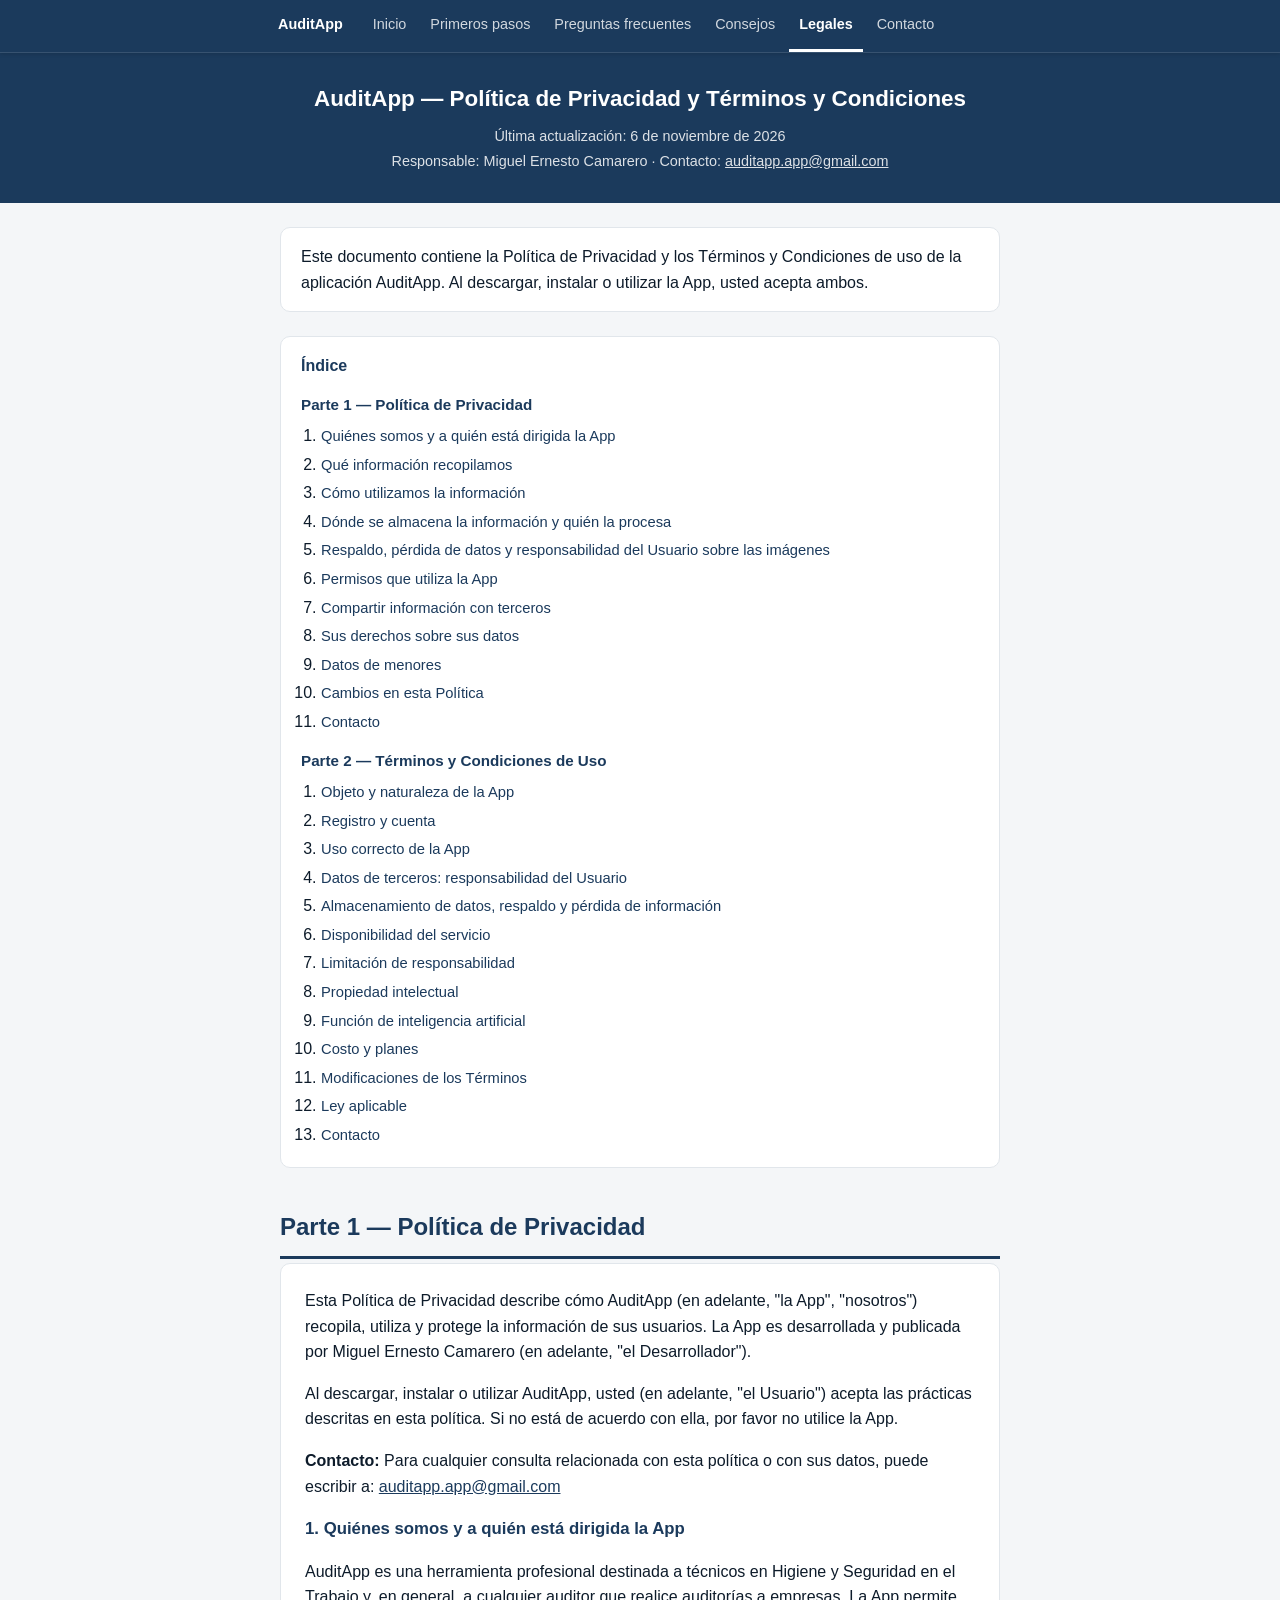
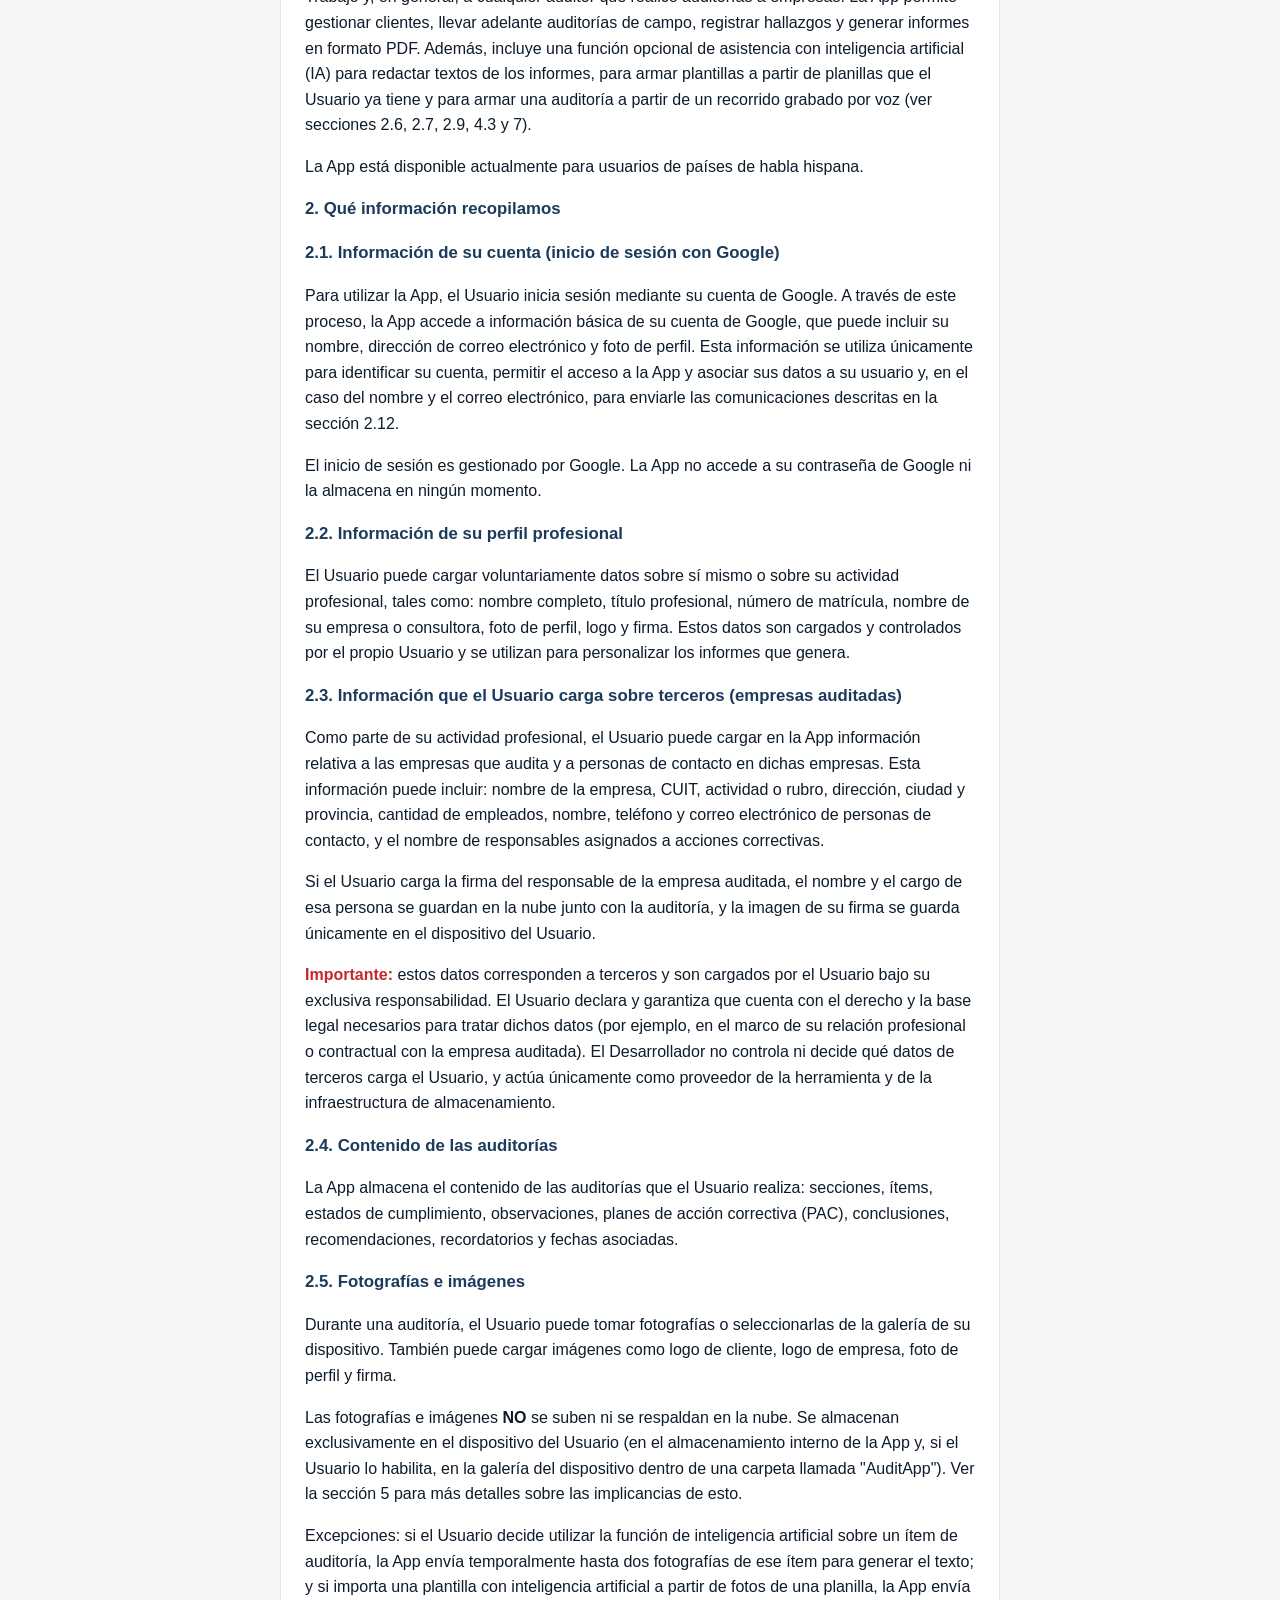
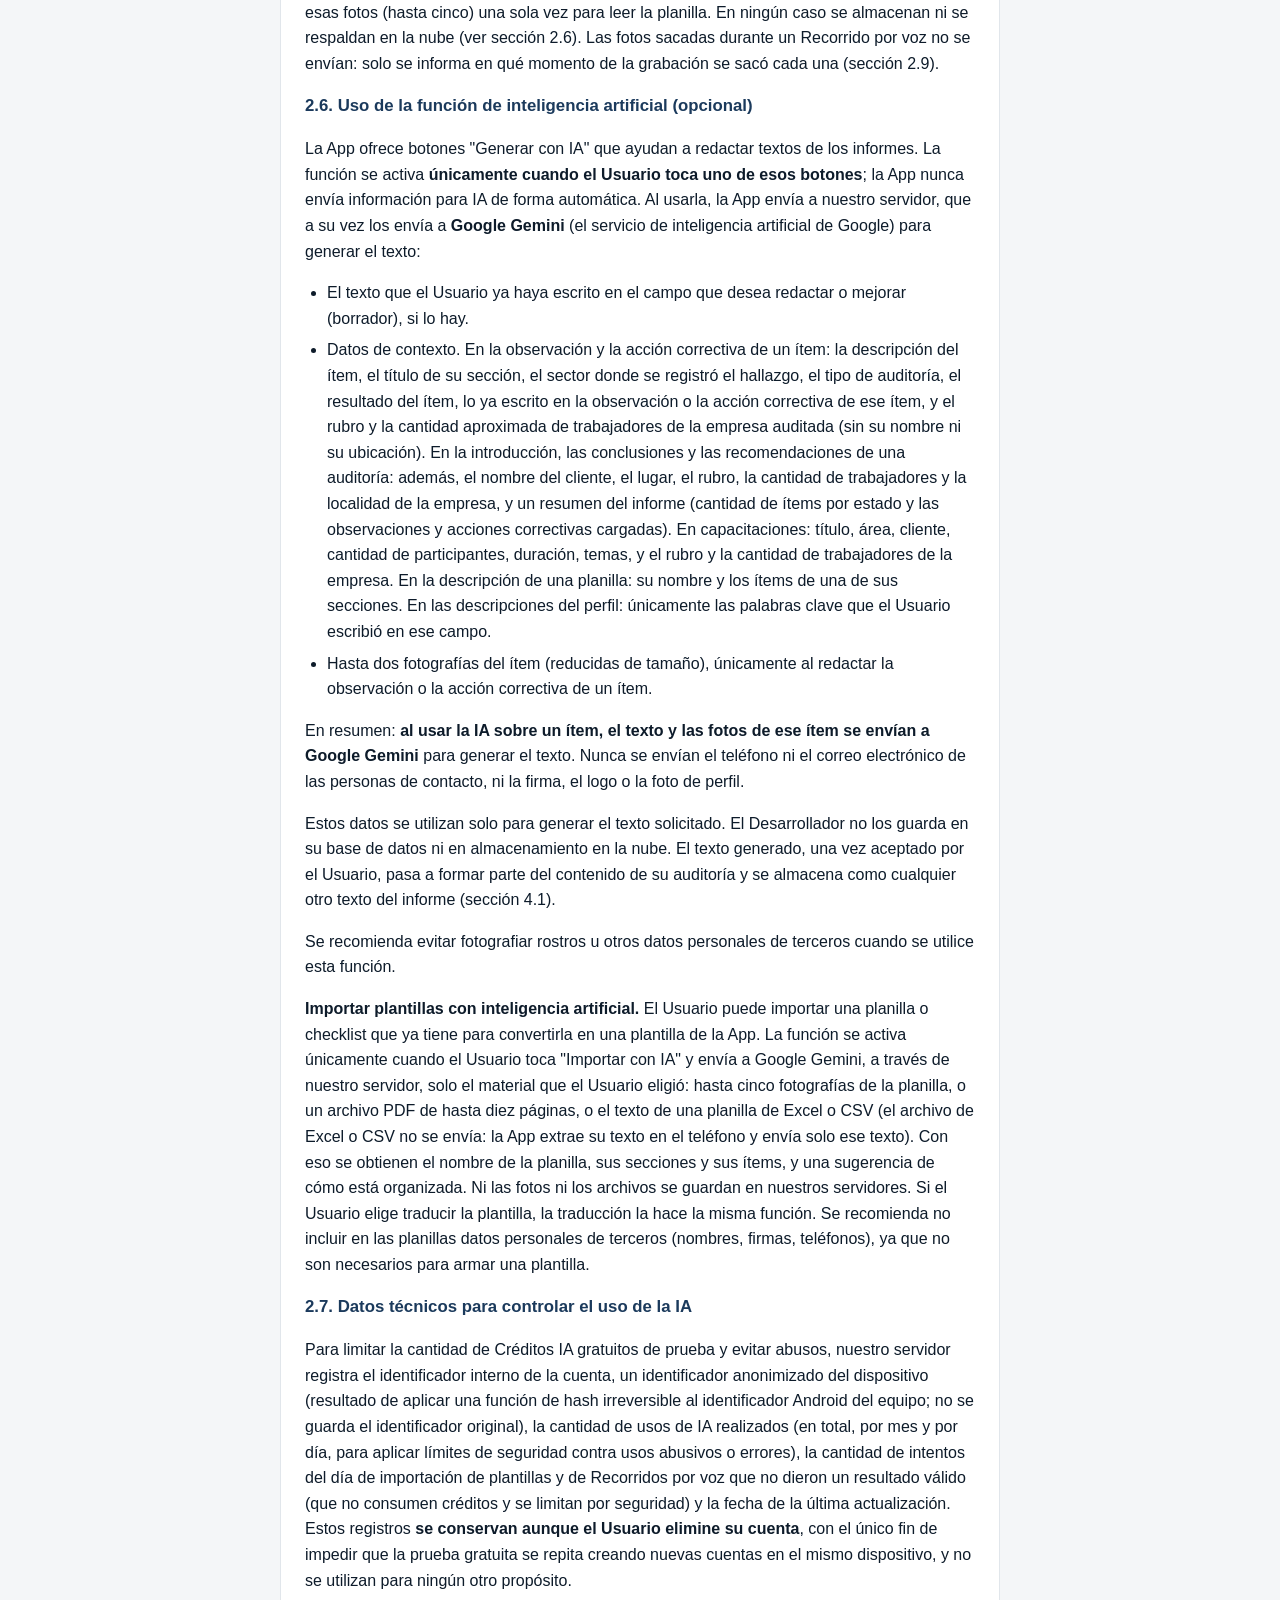
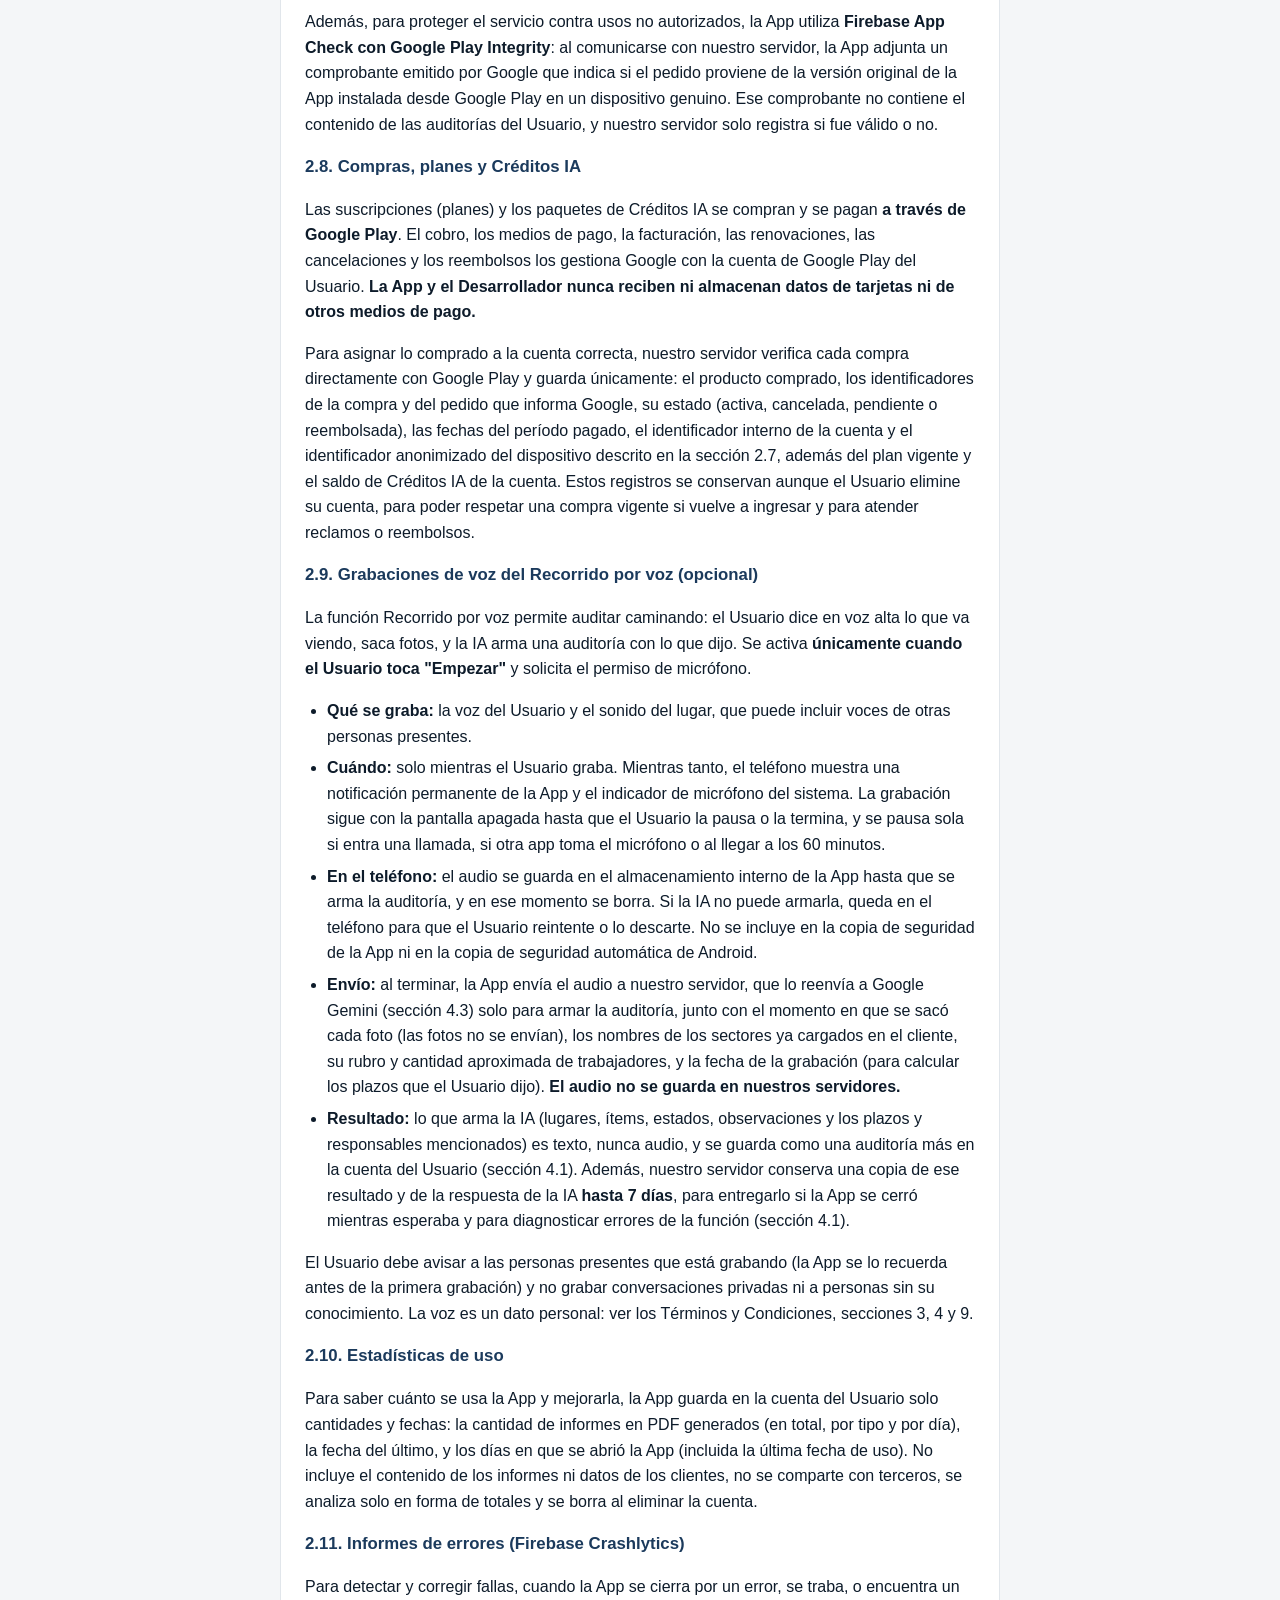
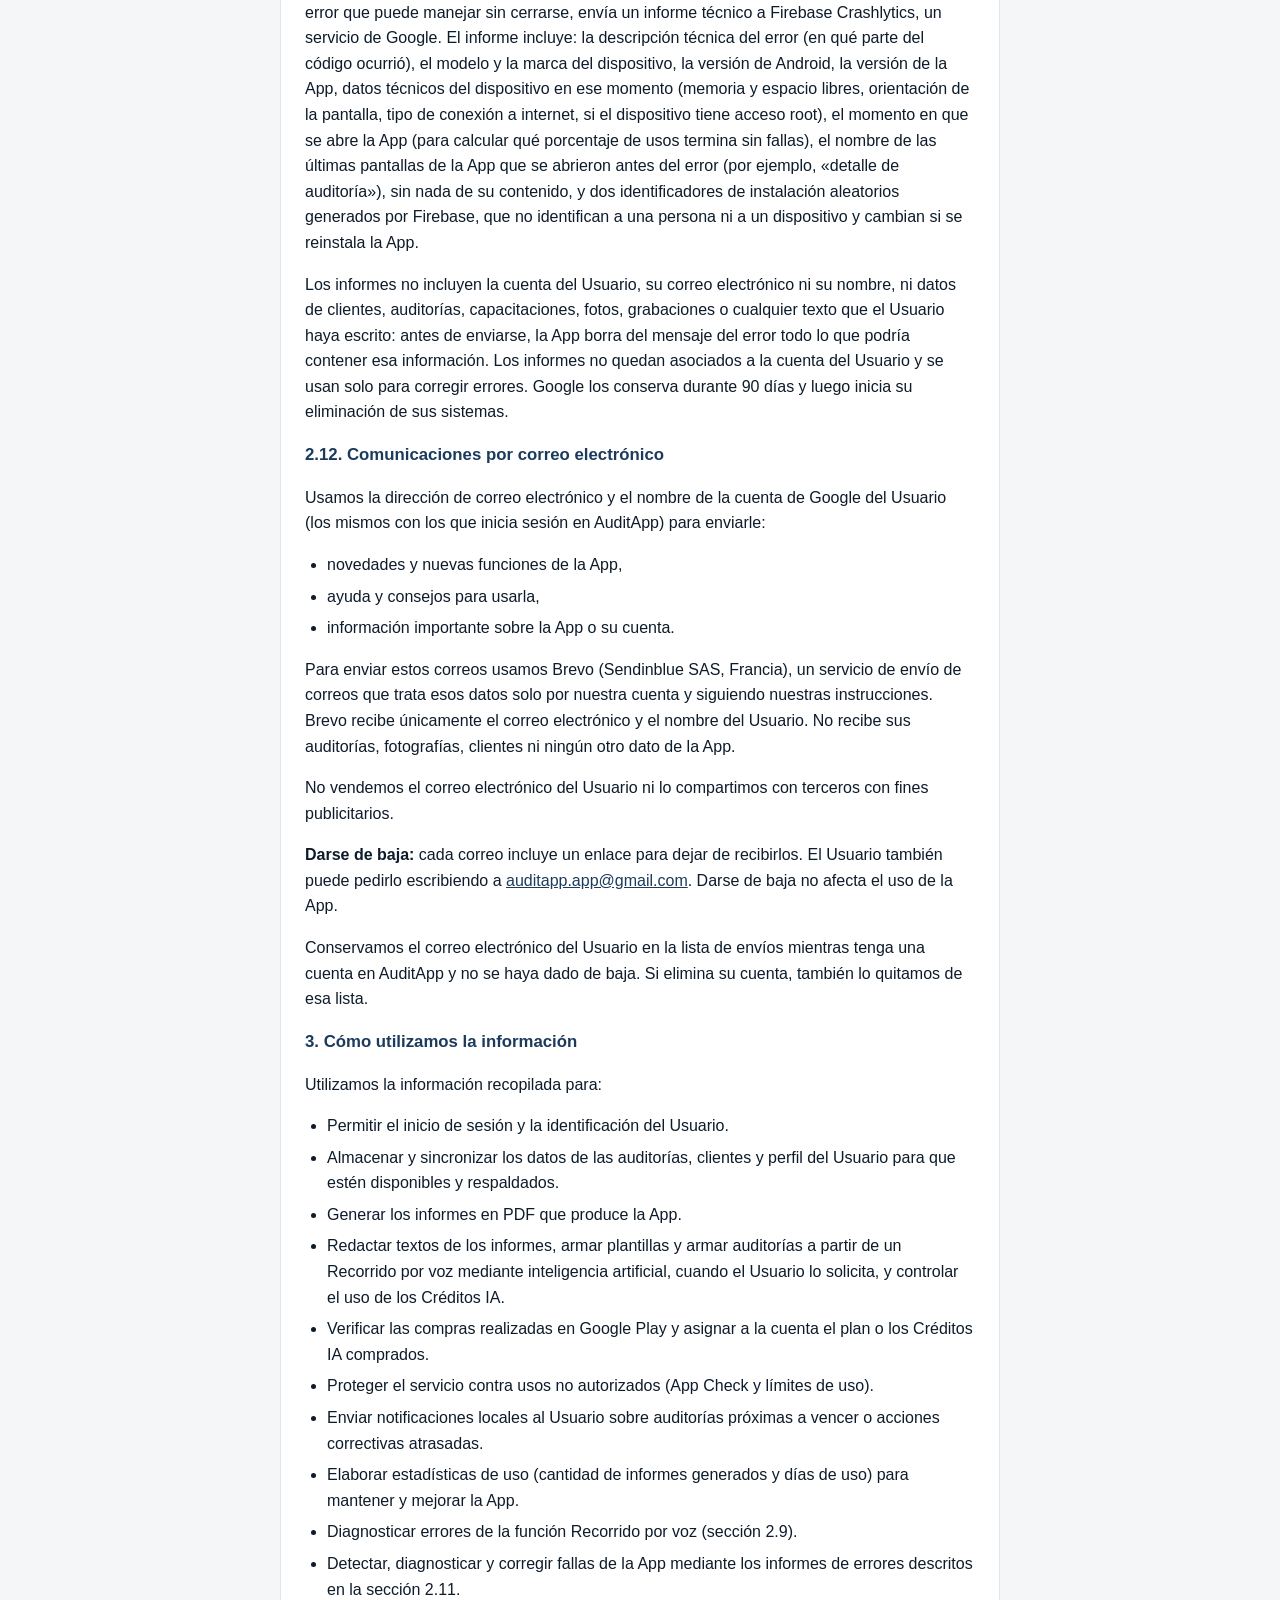
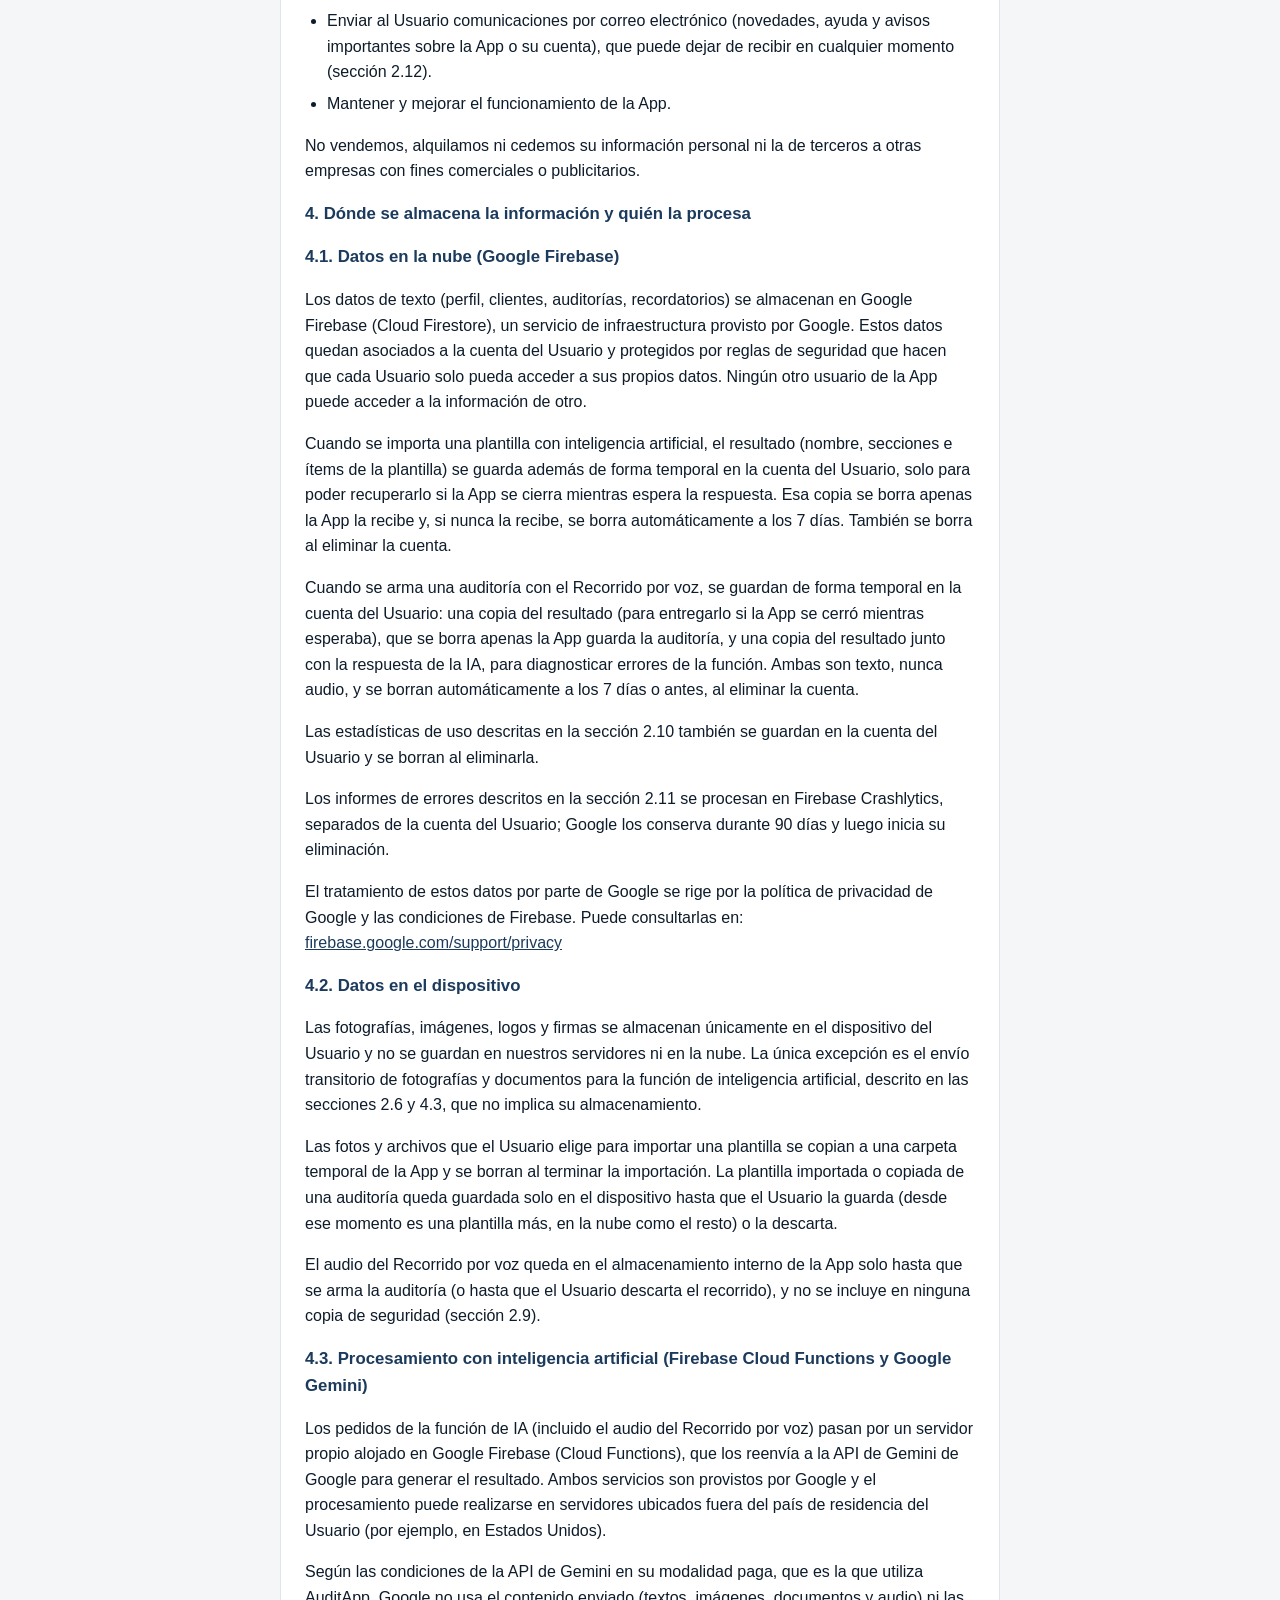
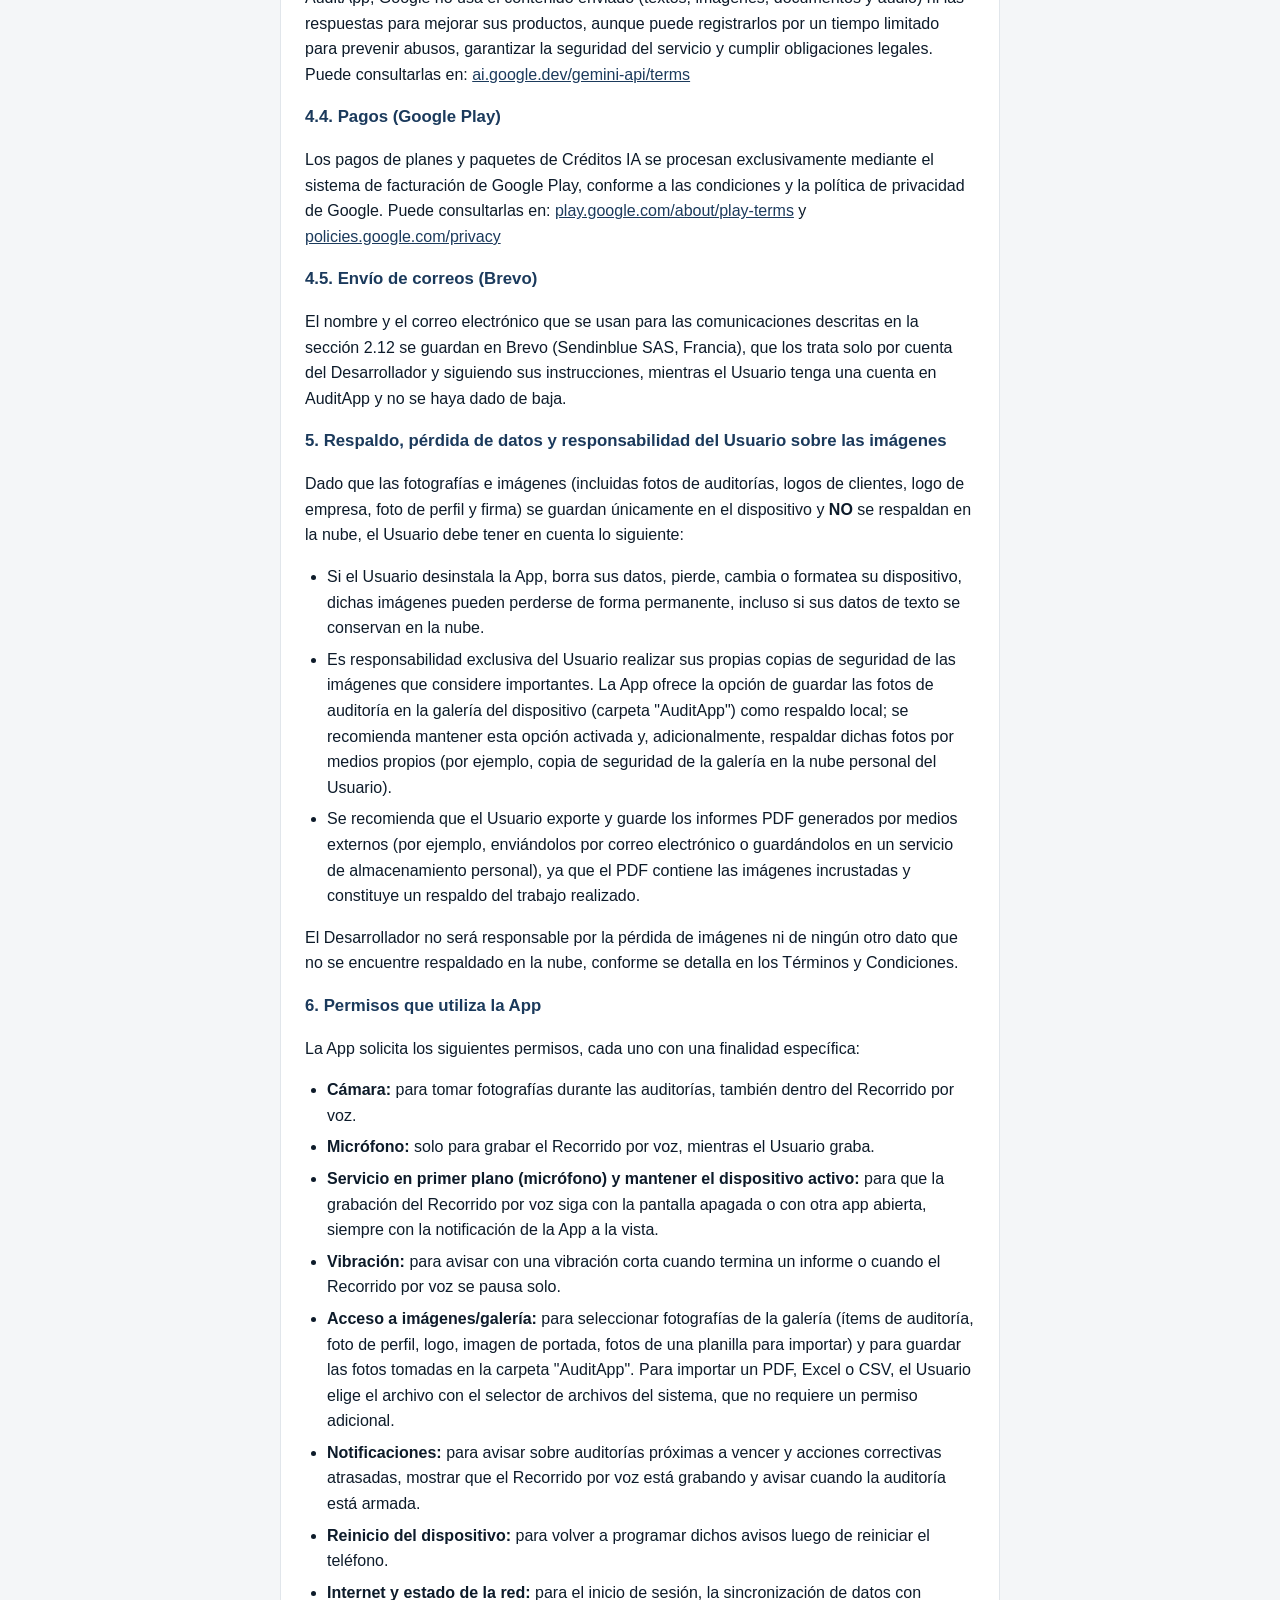
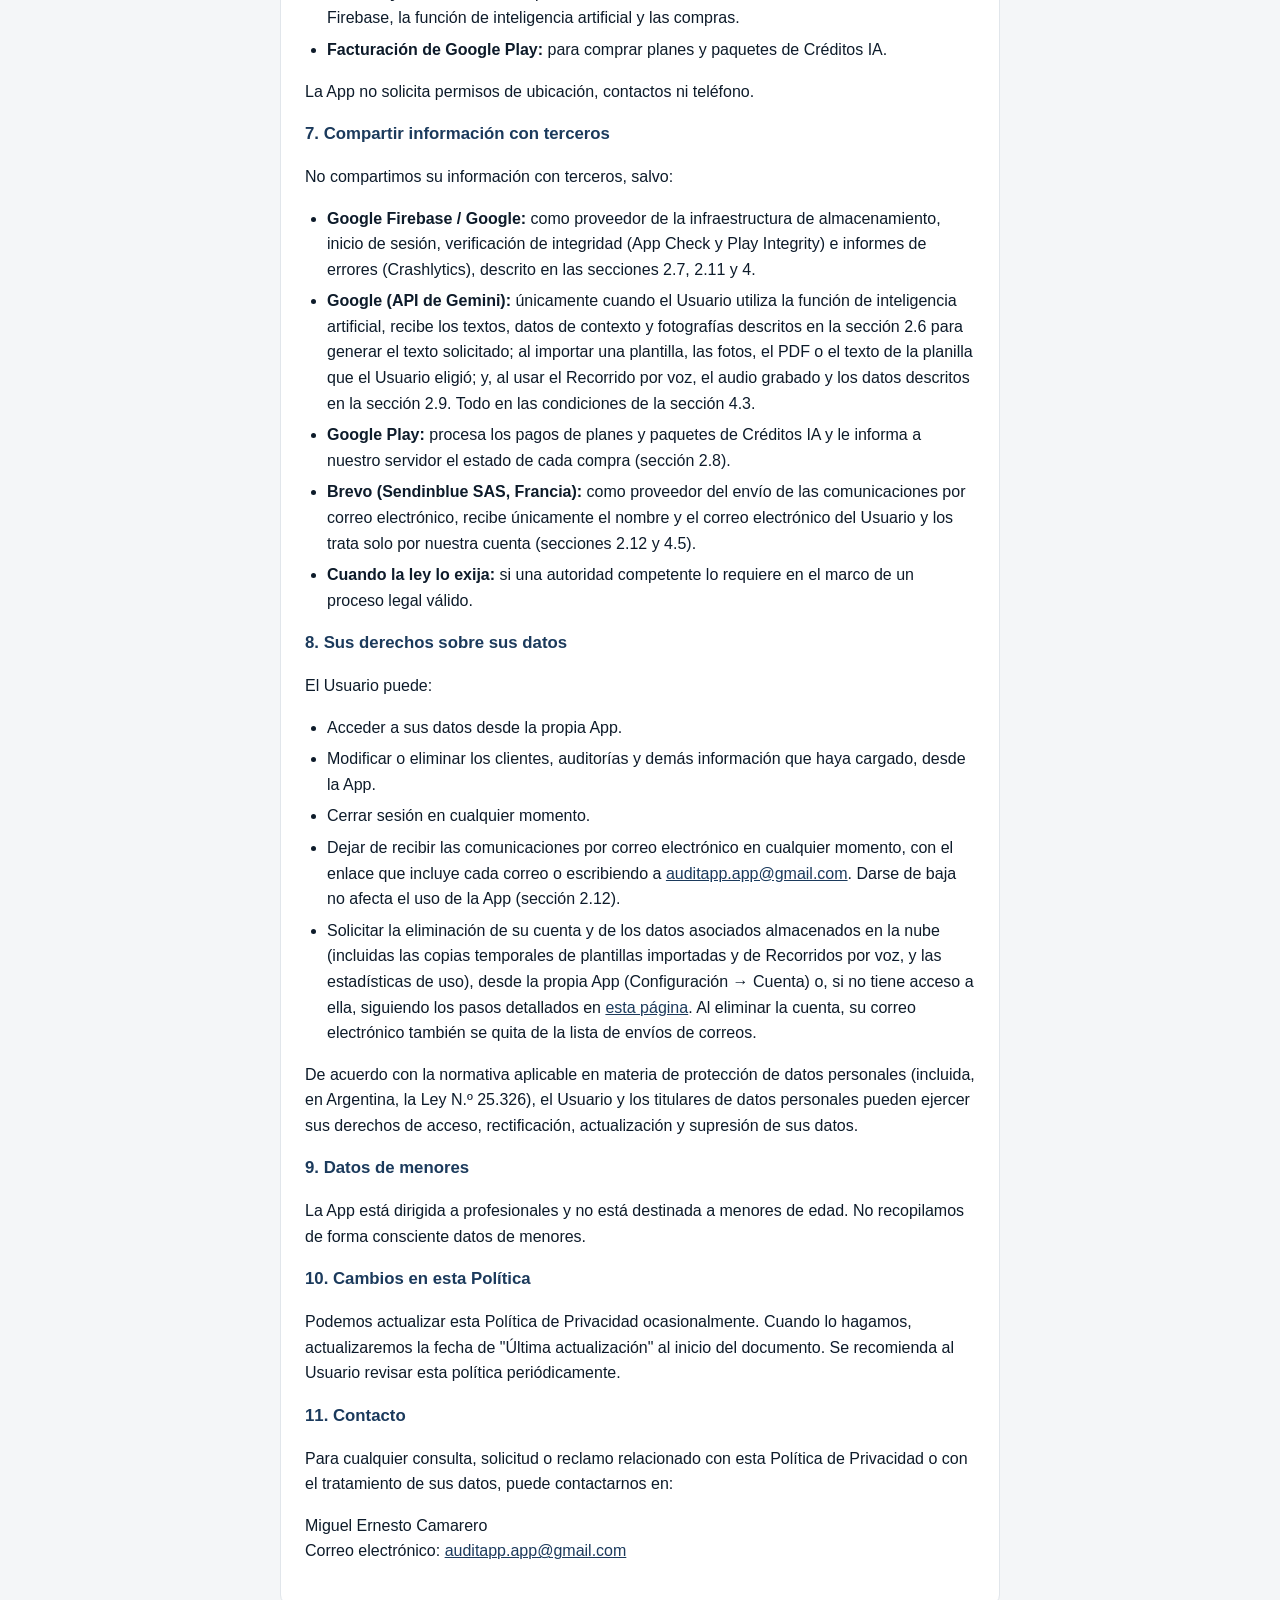
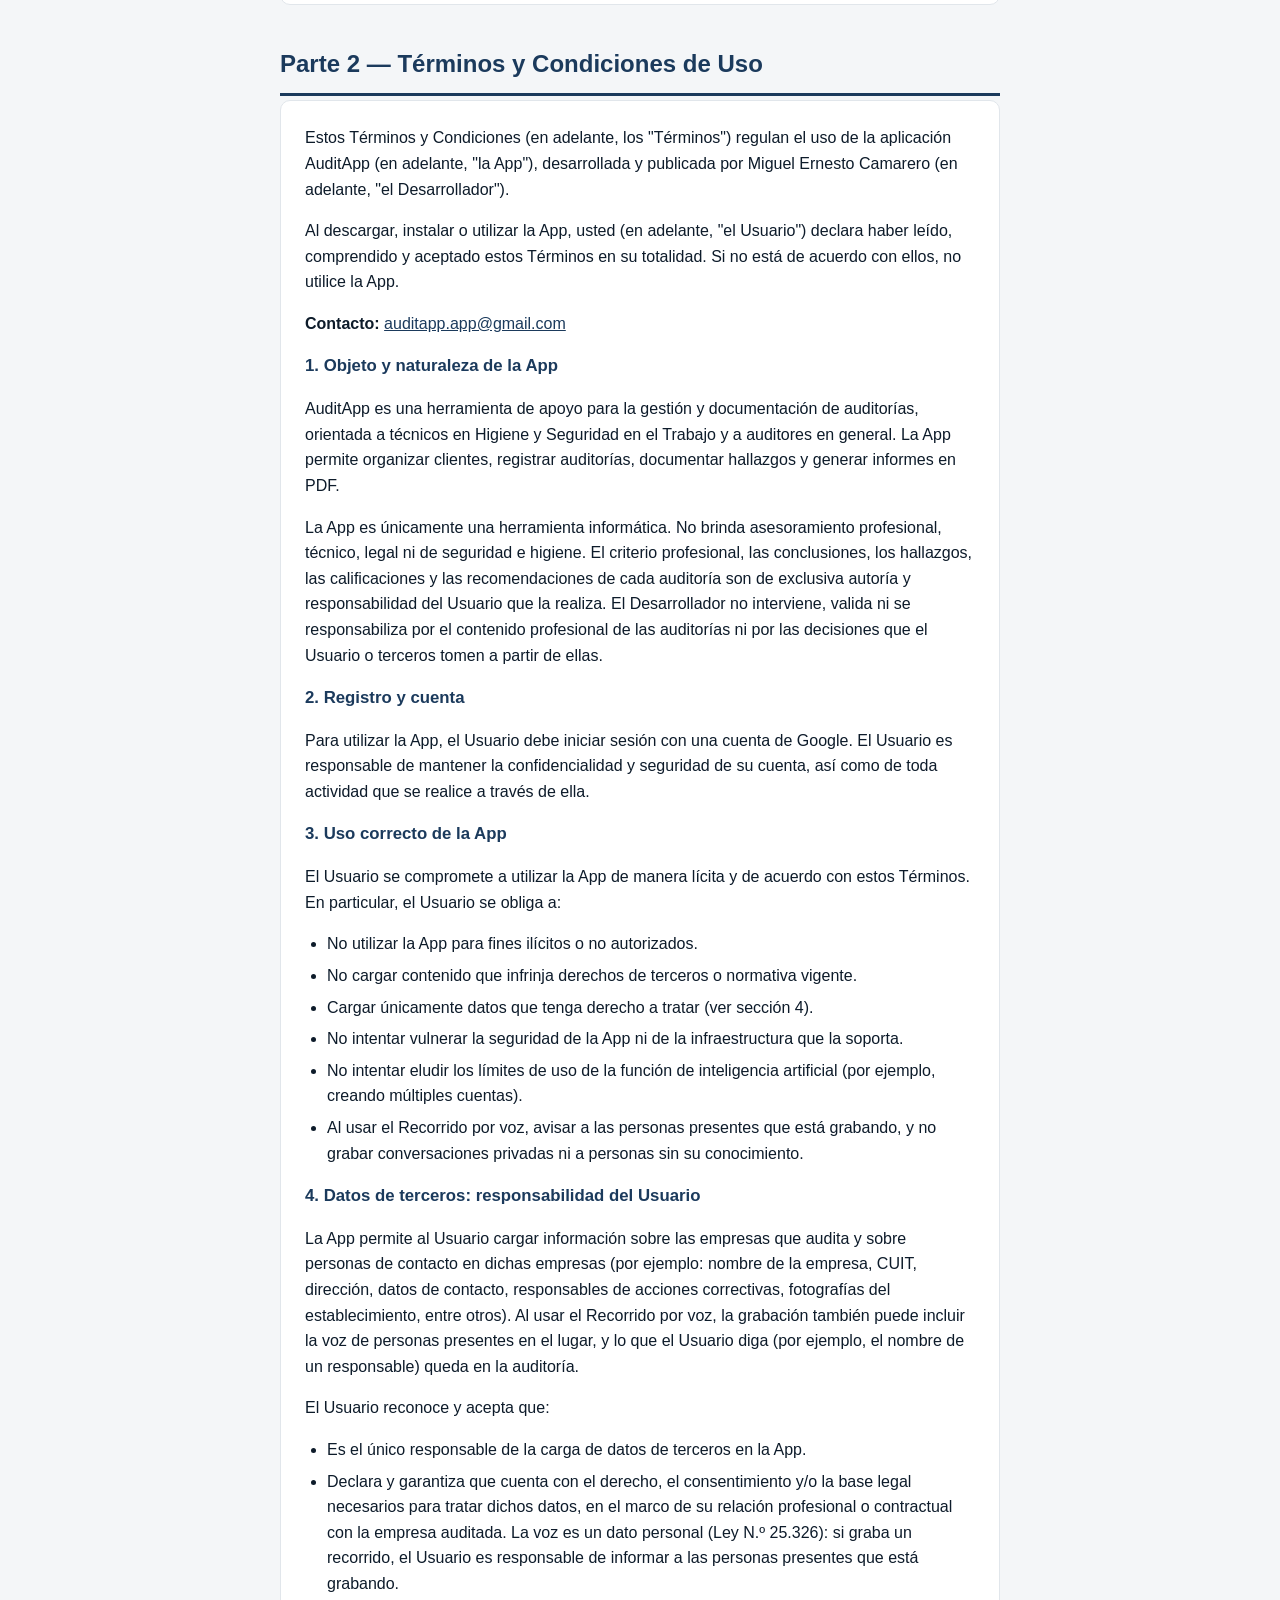
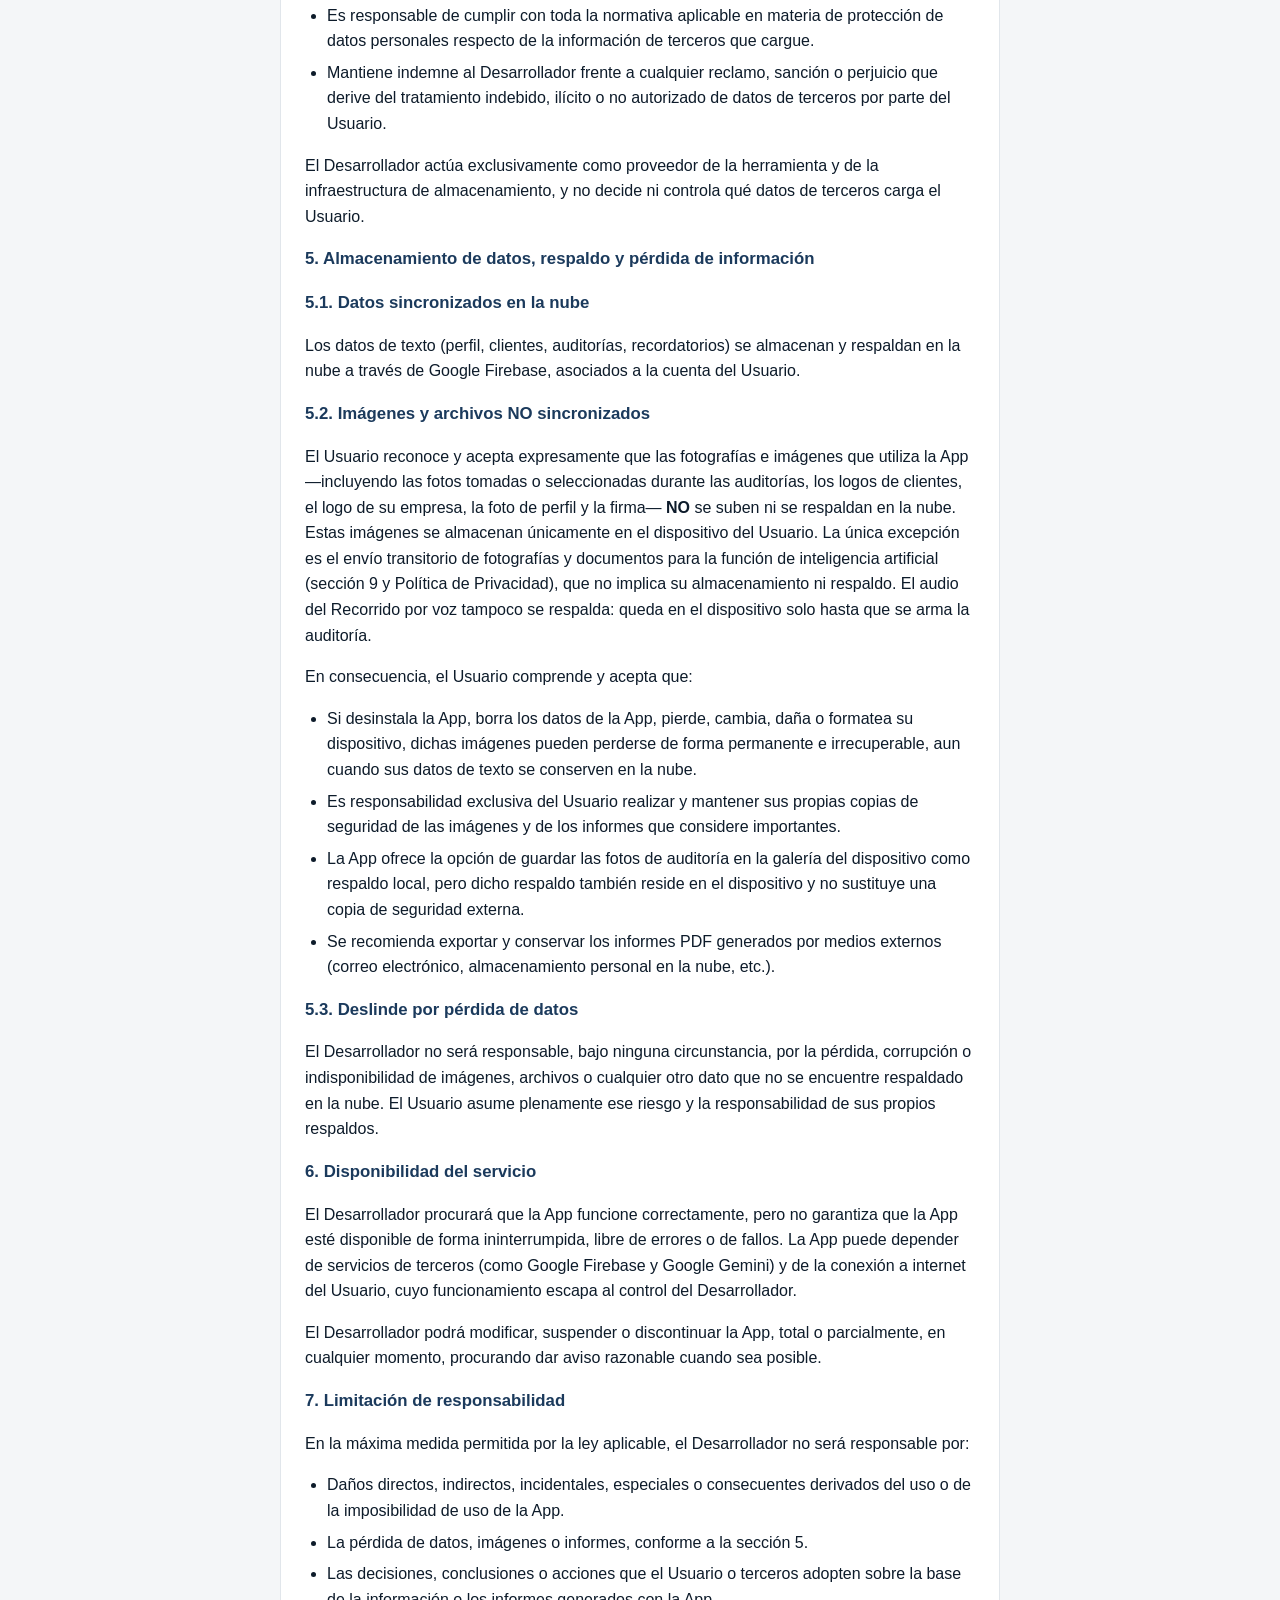
==== index.html @ 2cf31cb5 "Política para la 1.4.3: nombre de pantallas en los informes de errores (2.11) Fecha de actualización" ====
<!doctype html>
<html lang="es">
<head>
<meta charset="utf-8">
<meta name="viewport" content="width=device-width, initial-scale=1">
<title>AuditApp — Política de Privacidad y Términos y Condiciones</title>
<style>
  :root {
    color-scheme: light;
    --azul: #1B3A5C;
    --texto: #0D1B2A;
    --texto-sec: #5A6A7A;
    --fondo: #F4F6F8;
    --borde: #E1E6EB;
  }
  * { box-sizing: border-box; }
  body {
    margin: 0;
    background: var(--fondo);
    color: var(--texto);
    font-family: -apple-system, BlinkMacSystemFont, "Segoe UI", Roboto, Helvetica, Arial, sans-serif;
    line-height: 1.6;
  }
  header {
    background: var(--azul);
    color: #fff;
    padding: 28px 20px;
    text-align: center;
  }
  header h1 {
    margin: 0 0 8px;
    font-size: 1.4rem;
  }
  header p {
    margin: 2px 0;
    opacity: 0.85;
    font-size: 0.9rem;
  }
  main {
    max-width: 760px;
    margin: 0 auto;
    padding: 24px 20px 64px;
  }
  .intro {
    background: #fff;
    border: 1px solid var(--borde);
    border-radius: 10px;
    padding: 16px 20px;
    margin-bottom: 24px;
  }
  nav.toc {
    background: #fff;
    border: 1px solid var(--borde);
    border-radius: 10px;
    padding: 16px 20px;
    margin-bottom: 32px;
  }
  nav.toc p.toc-title {
    margin: 0 0 10px;
    font-weight: 700;
    color: var(--azul);
  }
  nav.toc h4 {
    margin: 14px 0 6px;
    color: var(--azul);
    font-size: 0.95rem;
  }
  nav.toc ol {
    margin: 0;
    padding-left: 20px;
  }
  nav.toc li { margin-bottom: 3px; }
  nav.toc a {
    color: var(--azul);
    text-decoration: none;
    font-size: 0.92rem;
  }
  nav.toc a:hover { text-decoration: underline; }
  .parte-titulo {
    color: var(--azul);
    font-size: 1.5rem;
    margin: 40px 0 4px;
    border-bottom: 3px solid var(--azul);
    padding-bottom: 10px;
  }
  section {
    background: #fff;
    border: 1px solid var(--borde);
    border-radius: 10px;
    padding: 8px 24px 24px;
    margin-bottom: 20px;
  }
  h3 {
    color: var(--azul);
    font-size: 1.05rem;
    margin-bottom: 6px;
  }
  .meta {
    color: var(--texto-sec);
    font-size: 0.9rem;
  }
  ul { padding-left: 22px; }
  li { margin-bottom: 6px; }
  strong.important {
    color: #C62828;
  }
  a { color: var(--azul); }
  footer {
    text-align: center;
    color: var(--texto-sec);
    font-size: 0.85rem;
    padding: 24px 20px 40px;
  }
</style>
</head>
<body>
<!-- Menú del sitio de ayuda (estilos propios para no tocar los de esta página) -->
<style>
  html{scroll-padding-top:60px}
  .sitio-nav{background:#1B3A5C;position:sticky;top:0;z-index:10;box-shadow:0 1px 4px rgba(0,0,0,.15);border-bottom:1px solid rgba(255,255,255,.12)}
  .sitio-nav .barra{max-width:760px;margin:0 auto;display:flex;align-items:center;gap:4px;padding:0 8px;overflow-x:auto;scrollbar-width:none}
  .sitio-nav .barra::-webkit-scrollbar{display:none}
  .sitio-nav a{flex:0 0 auto;color:rgba(255,255,255,.8);text-decoration:none;font-size:.9rem;padding:13px 10px;border-bottom:3px solid transparent;white-space:nowrap}
  .sitio-nav a:hover{color:#fff}
  .sitio-nav a[aria-current="page"]{color:#fff;font-weight:600;border-bottom-color:#fff}
  .sitio-nav a.marca{color:#fff;font-weight:700;margin-right:6px}
</style>
<nav class="sitio-nav" aria-label="Menú principal">
  <div class="barra">
    <a class="marca" href="inicio.html">AuditApp</a>
    <a href="inicio.html">Inicio</a>
    <a href="primeros-pasos.html">Primeros pasos</a>
    <a href="preguntas-frecuentes.html">Preguntas frecuentes</a>
    <a href="consejos.html">Consejos</a>
    <a href="legales.html" aria-current="page">Legales</a>
    <a href="contacto.html">Contacto</a>
  </div>
</nav>

<header>
  <h1>AuditApp — Política de Privacidad y Términos y Condiciones</h1>
  <p>Última actualización: 6 de noviembre de 2026</p>
  <p>Responsable: Miguel Ernesto Camarero · Contacto: <a href="mailto:auditapp.app@gmail.com" style="color:#fff;">auditapp.app@gmail.com</a></p>
</header>

<main>
  <div class="intro">
    <p style="margin:0;">Este documento contiene la Política de Privacidad y los Términos y Condiciones de uso de la aplicación AuditApp. Al descargar, instalar o utilizar la App, usted acepta ambos.</p>
  </div>

  <nav class="toc">
    <p class="toc-title">Índice</p>

    <h4>Parte 1 — Política de Privacidad</h4>
    <ol>
      <li><a href="#priv-1">Quiénes somos y a quién está dirigida la App</a></li>
      <li><a href="#priv-2">Qué información recopilamos</a></li>
      <li><a href="#priv-3">Cómo utilizamos la información</a></li>
      <li><a href="#priv-4">Dónde se almacena la información y quién la procesa</a></li>
      <li><a href="#priv-5">Respaldo, pérdida de datos y responsabilidad del Usuario sobre las imágenes</a></li>
      <li><a href="#priv-6">Permisos que utiliza la App</a></li>
      <li><a href="#priv-7">Compartir información con terceros</a></li>
      <li><a href="#priv-8">Sus derechos sobre sus datos</a></li>
      <li><a href="#priv-9">Datos de menores</a></li>
      <li><a href="#priv-10">Cambios en esta Política</a></li>
      <li><a href="#priv-11">Contacto</a></li>
    </ol>

    <h4>Parte 2 — Términos y Condiciones de Uso</h4>
    <ol>
      <li><a href="#tyc-1">Objeto y naturaleza de la App</a></li>
      <li><a href="#tyc-2">Registro y cuenta</a></li>
      <li><a href="#tyc-3">Uso correcto de la App</a></li>
      <li><a href="#tyc-4">Datos de terceros: responsabilidad del Usuario</a></li>
      <li><a href="#tyc-5">Almacenamiento de datos, respaldo y pérdida de información</a></li>
      <li><a href="#tyc-6">Disponibilidad del servicio</a></li>
      <li><a href="#tyc-7">Limitación de responsabilidad</a></li>
      <li><a href="#tyc-8">Propiedad intelectual</a></li>
      <li><a href="#tyc-9">Función de inteligencia artificial</a></li>
      <li><a href="#tyc-10">Costo y planes</a></li>
      <li><a href="#tyc-11">Modificaciones de los Términos</a></li>
      <li><a href="#tyc-12">Ley aplicable</a></li>
      <li><a href="#tyc-13">Contacto</a></li>
    </ol>
  </nav>

  <h2 class="parte-titulo" id="parte1">Parte 1 — Política de Privacidad</h2>

  <section>
    <p>Esta Política de Privacidad describe cómo AuditApp (en adelante, "la App", "nosotros") recopila, utiliza y protege la información de sus usuarios. La App es desarrollada y publicada por Miguel Ernesto Camarero (en adelante, "el Desarrollador").</p>
    <p>Al descargar, instalar o utilizar AuditApp, usted (en adelante, "el Usuario") acepta las prácticas descritas en esta política. Si no está de acuerdo con ella, por favor no utilice la App.</p>
    <p><strong>Contacto:</strong> Para cualquier consulta relacionada con esta política o con sus datos, puede escribir a: <a href="mailto:auditapp.app@gmail.com">auditapp.app@gmail.com</a></p>

    <h3 id="priv-1">1. Quiénes somos y a quién está dirigida la App</h3>
    <p>AuditApp es una herramienta profesional destinada a técnicos en Higiene y Seguridad en el Trabajo y, en general, a cualquier auditor que realice auditorías a empresas. La App permite gestionar clientes, llevar adelante auditorías de campo, registrar hallazgos y generar informes en formato PDF. Además, incluye una función opcional de asistencia con inteligencia artificial (IA) para redactar textos de los informes, para armar plantillas a partir de planillas que el Usuario ya tiene y para armar una auditoría a partir de un recorrido grabado por voz (ver secciones 2.6, 2.7, 2.9, 4.3 y 7).</p>
    <p>La App está disponible actualmente para usuarios de países de habla hispana.</p>

    <h3 id="priv-2">2. Qué información recopilamos</h3>

    <h3>2.1. Información de su cuenta (inicio de sesión con Google)</h3>
    <p>Para utilizar la App, el Usuario inicia sesión mediante su cuenta de Google. A través de este proceso, la App accede a información básica de su cuenta de Google, que puede incluir su nombre, dirección de correo electrónico y foto de perfil. Esta información se utiliza únicamente para identificar su cuenta, permitir el acceso a la App y asociar sus datos a su usuario y, en el caso del nombre y el correo electrónico, para enviarle las comunicaciones descritas en la sección 2.12.</p>
    <p>El inicio de sesión es gestionado por Google. La App no accede a su contraseña de Google ni la almacena en ningún momento.</p>

    <h3>2.2. Información de su perfil profesional</h3>
    <p>El Usuario puede cargar voluntariamente datos sobre sí mismo o sobre su actividad profesional, tales como: nombre completo, título profesional, número de matrícula, nombre de su empresa o consultora, foto de perfil, logo y firma. Estos datos son cargados y controlados por el propio Usuario y se utilizan para personalizar los informes que genera.</p>

    <h3>2.3. Información que el Usuario carga sobre terceros (empresas auditadas)</h3>
    <p>Como parte de su actividad profesional, el Usuario puede cargar en la App información relativa a las empresas que audita y a personas de contacto en dichas empresas. Esta información puede incluir: nombre de la empresa, CUIT, actividad o rubro, dirección, ciudad y provincia, cantidad de empleados, nombre, teléfono y correo electrónico de personas de contacto, y el nombre de responsables asignados a acciones correctivas.</p>
    <p>Si el Usuario carga la firma del responsable de la empresa auditada, el nombre y el cargo de esa persona se guardan en la nube junto con la auditoría, y la imagen de su firma se guarda únicamente en el dispositivo del Usuario.</p>
    <p><strong class="important">Importante:</strong> estos datos corresponden a terceros y son cargados por el Usuario bajo su exclusiva responsabilidad. El Usuario declara y garantiza que cuenta con el derecho y la base legal necesarios para tratar dichos datos (por ejemplo, en el marco de su relación profesional o contractual con la empresa auditada). El Desarrollador no controla ni decide qué datos de terceros carga el Usuario, y actúa únicamente como proveedor de la herramienta y de la infraestructura de almacenamiento.</p>

    <h3>2.4. Contenido de las auditorías</h3>
    <p>La App almacena el contenido de las auditorías que el Usuario realiza: secciones, ítems, estados de cumplimiento, observaciones, planes de acción correctiva (PAC), conclusiones, recomendaciones, recordatorios y fechas asociadas.</p>

    <h3>2.5. Fotografías e imágenes</h3>
    <p>Durante una auditoría, el Usuario puede tomar fotografías o seleccionarlas de la galería de su dispositivo. También puede cargar imágenes como logo de cliente, logo de empresa, foto de perfil y firma.</p>
    <p>Las fotografías e imágenes <strong>NO</strong> se suben ni se respaldan en la nube. Se almacenan exclusivamente en el dispositivo del Usuario (en el almacenamiento interno de la App y, si el Usuario lo habilita, en la galería del dispositivo dentro de una carpeta llamada "AuditApp"). Ver la sección 5 para más detalles sobre las implicancias de esto.</p>
    <p>Excepciones: si el Usuario decide utilizar la función de inteligencia artificial sobre un ítem de auditoría, la App envía temporalmente hasta dos fotografías de ese ítem para generar el texto; y si importa una plantilla con inteligencia artificial a partir de fotos de una planilla, la App envía esas fotos (hasta cinco) una sola vez para leer la planilla. En ningún caso se almacenan ni se respaldan en la nube (ver sección 2.6). Las fotos sacadas durante un Recorrido por voz no se envían: solo se informa en qué momento de la grabación se sacó cada una (sección 2.9).</p>

    <h3>2.6. Uso de la función de inteligencia artificial (opcional)</h3>
    <p>La App ofrece botones "Generar con IA" que ayudan a redactar textos de los informes. La función se activa <strong>únicamente cuando el Usuario toca uno de esos botones</strong>; la App nunca envía información para IA de forma automática. Al usarla, la App envía a nuestro servidor, que a su vez los envía a <strong>Google Gemini</strong> (el servicio de inteligencia artificial de Google) para generar el texto:</p>
    <ul>
      <li>El texto que el Usuario ya haya escrito en el campo que desea redactar o mejorar (borrador), si lo hay.</li>
      <li>Datos de contexto. En la observación y la acción correctiva de un ítem: la descripción del ítem, el título de su sección, el sector donde se registró el hallazgo, el tipo de auditoría, el resultado del ítem, lo ya escrito en la observación o la acción correctiva de ese ítem, y el rubro y la cantidad aproximada de trabajadores de la empresa auditada (sin su nombre ni su ubicación). En la introducción, las conclusiones y las recomendaciones de una auditoría: además, el nombre del cliente, el lugar, el rubro, la cantidad de trabajadores y la localidad de la empresa, y un resumen del informe (cantidad de ítems por estado y las observaciones y acciones correctivas cargadas). En capacitaciones: título, área, cliente, cantidad de participantes, duración, temas, y el rubro y la cantidad de trabajadores de la empresa. En la descripción de una planilla: su nombre y los ítems de una de sus secciones. En las descripciones del perfil: únicamente las palabras clave que el Usuario escribió en ese campo.</li>
      <li>Hasta dos fotografías del ítem (reducidas de tamaño), únicamente al redactar la observación o la acción correctiva de un ítem.</li>
    </ul>
    <p>En resumen: <strong>al usar la IA sobre un ítem, el texto y las fotos de ese ítem se envían a Google Gemini</strong> para generar el texto. Nunca se envían el teléfono ni el correo electrónico de las personas de contacto, ni la firma, el logo o la foto de perfil.</p>
    <p>Estos datos se utilizan solo para generar el texto solicitado. El Desarrollador no los guarda en su base de datos ni en almacenamiento en la nube. El texto generado, una vez aceptado por el Usuario, pasa a formar parte del contenido de su auditoría y se almacena como cualquier otro texto del informe (sección 4.1).</p>
    <p>Se recomienda evitar fotografiar rostros u otros datos personales de terceros cuando se utilice esta función.</p>
    <p><strong>Importar plantillas con inteligencia artificial.</strong> El Usuario puede importar una planilla o checklist que ya tiene para convertirla en una plantilla de la App. La función se activa únicamente cuando el Usuario toca "Importar con IA" y envía a Google Gemini, a través de nuestro servidor, solo el material que el Usuario eligió: hasta cinco fotografías de la planilla, o un archivo PDF de hasta diez páginas, o el texto de una planilla de Excel o CSV (el archivo de Excel o CSV no se envía: la App extrae su texto en el teléfono y envía solo ese texto). Con eso se obtienen el nombre de la planilla, sus secciones y sus ítems, y una sugerencia de cómo está organizada. Ni las fotos ni los archivos se guardan en nuestros servidores. Si el Usuario elige traducir la plantilla, la traducción la hace la misma función. Se recomienda no incluir en las planillas datos personales de terceros (nombres, firmas, teléfonos), ya que no son necesarios para armar una plantilla.</p>

    <h3>2.7. Datos técnicos para controlar el uso de la IA</h3>
    <p>Para limitar la cantidad de Créditos IA gratuitos de prueba y evitar abusos, nuestro servidor registra el identificador interno de la cuenta, un identificador anonimizado del dispositivo (resultado de aplicar una función de hash irreversible al identificador Android del equipo; no se guarda el identificador original), la cantidad de usos de IA realizados (en total, por mes y por día, para aplicar límites de seguridad contra usos abusivos o errores), la cantidad de intentos del día de importación de plantillas y de Recorridos por voz que no dieron un resultado válido (que no consumen créditos y se limitan por seguridad) y la fecha de la última actualización. Estos registros <strong>se conservan aunque el Usuario elimine su cuenta</strong>, con el único fin de impedir que la prueba gratuita se repita creando nuevas cuentas en el mismo dispositivo, y no se utilizan para ningún otro propósito.</p>
    <p>Además, para proteger el servicio contra usos no autorizados, la App utiliza <strong>Firebase App Check con Google Play Integrity</strong>: al comunicarse con nuestro servidor, la App adjunta un comprobante emitido por Google que indica si el pedido proviene de la versión original de la App instalada desde Google Play en un dispositivo genuino. Ese comprobante no contiene el contenido de las auditorías del Usuario, y nuestro servidor solo registra si fue válido o no.</p>

    <h3>2.8. Compras, planes y Créditos IA</h3>
    <p>Las suscripciones (planes) y los paquetes de Créditos IA se compran y se pagan <strong>a través de Google Play</strong>. El cobro, los medios de pago, la facturación, las renovaciones, las cancelaciones y los reembolsos los gestiona Google con la cuenta de Google Play del Usuario. <strong>La App y el Desarrollador nunca reciben ni almacenan datos de tarjetas ni de otros medios de pago.</strong></p>
    <p>Para asignar lo comprado a la cuenta correcta, nuestro servidor verifica cada compra directamente con Google Play y guarda únicamente: el producto comprado, los identificadores de la compra y del pedido que informa Google, su estado (activa, cancelada, pendiente o reembolsada), las fechas del período pagado, el identificador interno de la cuenta y el identificador anonimizado del dispositivo descrito en la sección 2.7, además del plan vigente y el saldo de Créditos IA de la cuenta. Estos registros se conservan aunque el Usuario elimine su cuenta, para poder respetar una compra vigente si vuelve a ingresar y para atender reclamos o reembolsos.</p>

    <h3>2.9. Grabaciones de voz del Recorrido por voz (opcional)</h3>
    <p>La función Recorrido por voz permite auditar caminando: el Usuario dice en voz alta lo que va viendo, saca fotos, y la IA arma una auditoría con lo que dijo. Se activa <strong>únicamente cuando el Usuario toca "Empezar"</strong> y solicita el permiso de micrófono.</p>
    <ul>
      <li><strong>Qué se graba:</strong> la voz del Usuario y el sonido del lugar, que puede incluir voces de otras personas presentes.</li>
      <li><strong>Cuándo:</strong> solo mientras el Usuario graba. Mientras tanto, el teléfono muestra una notificación permanente de la App y el indicador de micrófono del sistema. La grabación sigue con la pantalla apagada hasta que el Usuario la pausa o la termina, y se pausa sola si entra una llamada, si otra app toma el micrófono o al llegar a los 60 minutos.</li>
      <li><strong>En el teléfono:</strong> el audio se guarda en el almacenamiento interno de la App hasta que se arma la auditoría, y en ese momento se borra. Si la IA no puede armarla, queda en el teléfono para que el Usuario reintente o lo descarte. No se incluye en la copia de seguridad de la App ni en la copia de seguridad automática de Android.</li>
      <li><strong>Envío:</strong> al terminar, la App envía el audio a nuestro servidor, que lo reenvía a Google Gemini (sección 4.3) solo para armar la auditoría, junto con el momento en que se sacó cada foto (las fotos no se envían), los nombres de los sectores ya cargados en el cliente, su rubro y cantidad aproximada de trabajadores, y la fecha de la grabación (para calcular los plazos que el Usuario dijo). <strong>El audio no se guarda en nuestros servidores.</strong></li>
      <li><strong>Resultado:</strong> lo que arma la IA (lugares, ítems, estados, observaciones y los plazos y responsables mencionados) es texto, nunca audio, y se guarda como una auditoría más en la cuenta del Usuario (sección 4.1). Además, nuestro servidor conserva una copia de ese resultado y de la respuesta de la IA <strong>hasta 7 días</strong>, para entregarlo si la App se cerró mientras esperaba y para diagnosticar errores de la función (sección 4.1).</li>
    </ul>
    <p>El Usuario debe avisar a las personas presentes que está grabando (la App se lo recuerda antes de la primera grabación) y no grabar conversaciones privadas ni a personas sin su conocimiento. La voz es un dato personal: ver los Términos y Condiciones, secciones 3, 4 y 9.</p>

    <h3>2.10. Estadísticas de uso</h3>
    <p>Para saber cuánto se usa la App y mejorarla, la App guarda en la cuenta del Usuario solo cantidades y fechas: la cantidad de informes en PDF generados (en total, por tipo y por día), la fecha del último, y los días en que se abrió la App (incluida la última fecha de uso). No incluye el contenido de los informes ni datos de los clientes, no se comparte con terceros, se analiza solo en forma de totales y se borra al eliminar la cuenta.</p>

    <h3>2.11. Informes de errores (Firebase Crashlytics)</h3>
    <p>Para detectar y corregir fallas, cuando la App se cierra por un error, se traba, o encuentra un error que puede manejar sin cerrarse, envía un informe técnico a Firebase Crashlytics, un servicio de Google. El informe incluye: la descripción técnica del error (en qué parte del código ocurrió), el modelo y la marca del dispositivo, la versión de Android, la versión de la App, datos técnicos del dispositivo en ese momento (memoria y espacio libres, orientación de la pantalla, tipo de conexión a internet, si el dispositivo tiene acceso root), el momento en que se abre la App (para calcular qué porcentaje de usos termina sin fallas), el nombre de las últimas pantallas de la App que se abrieron antes del error (por ejemplo, «detalle de auditoría»), sin nada de su contenido, y dos identificadores de instalación aleatorios generados por Firebase, que no identifican a una persona ni a un dispositivo y cambian si se reinstala la App.</p>
    <p>Los informes no incluyen la cuenta del Usuario, su correo electrónico ni su nombre, ni datos de clientes, auditorías, capacitaciones, fotos, grabaciones o cualquier texto que el Usuario haya escrito: antes de enviarse, la App borra del mensaje del error todo lo que podría contener esa información. Los informes no quedan asociados a la cuenta del Usuario y se usan solo para corregir errores. Google los conserva durante 90 días y luego inicia su eliminación de sus sistemas.</p>

    <h3>2.12. Comunicaciones por correo electrónico</h3>
    <p>Usamos la dirección de correo electrónico y el nombre de la cuenta de Google del Usuario (los mismos con los que inicia sesión en AuditApp) para enviarle:</p>
    <ul>
      <li>novedades y nuevas funciones de la App,</li>
      <li>ayuda y consejos para usarla,</li>
      <li>información importante sobre la App o su cuenta.</li>
    </ul>
    <p>Para enviar estos correos usamos Brevo (Sendinblue SAS, Francia), un servicio de envío de correos que trata esos datos solo por nuestra cuenta y siguiendo nuestras instrucciones. Brevo recibe únicamente el correo electrónico y el nombre del Usuario. No recibe sus auditorías, fotografías, clientes ni ningún otro dato de la App.</p>
    <p>No vendemos el correo electrónico del Usuario ni lo compartimos con terceros con fines publicitarios.</p>
    <p><strong>Darse de baja:</strong> cada correo incluye un enlace para dejar de recibirlos. El Usuario también puede pedirlo escribiendo a <a href="mailto:auditapp.app@gmail.com">auditapp.app@gmail.com</a>. Darse de baja no afecta el uso de la App.</p>
    <p>Conservamos el correo electrónico del Usuario en la lista de envíos mientras tenga una cuenta en AuditApp y no se haya dado de baja. Si elimina su cuenta, también lo quitamos de esa lista.</p>

    <h3 id="priv-3">3. Cómo utilizamos la información</h3>
    <p>Utilizamos la información recopilada para:</p>
    <ul>
      <li>Permitir el inicio de sesión y la identificación del Usuario.</li>
      <li>Almacenar y sincronizar los datos de las auditorías, clientes y perfil del Usuario para que estén disponibles y respaldados.</li>
      <li>Generar los informes en PDF que produce la App.</li>
      <li>Redactar textos de los informes, armar plantillas y armar auditorías a partir de un Recorrido por voz mediante inteligencia artificial, cuando el Usuario lo solicita, y controlar el uso de los Créditos IA.</li>
      <li>Verificar las compras realizadas en Google Play y asignar a la cuenta el plan o los Créditos IA comprados.</li>
      <li>Proteger el servicio contra usos no autorizados (App Check y límites de uso).</li>
      <li>Enviar notificaciones locales al Usuario sobre auditorías próximas a vencer o acciones correctivas atrasadas.</li>
      <li>Elaborar estadísticas de uso (cantidad de informes generados y días de uso) para mantener y mejorar la App.</li>
      <li>Diagnosticar errores de la función Recorrido por voz (sección 2.9).</li>
      <li>Detectar, diagnosticar y corregir fallas de la App mediante los informes de errores descritos en la sección 2.11.</li>
      <li>Enviar al Usuario comunicaciones por correo electrónico (novedades, ayuda y avisos importantes sobre la App o su cuenta), que puede dejar de recibir en cualquier momento (sección 2.12).</li>
      <li>Mantener y mejorar el funcionamiento de la App.</li>
    </ul>
    <p>No vendemos, alquilamos ni cedemos su información personal ni la de terceros a otras empresas con fines comerciales o publicitarios.</p>

    <h3 id="priv-4">4. Dónde se almacena la información y quién la procesa</h3>

    <h3>4.1. Datos en la nube (Google Firebase)</h3>
    <p>Los datos de texto (perfil, clientes, auditorías, recordatorios) se almacenan en Google Firebase (Cloud Firestore), un servicio de infraestructura provisto por Google. Estos datos quedan asociados a la cuenta del Usuario y protegidos por reglas de seguridad que hacen que cada Usuario solo pueda acceder a sus propios datos. Ningún otro usuario de la App puede acceder a la información de otro.</p>
    <p>Cuando se importa una plantilla con inteligencia artificial, el resultado (nombre, secciones e ítems de la plantilla) se guarda además de forma temporal en la cuenta del Usuario, solo para poder recuperarlo si la App se cierra mientras espera la respuesta. Esa copia se borra apenas la App la recibe y, si nunca la recibe, se borra automáticamente a los 7 días. También se borra al eliminar la cuenta.</p>
    <p>Cuando se arma una auditoría con el Recorrido por voz, se guardan de forma temporal en la cuenta del Usuario: una copia del resultado (para entregarlo si la App se cerró mientras esperaba), que se borra apenas la App guarda la auditoría, y una copia del resultado junto con la respuesta de la IA, para diagnosticar errores de la función. Ambas son texto, nunca audio, y se borran automáticamente a los 7 días o antes, al eliminar la cuenta.</p>
    <p>Las estadísticas de uso descritas en la sección 2.10 también se guardan en la cuenta del Usuario y se borran al eliminarla.</p>
    <p>Los informes de errores descritos en la sección 2.11 se procesan en Firebase Crashlytics, separados de la cuenta del Usuario; Google los conserva durante 90 días y luego inicia su eliminación.</p>
    <p>El tratamiento de estos datos por parte de Google se rige por la política de privacidad de Google y las condiciones de Firebase. Puede consultarlas en: <a href="https://firebase.google.com/support/privacy" target="_blank" rel="noopener">firebase.google.com/support/privacy</a></p>

    <h3>4.2. Datos en el dispositivo</h3>
    <p>Las fotografías, imágenes, logos y firmas se almacenan únicamente en el dispositivo del Usuario y no se guardan en nuestros servidores ni en la nube. La única excepción es el envío transitorio de fotografías y documentos para la función de inteligencia artificial, descrito en las secciones 2.6 y 4.3, que no implica su almacenamiento.</p>
    <p>Las fotos y archivos que el Usuario elige para importar una plantilla se copian a una carpeta temporal de la App y se borran al terminar la importación. La plantilla importada o copiada de una auditoría queda guardada solo en el dispositivo hasta que el Usuario la guarda (desde ese momento es una plantilla más, en la nube como el resto) o la descarta.</p>
    <p>El audio del Recorrido por voz queda en el almacenamiento interno de la App solo hasta que se arma la auditoría (o hasta que el Usuario descarta el recorrido), y no se incluye en ninguna copia de seguridad (sección 2.9).</p>

    <h3>4.3. Procesamiento con inteligencia artificial (Firebase Cloud Functions y Google Gemini)</h3>
    <p>Los pedidos de la función de IA (incluido el audio del Recorrido por voz) pasan por un servidor propio alojado en Google Firebase (Cloud Functions), que los reenvía a la API de Gemini de Google para generar el resultado. Ambos servicios son provistos por Google y el procesamiento puede realizarse en servidores ubicados fuera del país de residencia del Usuario (por ejemplo, en Estados Unidos).</p>
    <p>Según las condiciones de la API de Gemini en su modalidad paga, que es la que utiliza AuditApp, Google no usa el contenido enviado (textos, imágenes, documentos y audio) ni las respuestas para mejorar sus productos, aunque puede registrarlos por un tiempo limitado para prevenir abusos, garantizar la seguridad del servicio y cumplir obligaciones legales. Puede consultarlas en: <a href="https://ai.google.dev/gemini-api/terms" target="_blank" rel="noopener">ai.google.dev/gemini-api/terms</a></p>

    <h3>4.4. Pagos (Google Play)</h3>
    <p>Los pagos de planes y paquetes de Créditos IA se procesan exclusivamente mediante el sistema de facturación de Google Play, conforme a las condiciones y la política de privacidad de Google. Puede consultarlas en: <a href="https://play.google.com/about/play-terms/" target="_blank" rel="noopener">play.google.com/about/play-terms</a> y <a href="https://policies.google.com/privacy" target="_blank" rel="noopener">policies.google.com/privacy</a></p>

    <h3>4.5. Envío de correos (Brevo)</h3>
    <p>El nombre y el correo electrónico que se usan para las comunicaciones descritas en la sección 2.12 se guardan en Brevo (Sendinblue SAS, Francia), que los trata solo por cuenta del Desarrollador y siguiendo sus instrucciones, mientras el Usuario tenga una cuenta en AuditApp y no se haya dado de baja.</p>

    <h3 id="priv-5">5. Respaldo, pérdida de datos y responsabilidad del Usuario sobre las imágenes</h3>
    <p>Dado que las fotografías e imágenes (incluidas fotos de auditorías, logos de clientes, logo de empresa, foto de perfil y firma) se guardan únicamente en el dispositivo y <strong>NO</strong> se respaldan en la nube, el Usuario debe tener en cuenta lo siguiente:</p>
    <ul>
      <li>Si el Usuario desinstala la App, borra sus datos, pierde, cambia o formatea su dispositivo, dichas imágenes pueden perderse de forma permanente, incluso si sus datos de texto se conservan en la nube.</li>
      <li>Es responsabilidad exclusiva del Usuario realizar sus propias copias de seguridad de las imágenes que considere importantes. La App ofrece la opción de guardar las fotos de auditoría en la galería del dispositivo (carpeta "AuditApp") como respaldo local; se recomienda mantener esta opción activada y, adicionalmente, respaldar dichas fotos por medios propios (por ejemplo, copia de seguridad de la galería en la nube personal del Usuario).</li>
      <li>Se recomienda que el Usuario exporte y guarde los informes PDF generados por medios externos (por ejemplo, enviándolos por correo electrónico o guardándolos en un servicio de almacenamiento personal), ya que el PDF contiene las imágenes incrustadas y constituye un respaldo del trabajo realizado.</li>
    </ul>
    <p>El Desarrollador no será responsable por la pérdida de imágenes ni de ningún otro dato que no se encuentre respaldado en la nube, conforme se detalla en los Términos y Condiciones.</p>

    <h3 id="priv-6">6. Permisos que utiliza la App</h3>
    <p>La App solicita los siguientes permisos, cada uno con una finalidad específica:</p>
    <ul>
      <li><strong>Cámara:</strong> para tomar fotografías durante las auditorías, también dentro del Recorrido por voz.</li>
      <li><strong>Micrófono:</strong> solo para grabar el Recorrido por voz, mientras el Usuario graba.</li>
      <li><strong>Servicio en primer plano (micrófono) y mantener el dispositivo activo:</strong> para que la grabación del Recorrido por voz siga con la pantalla apagada o con otra app abierta, siempre con la notificación de la App a la vista.</li>
      <li><strong>Vibración:</strong> para avisar con una vibración corta cuando termina un informe o cuando el Recorrido por voz se pausa solo.</li>
      <li><strong>Acceso a imágenes/galería:</strong> para seleccionar fotografías de la galería (ítems de auditoría, foto de perfil, logo, imagen de portada, fotos de una planilla para importar) y para guardar las fotos tomadas en la carpeta "AuditApp". Para importar un PDF, Excel o CSV, el Usuario elige el archivo con el selector de archivos del sistema, que no requiere un permiso adicional.</li>
      <li><strong>Notificaciones:</strong> para avisar sobre auditorías próximas a vencer y acciones correctivas atrasadas, mostrar que el Recorrido por voz está grabando y avisar cuando la auditoría está armada.</li>
      <li><strong>Reinicio del dispositivo:</strong> para volver a programar dichos avisos luego de reiniciar el teléfono.</li>
      <li><strong>Internet y estado de la red:</strong> para el inicio de sesión, la sincronización de datos con Firebase, la función de inteligencia artificial y las compras.</li>
      <li><strong>Facturación de Google Play:</strong> para comprar planes y paquetes de Créditos IA.</li>
    </ul>
    <p>La App no solicita permisos de ubicación, contactos ni teléfono.</p>

    <h3 id="priv-7">7. Compartir información con terceros</h3>
    <p>No compartimos su información con terceros, salvo:</p>
    <ul>
      <li><strong>Google Firebase / Google:</strong> como proveedor de la infraestructura de almacenamiento, inicio de sesión, verificación de integridad (App Check y Play Integrity) e informes de errores (Crashlytics), descrito en las secciones 2.7, 2.11 y 4.</li>
      <li><strong>Google (API de Gemini):</strong> únicamente cuando el Usuario utiliza la función de inteligencia artificial, recibe los textos, datos de contexto y fotografías descritos en la sección 2.6 para generar el texto solicitado; al importar una plantilla, las fotos, el PDF o el texto de la planilla que el Usuario eligió; y, al usar el Recorrido por voz, el audio grabado y los datos descritos en la sección 2.9. Todo en las condiciones de la sección 4.3.</li>
      <li><strong>Google Play:</strong> procesa los pagos de planes y paquetes de Créditos IA y le informa a nuestro servidor el estado de cada compra (sección 2.8).</li>
      <li><strong>Brevo (Sendinblue SAS, Francia):</strong> como proveedor del envío de las comunicaciones por correo electrónico, recibe únicamente el nombre y el correo electrónico del Usuario y los trata solo por nuestra cuenta (secciones 2.12 y 4.5).</li>
      <li><strong>Cuando la ley lo exija:</strong> si una autoridad competente lo requiere en el marco de un proceso legal válido.</li>
    </ul>

    <h3 id="priv-8">8. Sus derechos sobre sus datos</h3>
    <p>El Usuario puede:</p>
    <ul>
      <li>Acceder a sus datos desde la propia App.</li>
      <li>Modificar o eliminar los clientes, auditorías y demás información que haya cargado, desde la App.</li>
      <li>Cerrar sesión en cualquier momento.</li>
      <li>Dejar de recibir las comunicaciones por correo electrónico en cualquier momento, con el enlace que incluye cada correo o escribiendo a <a href="mailto:auditapp.app@gmail.com">auditapp.app@gmail.com</a>. Darse de baja no afecta el uso de la App (sección 2.12).</li>
      <li>Solicitar la eliminación de su cuenta y de los datos asociados almacenados en la nube (incluidas las copias temporales de plantillas importadas y de Recorridos por voz, y las estadísticas de uso), desde la propia App (Configuración → Cuenta) o, si no tiene acceso a ella, siguiendo los pasos detallados en <a href="./borrar-cuenta.html">esta página</a>. Al eliminar la cuenta, su correo electrónico también se quita de la lista de envíos de correos.</li>
    </ul>
    <p>De acuerdo con la normativa aplicable en materia de protección de datos personales (incluida, en Argentina, la Ley N.º 25.326), el Usuario y los titulares de datos personales pueden ejercer sus derechos de acceso, rectificación, actualización y supresión de sus datos.</p>

    <h3 id="priv-9">9. Datos de menores</h3>
    <p>La App está dirigida a profesionales y no está destinada a menores de edad. No recopilamos de forma consciente datos de menores.</p>

    <h3 id="priv-10">10. Cambios en esta Política</h3>
    <p>Podemos actualizar esta Política de Privacidad ocasionalmente. Cuando lo hagamos, actualizaremos la fecha de "Última actualización" al inicio del documento. Se recomienda al Usuario revisar esta política periódicamente.</p>

    <h3 id="priv-11">11. Contacto</h3>
    <p>Para cualquier consulta, solicitud o reclamo relacionado con esta Política de Privacidad o con el tratamiento de sus datos, puede contactarnos en:</p>
    <p>Miguel Ernesto Camarero<br>Correo electrónico: <a href="mailto:auditapp.app@gmail.com">auditapp.app@gmail.com</a></p>
  </section>

  <h2 class="parte-titulo" id="parte2">Parte 2 — Términos y Condiciones de Uso</h2>

  <section>
    <p>Estos Términos y Condiciones (en adelante, los "Términos") regulan el uso de la aplicación AuditApp (en adelante, "la App"), desarrollada y publicada por Miguel Ernesto Camarero (en adelante, "el Desarrollador").</p>
    <p>Al descargar, instalar o utilizar la App, usted (en adelante, "el Usuario") declara haber leído, comprendido y aceptado estos Términos en su totalidad. Si no está de acuerdo con ellos, no utilice la App.</p>
    <p><strong>Contacto:</strong> <a href="mailto:auditapp.app@gmail.com">auditapp.app@gmail.com</a></p>

    <h3 id="tyc-1">1. Objeto y naturaleza de la App</h3>
    <p>AuditApp es una herramienta de apoyo para la gestión y documentación de auditorías, orientada a técnicos en Higiene y Seguridad en el Trabajo y a auditores en general. La App permite organizar clientes, registrar auditorías, documentar hallazgos y generar informes en PDF.</p>
    <p>La App es únicamente una herramienta informática. No brinda asesoramiento profesional, técnico, legal ni de seguridad e higiene. El criterio profesional, las conclusiones, los hallazgos, las calificaciones y las recomendaciones de cada auditoría son de exclusiva autoría y responsabilidad del Usuario que la realiza. El Desarrollador no interviene, valida ni se responsabiliza por el contenido profesional de las auditorías ni por las decisiones que el Usuario o terceros tomen a partir de ellas.</p>

    <h3 id="tyc-2">2. Registro y cuenta</h3>
    <p>Para utilizar la App, el Usuario debe iniciar sesión con una cuenta de Google. El Usuario es responsable de mantener la confidencialidad y seguridad de su cuenta, así como de toda actividad que se realice a través de ella.</p>

    <h3 id="tyc-3">3. Uso correcto de la App</h3>
    <p>El Usuario se compromete a utilizar la App de manera lícita y de acuerdo con estos Términos. En particular, el Usuario se obliga a:</p>
    <ul>
      <li>No utilizar la App para fines ilícitos o no autorizados.</li>
      <li>No cargar contenido que infrinja derechos de terceros o normativa vigente.</li>
      <li>Cargar únicamente datos que tenga derecho a tratar (ver sección 4).</li>
      <li>No intentar vulnerar la seguridad de la App ni de la infraestructura que la soporta.</li>
      <li>No intentar eludir los límites de uso de la función de inteligencia artificial (por ejemplo, creando múltiples cuentas).</li>
      <li>Al usar el Recorrido por voz, avisar a las personas presentes que está grabando, y no grabar conversaciones privadas ni a personas sin su conocimiento.</li>
    </ul>

    <h3 id="tyc-4">4. Datos de terceros: responsabilidad del Usuario</h3>
    <p>La App permite al Usuario cargar información sobre las empresas que audita y sobre personas de contacto en dichas empresas (por ejemplo: nombre de la empresa, CUIT, dirección, datos de contacto, responsables de acciones correctivas, fotografías del establecimiento, entre otros). Al usar el Recorrido por voz, la grabación también puede incluir la voz de personas presentes en el lugar, y lo que el Usuario diga (por ejemplo, el nombre de un responsable) queda en la auditoría.</p>
    <p>El Usuario reconoce y acepta que:</p>
    <ul>
      <li>Es el único responsable de la carga de datos de terceros en la App.</li>
      <li>Declara y garantiza que cuenta con el derecho, el consentimiento y/o la base legal necesarios para tratar dichos datos, en el marco de su relación profesional o contractual con la empresa auditada. La voz es un dato personal (Ley N.º 25.326): si graba un recorrido, el Usuario es responsable de informar a las personas presentes que está grabando.</li>
      <li>Es responsable de cumplir con toda la normativa aplicable en materia de protección de datos personales respecto de la información de terceros que cargue.</li>
      <li>Mantiene indemne al Desarrollador frente a cualquier reclamo, sanción o perjuicio que derive del tratamiento indebido, ilícito o no autorizado de datos de terceros por parte del Usuario.</li>
    </ul>
    <p>El Desarrollador actúa exclusivamente como proveedor de la herramienta y de la infraestructura de almacenamiento, y no decide ni controla qué datos de terceros carga el Usuario.</p>

    <h3 id="tyc-5">5. Almacenamiento de datos, respaldo y pérdida de información</h3>

    <h3>5.1. Datos sincronizados en la nube</h3>
    <p>Los datos de texto (perfil, clientes, auditorías, recordatorios) se almacenan y respaldan en la nube a través de Google Firebase, asociados a la cuenta del Usuario.</p>

    <h3>5.2. Imágenes y archivos NO sincronizados</h3>
    <p>El Usuario reconoce y acepta expresamente que las fotografías e imágenes que utiliza la App —incluyendo las fotos tomadas o seleccionadas durante las auditorías, los logos de clientes, el logo de su empresa, la foto de perfil y la firma— <strong>NO</strong> se suben ni se respaldan en la nube. Estas imágenes se almacenan únicamente en el dispositivo del Usuario. La única excepción es el envío transitorio de fotografías y documentos para la función de inteligencia artificial (sección 9 y Política de Privacidad), que no implica su almacenamiento ni respaldo. El audio del Recorrido por voz tampoco se respalda: queda en el dispositivo solo hasta que se arma la auditoría.</p>
    <p>En consecuencia, el Usuario comprende y acepta que:</p>
    <ul>
      <li>Si desinstala la App, borra los datos de la App, pierde, cambia, daña o formatea su dispositivo, dichas imágenes pueden perderse de forma permanente e irrecuperable, aun cuando sus datos de texto se conserven en la nube.</li>
      <li>Es responsabilidad exclusiva del Usuario realizar y mantener sus propias copias de seguridad de las imágenes y de los informes que considere importantes.</li>
      <li>La App ofrece la opción de guardar las fotos de auditoría en la galería del dispositivo como respaldo local, pero dicho respaldo también reside en el dispositivo y no sustituye una copia de seguridad externa.</li>
      <li>Se recomienda exportar y conservar los informes PDF generados por medios externos (correo electrónico, almacenamiento personal en la nube, etc.).</li>
    </ul>

    <h3>5.3. Deslinde por pérdida de datos</h3>
    <p>El Desarrollador no será responsable, bajo ninguna circunstancia, por la pérdida, corrupción o indisponibilidad de imágenes, archivos o cualquier otro dato que no se encuentre respaldado en la nube. El Usuario asume plenamente ese riesgo y la responsabilidad de sus propios respaldos.</p>

    <h3 id="tyc-6">6. Disponibilidad del servicio</h3>
    <p>El Desarrollador procurará que la App funcione correctamente, pero no garantiza que la App esté disponible de forma ininterrumpida, libre de errores o de fallos. La App puede depender de servicios de terceros (como Google Firebase y Google Gemini) y de la conexión a internet del Usuario, cuyo funcionamiento escapa al control del Desarrollador.</p>
    <p>El Desarrollador podrá modificar, suspender o discontinuar la App, total o parcialmente, en cualquier momento, procurando dar aviso razonable cuando sea posible.</p>

    <h3 id="tyc-7">7. Limitación de responsabilidad</h3>
    <p>En la máxima medida permitida por la ley aplicable, el Desarrollador no será responsable por:</p>
    <ul>
      <li>Daños directos, indirectos, incidentales, especiales o consecuentes derivados del uso o de la imposibilidad de uso de la App.</li>
      <li>La pérdida de datos, imágenes o informes, conforme a la sección 5.</li>
      <li>Las decisiones, conclusiones o acciones que el Usuario o terceros adopten sobre la base de la información o los informes generados con la App.</li>
      <li>El uso indebido de la App por parte del Usuario o el tratamiento indebido de datos de terceros.</li>
      <li>Errores, imprecisiones u omisiones en los textos generados con inteligencia artificial (sección 9).</li>
      <li>Interrupciones, fallos o errores atribuibles a servicios de terceros o a la conexión del Usuario.</li>
    </ul>
    <p>La App se proporciona "tal cual" y "según disponibilidad", sin garantías de ningún tipo, expresas o implícitas.</p>

    <h3 id="tyc-8">8. Propiedad intelectual</h3>
    <p>La App, su diseño, su código y sus elementos gráficos son propiedad del Desarrollador y están protegidos por la normativa de propiedad intelectual aplicable. Los datos, textos, imágenes e informes que el Usuario carga o genera son de su propiedad o de los terceros correspondientes; el Desarrollador no reclama derechos sobre dicho contenido.</p>

    <h3 id="tyc-9">9. Función de inteligencia artificial</h3>
    <p>La App incluye una función opcional de asistencia con inteligencia artificial (IA) para redactar textos de los informes, importar plantillas y armar auditorías a partir de un Recorrido por voz. Al utilizarla, el Usuario reconoce y acepta que:</p>
    <ul>
      <li><strong>Es una ayuda, no un reemplazo del criterio profesional.</strong> Los textos generados son sugerencias que pueden contener errores, imprecisiones u omisiones y que pueden no ajustarse a la normativa aplicable ni a la situación real relevada. El Usuario debe revisarlos y editarlos antes de incorporarlos a un informe, y es el único responsable de su contenido final (ver también la sección 1).</li>
      <li><strong>Envío de datos a Google.</strong> Al tocar un botón "Generar con IA", importar una plantilla o terminar un Recorrido por voz, los textos, datos de contexto y, en su caso, fotografías, documentos o el audio grabado descritos en la Política de Privacidad (secciones 2.6, 2.9 y 4.3) se envían a Google para su procesamiento. El Usuario es responsable de contar con el derecho y la autorización necesarios para enviar esa información, incluida la relativa a la empresa auditada y a terceros, y debe evitar fotografiar personas cuando utilice esta función.</li>
      <li><strong>Créditos IA.</strong> La función funciona con "Créditos IA". El Usuario dispone de una cantidad limitada de Créditos IA gratuitos de prueba, asociados a su cuenta y a su dispositivo. Para seguir usándola, el Usuario puede contratar un plan (con una cantidad de Créditos IA por mes que no se acumula de un mes al otro) o comprar paquetes de Créditos IA (que no vencen). Por seguridad existe además un límite máximo de usos por día, muy superior al uso habitual; si se alcanza, la función se habilita de nuevo al día siguiente y no se descuentan créditos. El Desarrollador puede modificar la cantidad de Créditos IA gratuitos, los límites de seguridad y las condiciones de la función.</li>
      <li><strong>Importar plantillas.</strong> La importación de una plantilla con IA consume 1 Crédito IA y solo se descuenta si la IA devuelve una plantilla válida; si el archivo no es una planilla legible o la IA falla, no se descuenta. Por seguridad, los intentos que no dan una plantilla válida tienen un límite diario. La plantilla importada puede contener errores, omisiones o diferencias con el original (también en las traducciones): el Usuario debe revisarla antes de guardarla y usarla. El Usuario declara tener derecho a usar las planillas o checklists que importa.</li>
      <li><strong>Recorrido por voz.</strong> Armar una auditoría a partir de un recorrido grabado consume 3 Créditos IA para grabaciones de hasta 31 minutos, y 1 más por cada 10 minutos adicionales (hasta 6, con un máximo de 60 minutos de grabación). Los créditos solo se descuentan si la IA devuelve una auditoría válida; si falla o el audio no sirve, no se descuentan. Por seguridad, los intentos que no dan una auditoría válida tienen un límite diario. La auditoría armada puede contener errores u omisiones, y los estados que la IA sugirió sin que el Usuario los dijera aparecen marcados: el Usuario debe revisarla antes de finalizarla. El Usuario se obliga a avisar a las personas presentes que está grabando (sección 3).</li>
      <li><strong>Disponibilidad.</strong> La función depende de servicios de terceros y puede no estar disponible de forma ininterrumpida. El resto de la App puede utilizarse sin ella.</li>
    </ul>

    <h3 id="tyc-10">10. Costo y planes</h3>
    <p>El uso de la App es gratuito, salvo la función de inteligencia artificial más allá de los Créditos IA gratuitos de prueba. Para ampliarla, la App ofrece planes pagos por suscripción (mensual o anual) y paquetes de Créditos IA de compra única. Los precios se muestran en la App, en la moneda que informa Google Play, antes de confirmar cada compra.</p>
    <p>Todas las compras se realizan a través de Google Play y se rigen por sus condiciones. Las suscripciones se renuevan automáticamente hasta que el Usuario las cancele desde Google Play; al cancelar, el plan sigue vigente hasta el final del período ya pagado. Los reembolsos se gestionan conforme a las políticas de Google Play. Los Créditos IA no tienen valor monetario, no se transfieren a otras cuentas y no se canjean por dinero.</p>
    <p>El Desarrollador se reserva el derecho de modificar los precios, los planes y las condiciones económicas de la App, dando aviso previo al Usuario; los cambios no afectan a un período ya pagado.</p>

    <h3 id="tyc-11">11. Modificaciones de los Términos</h3>
    <p>El Desarrollador podrá modificar estos Términos ocasionalmente. La versión vigente será la publicada con su fecha de "Última actualización". El uso continuado de la App luego de una modificación implica la aceptación de los Términos actualizados.</p>

    <h3 id="tyc-12">12. Ley aplicable</h3>
    <p>Estos Términos se rigen por las leyes de la República Argentina, sin perjuicio de las normas de protección al consumidor y de protección de datos que resulten aplicables en el país de residencia del Usuario.</p>

    <h3 id="tyc-13">13. Contacto</h3>
    <p>Para cualquier consulta relacionada con estos Términos, puede contactarnos en:</p>
    <p>Miguel Ernesto Camarero<br>Correo electrónico: <a href="mailto:auditapp.app@gmail.com">auditapp.app@gmail.com</a></p>
  </section>
</main>

<footer>
  AuditApp — Miguel Ernesto Camarero
</footer>

</body>
</html>
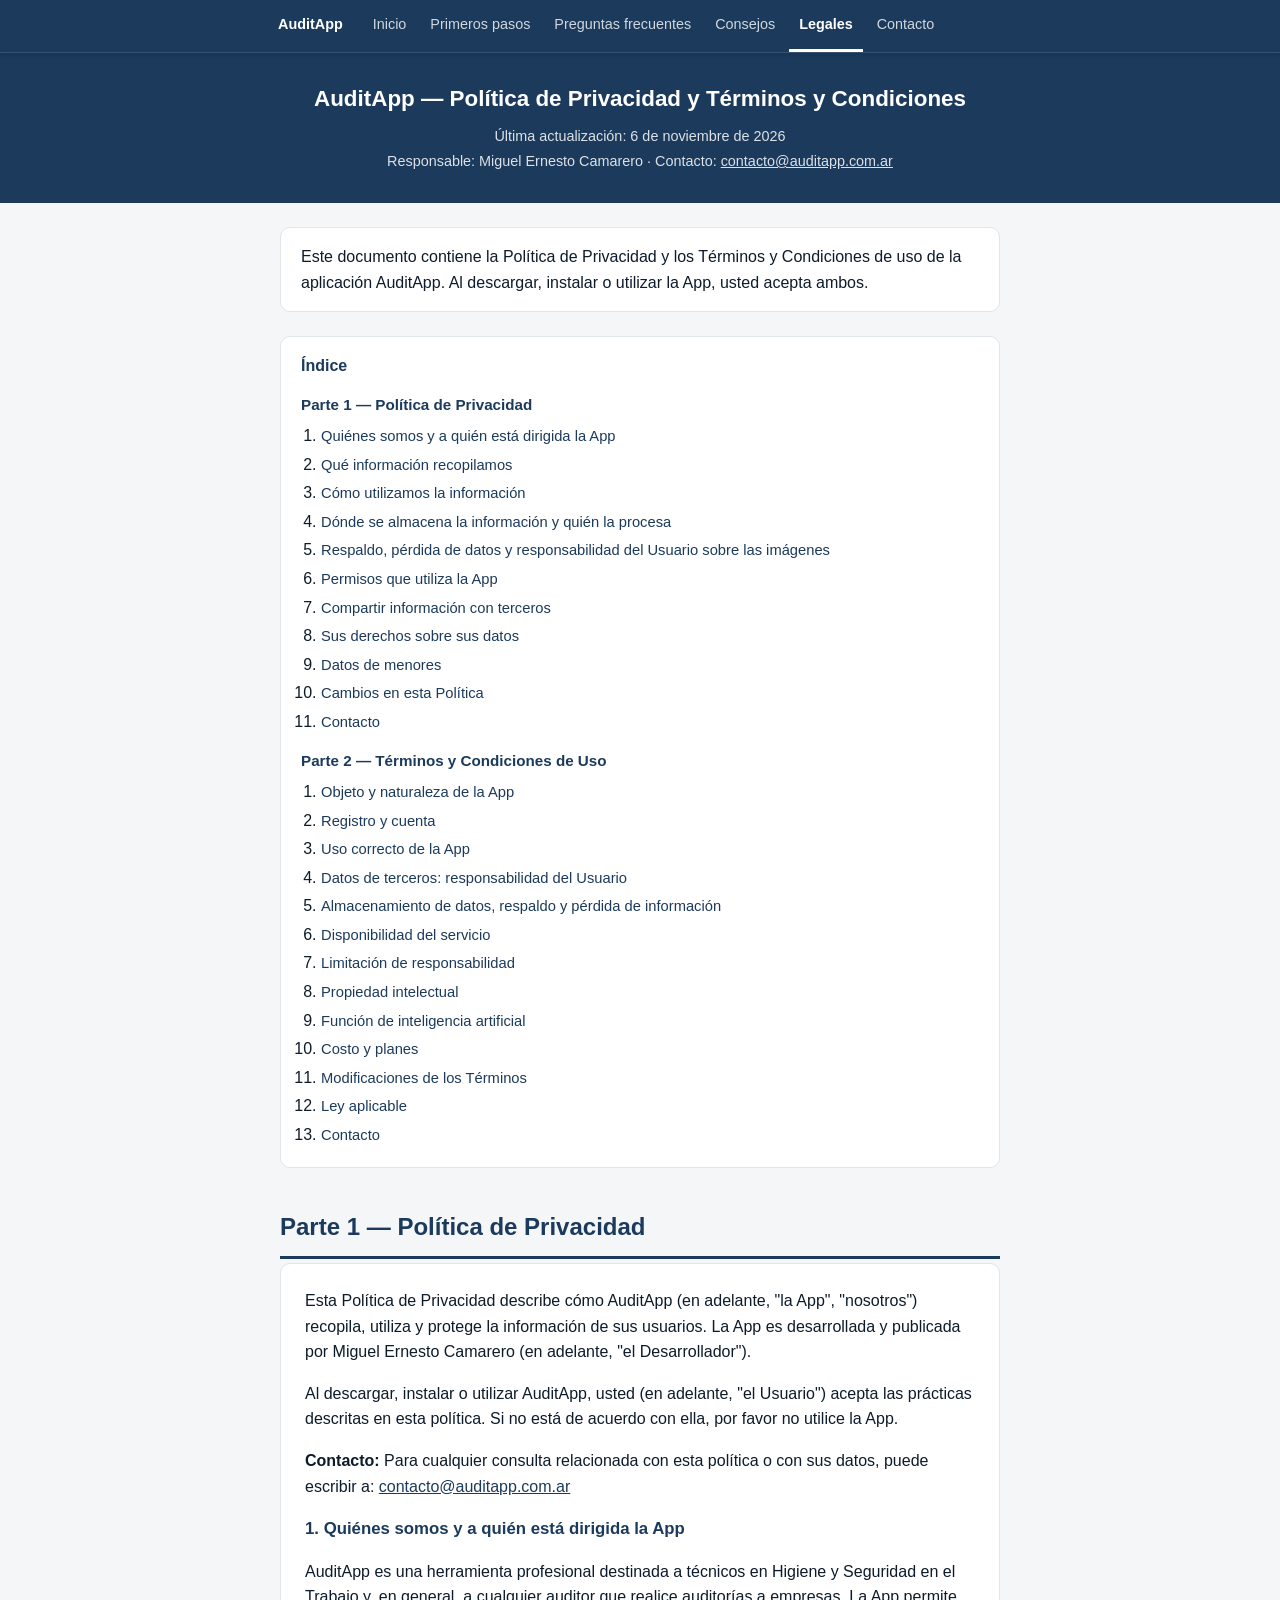
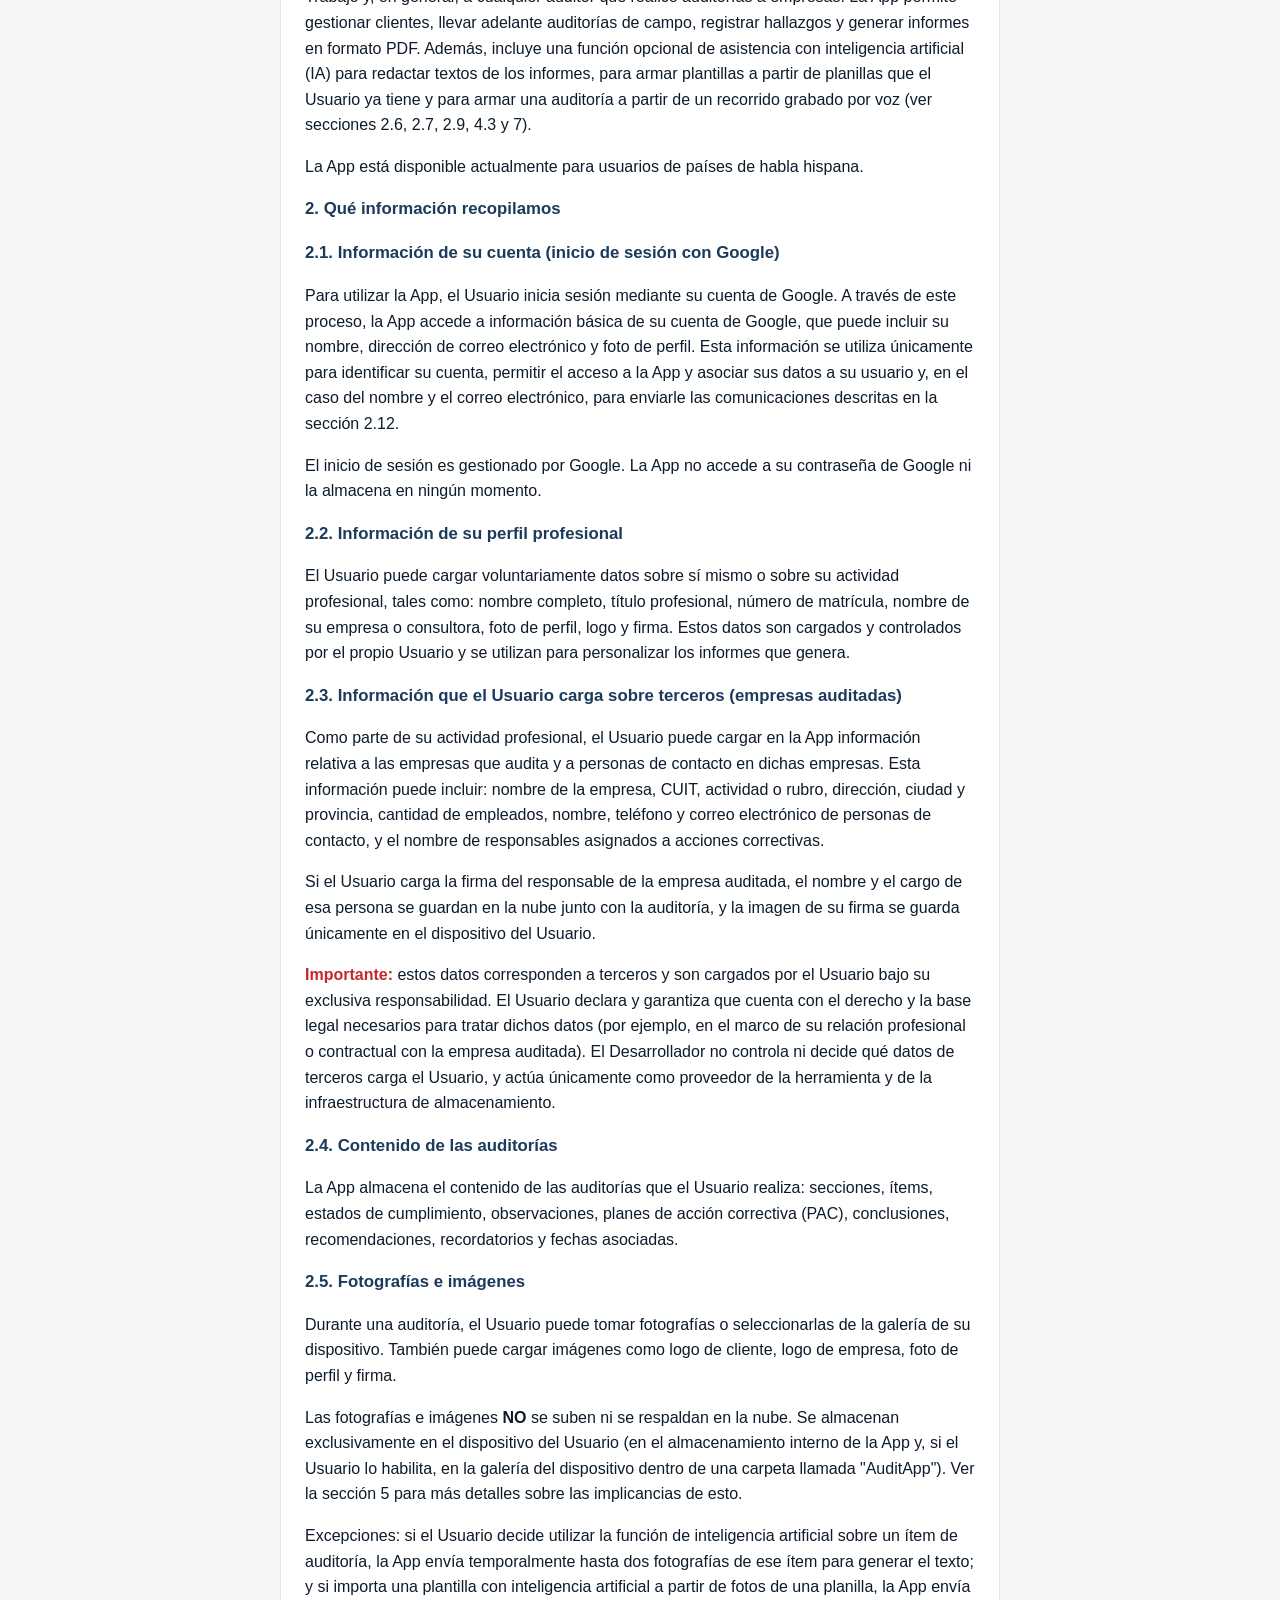
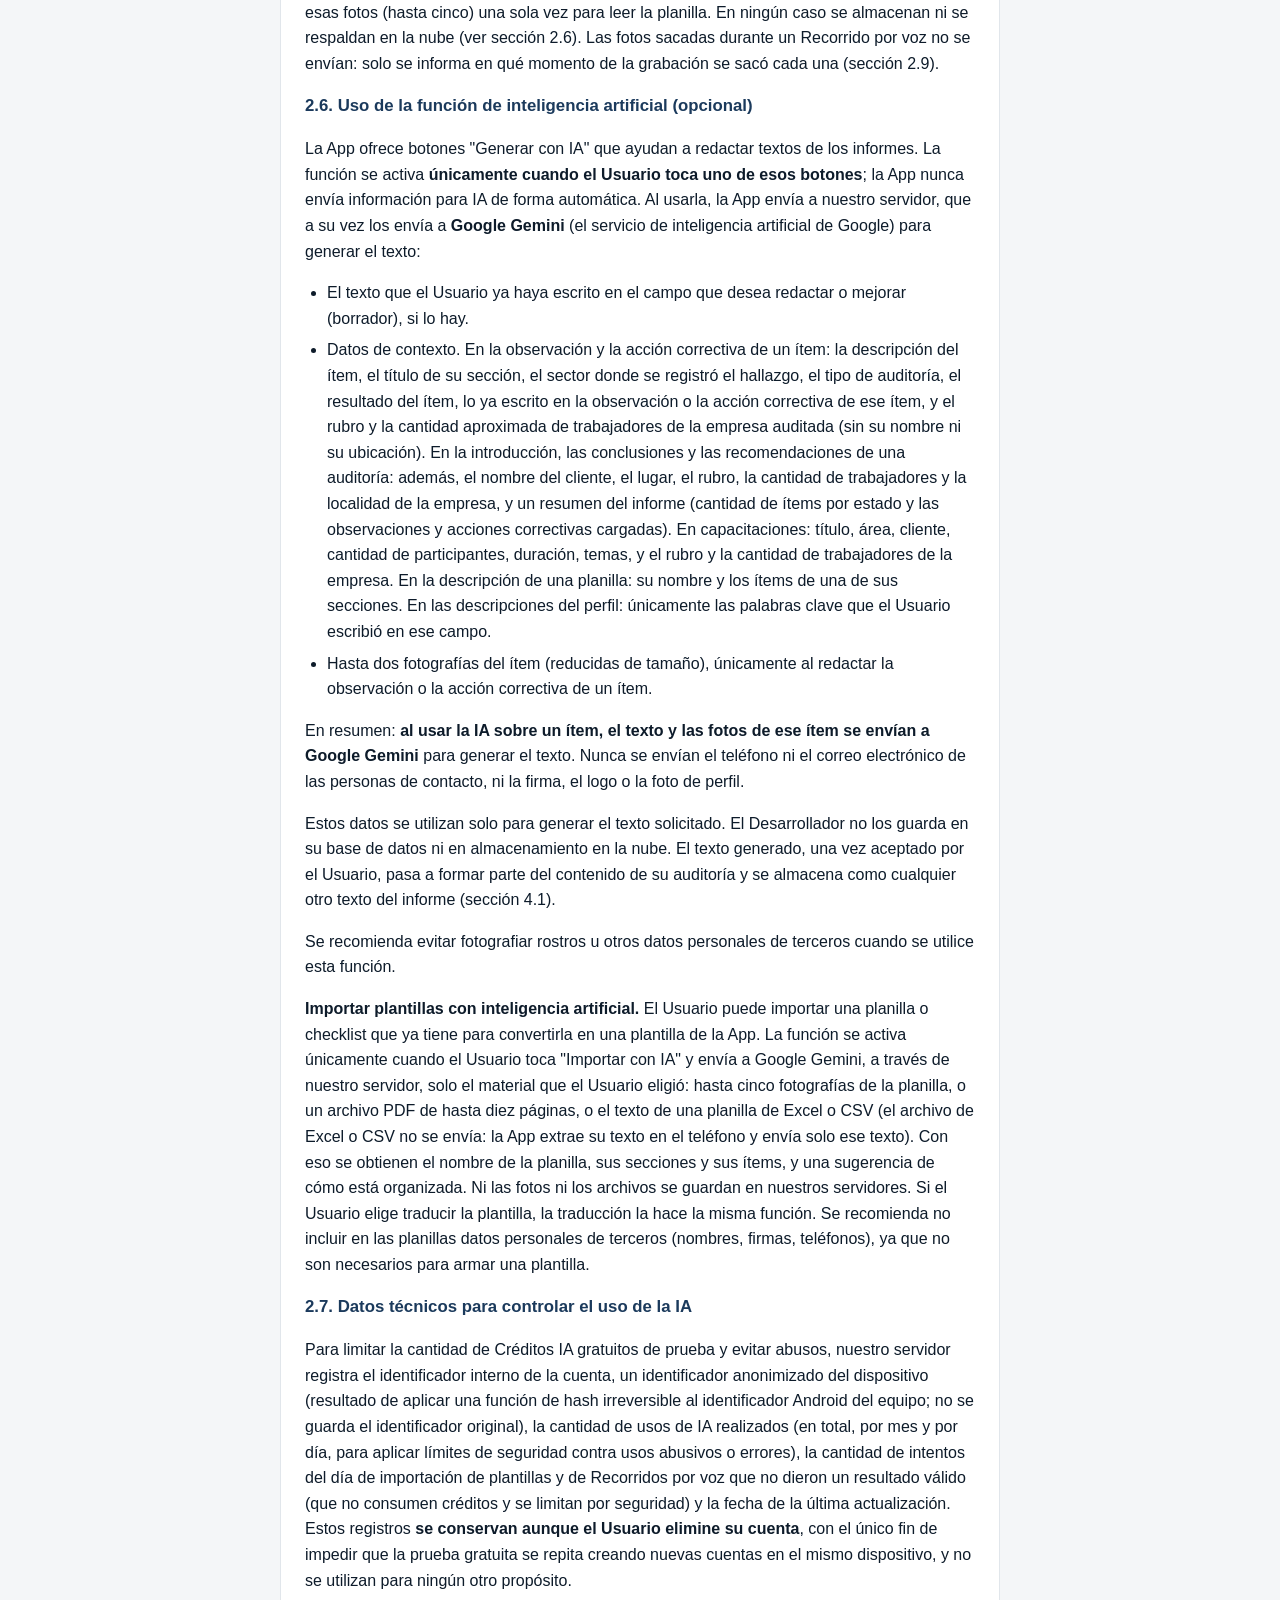
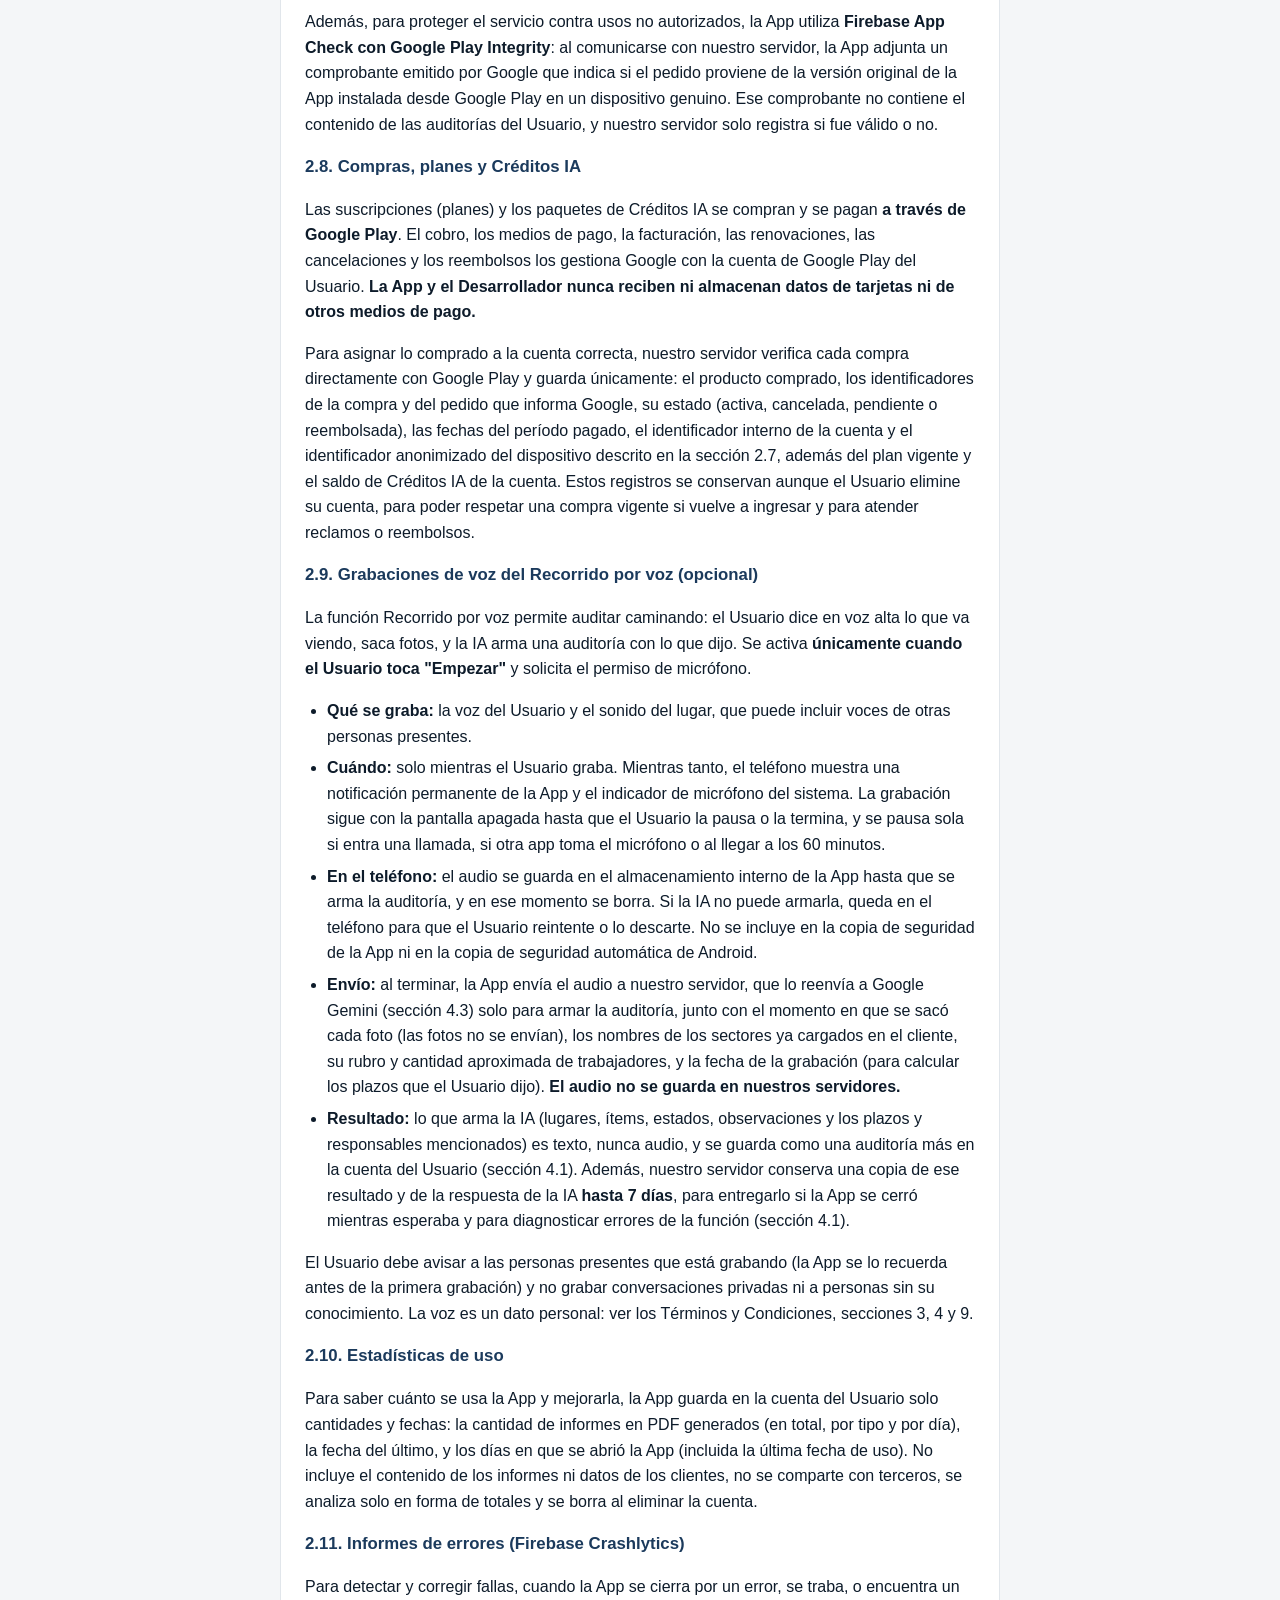
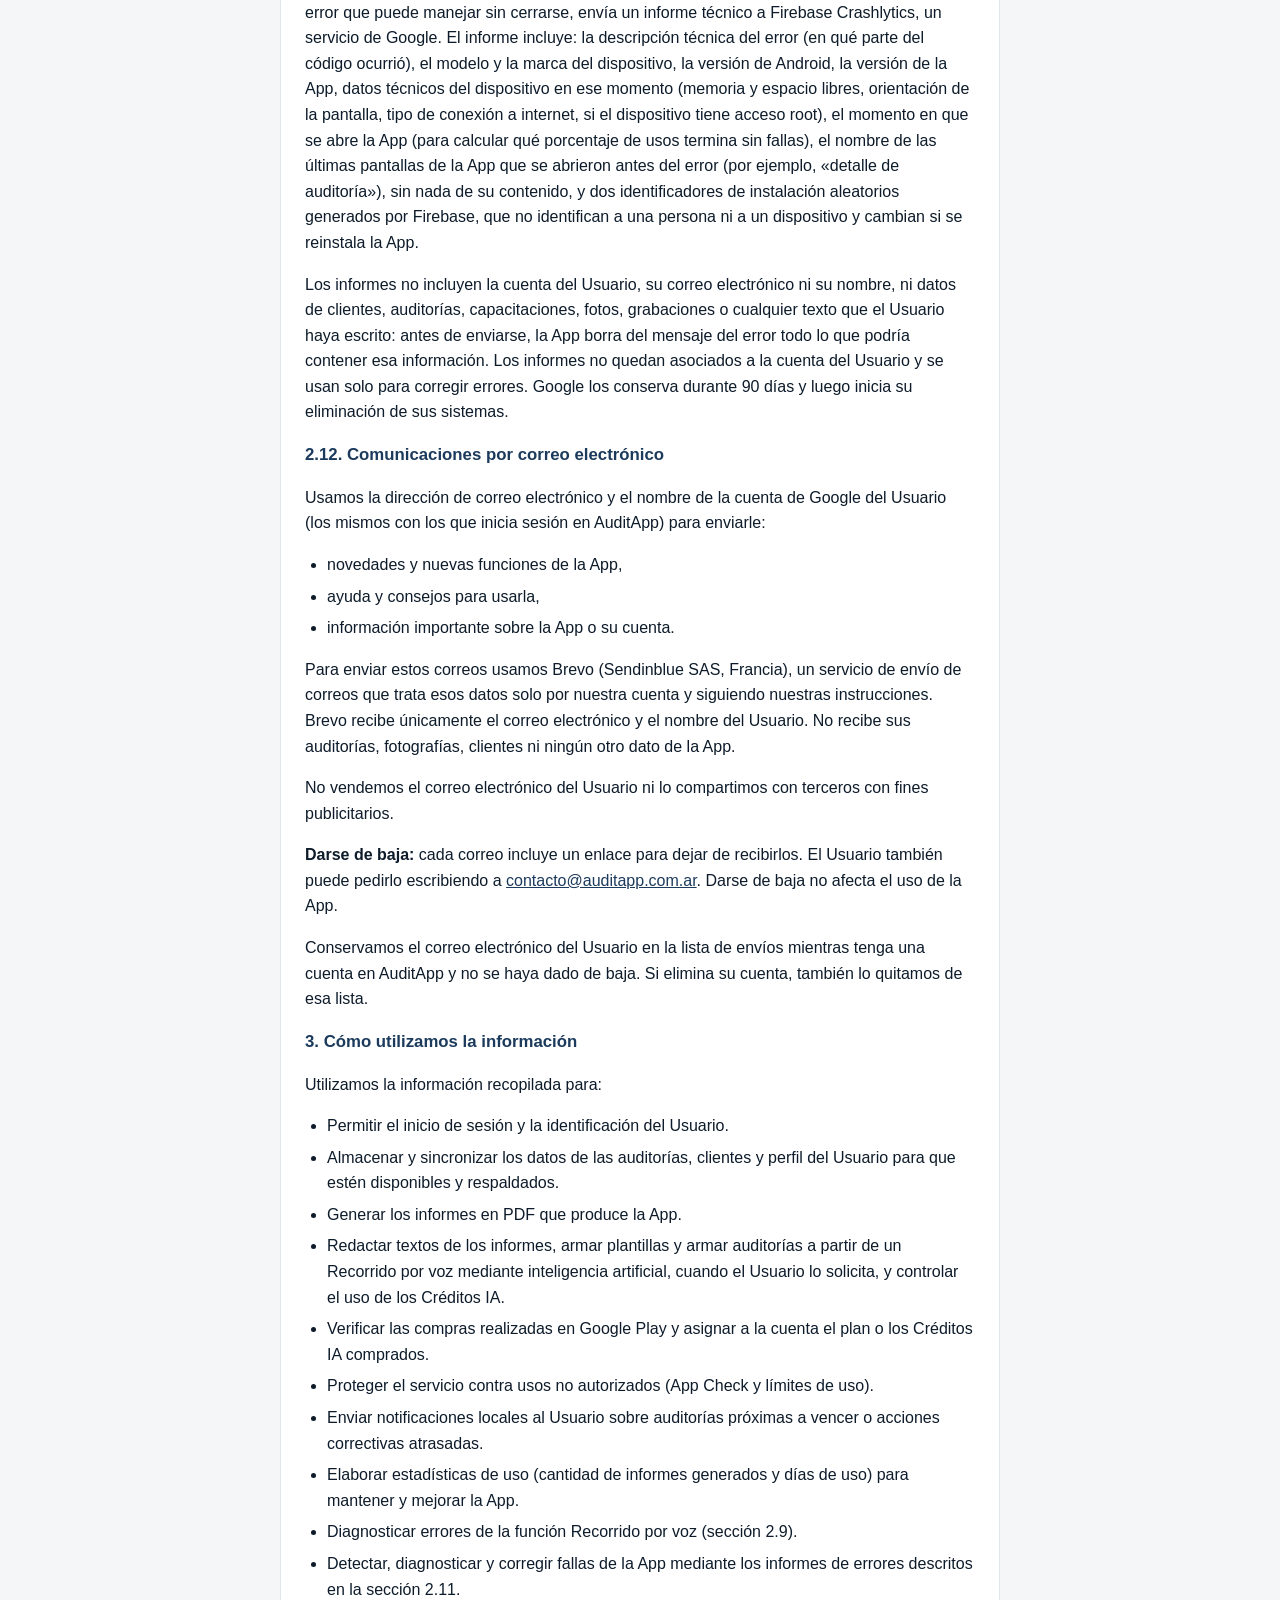
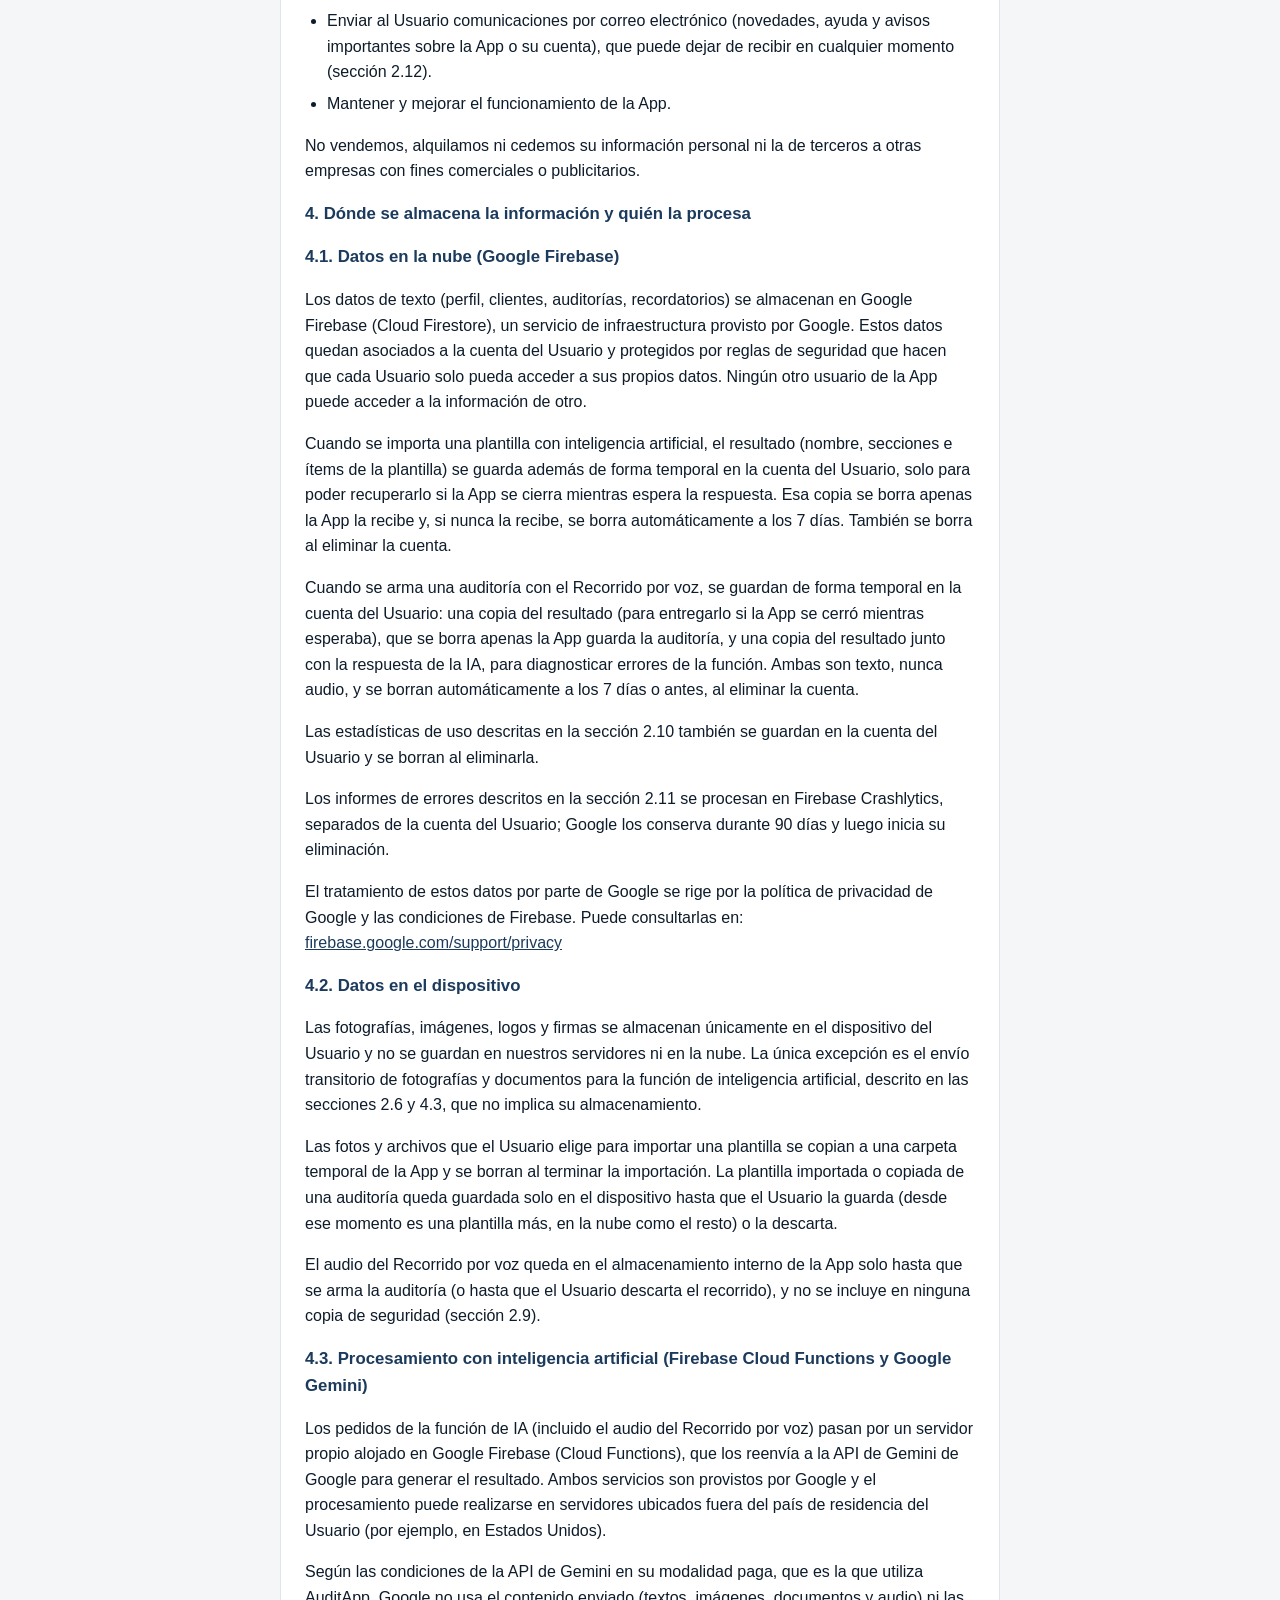
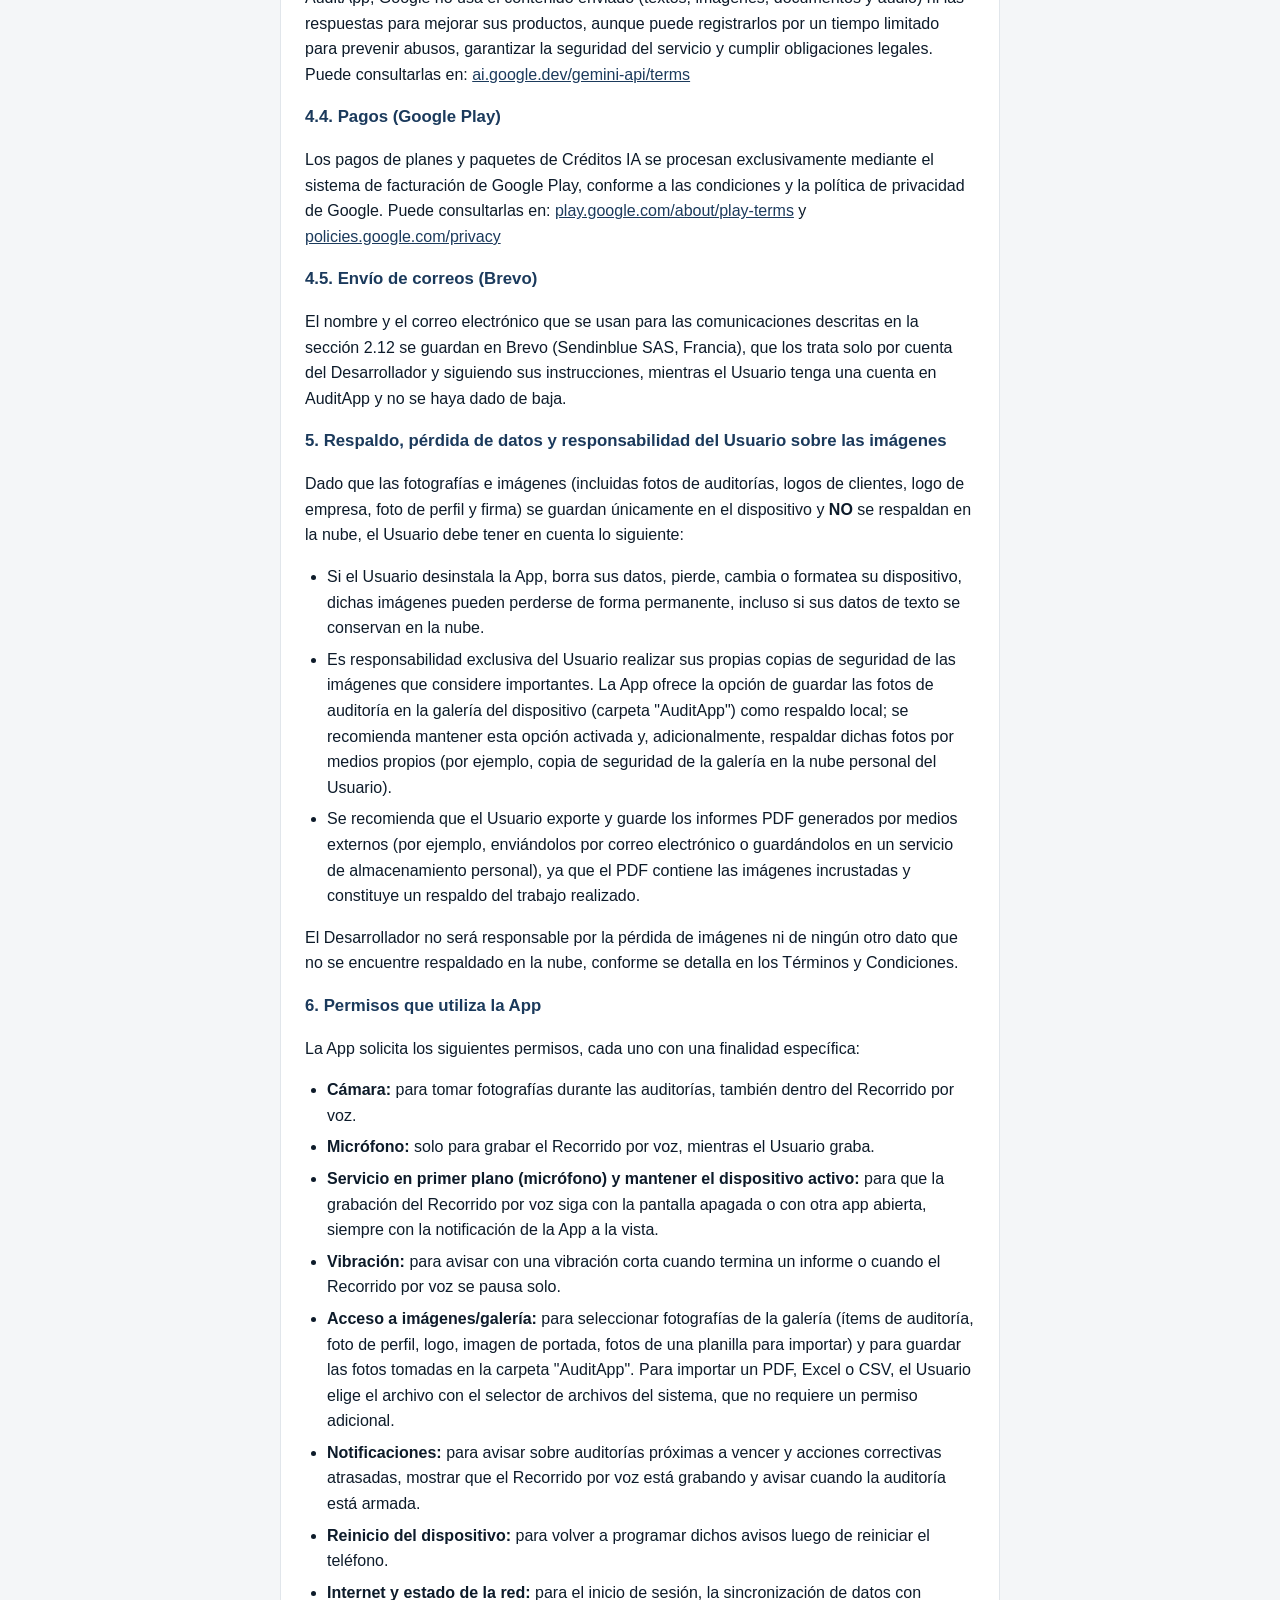
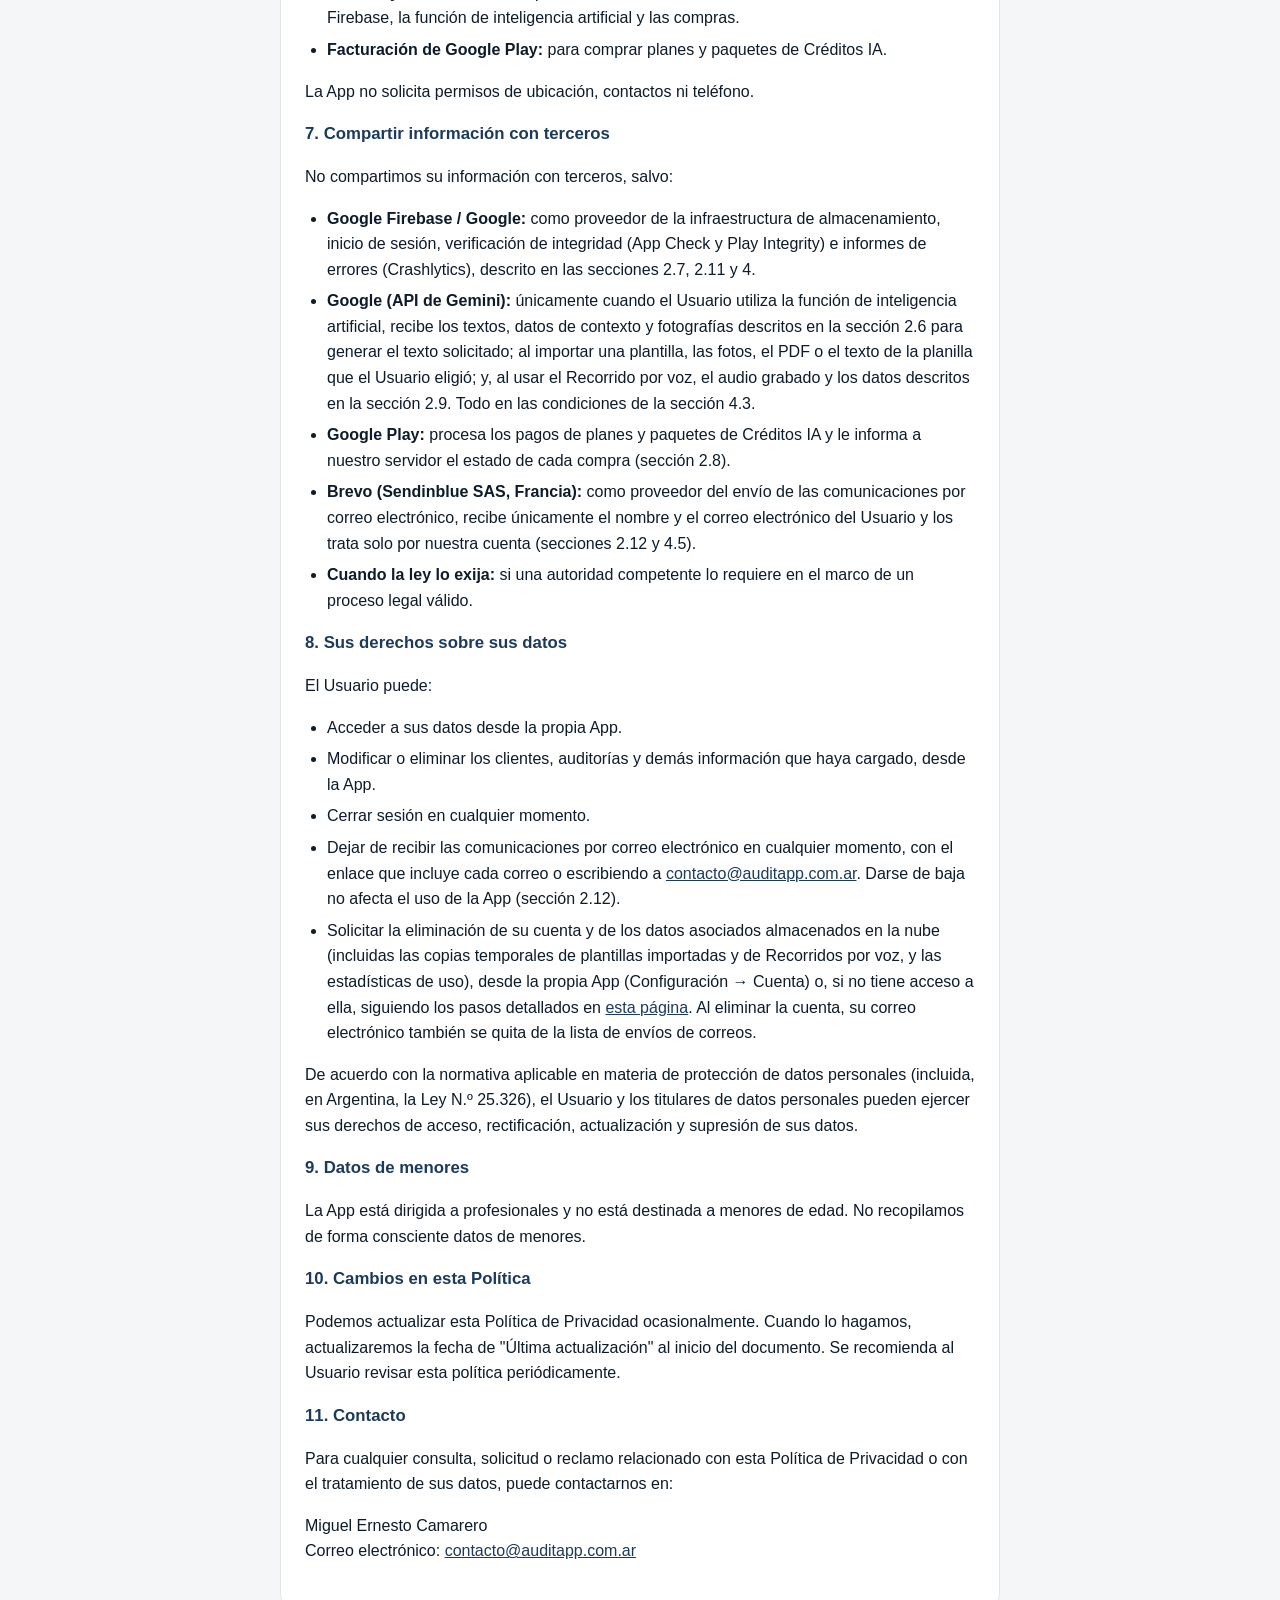
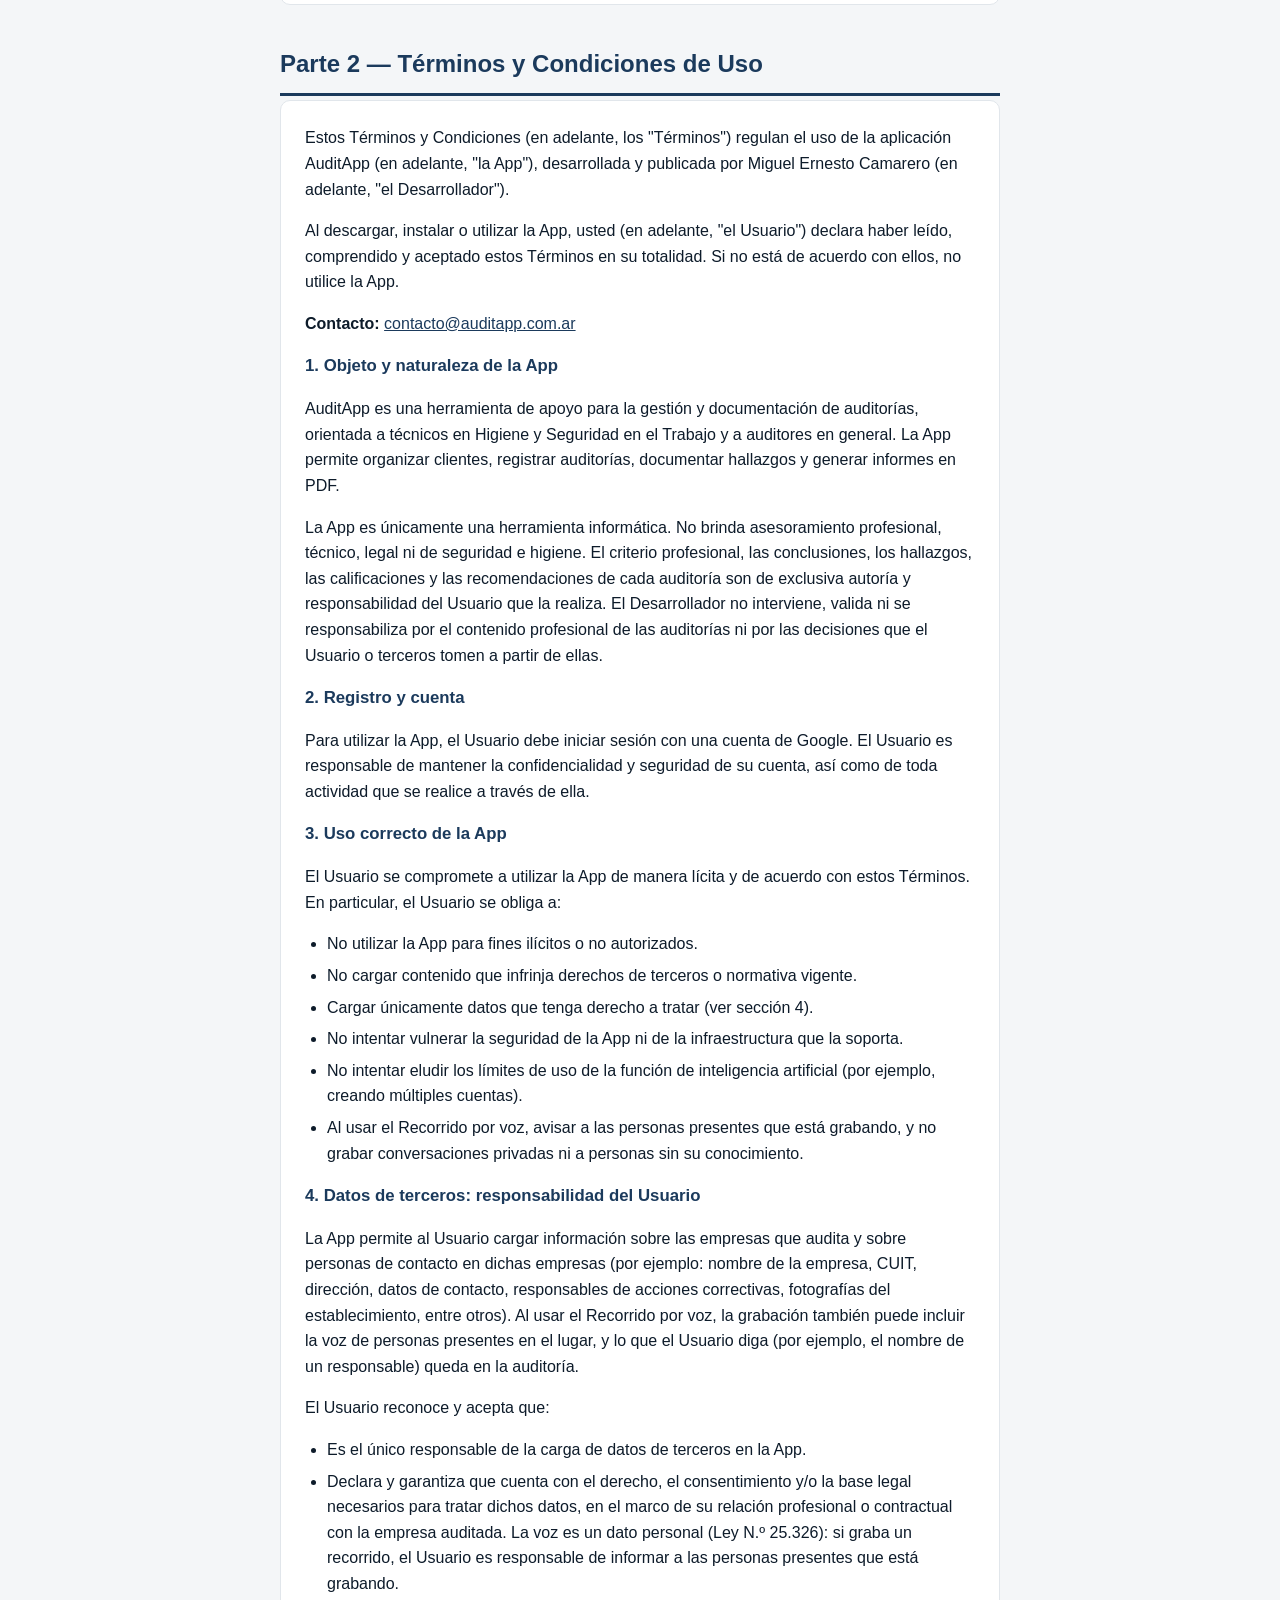
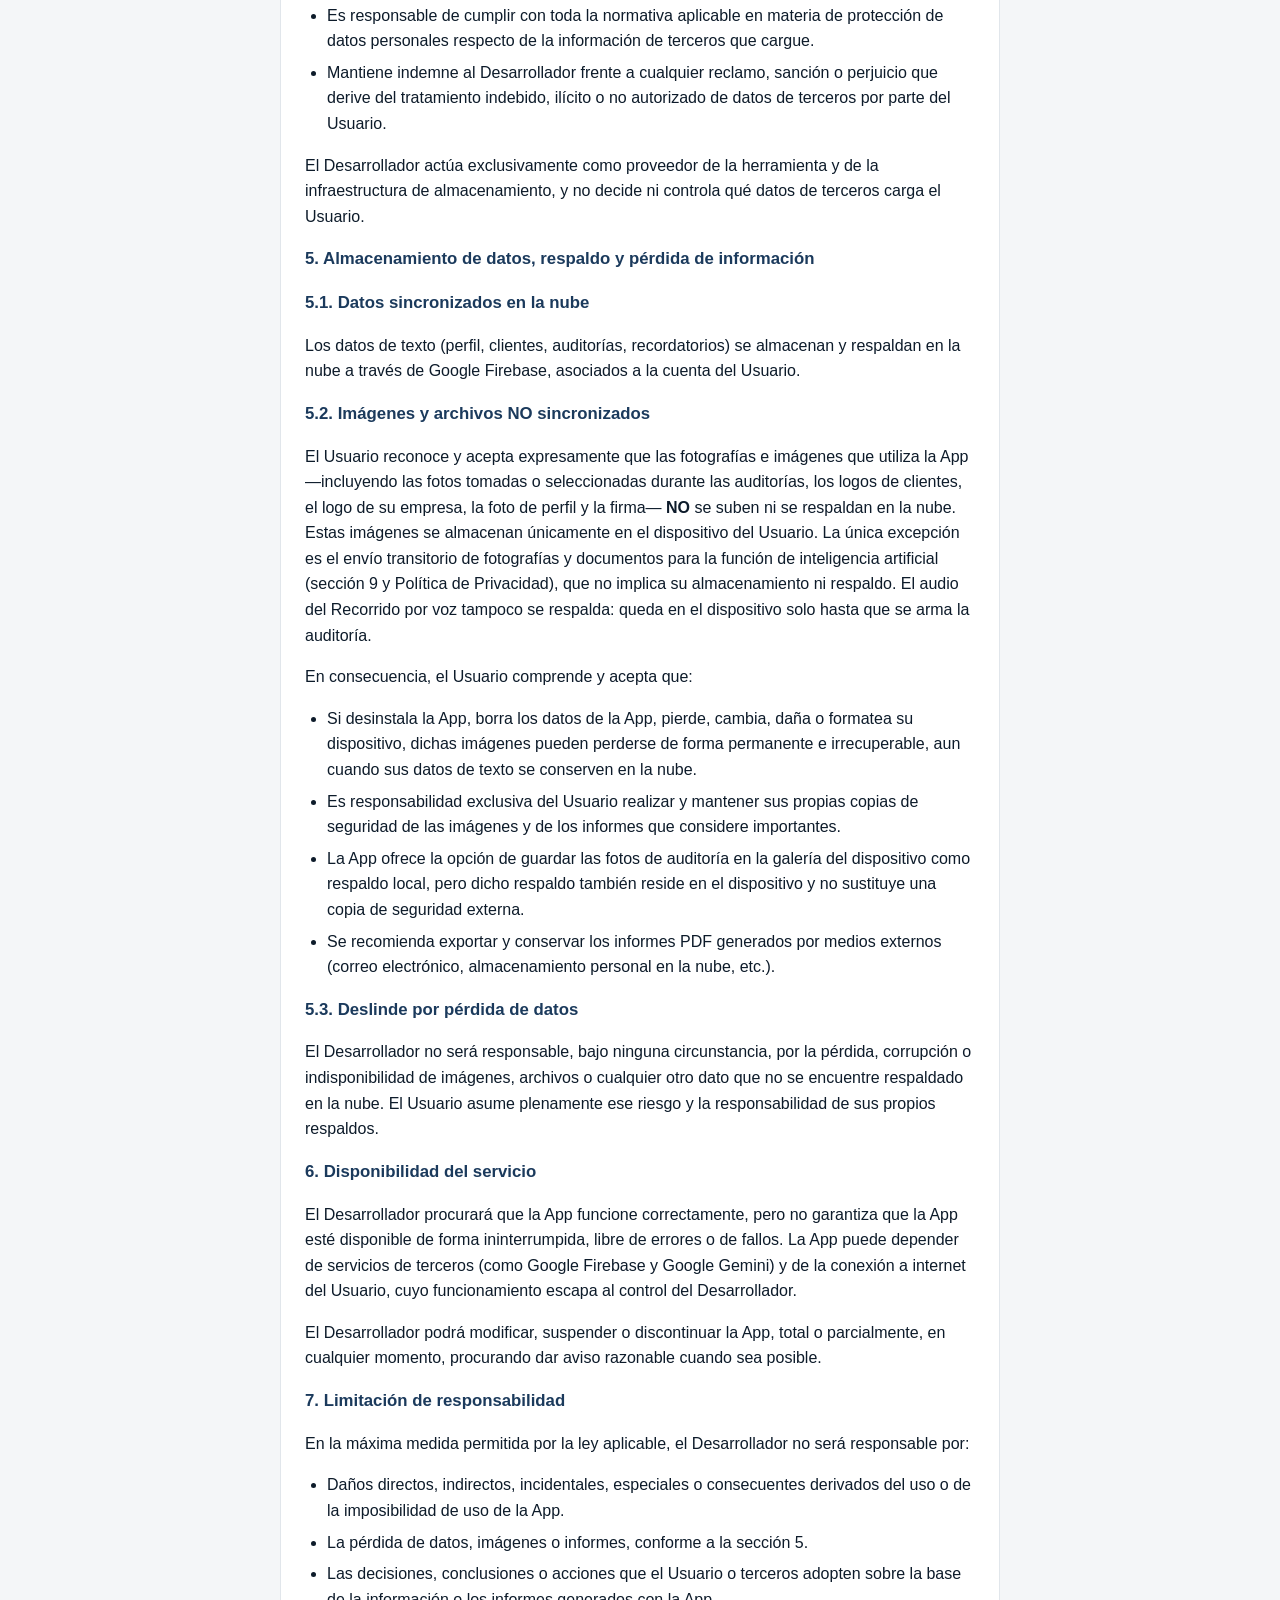
==== commit 022af657: "Contacto: contacto@auditapp.com.ar e Instagram @auditapp.app - El mail público pasa a contacto@audit" ====
--- a/index.html
+++ b/index.html
@@ -140,7 +140,7 @@
 <header>
   <h1>AuditApp — Política de Privacidad y Términos y Condiciones</h1>
   <p>Última actualización: 6 de noviembre de 2026</p>
-  <p>Responsable: Miguel Ernesto Camarero · Contacto: <a href="mailto:auditapp.app@gmail.com" style="color:#fff;">auditapp.app@gmail.com</a></p>
+  <p>Responsable: Miguel Ernesto Camarero · Contacto: <a href="mailto:contacto@auditapp.com.ar" style="color:#fff;">contacto@auditapp.com.ar</a></p>
 </header>
 
 <main>
@@ -189,7 +189,7 @@
   <section>
     <p>Esta Política de Privacidad describe cómo AuditApp (en adelante, "la App", "nosotros") recopila, utiliza y protege la información de sus usuarios. La App es desarrollada y publicada por Miguel Ernesto Camarero (en adelante, "el Desarrollador").</p>
     <p>Al descargar, instalar o utilizar AuditApp, usted (en adelante, "el Usuario") acepta las prácticas descritas en esta política. Si no está de acuerdo con ella, por favor no utilice la App.</p>
-    <p><strong>Contacto:</strong> Para cualquier consulta relacionada con esta política o con sus datos, puede escribir a: <a href="mailto:auditapp.app@gmail.com">auditapp.app@gmail.com</a></p>
+    <p><strong>Contacto:</strong> Para cualquier consulta relacionada con esta política o con sus datos, puede escribir a: <a href="mailto:contacto@auditapp.com.ar">contacto@auditapp.com.ar</a></p>
 
     <h3 id="priv-1">1. Quiénes somos y a quién está dirigida la App</h3>
     <p>AuditApp es una herramienta profesional destinada a técnicos en Higiene y Seguridad en el Trabajo y, en general, a cualquier auditor que realice auditorías a empresas. La App permite gestionar clientes, llevar adelante auditorías de campo, registrar hallazgos y generar informes en formato PDF. Además, incluye una función opcional de asistencia con inteligencia artificial (IA) para redactar textos de los informes, para armar plantillas a partir de planillas que el Usuario ya tiene y para armar una auditoría a partir de un recorrido grabado por voz (ver secciones 2.6, 2.7, 2.9, 4.3 y 7).</p>
@@ -264,7 +264,7 @@
     </ul>
     <p>Para enviar estos correos usamos Brevo (Sendinblue SAS, Francia), un servicio de envío de correos que trata esos datos solo por nuestra cuenta y siguiendo nuestras instrucciones. Brevo recibe únicamente el correo electrónico y el nombre del Usuario. No recibe sus auditorías, fotografías, clientes ni ningún otro dato de la App.</p>
     <p>No vendemos el correo electrónico del Usuario ni lo compartimos con terceros con fines publicitarios.</p>
-    <p><strong>Darse de baja:</strong> cada correo incluye un enlace para dejar de recibirlos. El Usuario también puede pedirlo escribiendo a <a href="mailto:auditapp.app@gmail.com">auditapp.app@gmail.com</a>. Darse de baja no afecta el uso de la App.</p>
+    <p><strong>Darse de baja:</strong> cada correo incluye un enlace para dejar de recibirlos. El Usuario también puede pedirlo escribiendo a <a href="mailto:contacto@auditapp.com.ar">contacto@auditapp.com.ar</a>. Darse de baja no afecta el uso de la App.</p>
     <p>Conservamos el correo electrónico del Usuario en la lista de envíos mientras tenga una cuenta en AuditApp y no se haya dado de baja. Si elimina su cuenta, también lo quitamos de esa lista.</p>
 
     <h3 id="priv-3">3. Cómo utilizamos la información</h3>
@@ -350,7 +350,7 @@
       <li>Acceder a sus datos desde la propia App.</li>
       <li>Modificar o eliminar los clientes, auditorías y demás información que haya cargado, desde la App.</li>
       <li>Cerrar sesión en cualquier momento.</li>
-      <li>Dejar de recibir las comunicaciones por correo electrónico en cualquier momento, con el enlace que incluye cada correo o escribiendo a <a href="mailto:auditapp.app@gmail.com">auditapp.app@gmail.com</a>. Darse de baja no afecta el uso de la App (sección 2.12).</li>
+      <li>Dejar de recibir las comunicaciones por correo electrónico en cualquier momento, con el enlace que incluye cada correo o escribiendo a <a href="mailto:contacto@auditapp.com.ar">contacto@auditapp.com.ar</a>. Darse de baja no afecta el uso de la App (sección 2.12).</li>
       <li>Solicitar la eliminación de su cuenta y de los datos asociados almacenados en la nube (incluidas las copias temporales de plantillas importadas y de Recorridos por voz, y las estadísticas de uso), desde la propia App (Configuración → Cuenta) o, si no tiene acceso a ella, siguiendo los pasos detallados en <a href="./borrar-cuenta.html">esta página</a>. Al eliminar la cuenta, su correo electrónico también se quita de la lista de envíos de correos.</li>
     </ul>
     <p>De acuerdo con la normativa aplicable en materia de protección de datos personales (incluida, en Argentina, la Ley N.º 25.326), el Usuario y los titulares de datos personales pueden ejercer sus derechos de acceso, rectificación, actualización y supresión de sus datos.</p>
@@ -363,7 +363,7 @@
 
     <h3 id="priv-11">11. Contacto</h3>
     <p>Para cualquier consulta, solicitud o reclamo relacionado con esta Política de Privacidad o con el tratamiento de sus datos, puede contactarnos en:</p>
-    <p>Miguel Ernesto Camarero<br>Correo electrónico: <a href="mailto:auditapp.app@gmail.com">auditapp.app@gmail.com</a></p>
+    <p>Miguel Ernesto Camarero<br>Correo electrónico: <a href="mailto:contacto@auditapp.com.ar">contacto@auditapp.com.ar</a></p>
   </section>
 
   <h2 class="parte-titulo" id="parte2">Parte 2 — Términos y Condiciones de Uso</h2>
@@ -371,7 +371,7 @@
   <section>
     <p>Estos Términos y Condiciones (en adelante, los "Términos") regulan el uso de la aplicación AuditApp (en adelante, "la App"), desarrollada y publicada por Miguel Ernesto Camarero (en adelante, "el Desarrollador").</p>
     <p>Al descargar, instalar o utilizar la App, usted (en adelante, "el Usuario") declara haber leído, comprendido y aceptado estos Términos en su totalidad. Si no está de acuerdo con ellos, no utilice la App.</p>
-    <p><strong>Contacto:</strong> <a href="mailto:auditapp.app@gmail.com">auditapp.app@gmail.com</a></p>
+    <p><strong>Contacto:</strong> <a href="mailto:contacto@auditapp.com.ar">contacto@auditapp.com.ar</a></p>
 
     <h3 id="tyc-1">1. Objeto y naturaleza de la App</h3>
     <p>AuditApp es una herramienta de apoyo para la gestión y documentación de auditorías, orientada a técnicos en Higiene y Seguridad en el Trabajo y a auditores en general. La App permite organizar clientes, registrar auditorías, documentar hallazgos y generar informes en PDF.</p>
@@ -463,12 +463,13 @@
 
     <h3 id="tyc-13">13. Contacto</h3>
     <p>Para cualquier consulta relacionada con estos Términos, puede contactarnos en:</p>
-    <p>Miguel Ernesto Camarero<br>Correo electrónico: <a href="mailto:auditapp.app@gmail.com">auditapp.app@gmail.com</a></p>
+    <p>Miguel Ernesto Camarero<br>Correo electrónico: <a href="mailto:contacto@auditapp.com.ar">contacto@auditapp.com.ar</a></p>
   </section>
 </main>
 
 <footer>
-  AuditApp — Miguel Ernesto Camarero
+  AuditApp — Miguel Ernesto Camarero<br>
+  <a href="mailto:contacto@auditapp.com.ar">contacto@auditapp.com.ar</a> · <a href="https://www.instagram.com/auditapp.app/">Instagram @auditapp.app</a>
 </footer>
 
 </body>
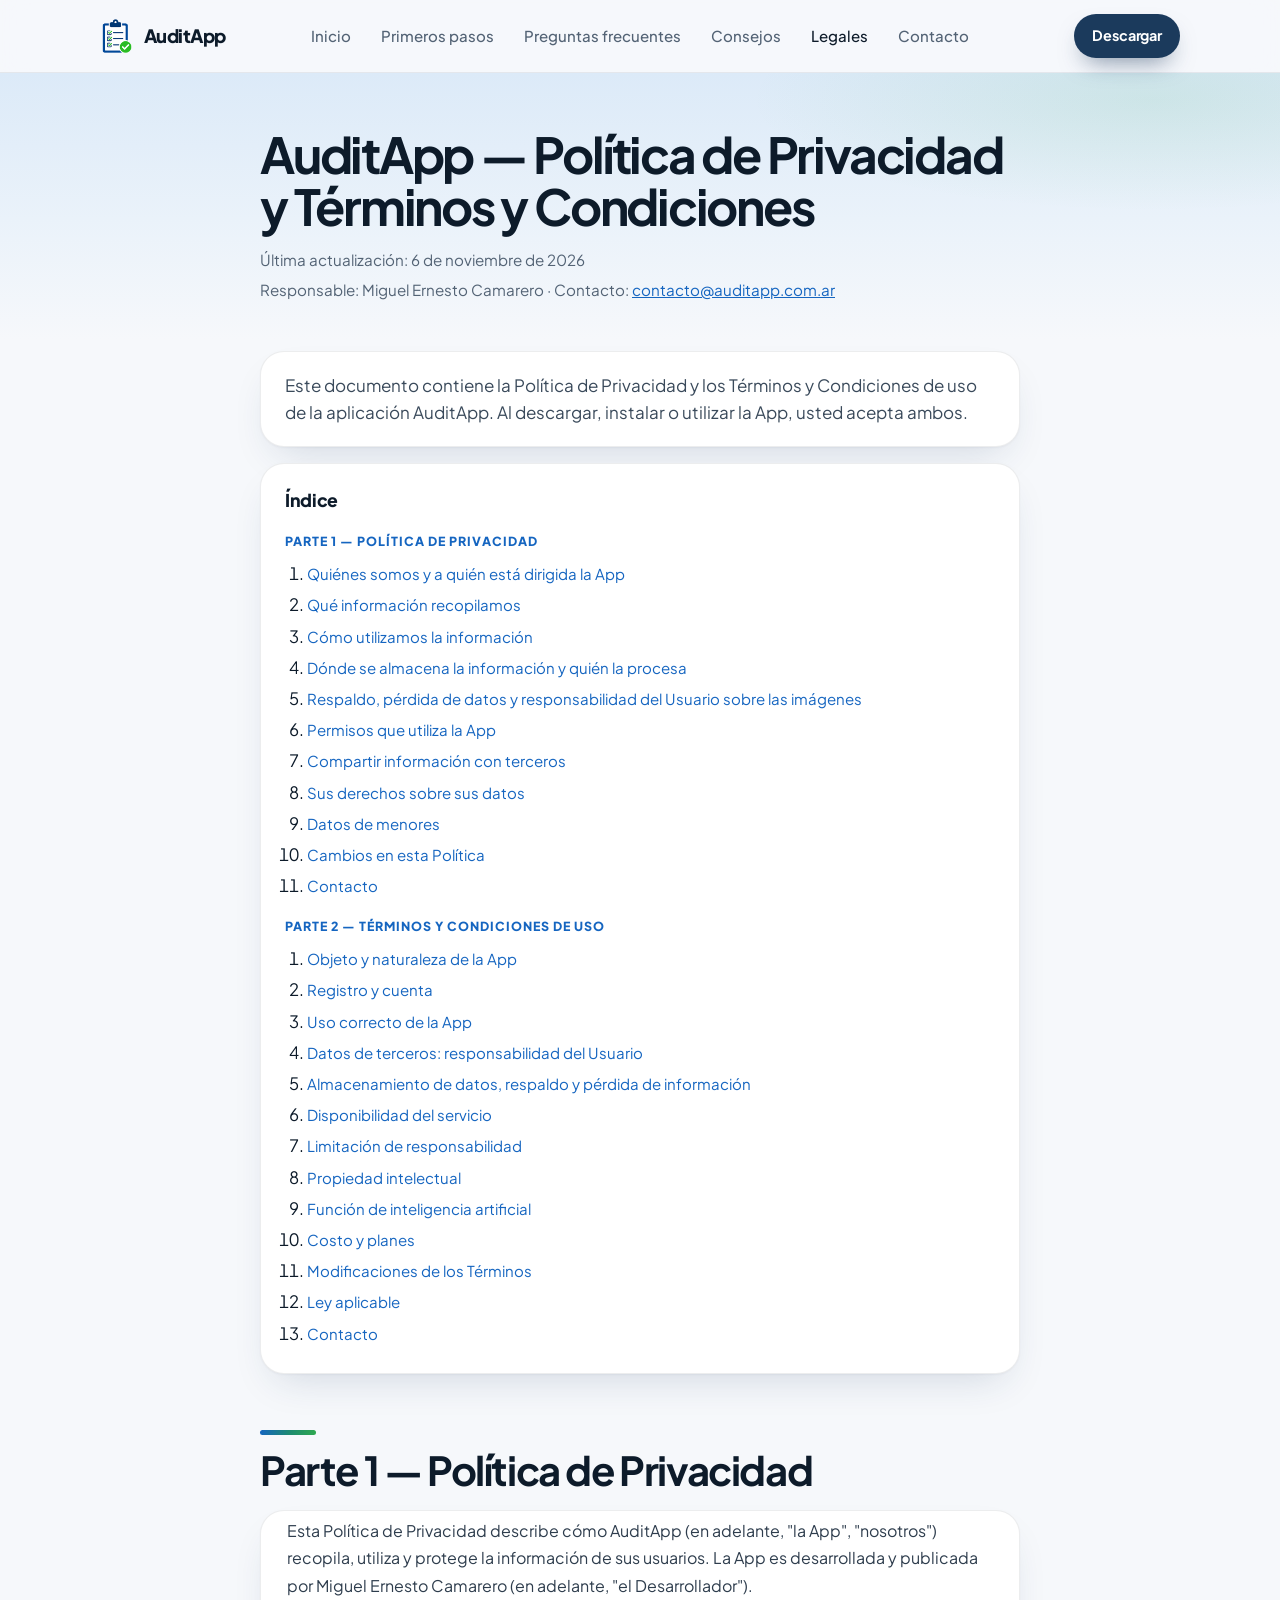
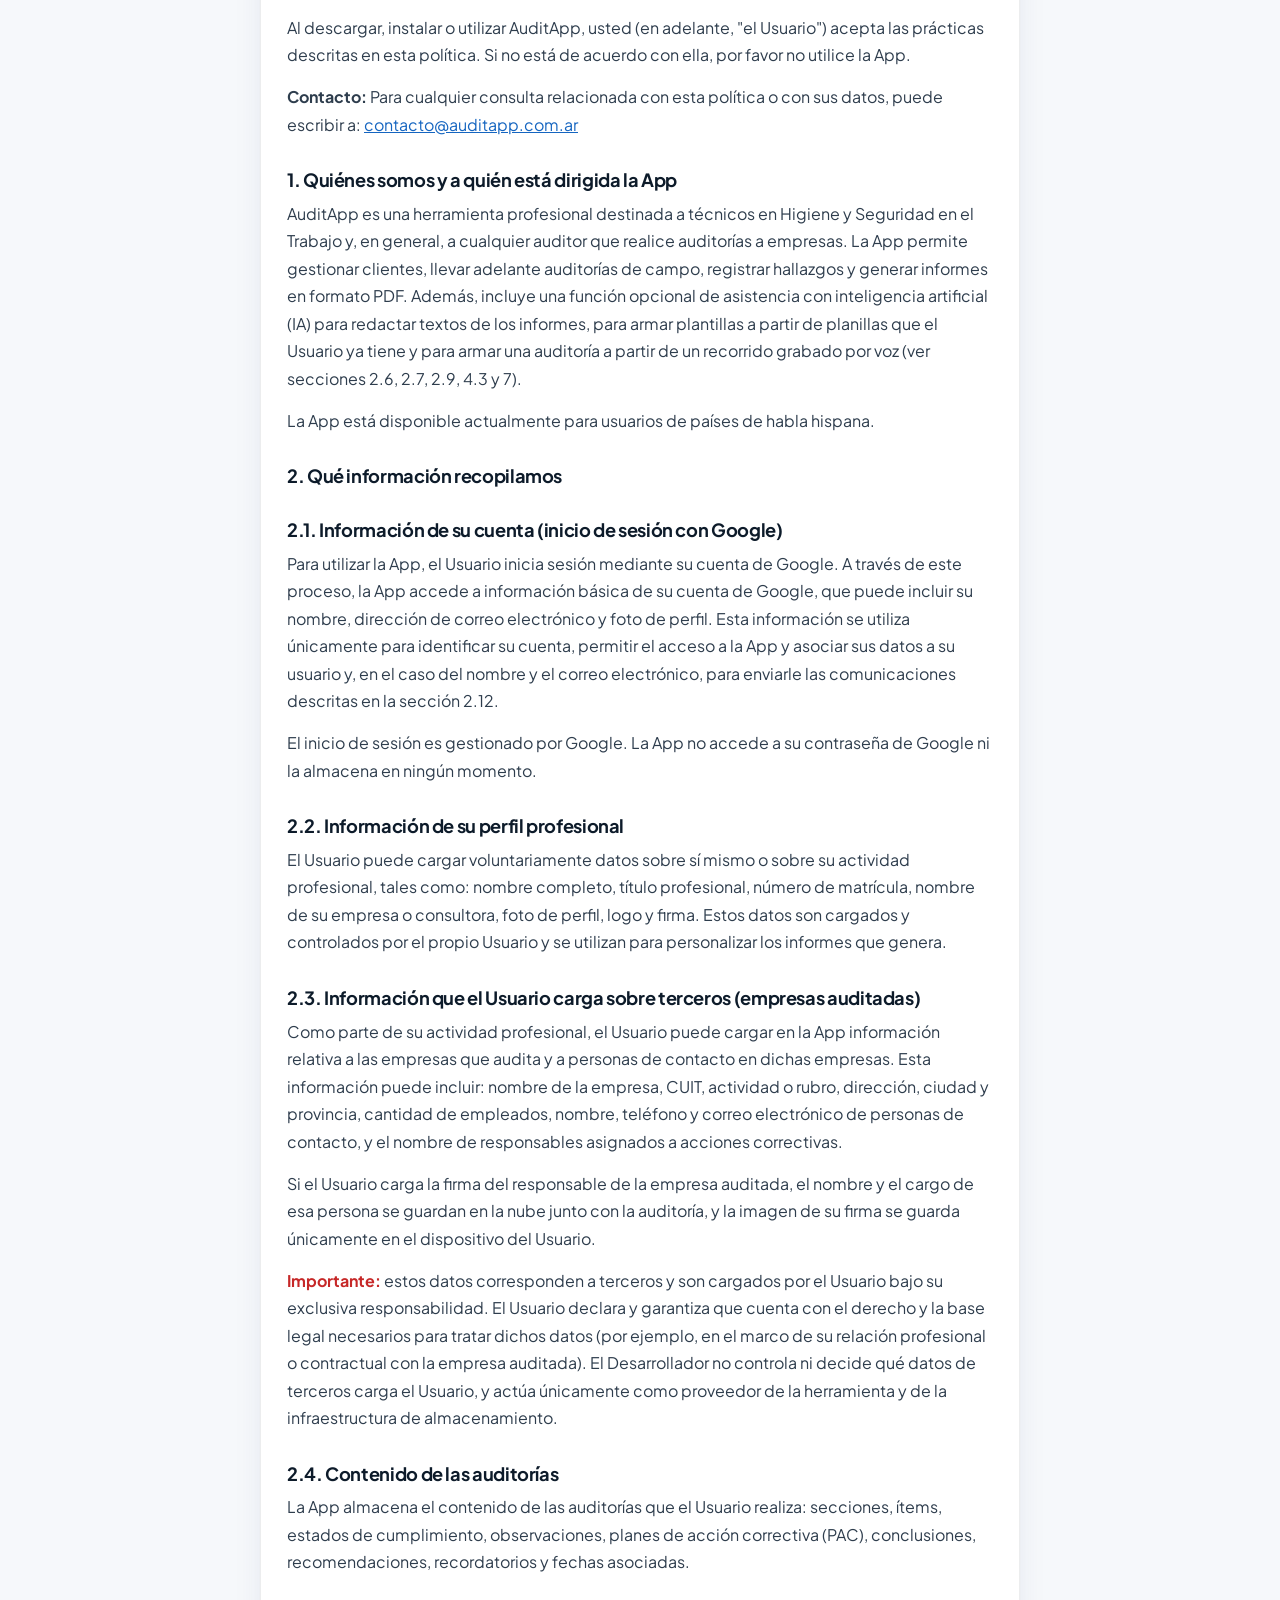
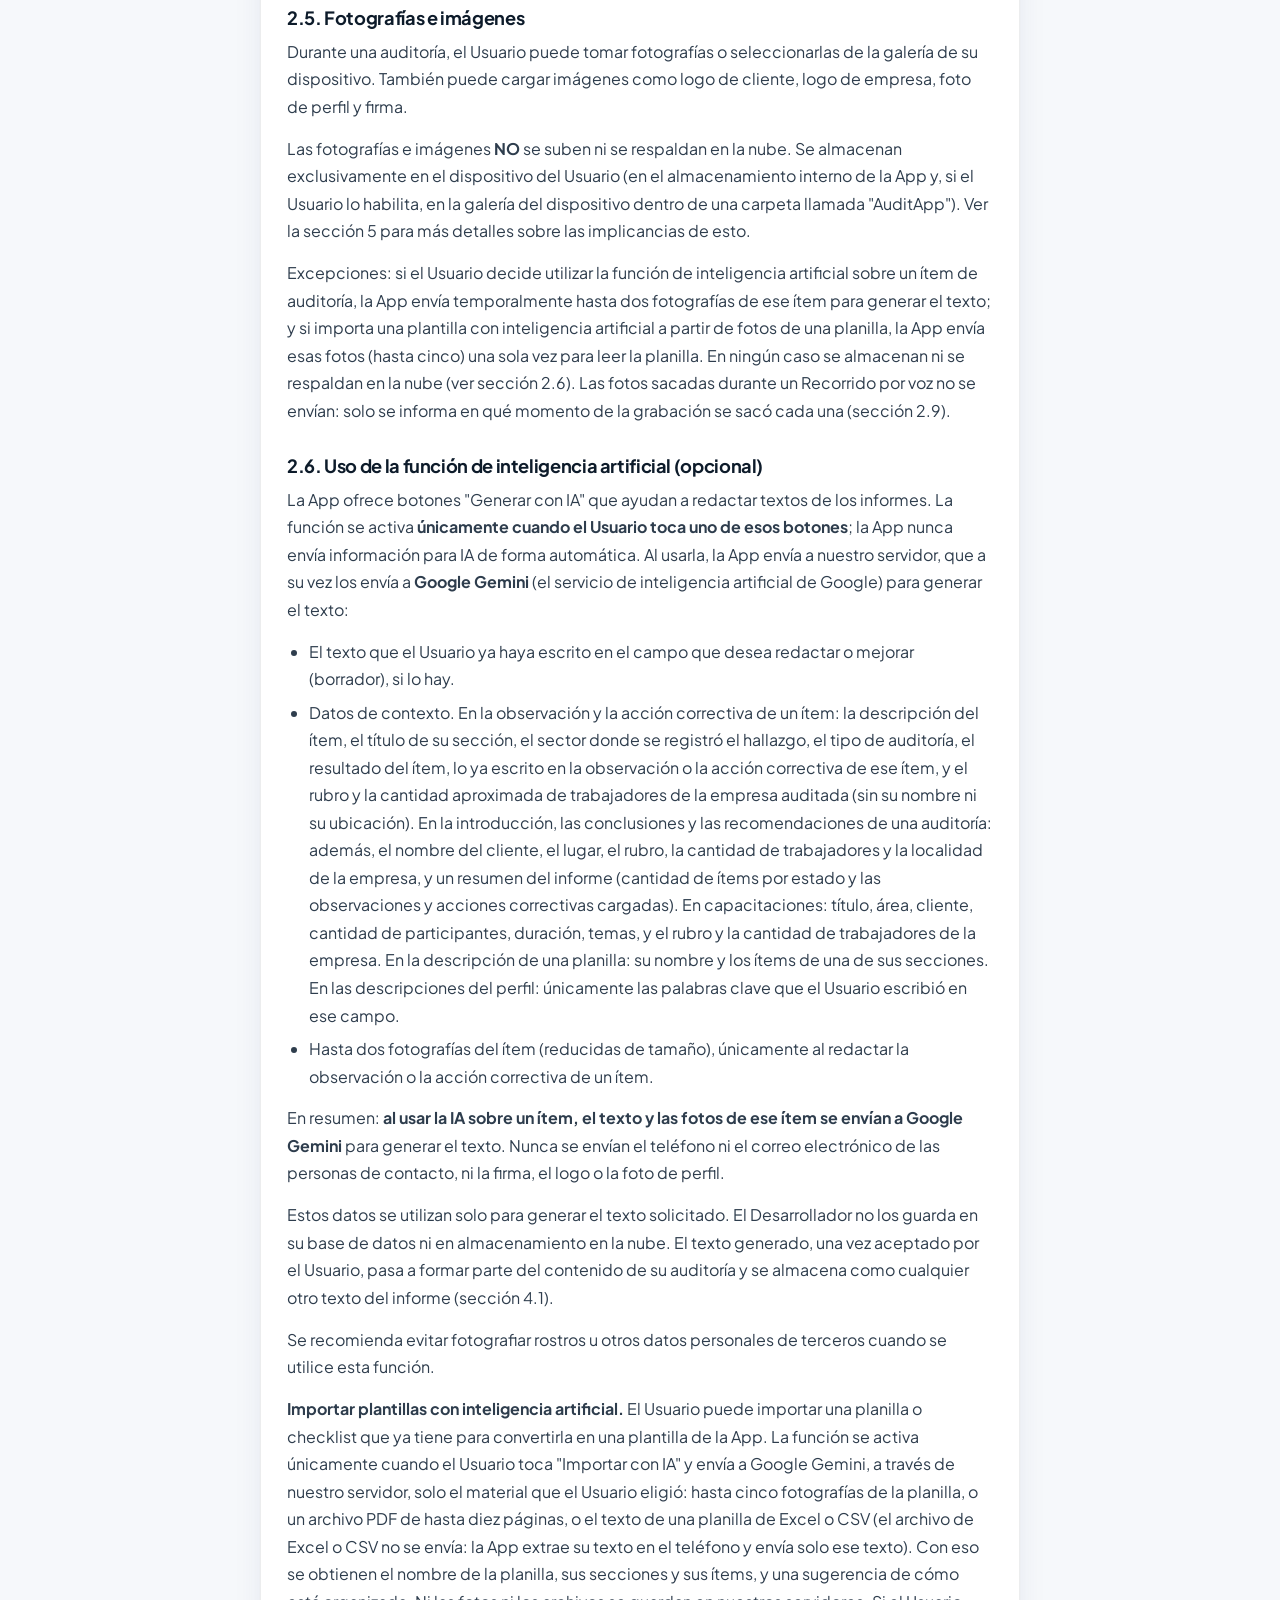
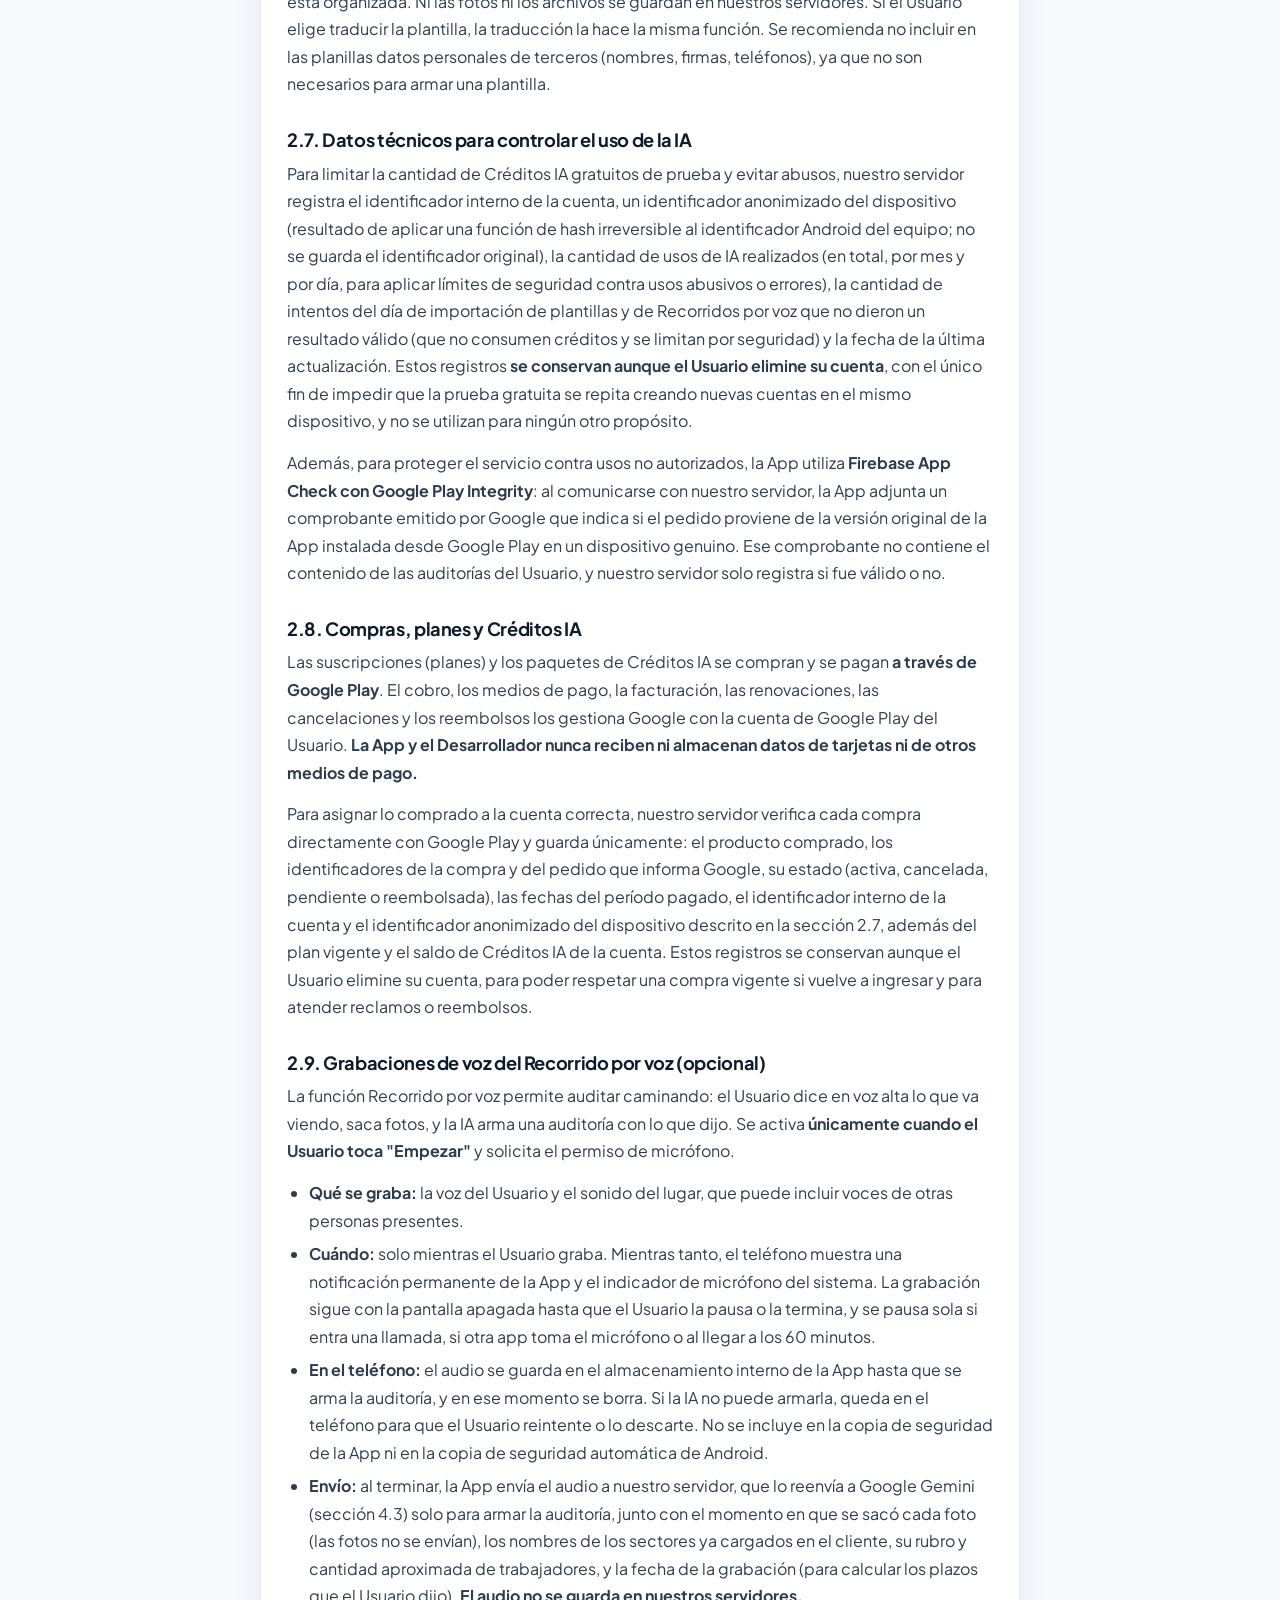
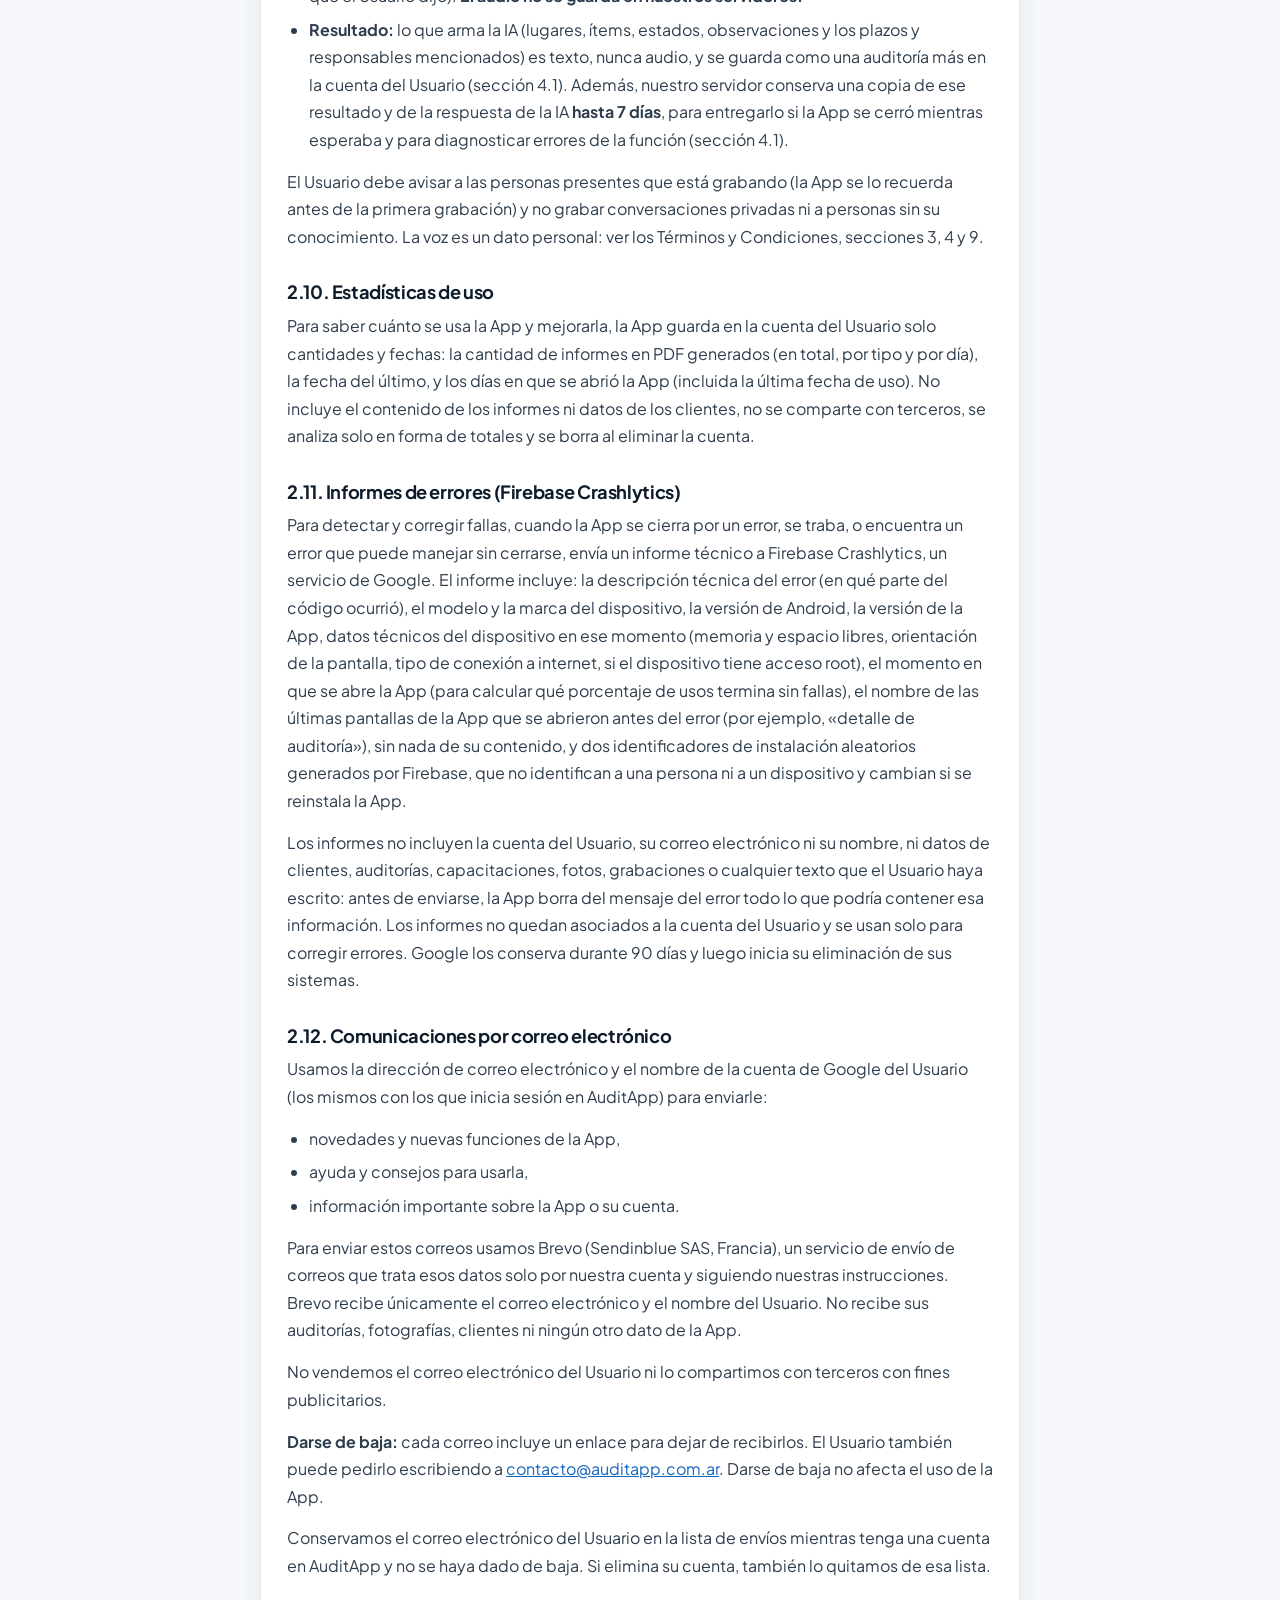
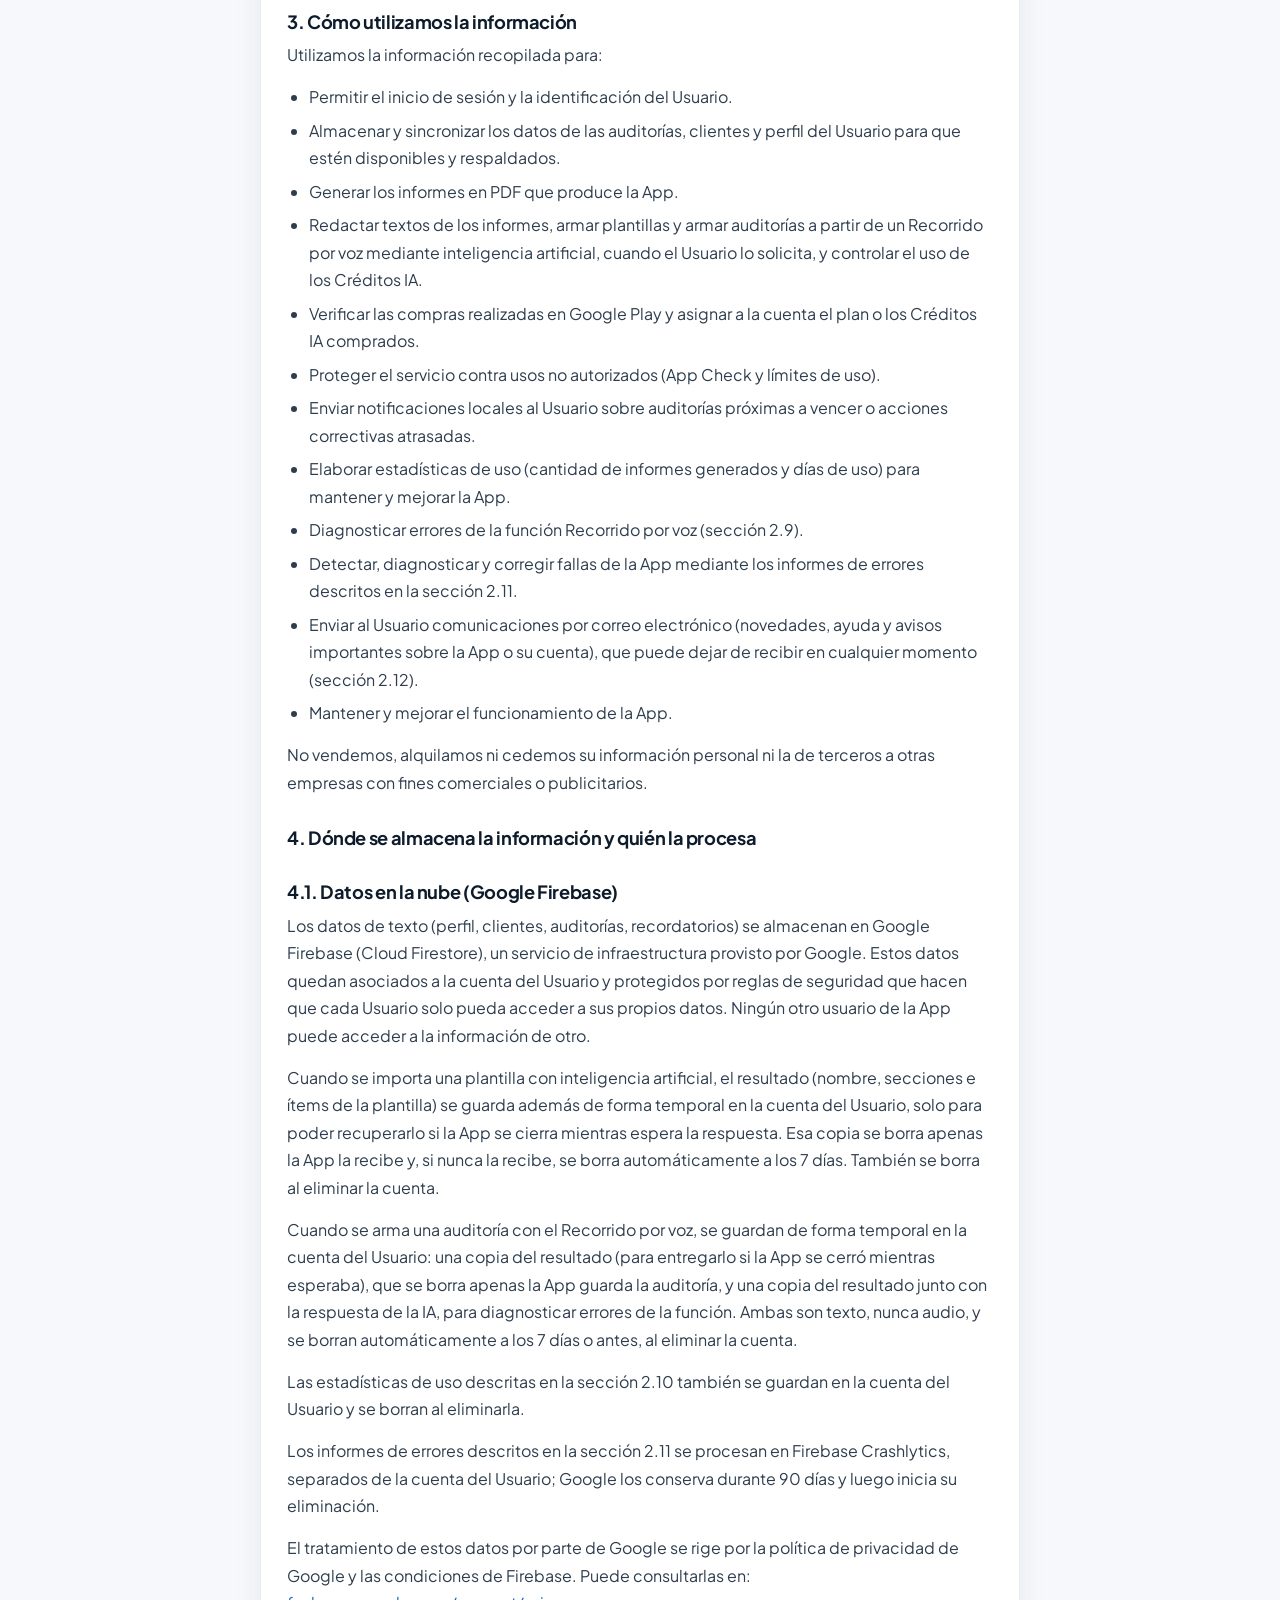
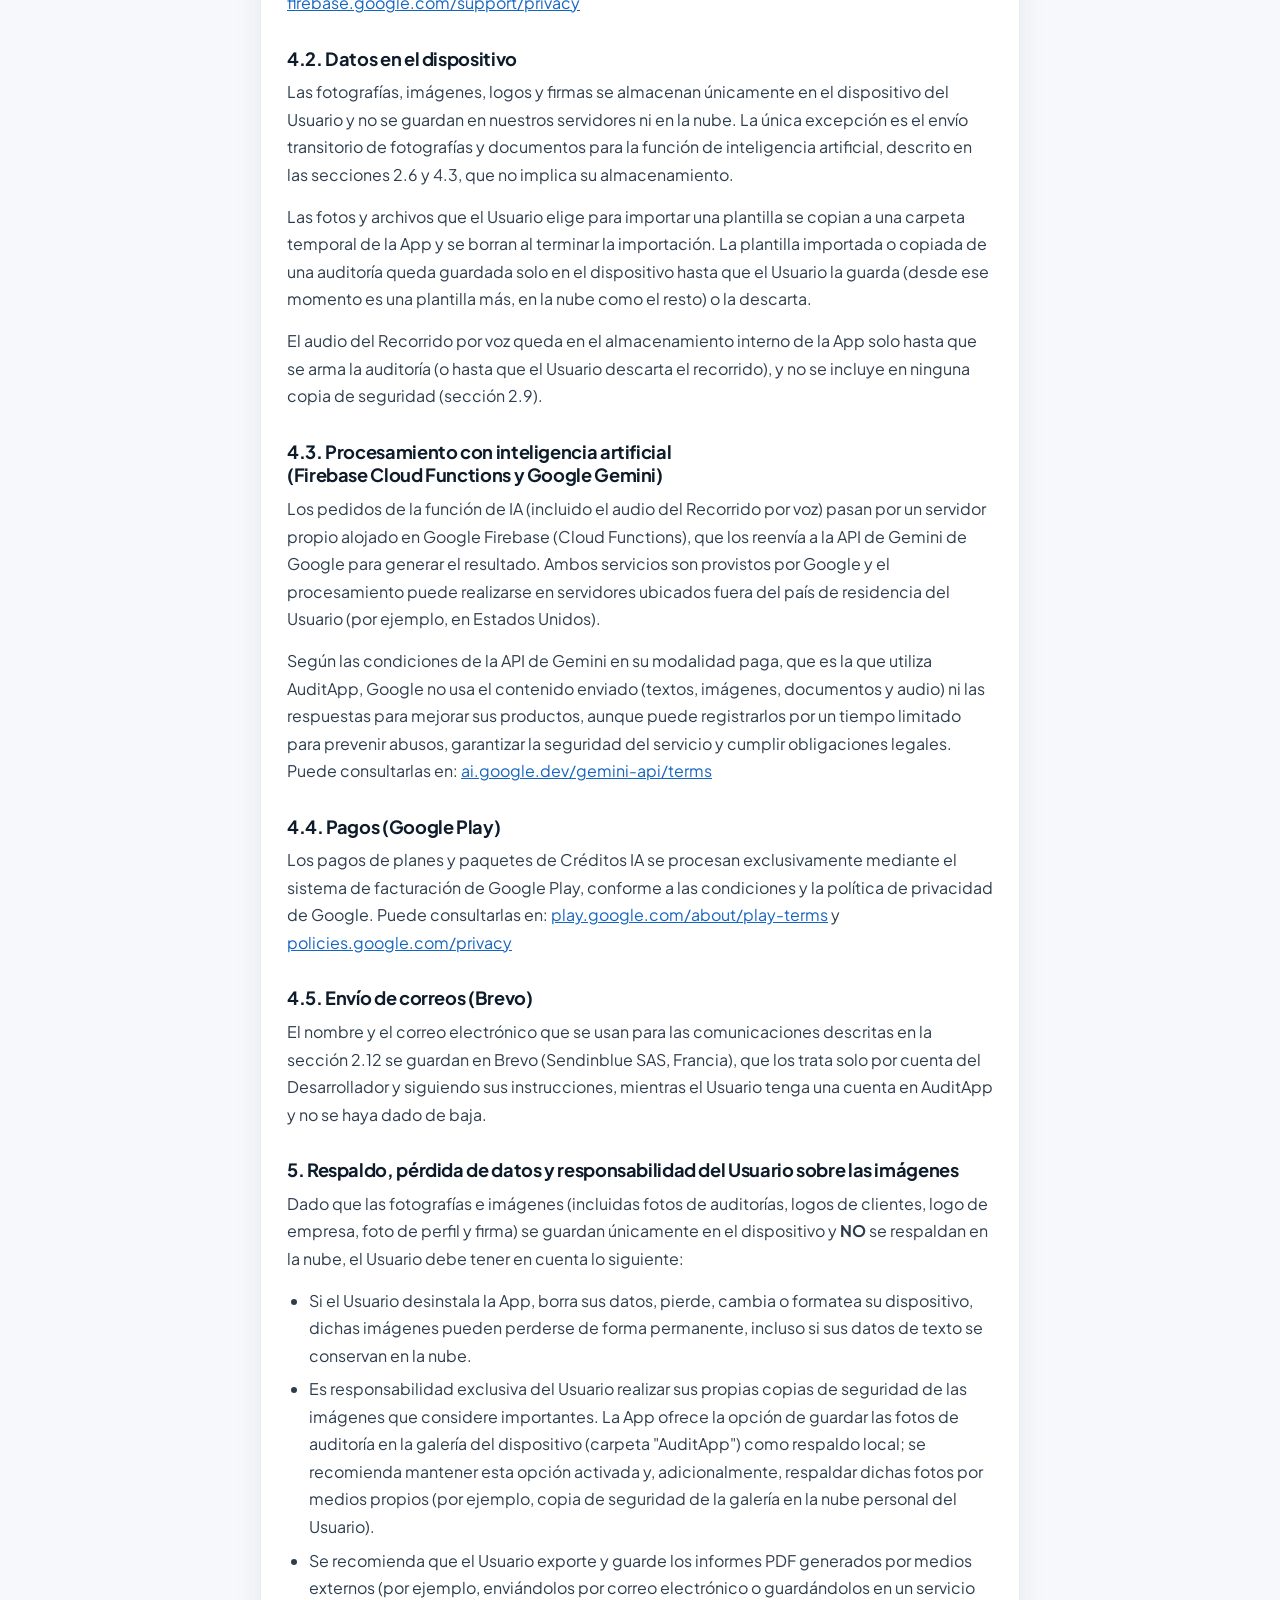
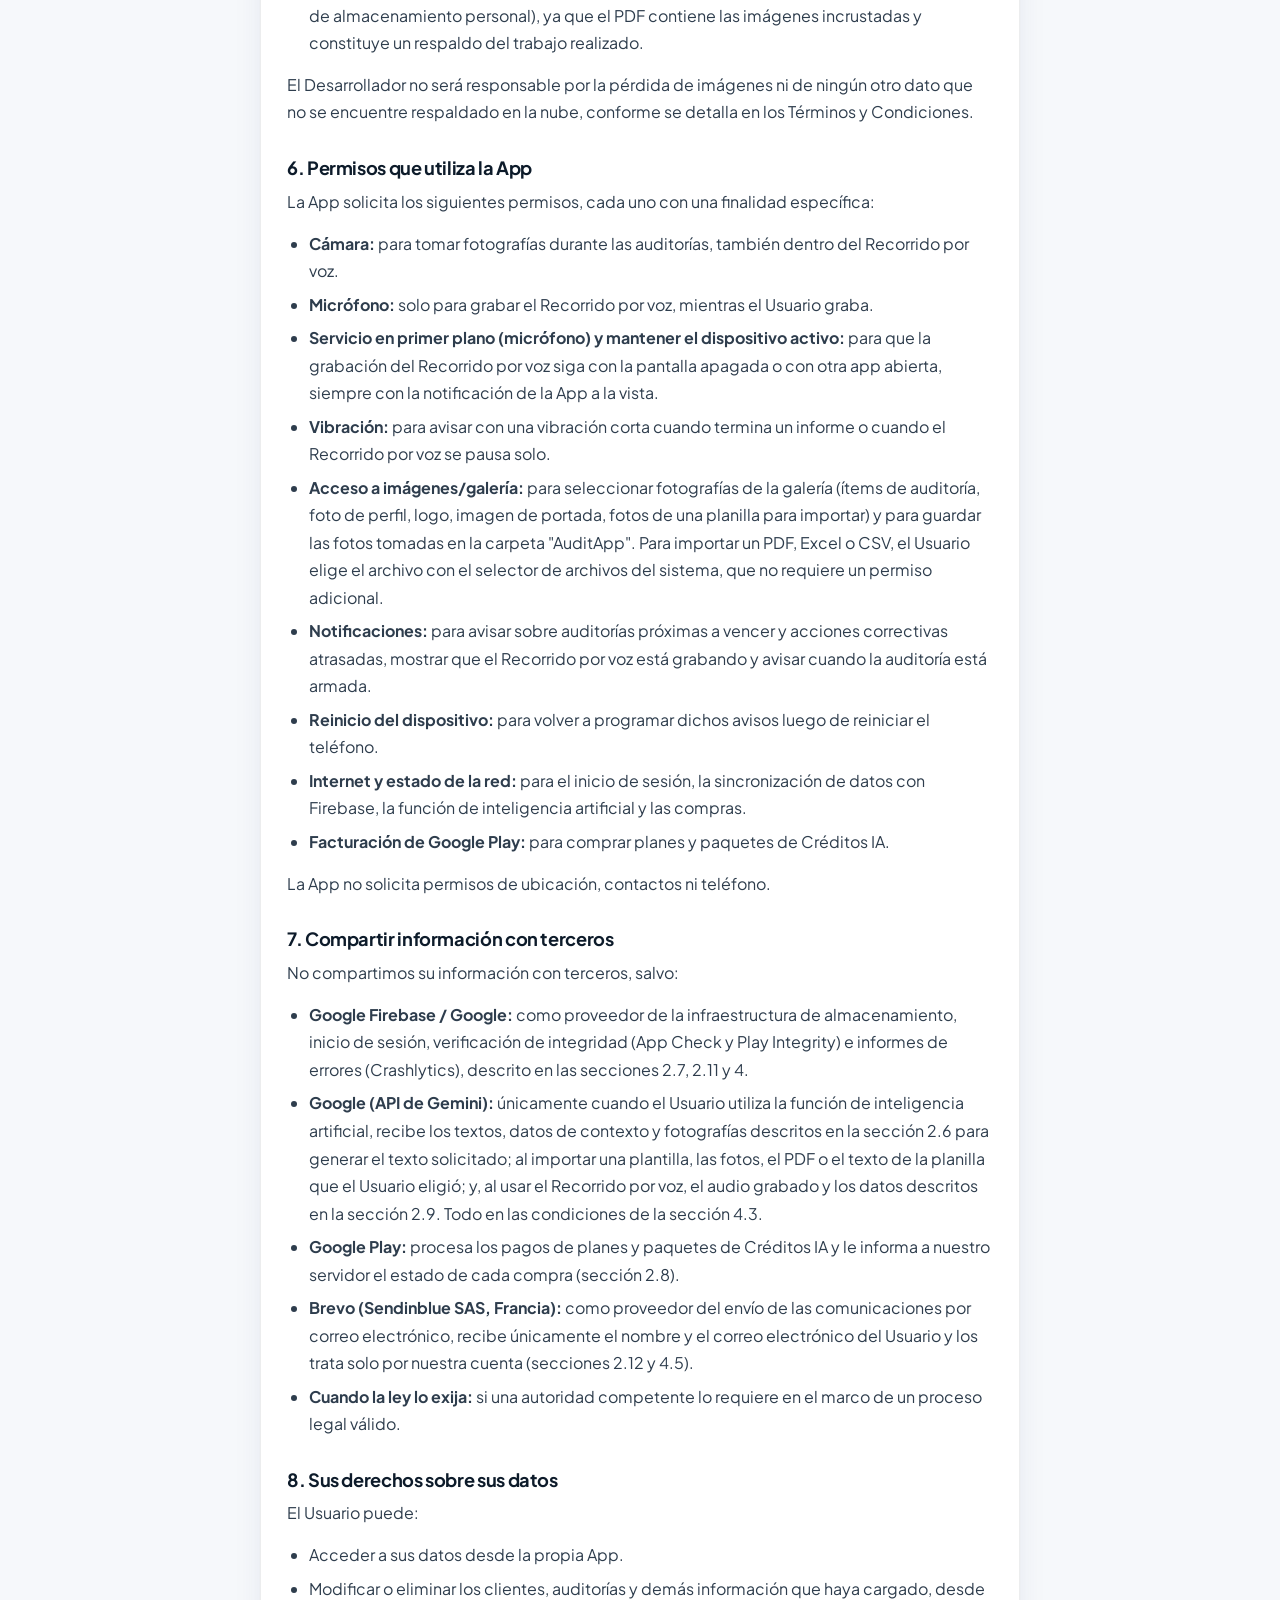
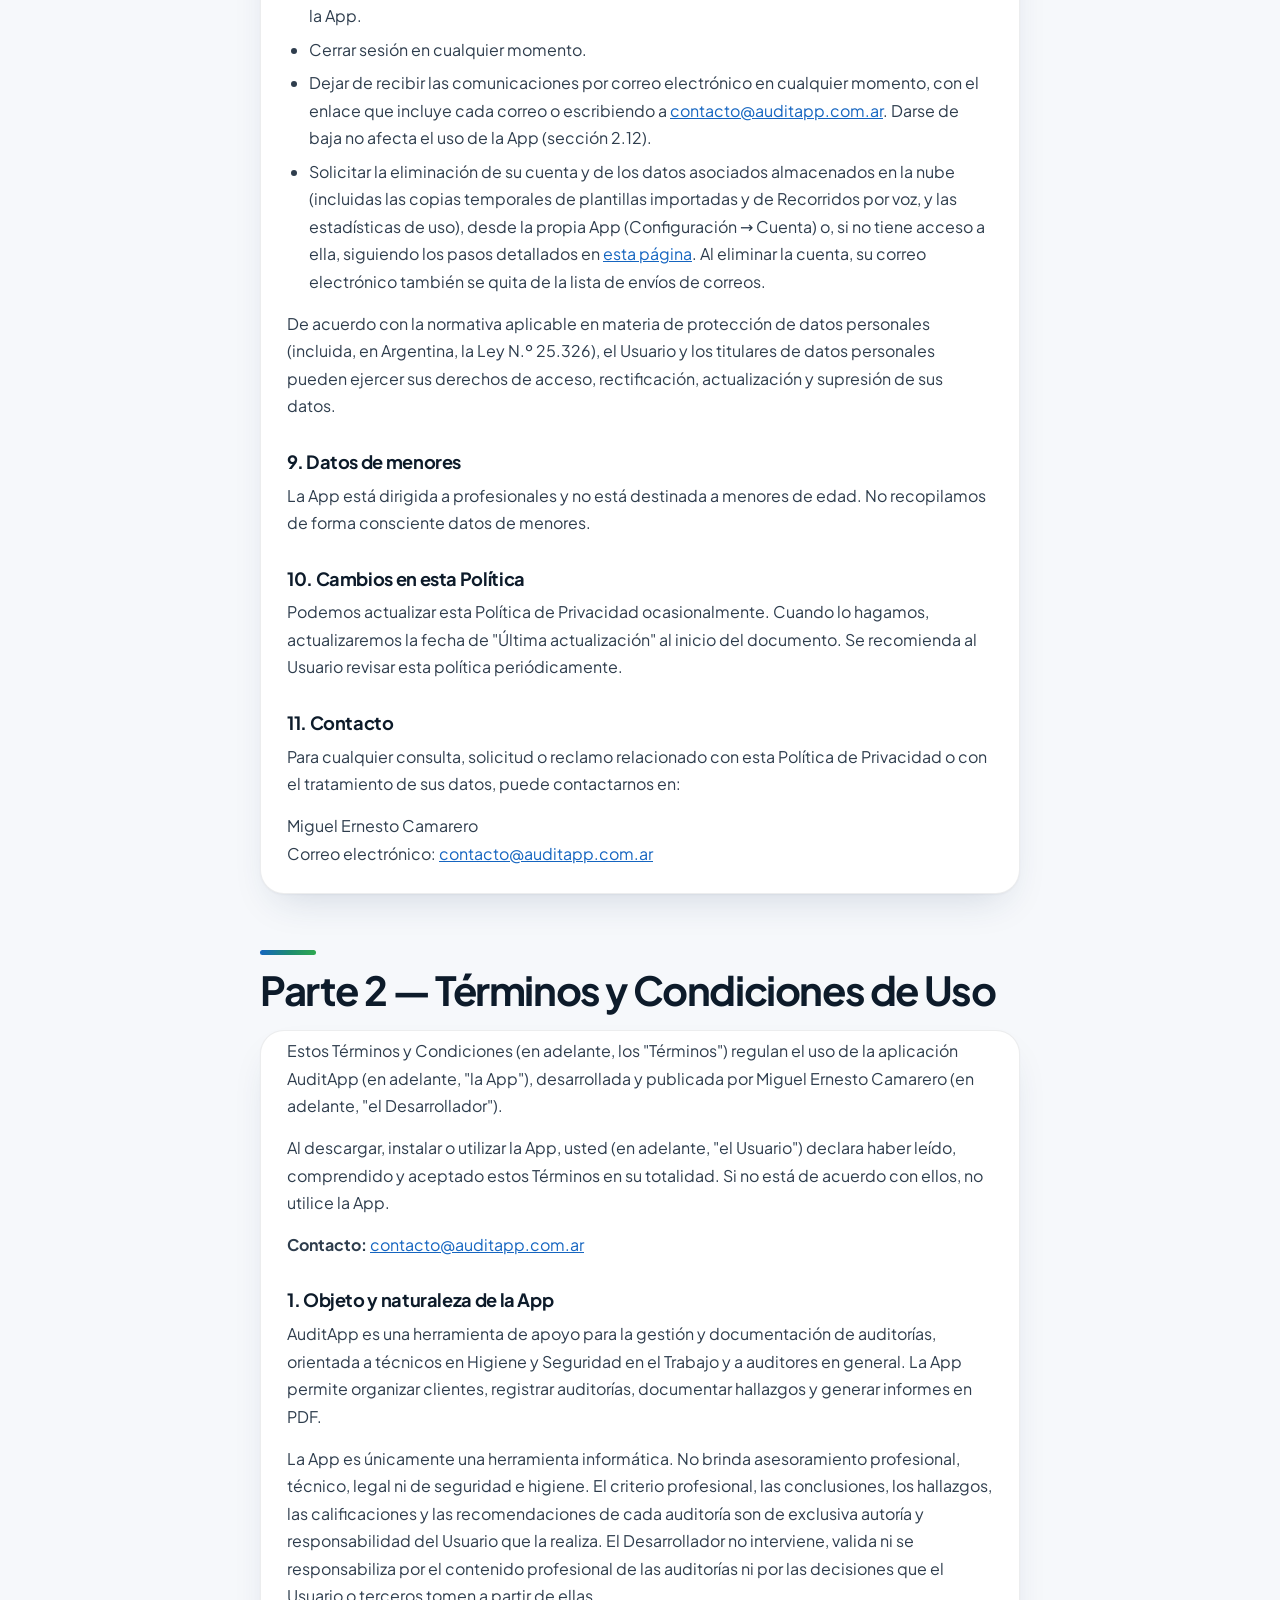
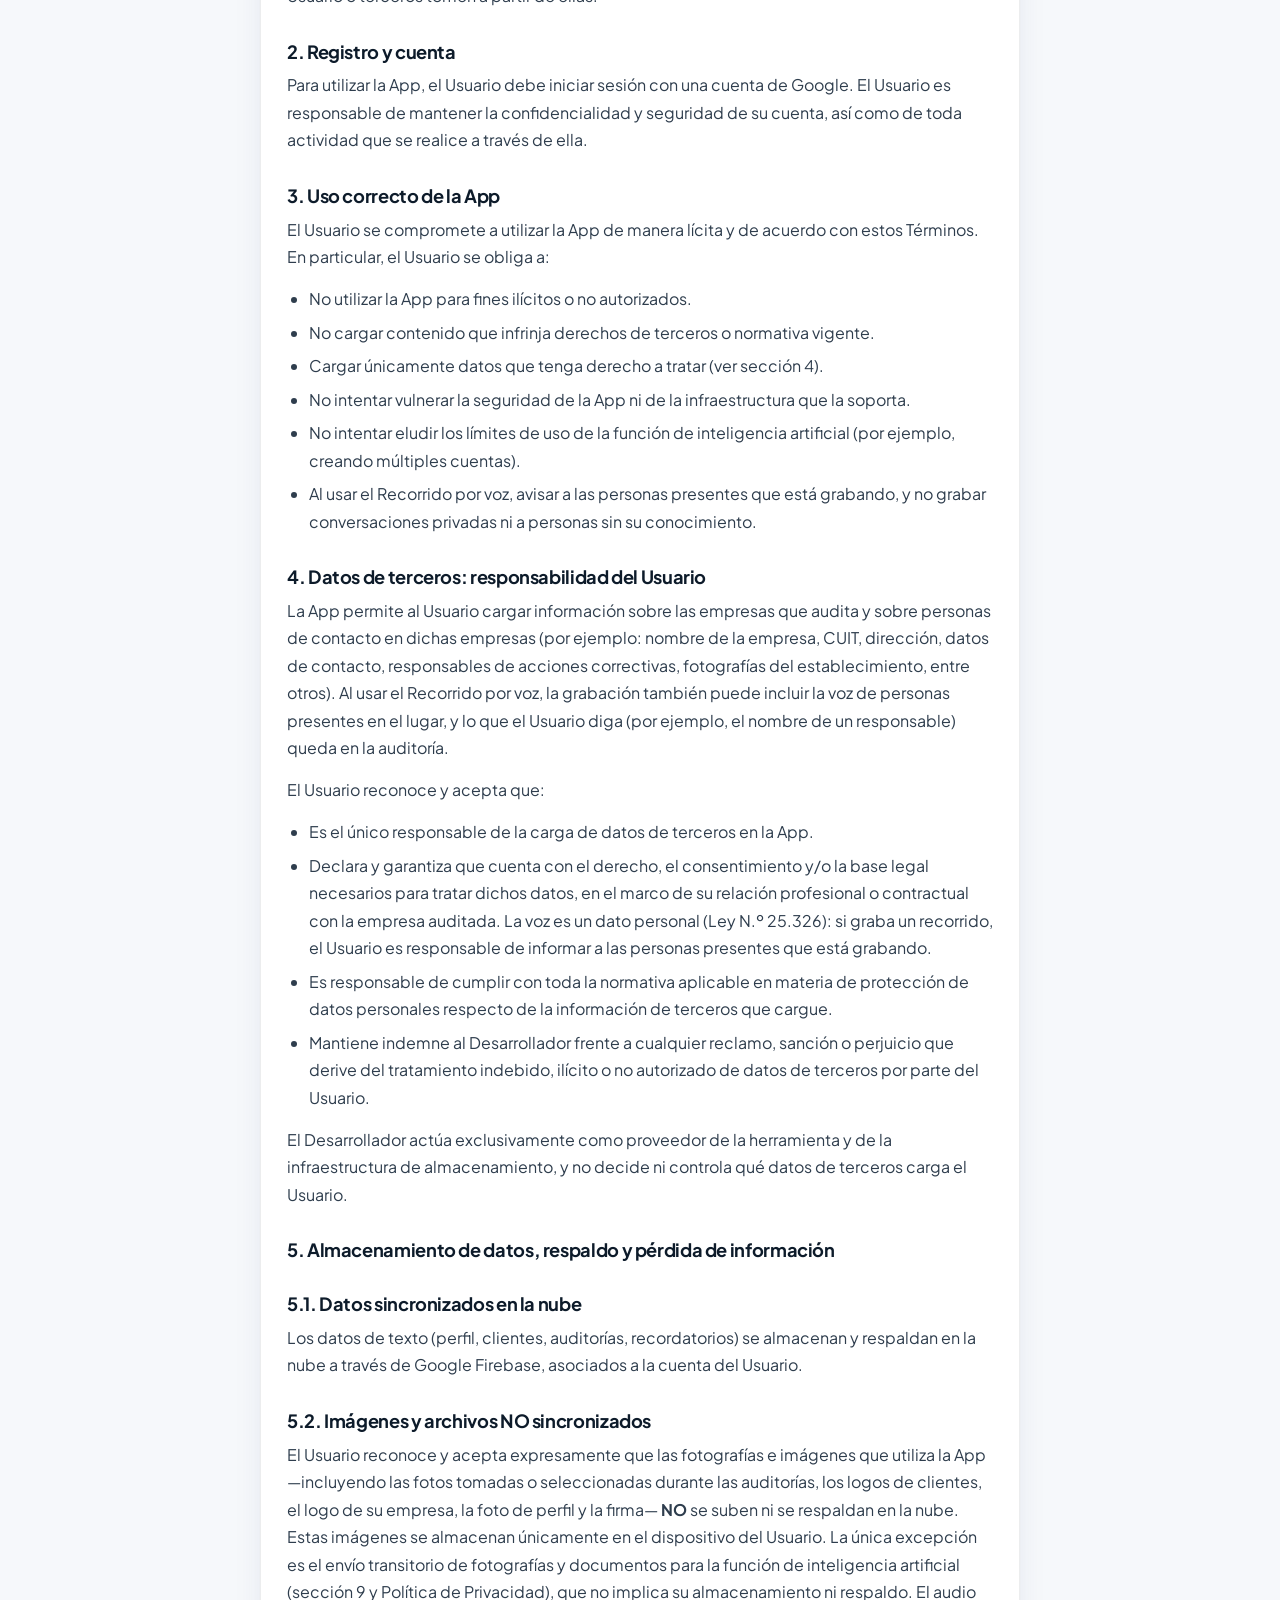
==== commit 3f62ff10: "Diseño nuevo del sitio (versión B) en las 8 páginas - Inicio nuevo: título grande con degradé, disti" ====
--- a/index.html
+++ b/index.html
@@ -2,141 +2,42 @@
 <html lang="es">
 <head>
 <meta charset="utf-8">
-<meta name="viewport" content="width=device-width, initial-scale=1">
+<meta name="viewport" content="width=device-width, initial-scale=1, viewport-fit=cover">
 <title>AuditApp — Política de Privacidad y Términos y Condiciones</title>
-<style>
-  :root {
-    color-scheme: light;
-    --azul: #1B3A5C;
-    --texto: #0D1B2A;
-    --texto-sec: #5A6A7A;
-    --fondo: #F4F6F8;
-    --borde: #E1E6EB;
-  }
-  * { box-sizing: border-box; }
-  body {
-    margin: 0;
-    background: var(--fondo);
-    color: var(--texto);
-    font-family: -apple-system, BlinkMacSystemFont, "Segoe UI", Roboto, Helvetica, Arial, sans-serif;
-    line-height: 1.6;
-  }
-  header {
-    background: var(--azul);
-    color: #fff;
-    padding: 28px 20px;
-    text-align: center;
-  }
-  header h1 {
-    margin: 0 0 8px;
-    font-size: 1.4rem;
-  }
-  header p {
-    margin: 2px 0;
-    opacity: 0.85;
-    font-size: 0.9rem;
-  }
-  main {
-    max-width: 760px;
-    margin: 0 auto;
-    padding: 24px 20px 64px;
-  }
-  .intro {
-    background: #fff;
-    border: 1px solid var(--borde);
-    border-radius: 10px;
-    padding: 16px 20px;
-    margin-bottom: 24px;
-  }
-  nav.toc {
-    background: #fff;
-    border: 1px solid var(--borde);
-    border-radius: 10px;
-    padding: 16px 20px;
-    margin-bottom: 32px;
-  }
-  nav.toc p.toc-title {
-    margin: 0 0 10px;
-    font-weight: 700;
-    color: var(--azul);
-  }
-  nav.toc h4 {
-    margin: 14px 0 6px;
-    color: var(--azul);
-    font-size: 0.95rem;
-  }
-  nav.toc ol {
-    margin: 0;
-    padding-left: 20px;
-  }
-  nav.toc li { margin-bottom: 3px; }
-  nav.toc a {
-    color: var(--azul);
-    text-decoration: none;
-    font-size: 0.92rem;
-  }
-  nav.toc a:hover { text-decoration: underline; }
-  .parte-titulo {
-    color: var(--azul);
-    font-size: 1.5rem;
-    margin: 40px 0 4px;
-    border-bottom: 3px solid var(--azul);
-    padding-bottom: 10px;
-  }
-  section {
-    background: #fff;
-    border: 1px solid var(--borde);
-    border-radius: 10px;
-    padding: 8px 24px 24px;
-    margin-bottom: 20px;
-  }
-  h3 {
-    color: var(--azul);
-    font-size: 1.05rem;
-    margin-bottom: 6px;
-  }
-  .meta {
-    color: var(--texto-sec);
-    font-size: 0.9rem;
-  }
-  ul { padding-left: 22px; }
-  li { margin-bottom: 6px; }
-  strong.important {
-    color: #C62828;
-  }
-  a { color: var(--azul); }
-  footer {
-    text-align: center;
-    color: var(--texto-sec);
-    font-size: 0.85rem;
-    padding: 24px 20px 40px;
-  }
-</style>
+<meta name="theme-color" content="#F6F8FB">
+<link rel="icon" href="favicon.png" type="image/png">
+<link rel="apple-touch-icon" href="apple-touch-icon.png">
+<link rel="preload" href="fuentes/plus-jakarta-sans-latin.woff2" as="font" type="font/woff2" crossorigin>
+<link rel="stylesheet" href="estilos.css">
+<script src="movimiento.js" defer></script>
 </head>
 <body>
-<!-- Menú del sitio de ayuda (estilos propios para no tocar los de esta página) -->
-<style>
-  html{scroll-padding-top:60px}
-  .sitio-nav{background:#1B3A5C;position:sticky;top:0;z-index:10;box-shadow:0 1px 4px rgba(0,0,0,.15);border-bottom:1px solid rgba(255,255,255,.12)}
-  .sitio-nav .barra{max-width:760px;margin:0 auto;display:flex;align-items:center;gap:4px;padding:0 8px;overflow-x:auto;scrollbar-width:none}
-  .sitio-nav .barra::-webkit-scrollbar{display:none}
-  .sitio-nav a{flex:0 0 auto;color:rgba(255,255,255,.8);text-decoration:none;font-size:.9rem;padding:13px 10px;border-bottom:3px solid transparent;white-space:nowrap}
-  .sitio-nav a:hover{color:#fff}
-  .sitio-nav a[aria-current="page"]{color:#fff;font-weight:600;border-bottom-color:#fff}
-  .sitio-nav a.marca{color:#fff;font-weight:700;margin-right:6px}
-</style>
-<nav class="sitio-nav" aria-label="Menú principal">
-  <div class="barra">
-    <a class="marca" href="inicio.html">AuditApp</a>
-    <a href="inicio.html">Inicio</a>
-    <a href="primeros-pasos.html">Primeros pasos</a>
-    <a href="preguntas-frecuentes.html">Preguntas frecuentes</a>
-    <a href="consejos.html">Consejos</a>
-    <a href="legales.html" aria-current="page">Legales</a>
-    <a href="contacto.html">Contacto</a>
+<header class="barra">
+  <div class="envoltura">
+    <a class="marca" href="inicio.html"><img src="imagenes/logo.png" width="34" height="34" alt="">AuditApp</a>
+    <nav class="menu-escritorio" aria-label="Menú principal">
+      <a href="inicio.html">Inicio</a>
+      <a href="primeros-pasos.html">Primeros pasos</a>
+      <a href="preguntas-frecuentes.html">Preguntas frecuentes</a>
+      <a href="consejos.html">Consejos</a>
+      <a href="legales.html" aria-current="page">Legales</a>
+      <a href="contacto.html">Contacto</a>
+    </nav>
+    <a class="boton lleno boton-chico" href="https://play.google.com/store/apps/details?id=com.miguel.auditapp">Descargar</a>
+    <details class="menu-movil">
+      <summary aria-label="Abrir el menú"><svg viewBox="0 0 24 24" fill="none" stroke="currentColor" stroke-width="2" stroke-linecap="round" aria-hidden="true"><path d="M4 8h16M4 16h16"/></svg></summary>
+      <nav aria-label="Menú principal">
+        <a href="inicio.html">Inicio</a>
+        <a href="primeros-pasos.html">Primeros pasos</a>
+        <a href="preguntas-frecuentes.html">Preguntas frecuentes</a>
+        <a href="consejos.html">Consejos</a>
+        <a href="legales.html" aria-current="page">Legales</a>
+        <a href="contacto.html">Contacto</a>
+      </nav>
+    </details>
   </div>
-</nav>
-
+</header>
+<div class="pagina pagina-legal">
 <header>
   <h1>AuditApp — Política de Privacidad y Términos y Condiciones</h1>
   <p>Última actualización: 6 de noviembre de 2026</p>
@@ -466,11 +367,29 @@
     <p>Miguel Ernesto Camarero<br>Correo electrónico: <a href="mailto:contacto@auditapp.com.ar">contacto@auditapp.com.ar</a></p>
   </section>
 </main>
-
-<footer>
-  AuditApp — Miguel Ernesto Camarero<br>
-  <a href="mailto:contacto@auditapp.com.ar">contacto@auditapp.com.ar</a> · <a href="https://www.instagram.com/auditapp.app/">Instagram @auditapp.app</a>
+</div>
+<footer class="pie">
+  <div class="envoltura">
+    <div style="display:grid; gap:12px">
+      <a class="marca" href="inicio.html"><img src="imagenes/logo.png" width="34" height="34" alt="">AuditApp</a>
+      <p>Auditorías de Higiene y Seguridad, simples y profesionales.</p>
+    </div>
+    <nav class="pie-enlaces" aria-label="Más páginas">
+      <a href="primeros-pasos.html">Primeros pasos</a>
+      <a href="preguntas-frecuentes.html">Preguntas frecuentes</a>
+      <a href="consejos.html">Consejos</a>
+      <a href="legales.html">Legales</a>
+      <a href="contacto.html">Contacto</a>
+    </nav>
+    <div class="contactos">
+      <a href="mailto:contacto@auditapp.com.ar"><svg viewBox="0 0 24 24" aria-hidden="true"><rect x="3" y="5" width="18" height="14" rx="2"/><path d="M3.5 7l8.5 6 8.5-6"/></svg>contacto@auditapp.com.ar</a>
+      <a href="https://www.instagram.com/auditapp.app/"><svg viewBox="0 0 24 24" aria-hidden="true"><rect x="3" y="3" width="18" height="18" rx="5"/><circle cx="12" cy="12" r="4"/><circle cx="17.3" cy="6.7" r=".6"/></svg>@auditapp.app</a>
+    </div>
+    <div class="legal">
+      <span>AuditApp — Miguel Ernesto Camarero</span>
+      <span>Sin cookies ni seguimiento.</span>
+    </div>
+  </div>
 </footer>
-
 </body>
 </html>
--- a/estilos.css
+++ b/estilos.css
@@ -0,0 +1,417 @@
+/* Estilos del sitio de AuditApp (diseño B, noviembre de 2026). Colores de la app (ui/theme/Color.kt).
+   Concepto: claro y aireado. Títulos enormes y apretados con una palabra en degradé azul→verde de la app,
+   tarjetas grandes y redondeadas con sombras suaves, y el Recorrido por voz contado con burbujas junto al teléfono.
+   Un solo aspecto claro, igual que la app. Fuente guardada en el sitio (Plus Jakarta Sans, SIL OFL 1.1). */
+@font-face {
+  font-family: "Jakarta";
+  src: url(fuentes/plus-jakarta-sans-latin.woff2) format("woff2");
+  font-weight: 200 800; font-style: normal; font-display: swap;
+}
+:root {
+  color-scheme: light;
+  --azul: #1B3A5C;
+  --azul-medio: #1565C0;
+  --azul-claro: #E3EEF9;
+  --verde: #2E7D52;
+  --verde-vivo: #2FA84F;
+  --verde-claro: #E2F4E7;
+  --dorado: #B8860B;
+  --dorado-claro: #FFF4D6;
+  --morado: #6A4C93;
+  --morado-claro: #EFE9F8;
+  --rojo: #C62828;
+  --ambar: #F9A825;
+  --gris: #757575;
+  --tinta: #0D1B2A;
+  --tinta-2: #536375;
+  --fondo: #F6F8FB;
+  --blanco: #FFFFFF;
+  --linea: rgba(13, 27, 42, .08);
+  --sombra: 0 1px 2px rgba(13,27,42,.04), 0 18px 40px -16px rgba(27,58,92,.18);
+  --sombra-alta: 0 2px 4px rgba(13,27,42,.05), 0 30px 60px -20px rgba(27,58,92,.28);
+  --degrade: linear-gradient(100deg, #1565C0 0%, #1E8C6E 55%, #2FA84F 100%);
+  --fuente: "Jakarta", system-ui, -apple-system, "Segoe UI", Roboto, Arial, sans-serif;
+  --radio: 28px;
+}
+* { box-sizing: border-box; }
+html { -webkit-text-size-adjust: 100%; scroll-behavior: smooth; scroll-padding-top: 80px; }
+body {
+  margin: 0; background: var(--fondo); color: var(--tinta);
+  font-family: var(--fuente); font-size: 1.0625rem; line-height: 1.6;
+  -webkit-font-smoothing: antialiased; overflow-x: clip;
+}
+body::before { content: ""; position: fixed; inset: 0 0 auto; height: env(safe-area-inset-top, 0px); z-index: 40; background: var(--fondo); }
+a { color: var(--azul-medio); }
+a:focus-visible, summary:focus-visible { outline: 3px solid var(--azul-medio); outline-offset: 3px; border-radius: 10px; }
+img { max-width: 100%; display: block; }
+h1, h2, h3 { margin: 0; text-wrap: balance; }
+p { margin: 0; }
+.envoltura {
+  max-width: 1120px; margin-inline: auto;
+  padding-left: max(20px, env(safe-area-inset-left, 0px));
+  padding-right: max(20px, env(safe-area-inset-right, 0px));
+}
+.degrade { background: var(--degrade); -webkit-background-clip: text; background-clip: text; color: transparent; }
+
+/* Barra */
+.barra {
+  position: sticky; top: env(safe-area-inset-top, 0px); z-index: 30;
+  background: rgba(246,248,251,.78); -webkit-backdrop-filter: saturate(160%) blur(14px); backdrop-filter: saturate(160%) blur(14px);
+  border-bottom: 1px solid var(--linea);
+}
+.barra .envoltura { display: flex; align-items: center; gap: 14px; min-height: 64px; }
+.marca { display: flex; flex-shrink: 0; align-items: center; gap: 10px; text-decoration: none; color: var(--tinta); font-weight: 800; font-size: 1.15rem; letter-spacing: -.03em; white-space: nowrap; margin-right: auto; }
+.marca img { width: 34px; height: 34px; }
+.menu-escritorio { display: none; }
+.menu-escritorio a { color: var(--tinta-2); text-decoration: none; font-size: .94rem; font-weight: 500; }
+.menu-escritorio a:hover, .menu-escritorio a[aria-current="page"] { color: var(--tinta); }
+.menu-movil { position: relative; }
+.menu-movil summary {
+  list-style: none; cursor: pointer; display: grid; place-items: center; width: 44px; height: 44px;
+  border-radius: 14px; background: var(--blanco); border: 1px solid var(--linea); color: var(--tinta);
+}
+.menu-movil summary::-webkit-details-marker { display: none; }
+.menu-movil summary svg { width: 22px; height: 22px; }
+.menu-movil nav {
+  position: absolute; right: 0; top: calc(100% + 10px); width: min(260px, calc(100vw - 40px));
+  background: var(--blanco); border: 1px solid var(--linea); border-radius: 20px; padding: 8px;
+  display: grid; box-shadow: var(--sombra-alta);
+}
+.menu-movil nav a { padding: 12px 14px; border-radius: 12px; color: var(--tinta); text-decoration: none; font-weight: 500; }
+.menu-movil nav a:hover, .menu-movil nav a[aria-current="page"] { background: var(--fondo); }
+/* "Descargar" de la barra: oculto en pantallas chicas (la portada ya tiene el de Google Play), así el logo
+   y el nombre se ven siempre completos. La regla va con .barra para que no la pise la de .boton. */
+.barra .boton-chico { display: none; flex-shrink: 0; }
+@media (min-width: 600px) { .barra .boton-chico { display: inline-flex; } }
+@media (min-width: 900px) {
+  .barra .envoltura { display: grid; grid-template-columns: 1fr auto 1fr; min-height: 72px; }
+  .menu-movil { display: none; }
+  .menu-escritorio { display: flex; gap: 30px; }
+  .barra .boton-chico { justify-self: end; }
+}
+
+/* Botones */
+.boton {
+  display: inline-flex; align-items: center; justify-content: center; gap: 10px;
+  font: inherit; font-weight: 700; font-size: 1rem; letter-spacing: -.01em; text-decoration: none;
+  padding: 15px 24px; border-radius: 999px; transition: transform .2s ease, box-shadow .2s ease, background .2s;
+}
+.boton svg { width: 20px; height: 20px; flex: 0 0 auto; }
+.boton.lleno { background: var(--azul); color: #fff; box-shadow: 0 12px 24px -10px rgba(27,58,92,.6); }
+.boton.lleno:hover { background: #142D49; transform: translateY(-2px); box-shadow: 0 18px 30px -12px rgba(27,58,92,.6); }
+.boton.borde { color: var(--tinta); background: rgba(255,255,255,.6); border: 1.5px solid rgba(13,27,42,.16); }
+.boton.borde:hover { border-color: var(--tinta); transform: translateY(-2px); }
+.boton-chico.boton { padding: 10px 18px; font-size: .9rem; }
+
+/* Portada */
+.portada { position: relative; isolation: isolate; }
+.portada::before {
+  content: ""; position: absolute; inset: -80px 0 0; z-index: -1; pointer-events: none;
+  background:
+    radial-gradient(45% 40% at 88% 30%, rgba(47,168,79,.10), transparent 70%),
+    linear-gradient(180deg, #DCEAF8 0%, #EAF2FA 45%, var(--fondo) 100%);
+}
+.portada .envoltura { display: grid; gap: 48px; padding-block: 44px 72px; }
+.portada .texto { min-width: 0; display: grid; gap: 20px; justify-items: start; }
+.pastilla {
+  display: inline-flex; align-items: center; gap: 8px; font-size: .76rem; font-weight: 800; letter-spacing: .08em; text-transform: uppercase;
+  color: #7A5A06; background: rgba(255,244,214,.85); border: 1px solid #EED9A2; padding: 6px 14px 6px 10px; border-radius: 999px;
+}
+.pastilla svg { width: 15px; height: 15px; color: var(--dorado); }
+.portada h1 { font-size: clamp(2.5rem, 10.5vw, 5rem); font-weight: 700; letter-spacing: -.045em; line-height: 1.03; }
+.portada .bajada { font-size: clamp(1.05rem, 3.6vw, 1.2rem); font-weight: 600; color: var(--tinta); opacity: .78; max-width: 40ch; line-height: 1.5; }
+.portada .detalle { font-size: clamp(1.02rem, 3.4vw, 1.12rem); color: var(--tinta-2); max-width: 46ch; }
+.botones { display: flex; flex-wrap: wrap; align-items: center; gap: 12px; margin-top: 6px; }
+/* Distintivo oficial de Google Play: la imagen trae margen transparente, por eso el margen negativo. */
+.descargar-oficial { display: inline-block; margin: -7px -6px; border-radius: 12px; transition: transform .2s ease; }
+.descargar-oficial img { height: 68px; width: auto; }
+.descargar-oficial:hover { transform: translateY(-2px); }
+.nota { font-size: .86rem; color: var(--tinta-2); }
+.nota b { color: var(--tinta); font-weight: 700; }
+
+/* Teléfono + burbujas */
+/* En el celular la escena es una columna: burbuja de voz montada sobre el borde de arriba del teléfono,
+   el teléfono, y la burbuja del ítem montada sobre su borde de abajo. Al ir en el flujo (no superpuestas),
+   la escena crece con lo que miden las burbujas y nunca tapan el texto de arriba ni lo que sigue. */
+.escena { position: relative; min-width: 0; display: flex; flex-direction: column; align-items: center; }
+.telefono {
+  position: relative; z-index: 1; width: clamp(208px, 60vw, 290px); padding: 9px; border-radius: 42px;
+  background: #0B1726; box-shadow: var(--sombra-alta), inset 0 0 0 1.5px rgba(255,255,255,.12);
+}
+.telefono img { width: 100%; height: auto; aspect-ratio: 9 / 17.5; object-fit: cover; object-position: top; border-radius: 34px; }
+.burbuja {
+  position: relative; z-index: 2; background: var(--blanco);
+  border-radius: 16px; box-shadow: 0 2px 6px rgba(13,27,42,.06), 0 22px 44px -18px rgba(13,27,42,.32); padding: 10px 13px 11px;
+}
+.burbuja.voz { order: -1; align-self: flex-start; margin-bottom: -6px; max-width: min(250px, 78%); }
+.burbuja.app { align-self: flex-end; margin-top: -34px; width: min(280px, 84%); }
+.quien { display: flex; align-items: center; gap: 5px; font-size: .62rem; font-weight: 800; letter-spacing: .07em; text-transform: uppercase; white-space: nowrap; margin-bottom: 4px; }
+.burbuja.voz .quien { color: var(--azul-medio); }
+.burbuja.app .quien { color: var(--dorado); }
+.quien svg { width: 13px; height: 13px; }
+.onda { display: inline-flex; align-items: center; gap: 2px; height: 13px; margin-left: 4px; }
+.onda i { width: 3px; border-radius: 2px; background: var(--azul-medio); height: 40%; }
+.onda i:nth-child(2) { height: 90%; } .onda i:nth-child(3) { height: 60%; } .onda i:nth-child(4) { height: 100%; } .onda i:nth-child(5) { height: 50%; }
+.burbuja.voz p { font-size: .88rem; font-weight: 500; line-height: 1.4; }
+.item { border: 1px solid var(--linea); border-radius: 13px; padding: 9px 11px; background: var(--fondo); }
+.item .lugar { display: inline-flex; align-items: center; gap: 4px; font-size: .68rem; font-weight: 700; color: var(--azul-medio); }
+.item .lugar svg { width: 12px; height: 12px; }
+.item h3 { font-size: .86rem; line-height: 1.3; letter-spacing: -.01em; margin-top: 3px; }
+.item p { font-size: .78rem; color: var(--tinta-2); margin-top: 4px; line-height: 1.4; }
+.estado-ia { display: inline-flex; align-items: center; gap: 4px; margin-top: 7px; font-size: .68rem; font-weight: 800; color: #fff; background: var(--rojo); padding: 2px 9px; border-radius: 999px; }
+.estado-ia svg { width: 11px; height: 11px; }
+/* En pantallas anchas: teléfono al costado del texto y burbujas superpuestas, con su tamaño normal. */
+@media (min-width: 900px) {
+  .portada .envoltura { grid-template-columns: 1.08fr .92fr; align-items: center; padding-block: 72px 96px; }
+  .escena { flex-direction: row; justify-content: center; padding: 40px 0; }
+  .burbuja { position: absolute; margin: 0; border-radius: 18px; padding: 13px 16px 14px; }
+  .burbuja.voz { top: 9%; left: -6%; max-width: min(290px, 80%); }
+  .burbuja.app { bottom: 6%; right: -4%; width: min(310px, 90%); }
+  .quien { font-size: .7rem; letter-spacing: .1em; gap: 6px; margin-bottom: 6px; }
+  .burbuja.voz p { font-size: .98rem; line-height: 1.45; }
+  .item { border-radius: 16px; padding: 12px 14px; }
+  .item .lugar { font-size: .74rem; }
+  .item h3 { font-size: .96rem; margin-top: 4px; }
+  .item p { font-size: .86rem; margin-top: 6px; line-height: 1.45; }
+  .estado-ia { margin-top: 10px; font-size: .74rem; padding: 3px 10px; }
+}
+
+/* Secciones */
+.seccion { padding-block: 72px; }
+.encabezado { display: grid; gap: 14px; max-width: 760px; }
+.rotulo { font-size: .8rem; font-weight: 800; letter-spacing: .1em; text-transform: uppercase; color: var(--azul-medio); }
+.seccion h2 { font-size: clamp(2rem, 7.5vw, 3.4rem); font-weight: 800; letter-spacing: -.04em; line-height: 1.05; }
+.encabezado p { color: var(--tinta-2); font-size: 1.1rem; max-width: 60ch; }
+
+/* Tarjetas de funciones */
+.grilla { display: grid; gap: 16px; margin-top: 40px; }
+.tarjeta {
+  background: var(--blanco); border: 1px solid var(--linea); border-radius: var(--radio);
+  padding: 28px; box-shadow: var(--sombra); display: grid; gap: 12px; align-content: start; min-width: 0;
+  transition: transform .25s ease, box-shadow .25s ease;
+}
+.tarjeta:hover { transform: translateY(-4px); box-shadow: var(--sombra-alta); }
+.tarjeta h3 { font-size: 1.35rem; font-weight: 800; letter-spacing: -.03em; line-height: 1.2; }
+.tarjeta p { color: var(--tinta-2); }
+.icono { width: 52px; height: 52px; border-radius: 16px; display: grid; place-items: center; background: var(--azul-claro); color: var(--azul); }
+.icono svg { width: 26px; height: 26px; fill: none; stroke: currentColor; stroke-width: 1.9; stroke-linecap: round; stroke-linejoin: round; }
+.tarjeta.ia { background: linear-gradient(150deg, #FFF8E6 0%, #FFFFFF 70%); border-color: #F0DFB3; }
+.tarjeta.ia .icono { background: #fff; color: var(--dorado); box-shadow: inset 0 0 0 1.5px var(--dorado); }
+.boton-ia { display: inline-flex; align-items: center; gap: 8px; width: fit-content; margin-top: 6px; padding: 9px 16px; border-radius: 999px; background: var(--dorado-claro); border: 1.5px solid var(--dorado); color: #3B2C05; font-size: .9rem; font-weight: 700; }
+.boton-ia svg { width: 16px; height: 16px; color: var(--dorado); }
+.tarjeta.voz .icono { background: var(--azul); color: #fff; }
+.tarjeta.capacitacion .icono { background: var(--morado-claro); color: var(--morado); }
+.tarjeta.pdf .icono { background: #FDECEC; color: var(--rojo); }
+.tarjeta.sin-senal { background: linear-gradient(120deg, var(--verde-claro) 0%, #FFFFFF 75%); border-color: #CBE8D3; }
+.tarjeta.sin-senal .icono { background: #fff; color: var(--verde); box-shadow: inset 0 0 0 1.5px #A9D9B6; }
+.estados { display: flex; flex-wrap: wrap; gap: 6px; }
+.estado { font-size: .76rem; font-weight: 700; color: #fff; padding: 3px 10px; border-radius: 999px; }
+.estado.c { background: var(--verde); } .estado.m { background: var(--ambar); color: #3A2A00; }
+.estado.M { background: var(--rojo); } .estado.j { background: var(--azul-medio); } .estado.n { background: var(--gris); }
+.tarjeta.recordatorios .icono { background: #FDECEC; color: var(--rojo); }
+.avisos { display: grid; gap: 8px; margin-top: 4px; }
+.aviso { display: flex; flex-wrap: wrap; justify-content: space-between; gap: 2px 12px; padding: 10px 14px; border-radius: 14px; font-size: .9rem; }
+.aviso b { font-weight: 700; color: var(--tinta); }
+.aviso span { font-weight: 700; }
+.aviso.vencido { background: #FFEBEE; } .aviso.vencido span { color: var(--rojo); }
+.aviso.proximo { background: #FFF8E1; } .aviso.proximo span { color: #8A5A00; }
+.tarjeta.sin-senal { align-content: center; }
+.onda-grande { display: flex; align-items: center; gap: 4px; height: 34px; }
+.onda-grande i { flex: 1; max-width: 6px; border-radius: 3px; background: var(--azul-medio); opacity: .75; }
+@media (min-width: 760px) {
+  .grilla { grid-template-columns: repeat(6, 1fr); }
+  .tarjeta.ia { grid-column: span 4; }
+  .tarjeta.voz { grid-column: span 2; }
+  .tarjeta.checklist, .tarjeta.pdf, .tarjeta.capacitacion { grid-column: span 2; }
+  .tarjeta.recordatorios { grid-column: span 4; }
+  .tarjeta.sin-senal { grid-column: span 2; }
+}
+
+/* Por dónde empiezo */
+.accesos { display: grid; gap: 14px; margin-top: 36px; }
+.acceso {
+  display: flex; align-items: center; gap: 16px; text-decoration: none; color: var(--tinta);
+  background: var(--blanco); border: 1px solid var(--linea); border-radius: 24px; padding: 22px 24px; box-shadow: var(--sombra);
+  transition: transform .25s ease, box-shadow .25s ease;
+}
+.acceso:hover { transform: translateY(-3px); box-shadow: var(--sombra-alta); }
+.acceso div { margin-right: auto; min-width: 0; }
+.acceso strong { display: block; font-size: 1.12rem; letter-spacing: -.02em; }
+.acceso span { color: var(--tinta-2); font-size: .95rem; }
+.flecha { flex: 0 0 auto; display: grid; place-items: center; width: 42px; height: 42px; border-radius: 50%; background: var(--fondo); color: var(--azul); transition: background .2s, color .2s; }
+.acceso:hover .flecha { background: var(--azul); color: #fff; }
+.flecha svg { width: 18px; height: 18px; }
+@media (min-width: 680px) { .accesos { grid-template-columns: 1fr 1fr; } }
+
+/* Llamado final */
+.llamado {
+  position: relative; overflow: hidden; border-radius: 36px; padding: 44px 28px; color: #fff;
+  background: linear-gradient(135deg, #1B3A5C 0%, #17507E 60%, #1E6E5E 100%); box-shadow: var(--sombra-alta);
+  display: grid; gap: 18px; justify-items: start;
+}
+.llamado::after {
+  content: ""; position: absolute; width: 380px; height: 380px; right: -120px; top: -140px; border-radius: 50%;
+  background: radial-gradient(circle, rgba(47,168,79,.45), transparent 65%); pointer-events: none;
+}
+.llamado h2 { color: #fff; font-size: clamp(2rem, 7vw, 3.2rem); font-weight: 800; letter-spacing: -.04em; line-height: 1.05; position: relative; }
+.llamado p { color: #D5E3F1; font-size: 1.1rem; max-width: 46ch; position: relative; }
+.llamado .boton.lleno { background: #fff; color: var(--azul); box-shadow: 0 14px 30px -12px rgba(0,0,0,.45); position: relative; }
+.llamado .boton.lleno:hover { background: #EEF4FA; }
+
+/* Pie */
+.pie { padding-block: 56px 40px; color: var(--tinta-2); font-size: .95rem; }
+.pie .envoltura { display: grid; gap: 28px; }
+.pie a { color: var(--tinta); text-decoration: none; }
+.pie a:hover { color: var(--azul-medio); }
+.pie-enlaces { display: flex; flex-wrap: wrap; gap: 10px 22px; }
+.contactos { display: grid; gap: 10px; }
+.contactos a { display: inline-flex; align-items: center; gap: 10px; font-weight: 600; }
+.contactos svg { width: 20px; height: 20px; fill: none; stroke: currentColor; stroke-width: 1.8; stroke-linecap: round; stroke-linejoin: round; }
+.legal { border-top: 1px solid var(--linea); padding-top: 20px; font-size: .86rem; display: flex; flex-wrap: wrap; gap: 6px 20px; justify-content: space-between; }
+@media (min-width: 800px) { .pie .envoltura { grid-template-columns: 1.3fr 1fr 1fr; } .legal { grid-column: 1 / -1; } }
+
+/* Movimiento: aparece al cargar y se acomoda al bajar. Nunca queda invisible: parte de un estado visible. */
+@keyframes entra { from { opacity: 0; transform: translateY(14px) scale(.97); } to { opacity: 1; transform: none; } }
+@keyframes flota { 0%, 100% { transform: translateY(0); } 50% { transform: translateY(-6px); } }
+@keyframes habla { 0%, 100% { transform: scaleY(.45); } 50% { transform: scaleY(1); } }
+.burbuja.voz { animation: entra .6s .35s both cubic-bezier(.2,.8,.2,1); }
+.burbuja.app { animation: entra .6s 1.25s both cubic-bezier(.2,.8,.2,1); }
+.burbuja > .flotar { animation: flota 6s 2s ease-in-out infinite; }
+.onda i, .onda-grande i { transform-origin: center; animation: habla 1.1s ease-in-out infinite; }
+.onda i:nth-child(2n), .onda-grande i:nth-child(2n) { animation-delay: .25s; }
+.onda i:nth-child(3n), .onda-grande i:nth-child(3n) { animation-delay: .5s; }
+.mueve [data-aparece] { transform: translateY(var(--y, 0px)); transition: transform .9s cubic-bezier(.2,.8,.2,1); }
+.mueve [data-aparece]:not(.visto) { --y: 36px; }
+@media (prefers-reduced-motion: reduce) {
+  html { scroll-behavior: auto; }
+  *, *::before, *::after { animation: none !important; transition: none !important; }
+  .mueve [data-aparece] { transform: none !important; }
+}
+
+/* Páginas interiores (versión B). Solo estilos: el HTML de cada página queda como está. */
+.pagina > header {
+  position: relative; isolation: isolate;
+  padding-block: 56px 36px;
+  padding-left: max(20px, env(safe-area-inset-left, 0px), calc((100% - 760px) / 2));
+  padding-right: max(20px, env(safe-area-inset-right, 0px), calc((100% - 760px) / 2));
+  background:
+    radial-gradient(45% 60% at 90% 10%, rgba(47,168,79,.10), transparent 70%),
+    linear-gradient(180deg, #DCEAF8 0%, #EAF2FA 55%, var(--fondo) 100%);
+}
+.pagina > header h1 { font-size: clamp(2.3rem, 9.5vw, 3.8rem); font-weight: 700; letter-spacing: -.045em; line-height: 1.04; }
+.pagina > header p { margin-top: 12px; font-size: 1.1rem; color: var(--tinta-2); }
+.pagina > main {
+  max-width: 800px; margin-inline: auto; padding-block: 12px 80px;
+  padding-left: max(20px, env(safe-area-inset-left, 0px));
+  padding-right: max(20px, env(safe-area-inset-right, 0px));
+}
+.pagina a { color: var(--azul-medio); }
+.pagina .ruta { font-weight: 700; color: var(--tinta); }
+
+/* Preguntas frecuentes */
+.pagina-faq .indice-faq {
+  position: sticky; top: calc(env(safe-area-inset-top, 0px) + 64px); z-index: 5;
+  display: flex; gap: 8px; overflow-x: auto; scrollbar-width: none;
+  margin-inline: -20px; padding: 12px 20px;
+  background: rgba(246,248,251,.86); -webkit-backdrop-filter: blur(12px); backdrop-filter: blur(12px);
+}
+.pagina-faq .indice-faq::-webkit-scrollbar { display: none; }
+.pagina-faq .indice-faq a {
+  flex: 0 0 auto; text-decoration: none; color: var(--tinta); font-size: .9rem; font-weight: 600;
+  background: var(--blanco); border: 1px solid var(--linea); padding: 8px 15px; border-radius: 999px;
+  transition: border-color .2s, color .2s;
+}
+.pagina-faq .indice-faq a:hover { border-color: var(--azul-medio); color: var(--azul-medio); }
+.pagina-faq .grupo-faq { margin-top: 40px; }
+.pagina-faq .grupo-faq h2 { font-size: clamp(1.7rem, 6.5vw, 2.3rem); font-weight: 700; letter-spacing: -.035em; line-height: 1.1; margin-bottom: 16px; }
+.pagina-faq details {
+  background: var(--blanco); border: 1px solid var(--linea); border-radius: 22px; box-shadow: var(--sombra);
+  margin-bottom: 12px; transition: box-shadow .25s ease;
+}
+.pagina-faq details[open] { box-shadow: var(--sombra-alta); }
+.pagina-faq summary {
+  list-style: none; cursor: pointer; position: relative;
+  padding: 19px 60px 19px 22px; font-weight: 650; font-size: 1.04rem; letter-spacing: -.01em; line-height: 1.4;
+}
+.pagina-faq summary::-webkit-details-marker { display: none; }
+.pagina-faq summary::after {
+  content: ""; position: absolute; right: 18px; top: 50%; width: 30px; height: 30px; margin-top: -15px; border-radius: 50%;
+  background:
+    linear-gradient(var(--azul), var(--azul)) center / 12px 2px no-repeat,
+    linear-gradient(var(--azul), var(--azul)) center / 2px 12px no-repeat,
+    var(--fondo);
+  transition: transform .25s ease, background-color .25s;
+}
+.pagina-faq details[open] summary::after { transform: rotate(45deg); }
+.pagina-faq summary:focus-visible { outline-offset: -3px; border-radius: 22px; }
+.pagina-faq .respuesta { padding: 0 22px 20px; color: #3A4A5B; }
+.pagina-faq .respuesta p { margin: 0 0 10px; }
+.pagina-faq .respuesta > :last-child { margin-bottom: 0; }
+.pagina-faq .respuesta ul, .pagina-faq .respuesta ol { margin: 0 0 10px; padding-left: 22px; }
+.pagina-faq .respuesta li { margin-bottom: 6px; }
+
+/* Política y Términos */
+.pagina-legal > header h1 { font-size: clamp(1.95rem, 7.8vw, 3.1rem); }
+.pagina-legal > header p { font-size: .95rem; margin-top: 6px; }
+.pagina-legal > header p:first-of-type { margin-top: 16px; }
+.pagina-legal > header a { color: var(--azul-medio) !important; } /* el enlace trae color blanco en la etiqueta */
+.pagina-legal .intro, .pagina-legal nav.toc, .pagina-legal section {
+  background: var(--blanco); border: 1px solid var(--linea); border-radius: 24px; box-shadow: var(--sombra);
+}
+.pagina-legal .intro { padding: 20px 24px; margin-bottom: 16px; color: #3A4A5B; }
+.pagina-legal nav.toc { padding: 22px 24px; margin-bottom: 8px; }
+.pagina-legal .toc-title { margin: 0; font-weight: 800; font-size: 1.1rem; letter-spacing: -.02em; }
+.pagina-legal nav.toc h4 { margin: 18px 0 8px; font-size: .78rem; font-weight: 800; letter-spacing: .08em; text-transform: uppercase; color: var(--azul-medio); }
+.pagina-legal nav.toc ol { margin: 0; padding-left: 22px; }
+.pagina-legal nav.toc li { margin-bottom: 4px; }
+.pagina-legal nav.toc a { text-decoration: none; font-size: .94rem; }
+.pagina-legal nav.toc a:hover { text-decoration: underline; }
+.pagina-legal .parte-titulo {
+  font-size: clamp(1.75rem, 6.6vw, 2.5rem); font-weight: 700; letter-spacing: -.035em; line-height: 1.1;
+  margin: 56px 0 18px; padding-top: 18px; position: relative;
+}
+.pagina-legal .parte-titulo::before { content: ""; position: absolute; top: 0; left: 0; width: 56px; height: 5px; border-radius: 3px; background: var(--degrade); }
+.pagina-legal section { padding: 6px 26px 26px; margin-bottom: 20px; color: #2E3D4D; font-size: 1rem; line-height: 1.72; }
+.pagina-legal section h3 { margin: 30px 0 8px; font-size: 1.14rem; font-weight: 700; letter-spacing: -.02em; line-height: 1.3; color: var(--tinta); }
+.pagina-legal section ul, .pagina-legal section ol { padding-left: 22px; }
+.pagina-legal section li { margin-bottom: 6px; }
+.pagina-legal strong.important { color: var(--rojo); }
+
+/* Espacio entre párrafos y listas dentro de las páginas (el inicio los separa con la grilla). */
+.pagina main p, .pagina main ul, .pagina main ol { margin-block: 0 .9em; }
+.pagina main :is(section, .tarjeta, .intro, li, .respuesta) > :last-child { margin-bottom: 0; }
+.pagina-faq .grupo-faq { scroll-margin-top: 140px; }
+@media (min-width: 900px) { .pagina-faq .indice-faq { top: calc(env(safe-area-inset-top, 0px) + 72px); } }
+
+/* Borrar cuenta: secciones con título propio, enlace de vuelta y código. */
+.pagina-legal section h2 { margin: 24px 0 6px; font-size: 1.4rem; font-weight: 700; letter-spacing: -.03em; line-height: 1.2; color: var(--tinta); }
+.pagina-legal .volver {
+  display: inline-flex; align-items: center; gap: 6px; margin: 4px 0 16px; padding: 8px 14px; border-radius: 999px;
+  background: var(--blanco); border: 1px solid var(--linea); color: var(--tinta); text-decoration: none; font-size: .9rem; font-weight: 600;
+}
+.pagina-legal .volver:hover { border-color: var(--azul-medio); color: var(--azul-medio); }
+.pagina code { font-size: .9em; background: var(--fondo); border: 1px solid var(--linea); border-radius: 6px; padding: 1px 6px; }
+
+/* Páginas de ayuda: primeros pasos, consejos, legales y contacto. */
+.pagina-ayuda .tarjeta { margin-bottom: 14px; }
+.pagina-ayuda .tarjeta:hover { transform: none; box-shadow: var(--sombra); }
+.pagina-ayuda .nota { margin-top: 22px; color: var(--tinta-2); font-size: .98rem; }
+.pagina-ayuda .legal-link h3 a { color: var(--tinta); text-decoration: none; }
+.pagina-ayuda .legal-link h3 a::after { content: " →"; color: var(--azul-medio); }
+.pagina-ayuda .legal-link h3 a:hover { color: var(--azul-medio); }
+.pagina-ayuda .legal-link { position: relative; }
+.pagina-ayuda .pasos { list-style: none; padding: 0; margin: 0; counter-reset: paso; display: grid; gap: 14px; }
+.pagina-ayuda .pasos li {
+  counter-increment: paso; position: relative; margin: 0;
+  background: var(--blanco); border: 1px solid var(--linea); border-radius: 24px; box-shadow: var(--sombra);
+  padding: 22px 22px 22px 80px;
+}
+.pagina-ayuda .pasos li::before {
+  content: counter(paso); position: absolute; left: 22px; top: 22px; width: 40px; height: 40px; border-radius: 14px;
+  display: grid; place-items: center; background: var(--degrade); color: #fff; font-weight: 800; font-size: 1.1rem;
+}
+.pagina-ayuda .pasos h3 { font-size: 1.2rem; font-weight: 700; letter-spacing: -.02em; margin-bottom: 4px; }
+.pagina-ayuda .pasos p { color: #3A4A5B; }
+.estado.conforme { background: var(--verde); } .estado.menor { background: var(--ambar); color: #3A2A00; }
+.estado.mayor { background: var(--rojo); } .estado.mejora { background: var(--azul-medio); } .estado.na { background: var(--gris); }
+.pagina .estado { display: inline-block; white-space: nowrap; }
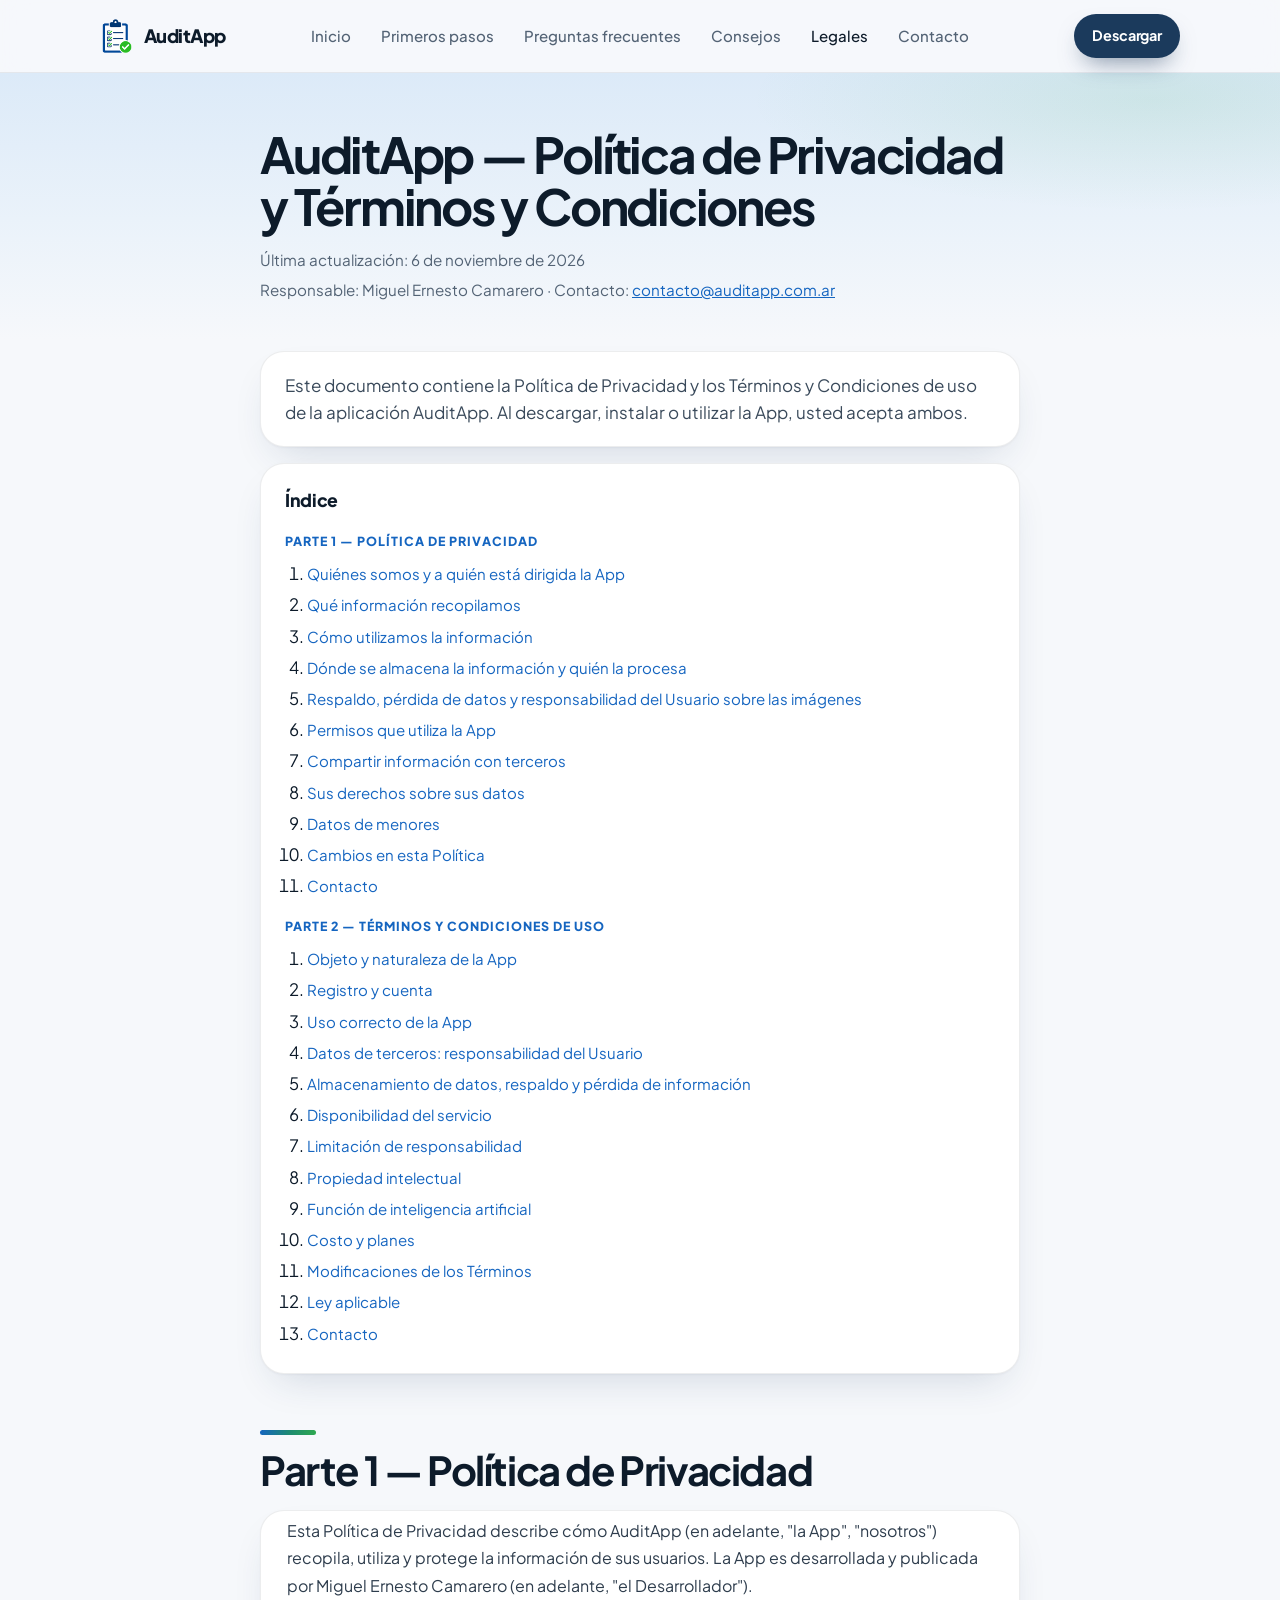
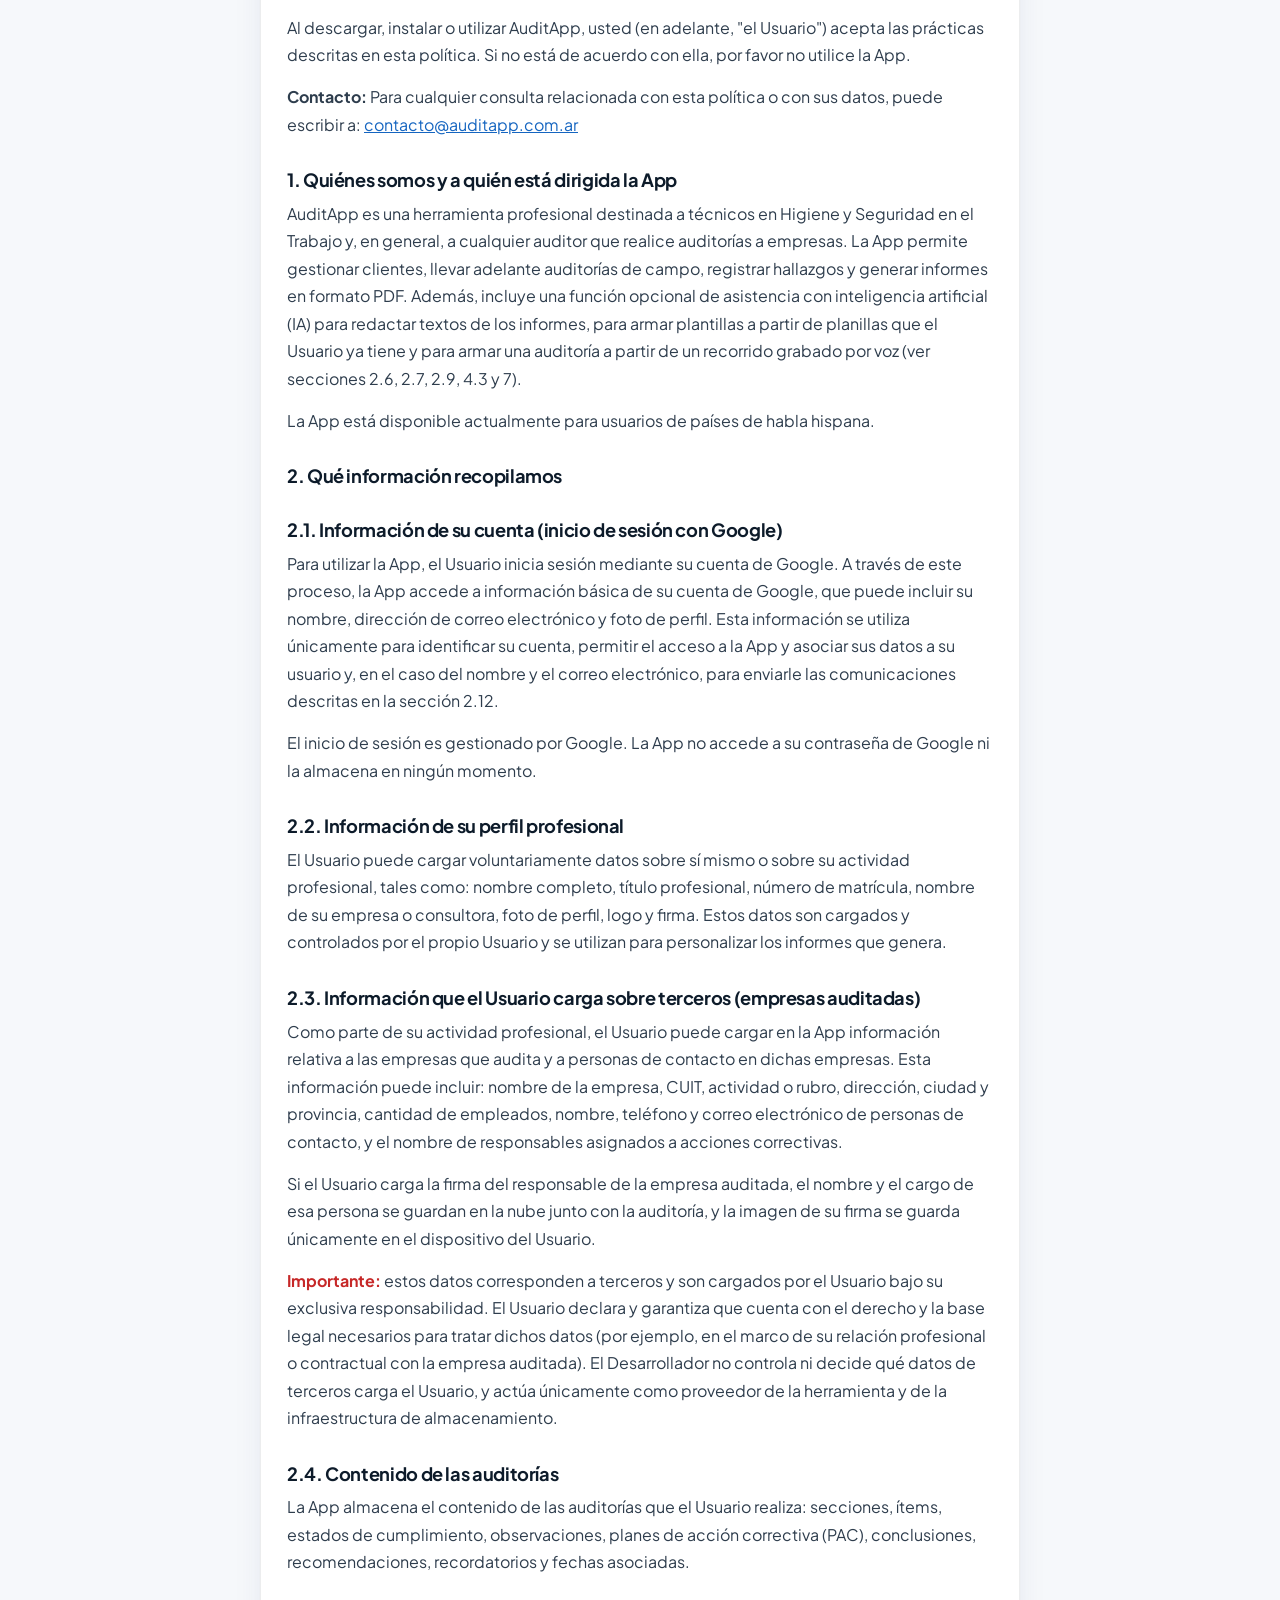
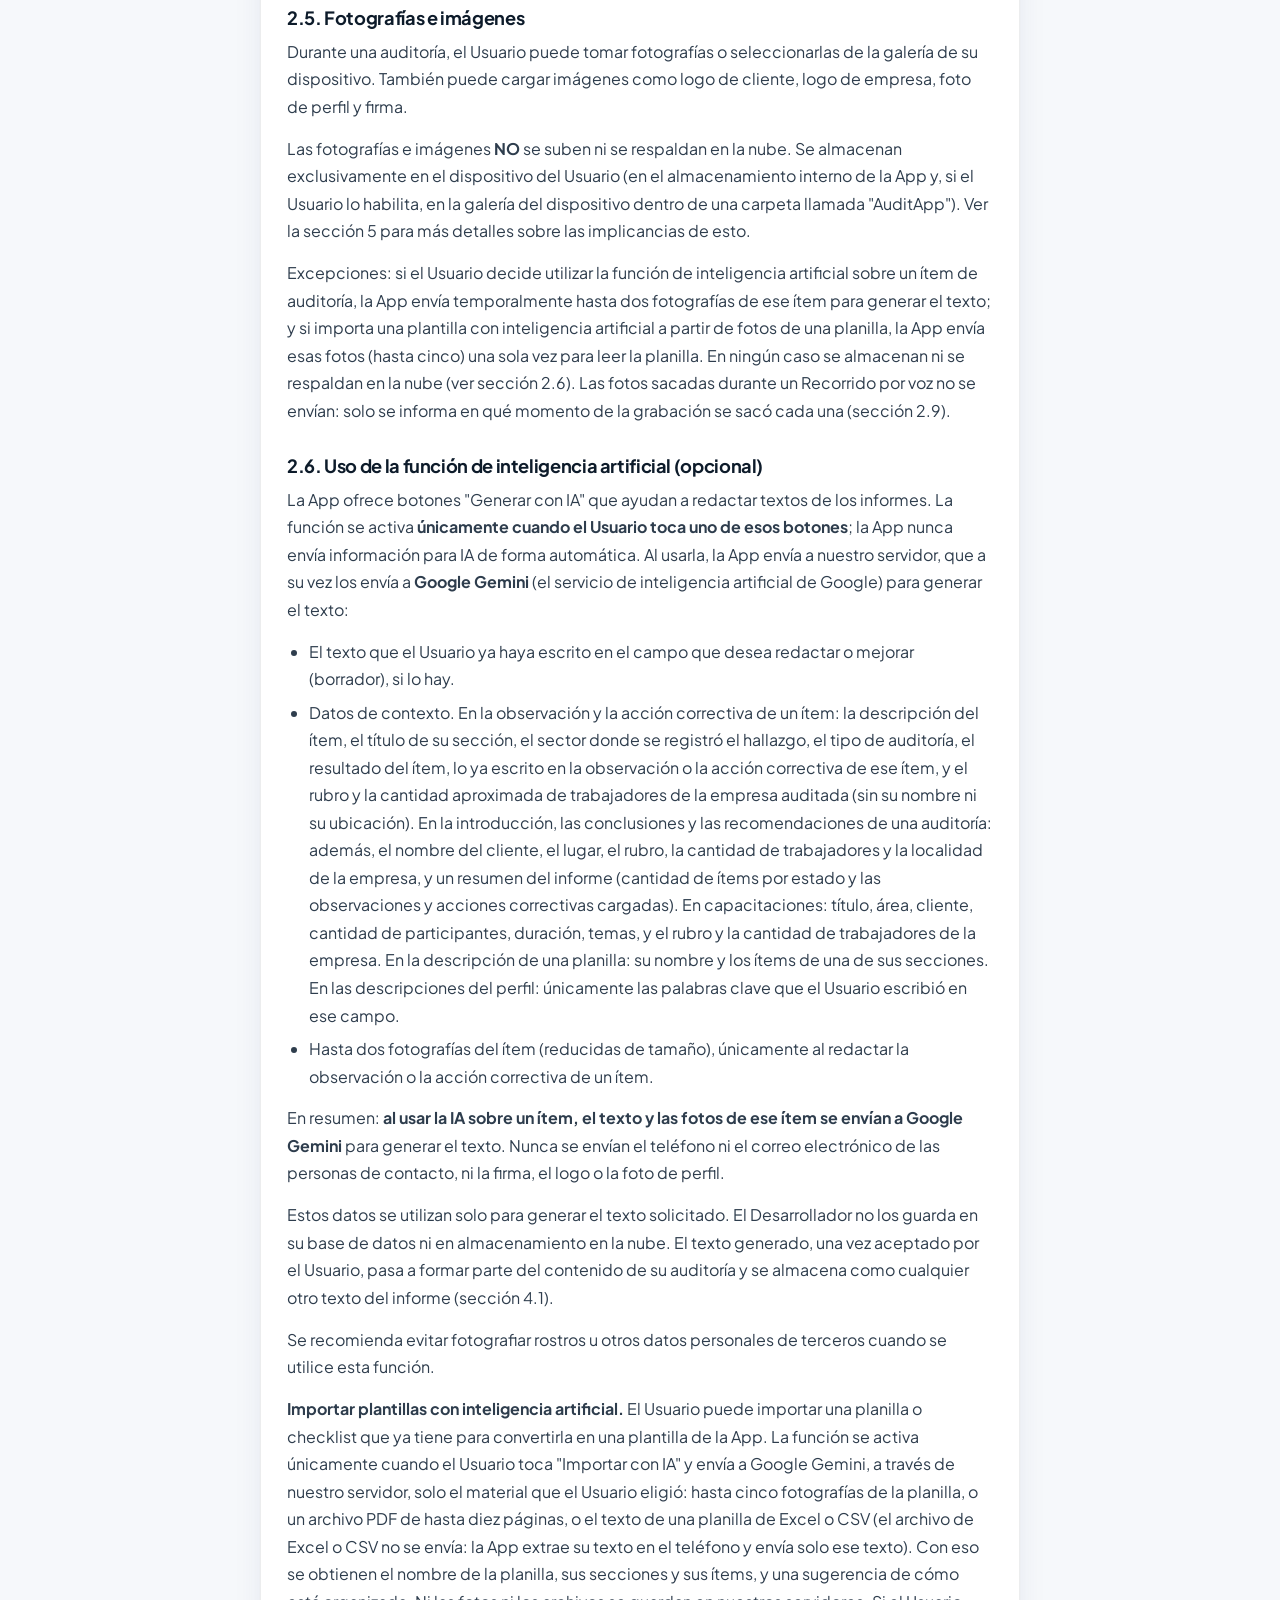
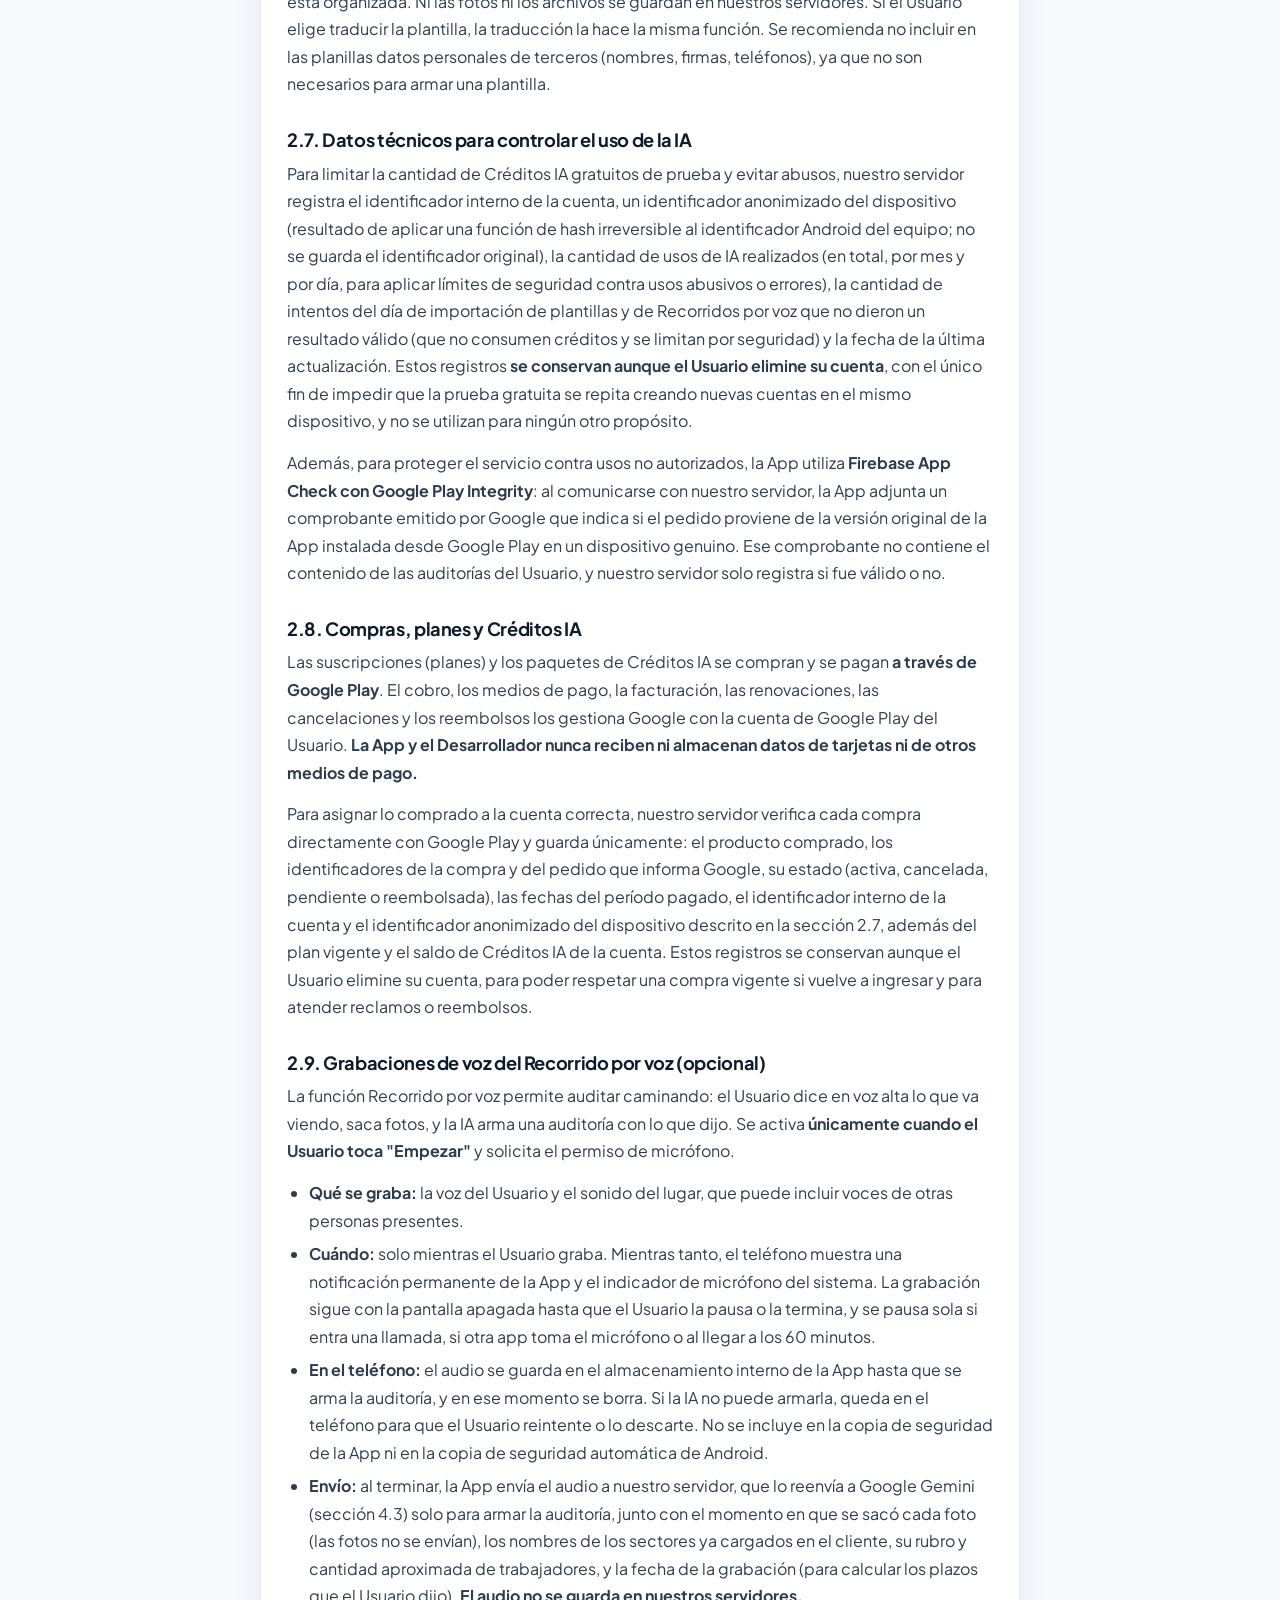
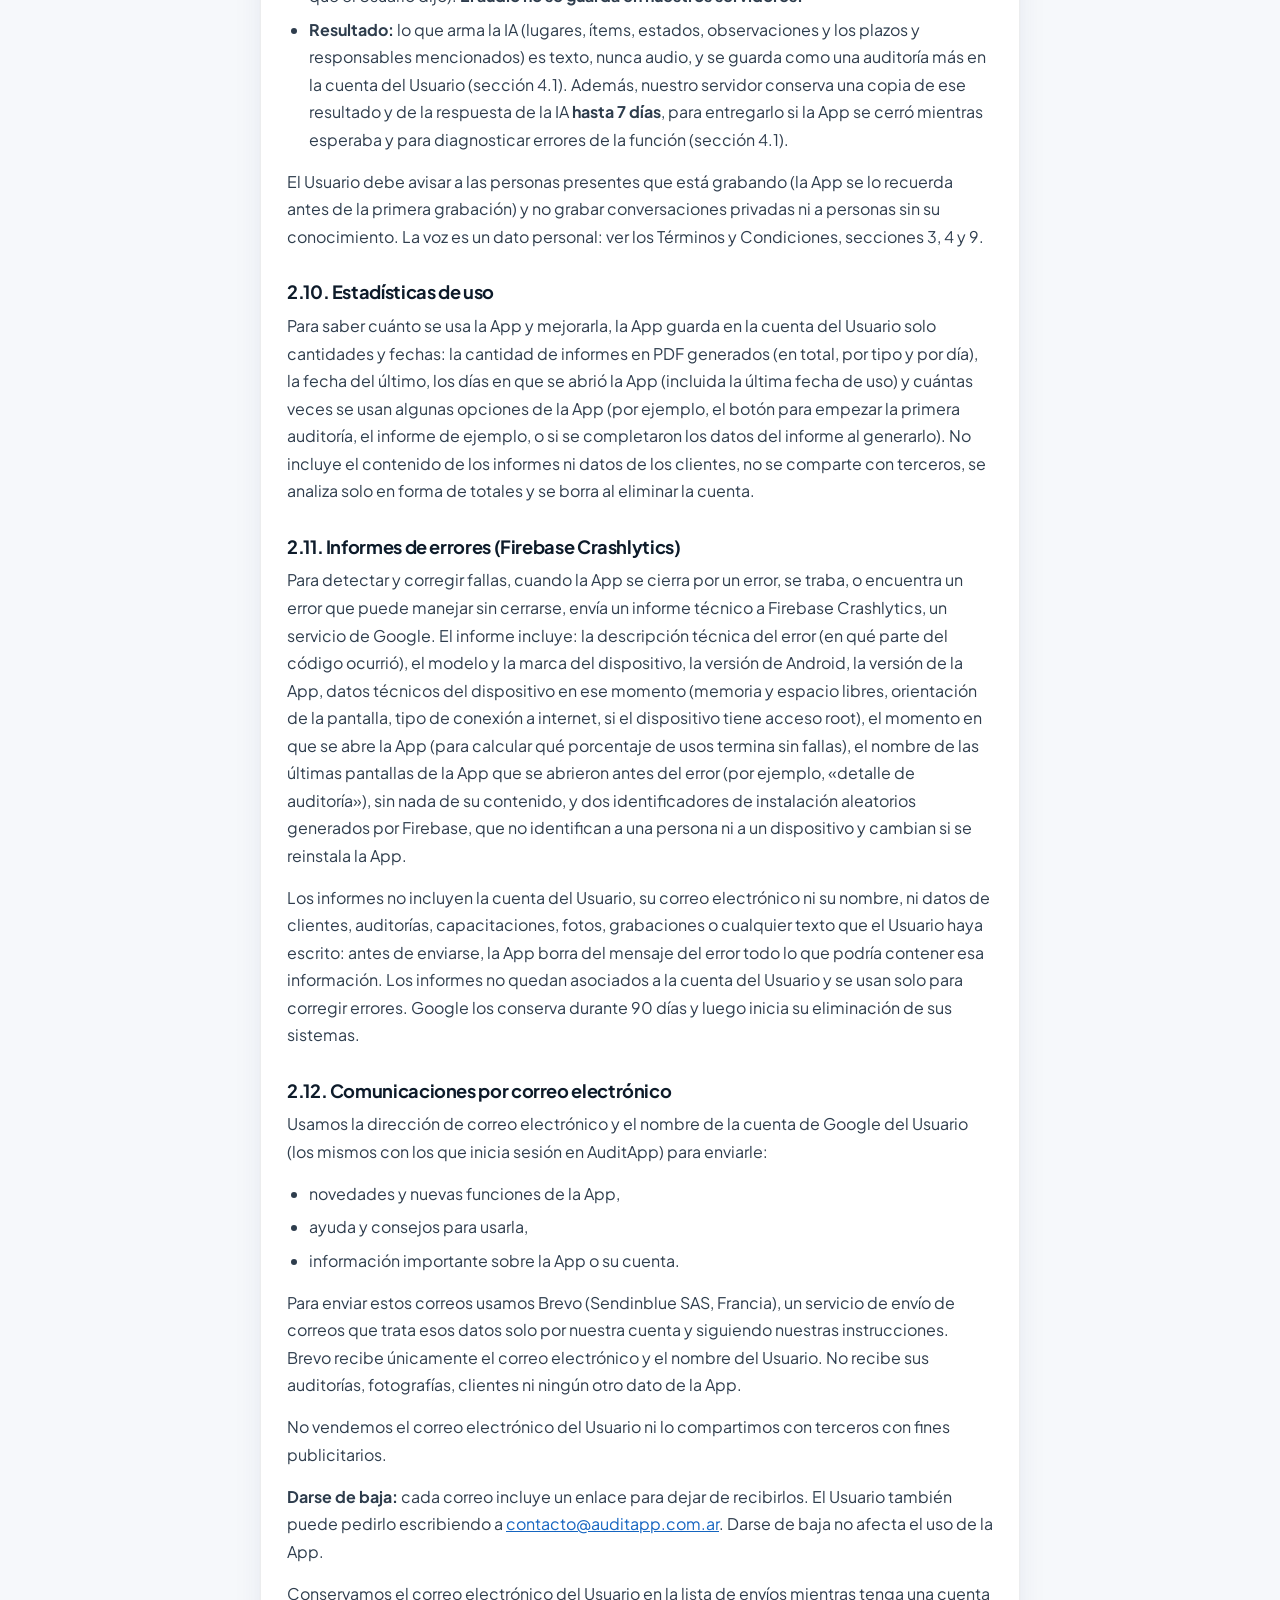
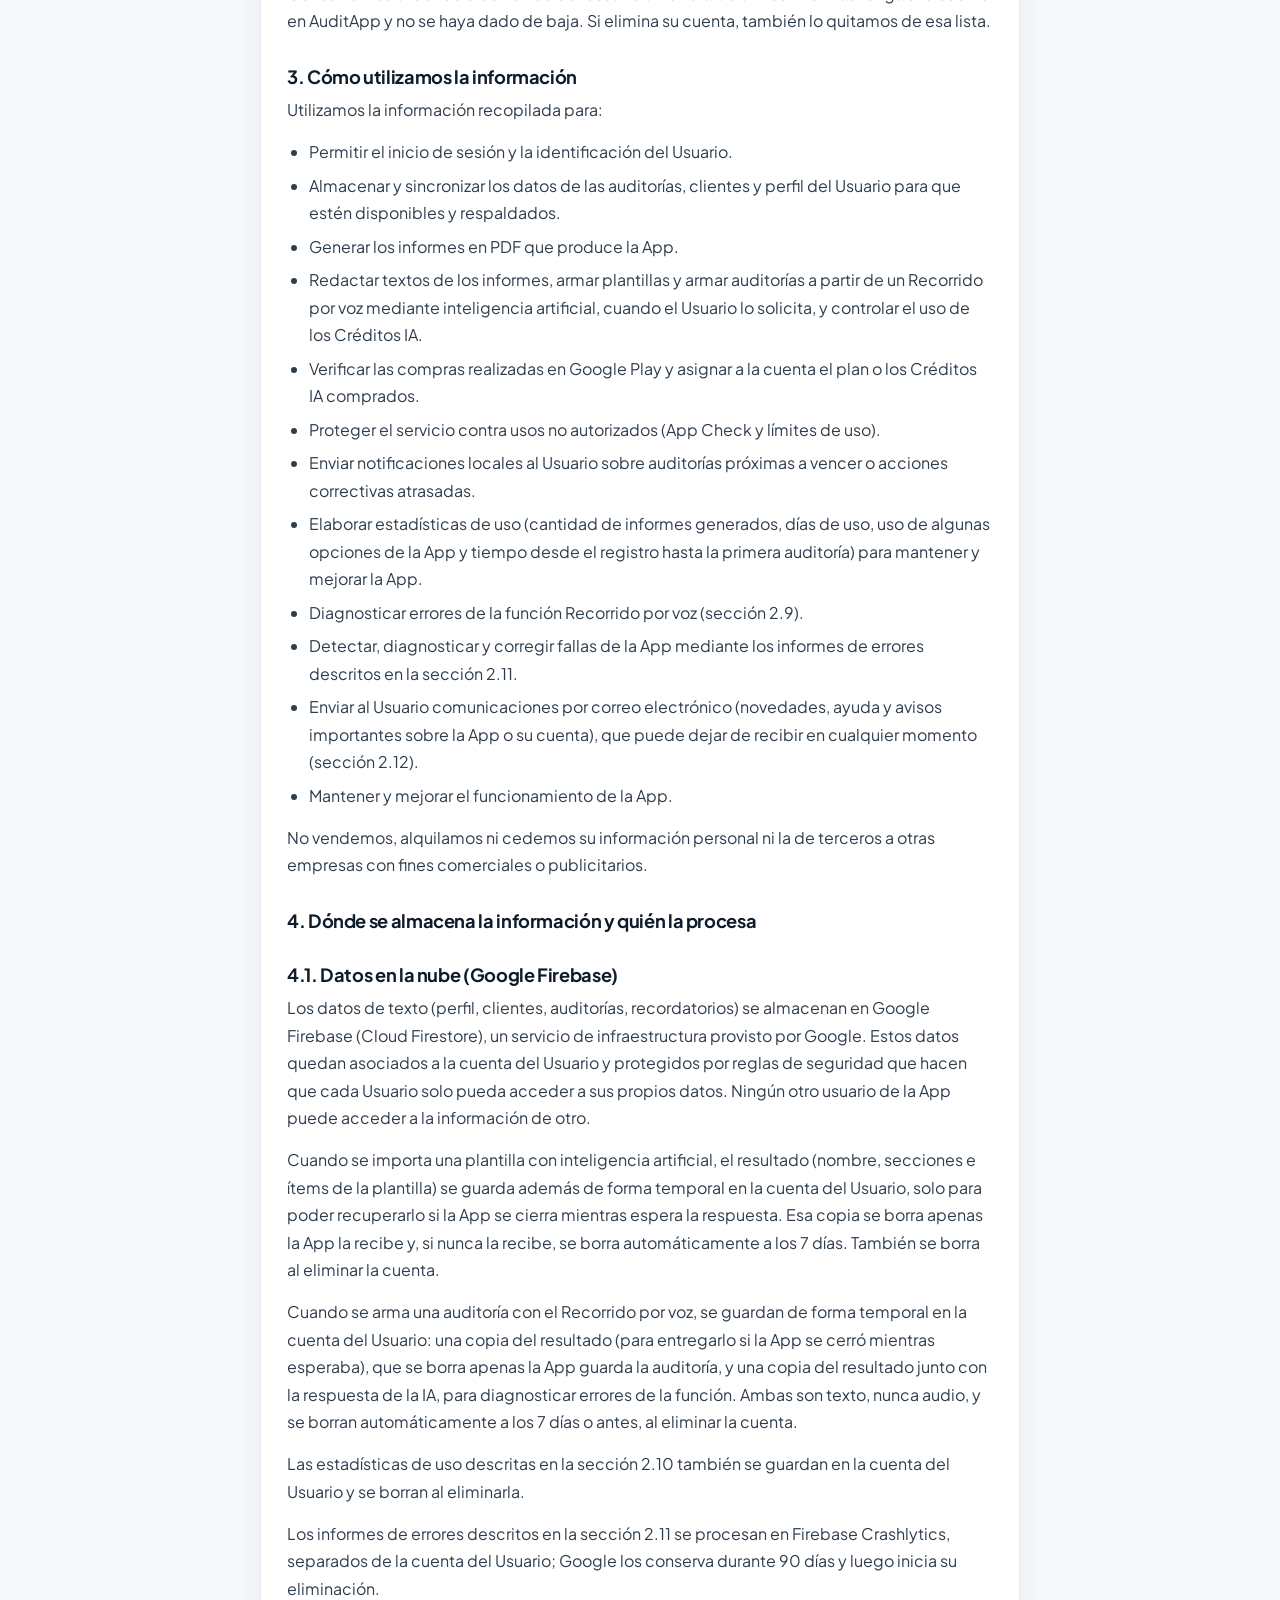
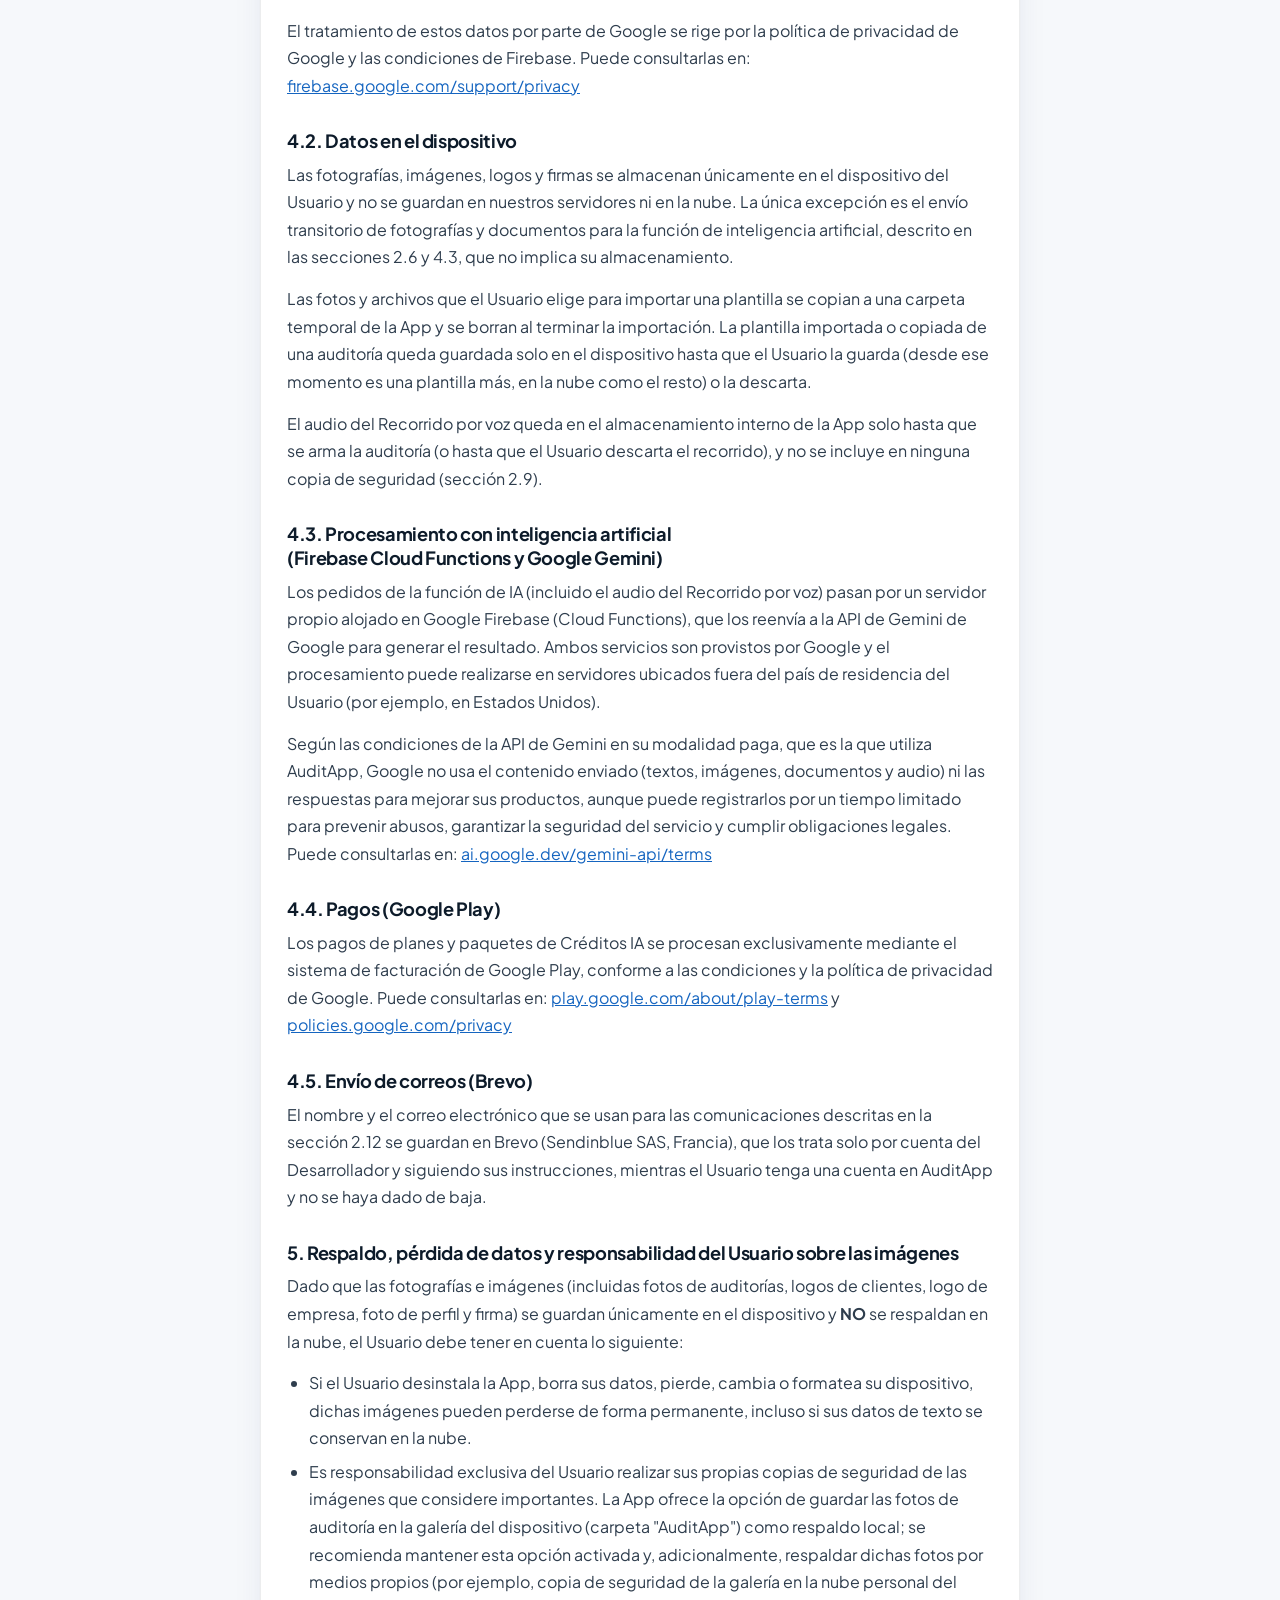
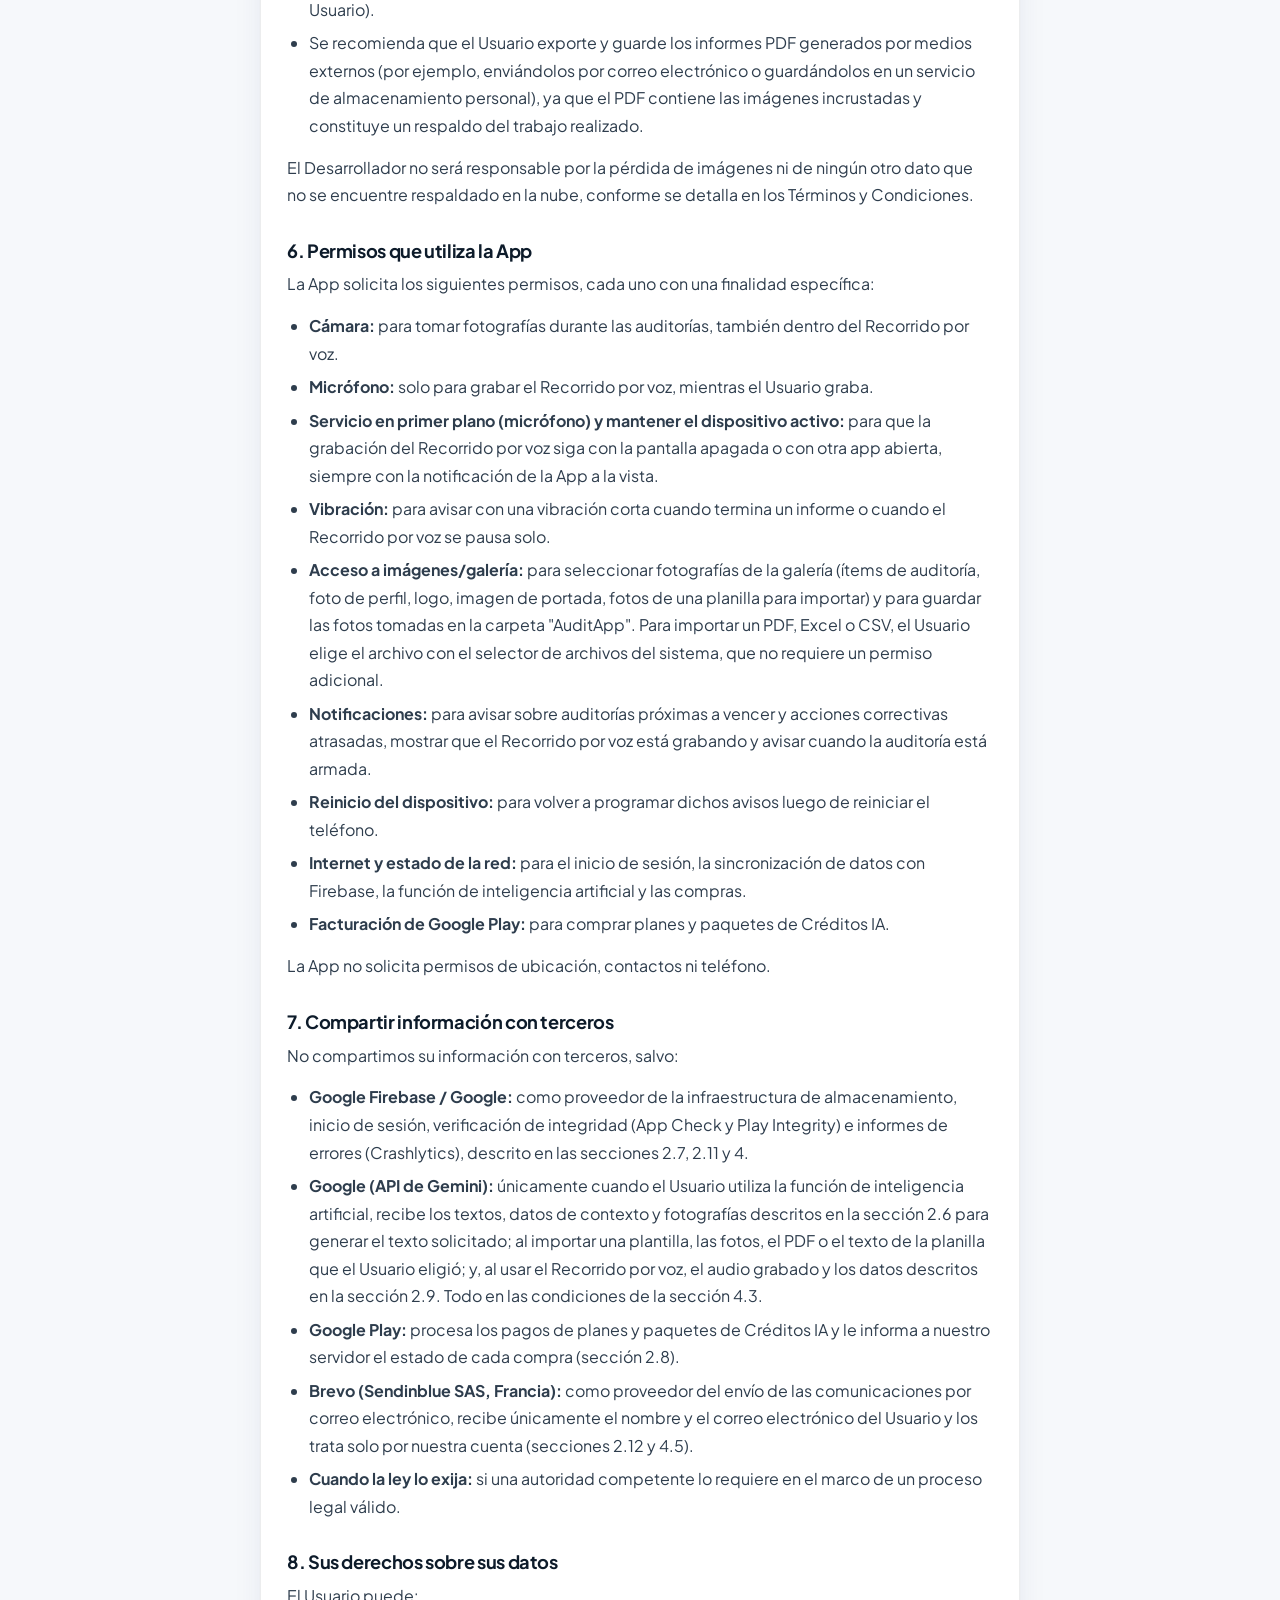
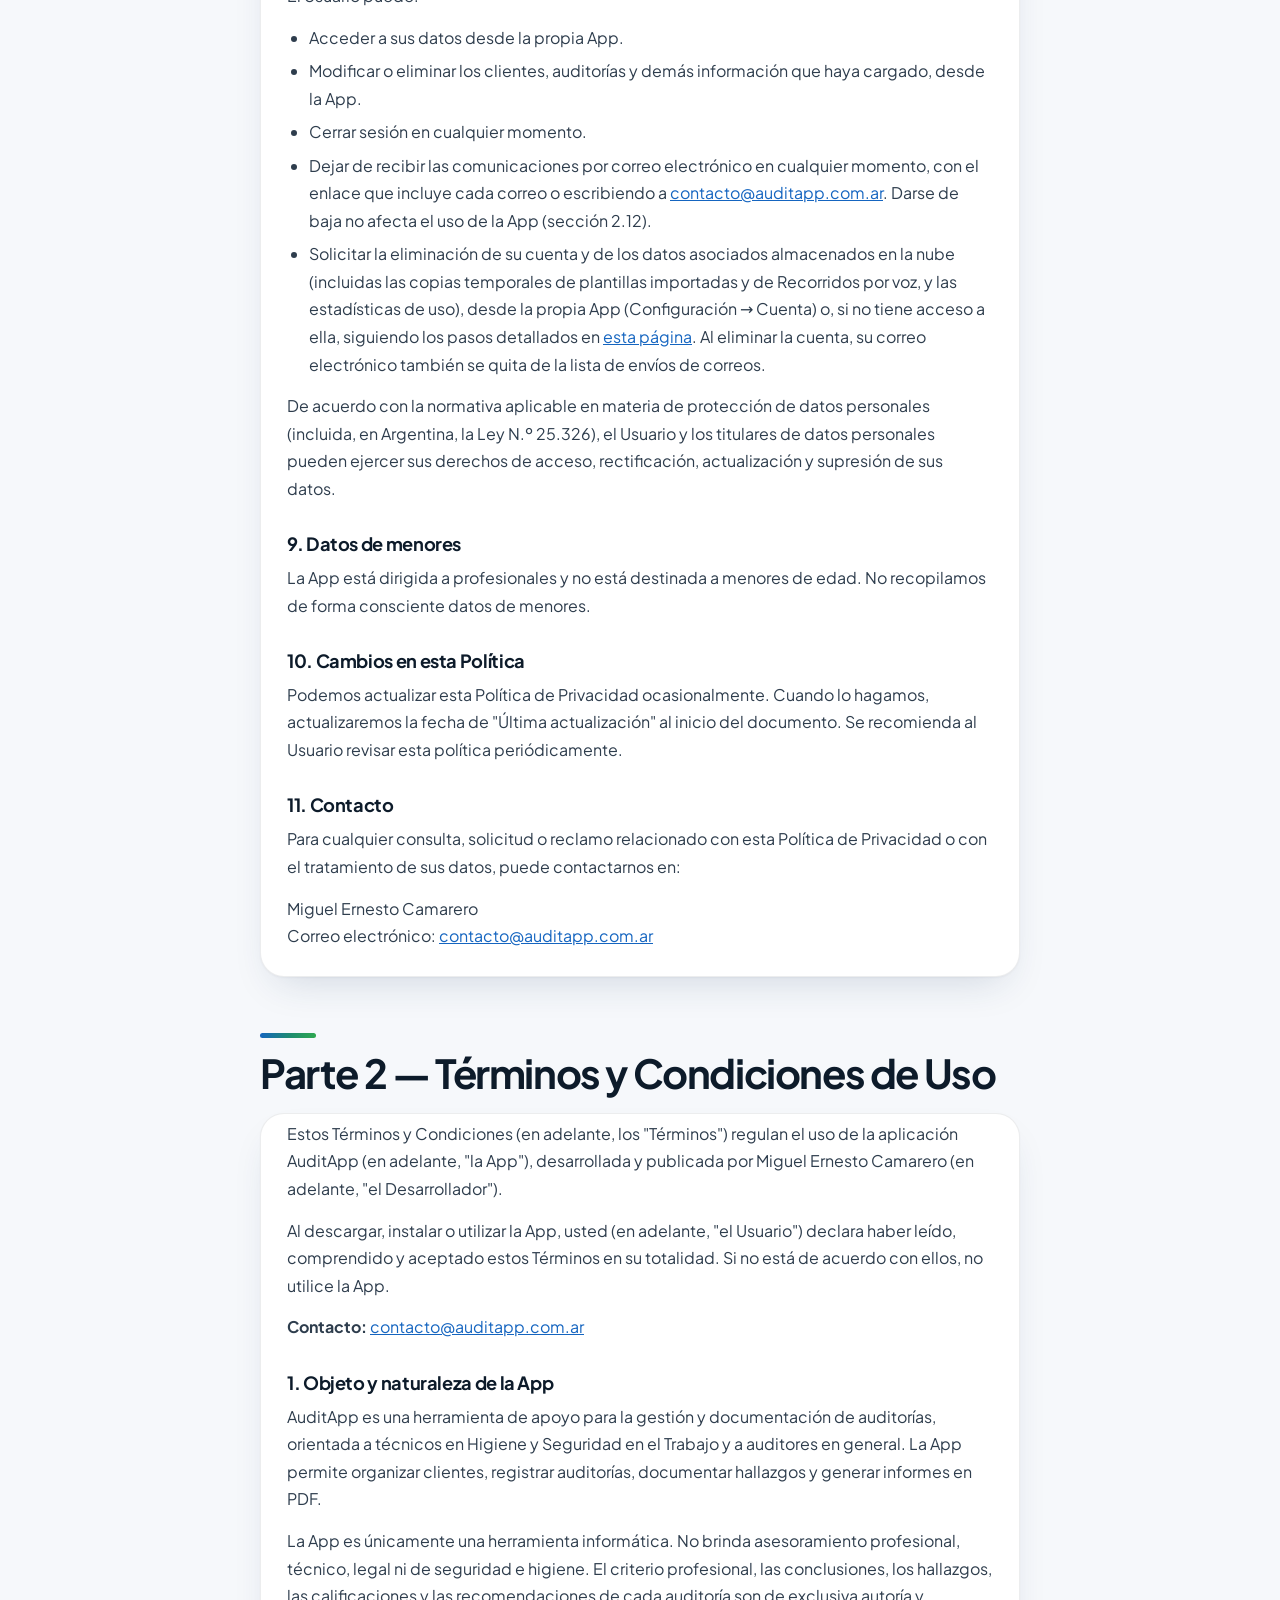
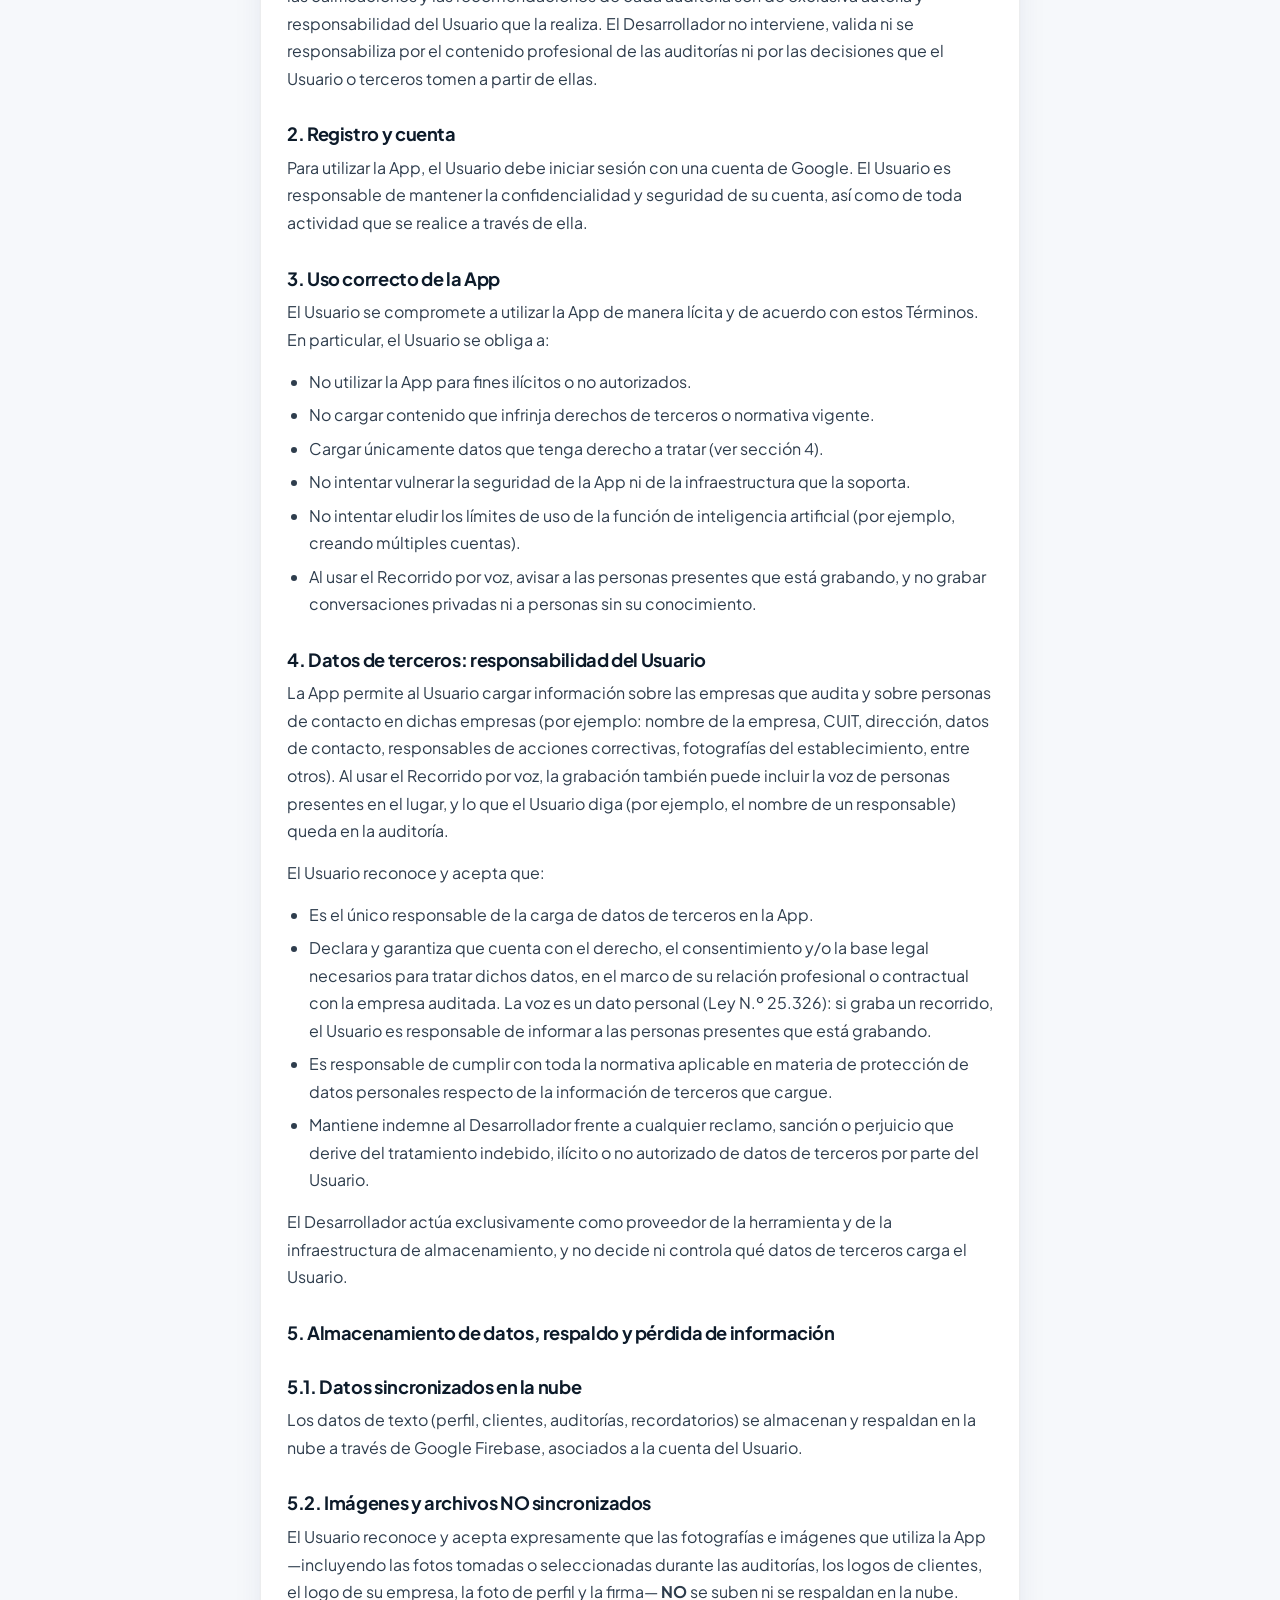
==== commit ebcb3118: "textos 1.4.7: estadísticas de opciones en la Política (2.10 y 3), primeros pasos nuevos y número de " ====
--- a/index.html
+++ b/index.html
@@ -150,7 +150,7 @@
     <p>El Usuario debe avisar a las personas presentes que está grabando (la App se lo recuerda antes de la primera grabación) y no grabar conversaciones privadas ni a personas sin su conocimiento. La voz es un dato personal: ver los Términos y Condiciones, secciones 3, 4 y 9.</p>
 
     <h3>2.10. Estadísticas de uso</h3>
-    <p>Para saber cuánto se usa la App y mejorarla, la App guarda en la cuenta del Usuario solo cantidades y fechas: la cantidad de informes en PDF generados (en total, por tipo y por día), la fecha del último, y los días en que se abrió la App (incluida la última fecha de uso). No incluye el contenido de los informes ni datos de los clientes, no se comparte con terceros, se analiza solo en forma de totales y se borra al eliminar la cuenta.</p>
+    <p>Para saber cuánto se usa la App y mejorarla, la App guarda en la cuenta del Usuario solo cantidades y fechas: la cantidad de informes en PDF generados (en total, por tipo y por día), la fecha del último, los días en que se abrió la App (incluida la última fecha de uso) y cuántas veces se usan algunas opciones de la App (por ejemplo, el botón para empezar la primera auditoría, el informe de ejemplo, o si se completaron los datos del informe al generarlo). No incluye el contenido de los informes ni datos de los clientes, no se comparte con terceros, se analiza solo en forma de totales y se borra al eliminar la cuenta.</p>
 
     <h3>2.11. Informes de errores (Firebase Crashlytics)</h3>
     <p>Para detectar y corregir fallas, cuando la App se cierra por un error, se traba, o encuentra un error que puede manejar sin cerrarse, envía un informe técnico a Firebase Crashlytics, un servicio de Google. El informe incluye: la descripción técnica del error (en qué parte del código ocurrió), el modelo y la marca del dispositivo, la versión de Android, la versión de la App, datos técnicos del dispositivo en ese momento (memoria y espacio libres, orientación de la pantalla, tipo de conexión a internet, si el dispositivo tiene acceso root), el momento en que se abre la App (para calcular qué porcentaje de usos termina sin fallas), el nombre de las últimas pantallas de la App que se abrieron antes del error (por ejemplo, «detalle de auditoría»), sin nada de su contenido, y dos identificadores de instalación aleatorios generados por Firebase, que no identifican a una persona ni a un dispositivo y cambian si se reinstala la App.</p>
@@ -178,7 +178,7 @@
       <li>Verificar las compras realizadas en Google Play y asignar a la cuenta el plan o los Créditos IA comprados.</li>
       <li>Proteger el servicio contra usos no autorizados (App Check y límites de uso).</li>
       <li>Enviar notificaciones locales al Usuario sobre auditorías próximas a vencer o acciones correctivas atrasadas.</li>
-      <li>Elaborar estadísticas de uso (cantidad de informes generados y días de uso) para mantener y mejorar la App.</li>
+      <li>Elaborar estadísticas de uso (cantidad de informes generados, días de uso, uso de algunas opciones de la App y tiempo desde el registro hasta la primera auditoría) para mantener y mejorar la App.</li>
       <li>Diagnosticar errores de la función Recorrido por voz (sección 2.9).</li>
       <li>Detectar, diagnosticar y corregir fallas de la App mediante los informes de errores descritos en la sección 2.11.</li>
       <li>Enviar al Usuario comunicaciones por correo electrónico (novedades, ayuda y avisos importantes sobre la App o su cuenta), que puede dejar de recibir en cualquier momento (sección 2.12).</li>
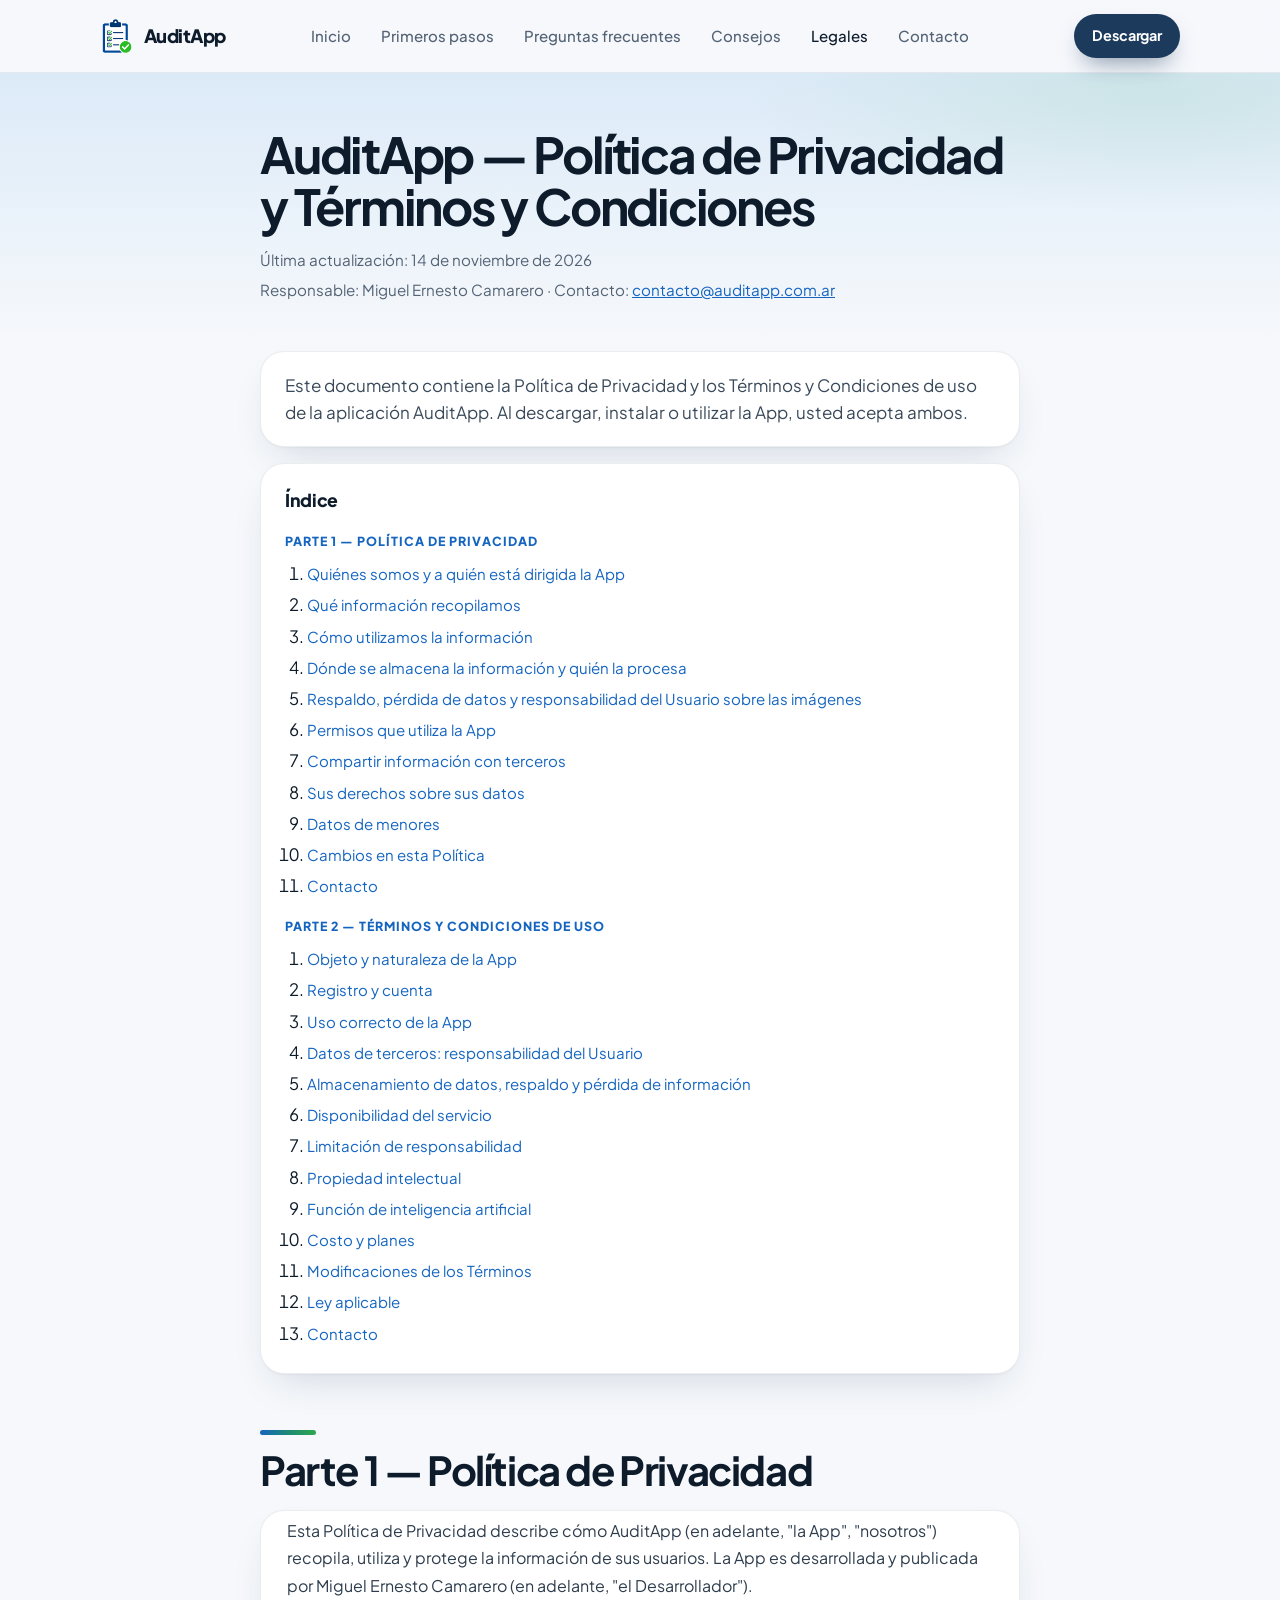
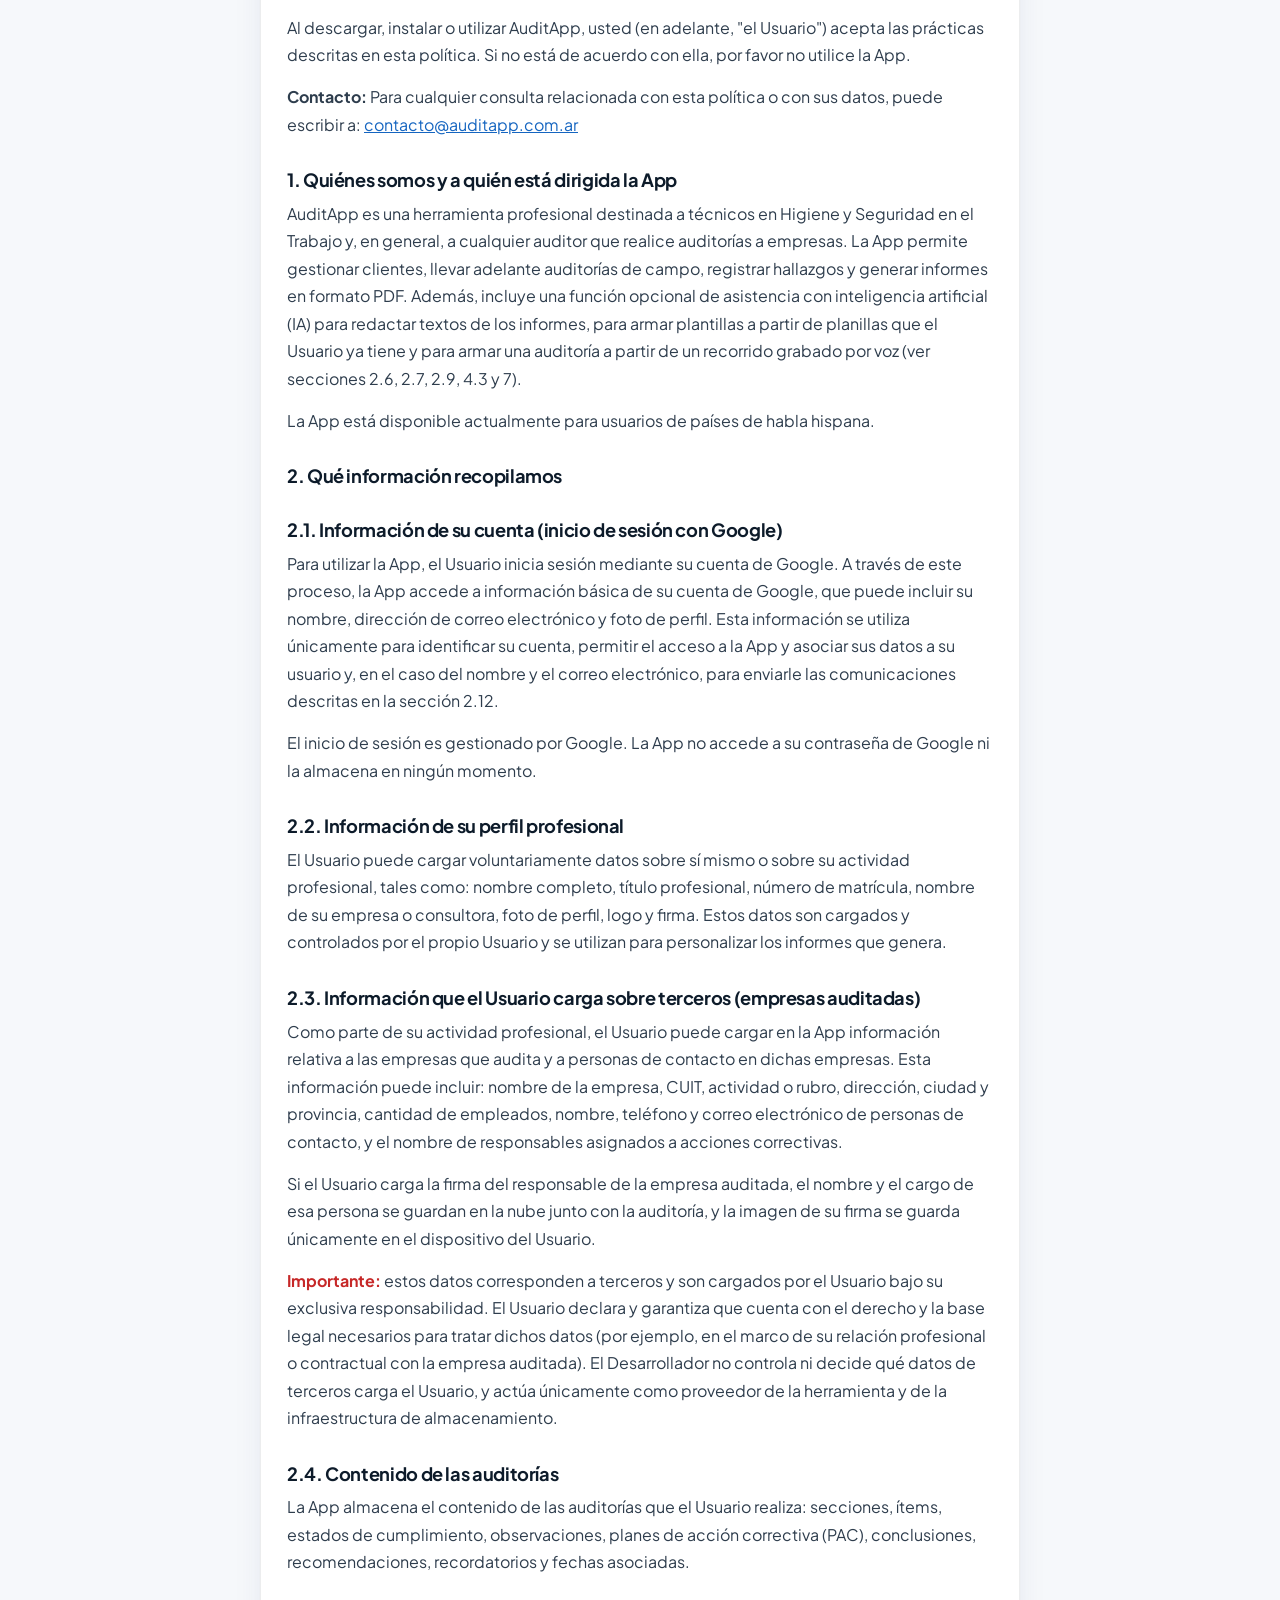
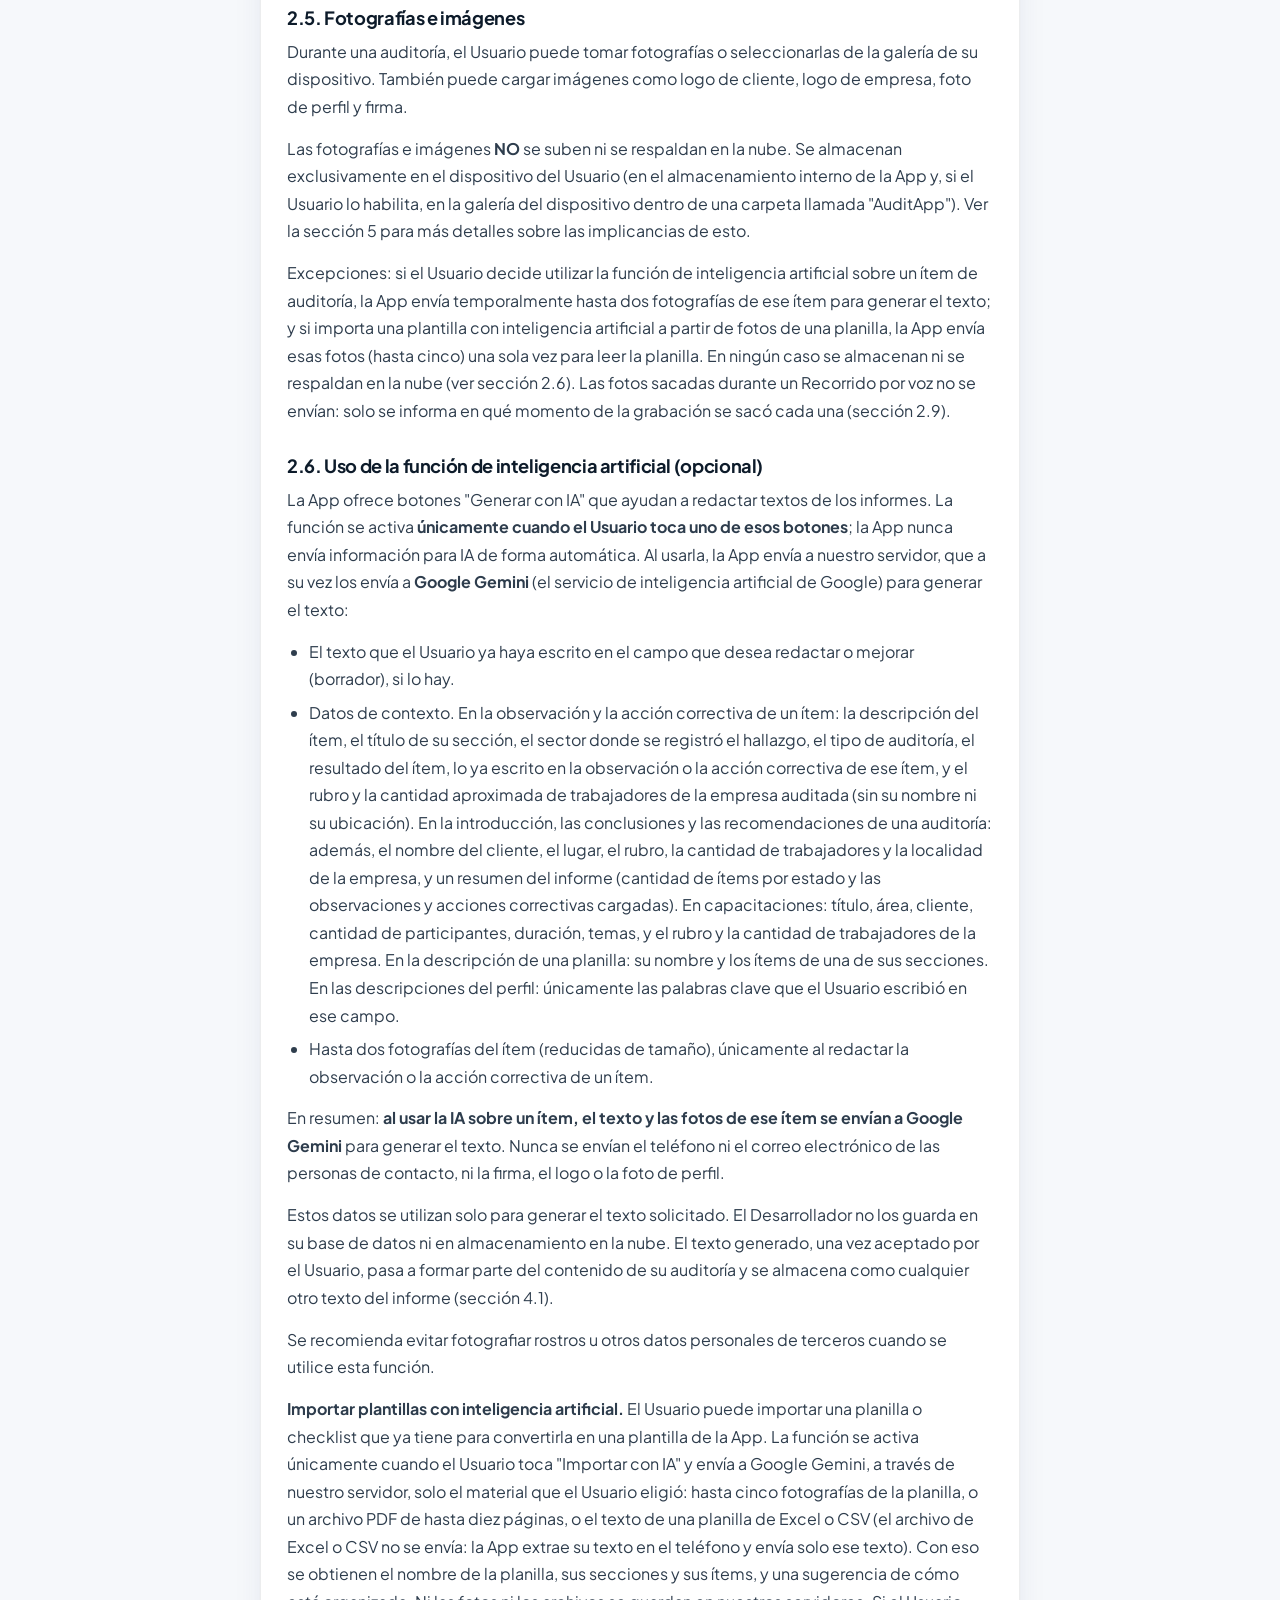
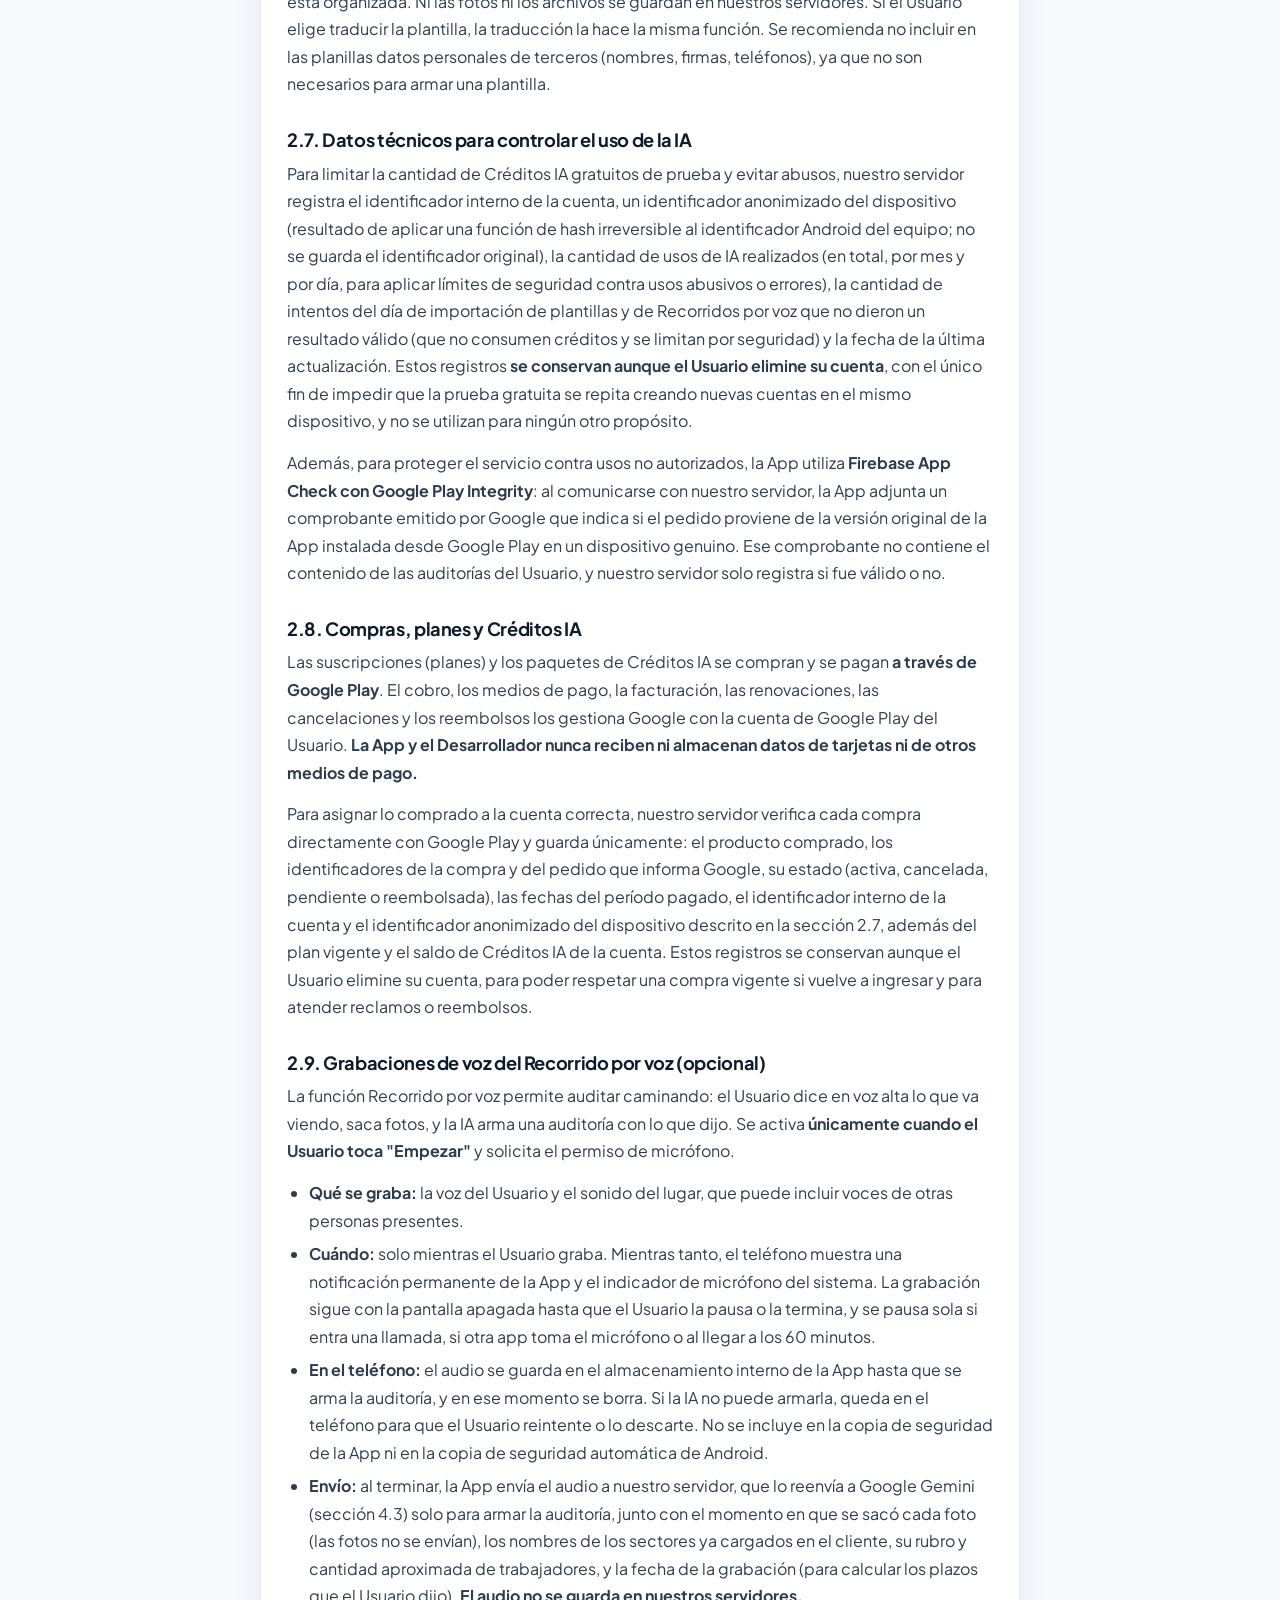
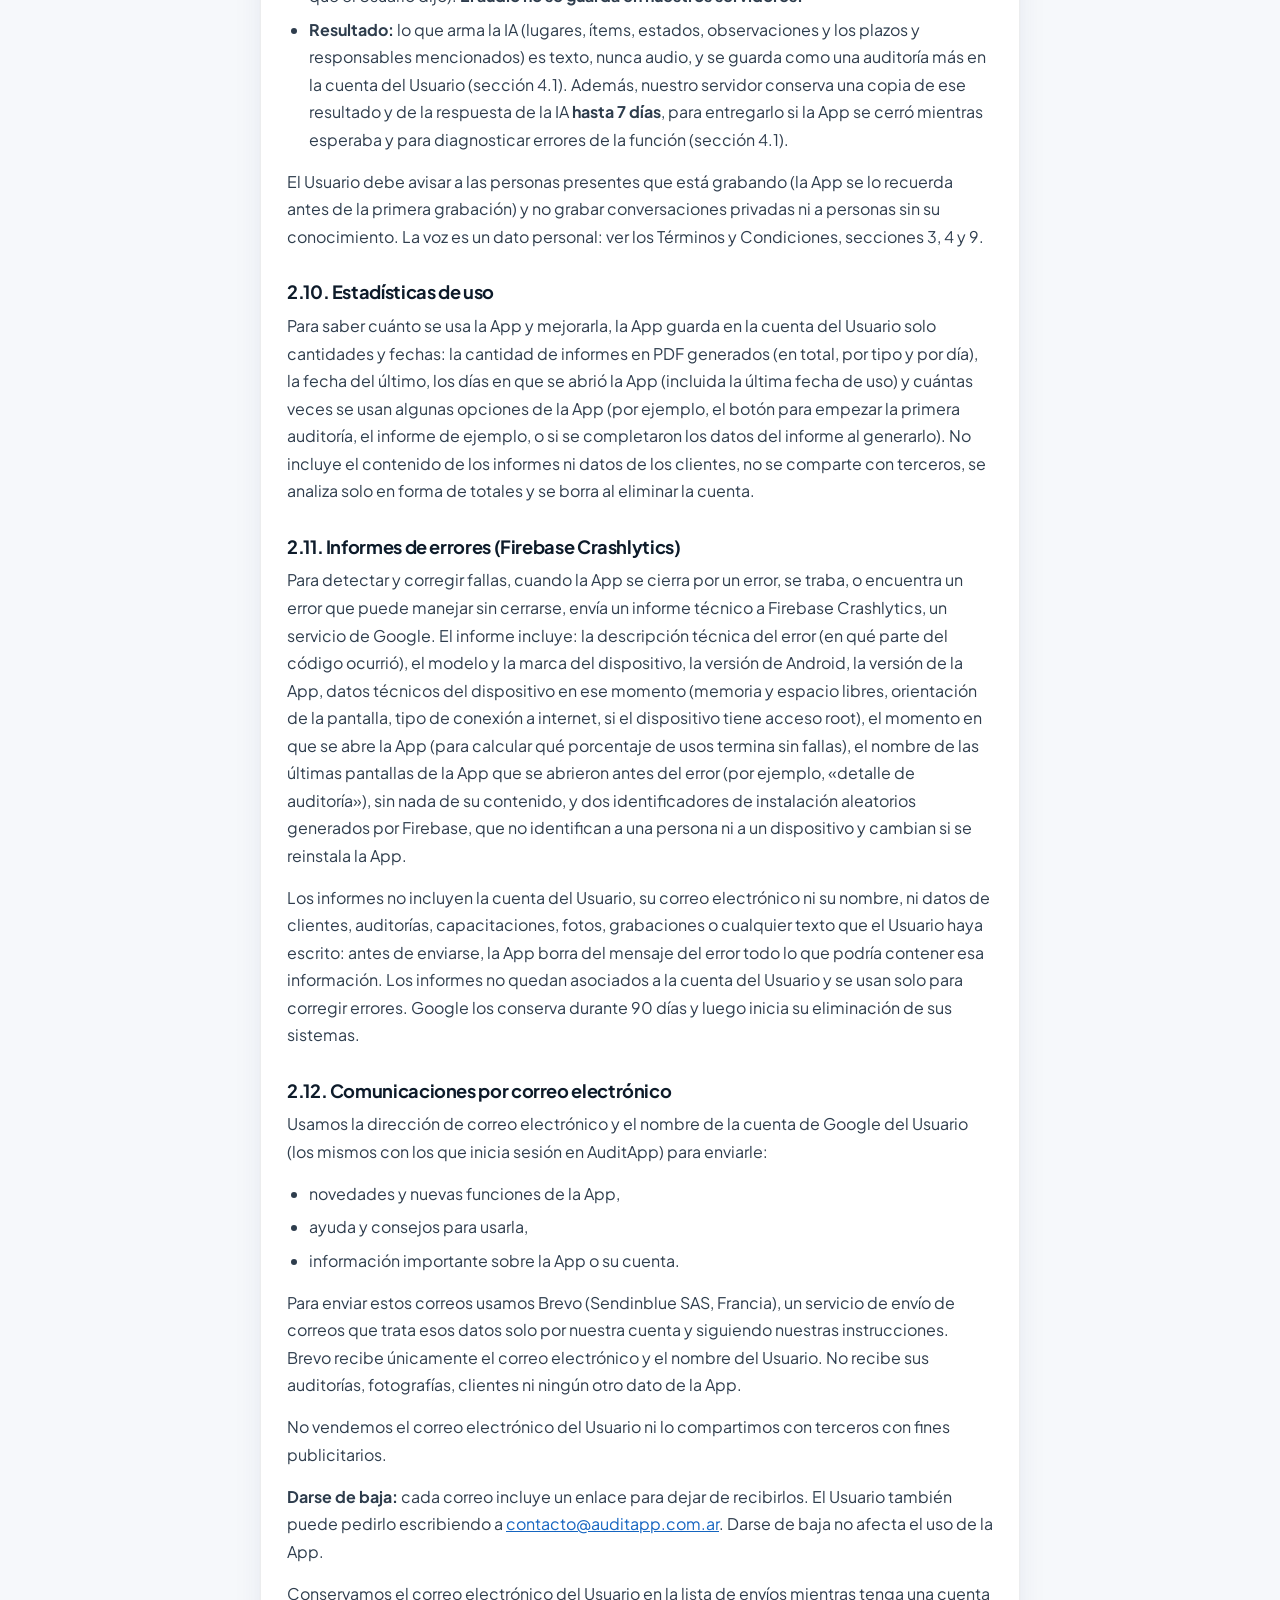
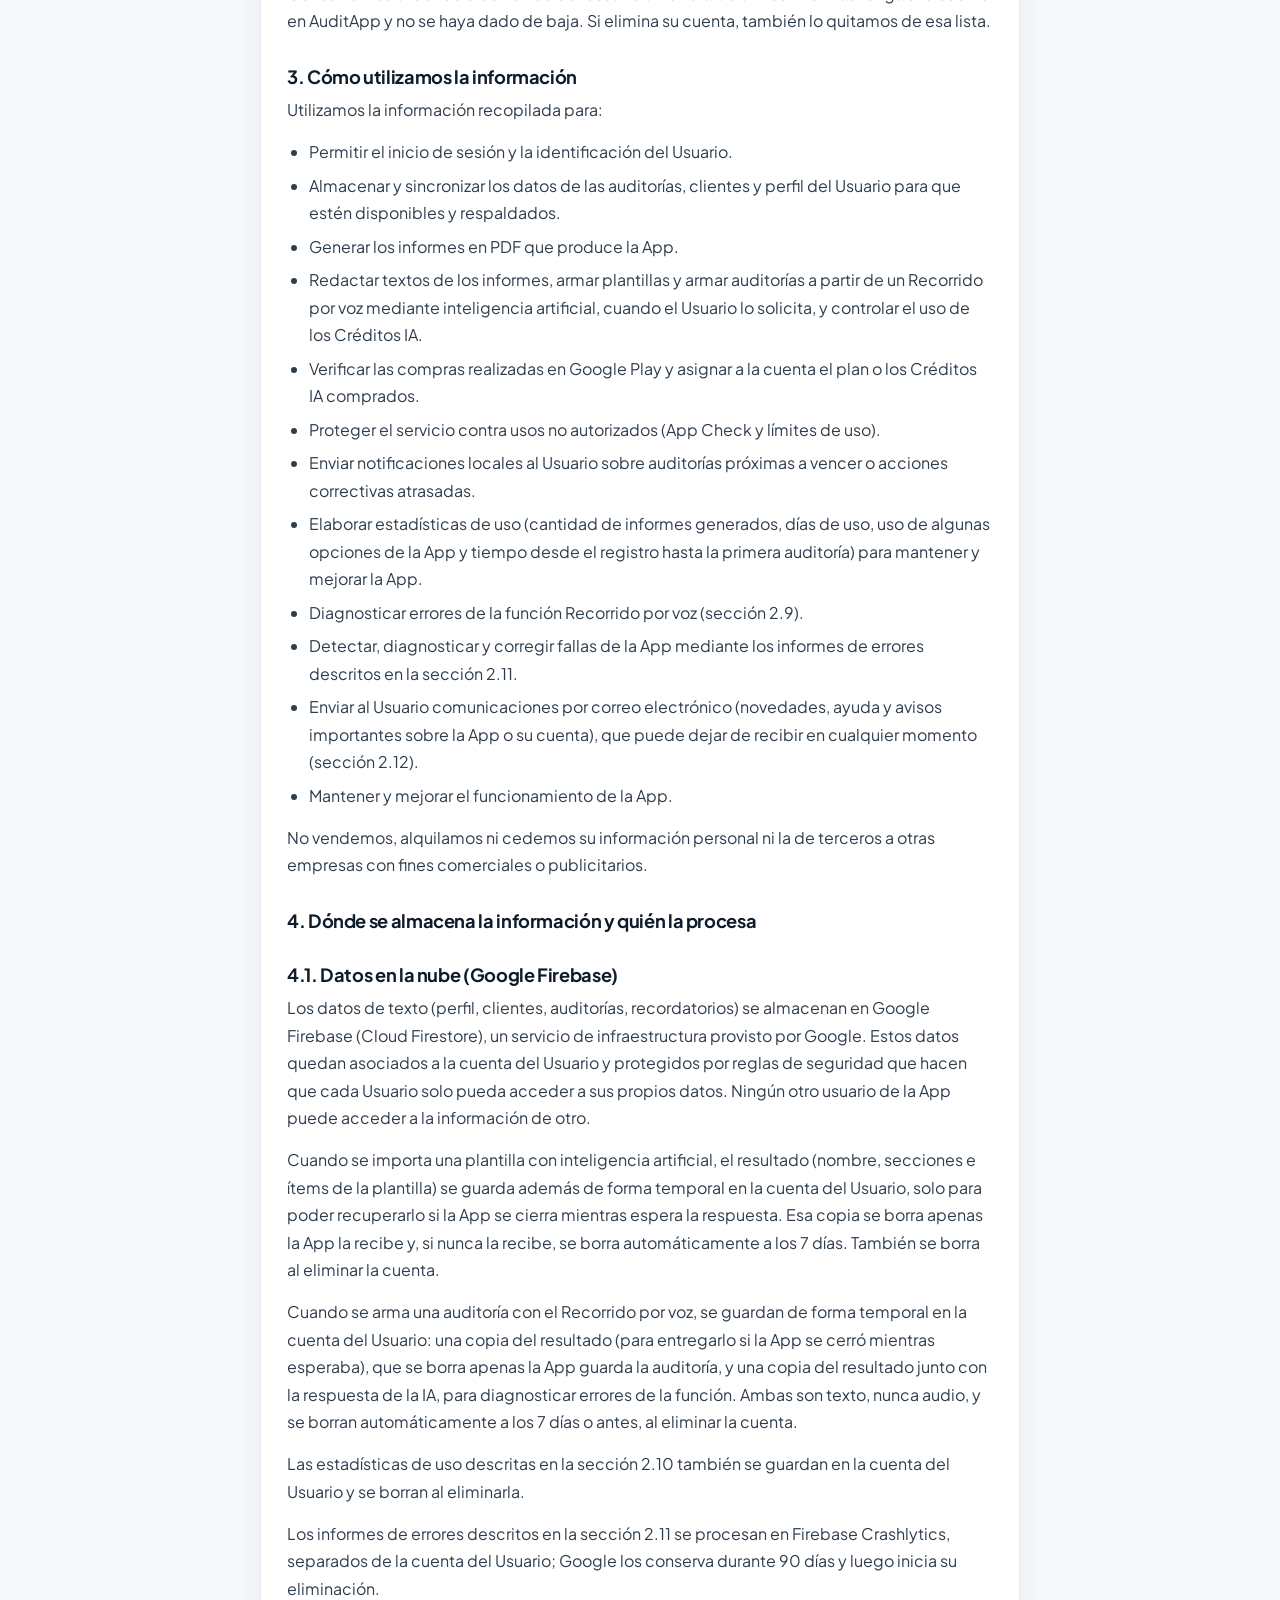
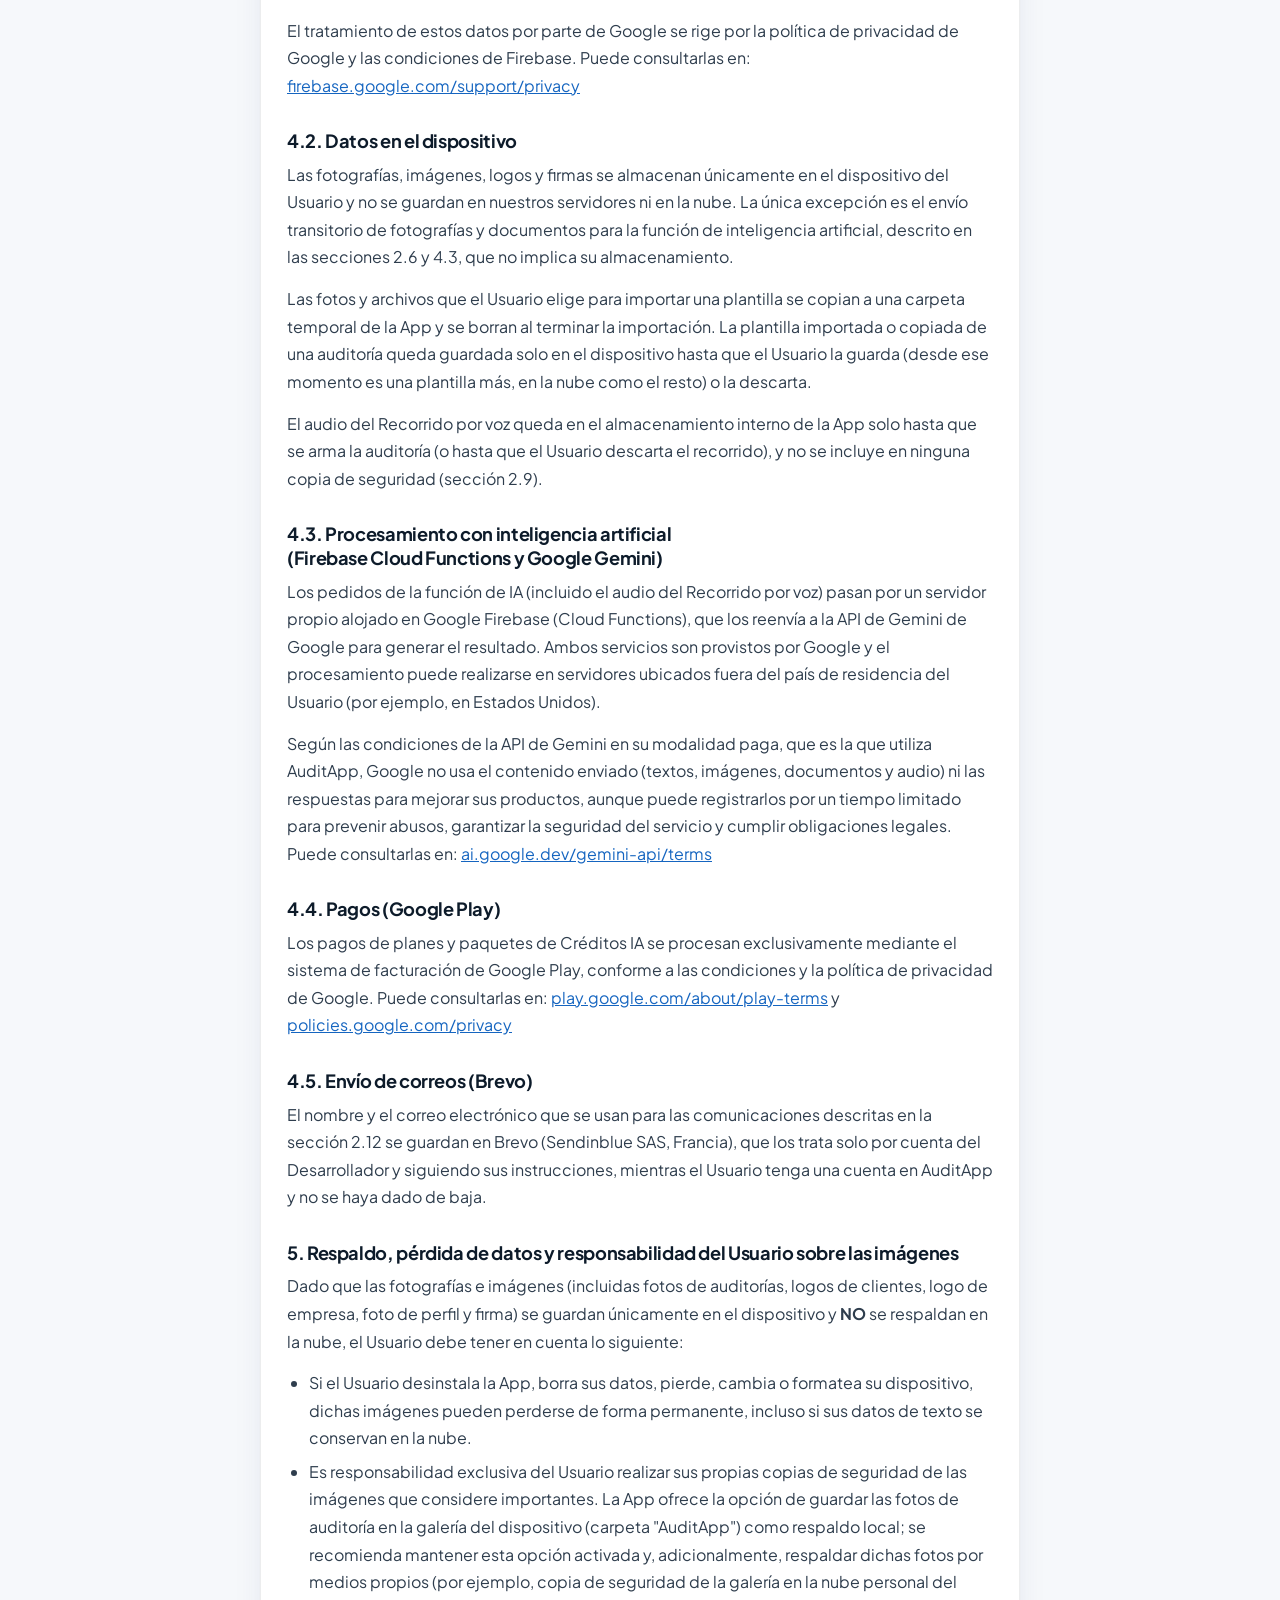
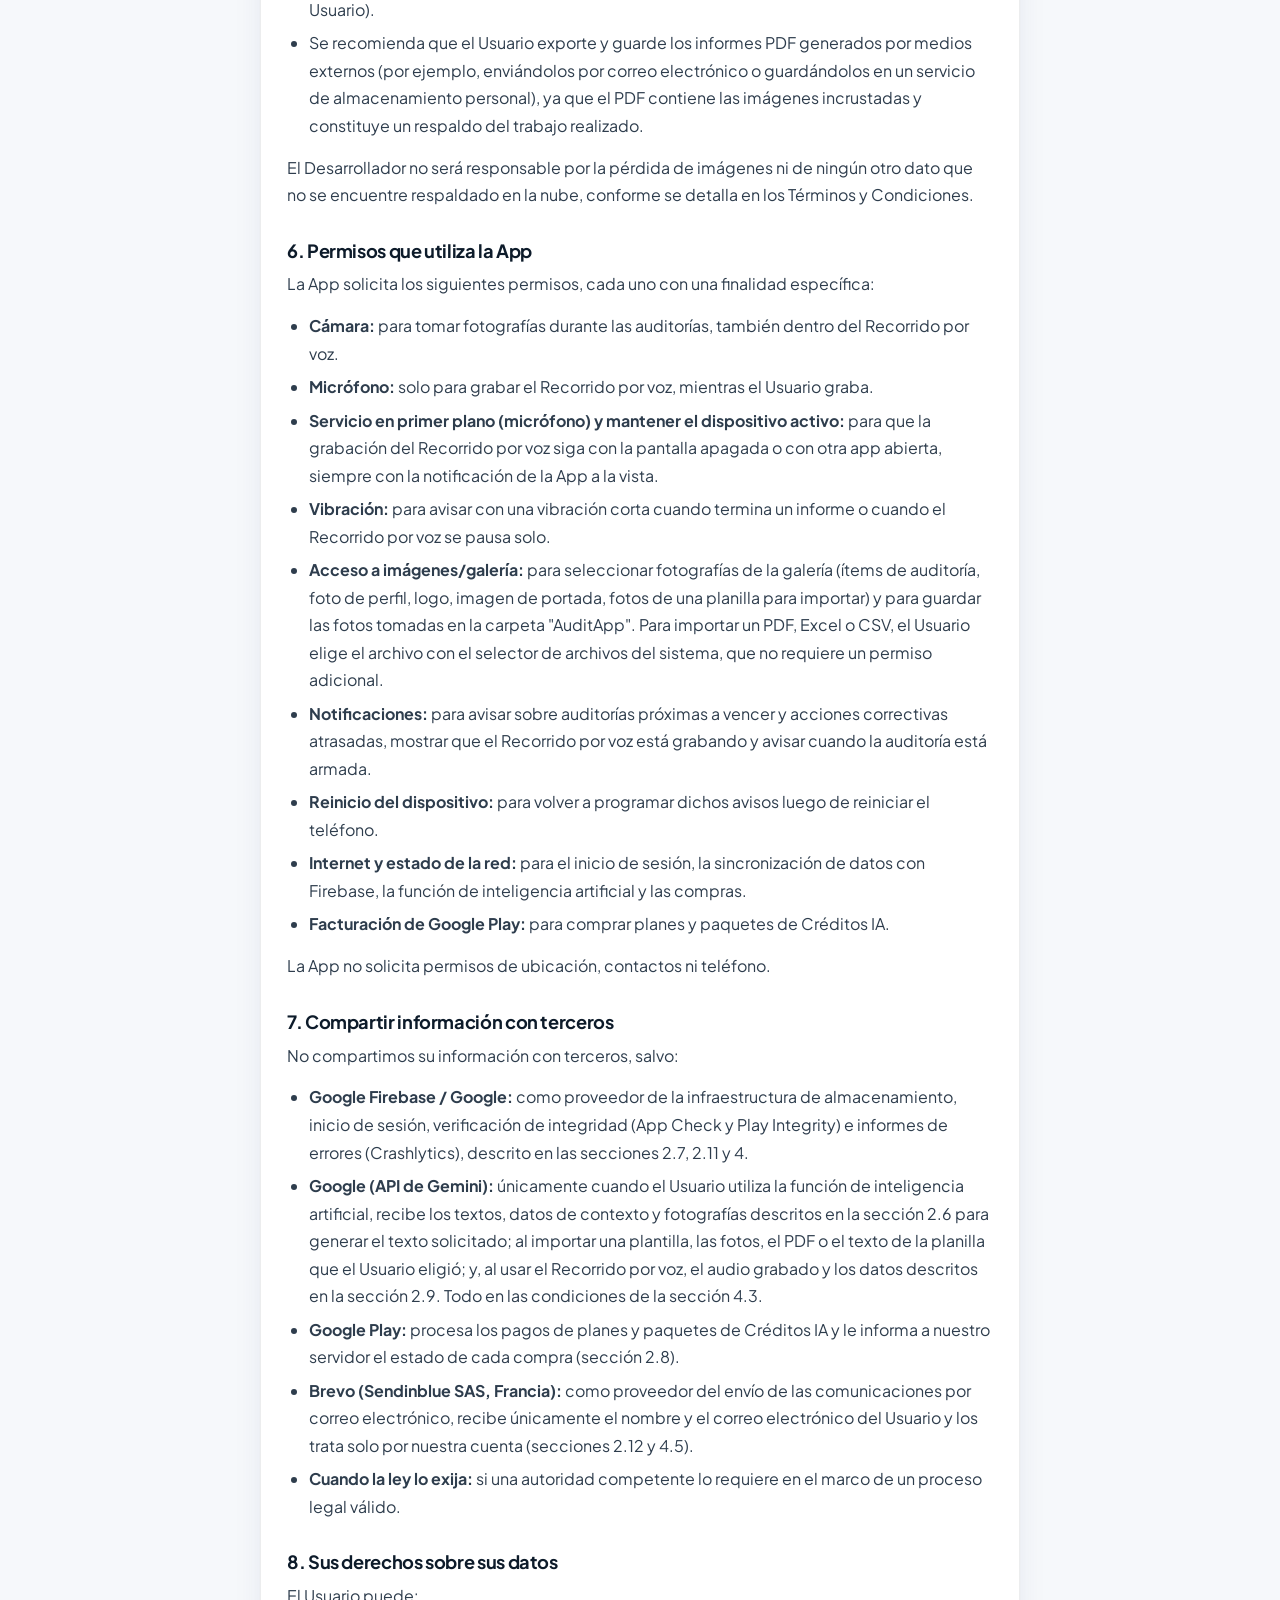
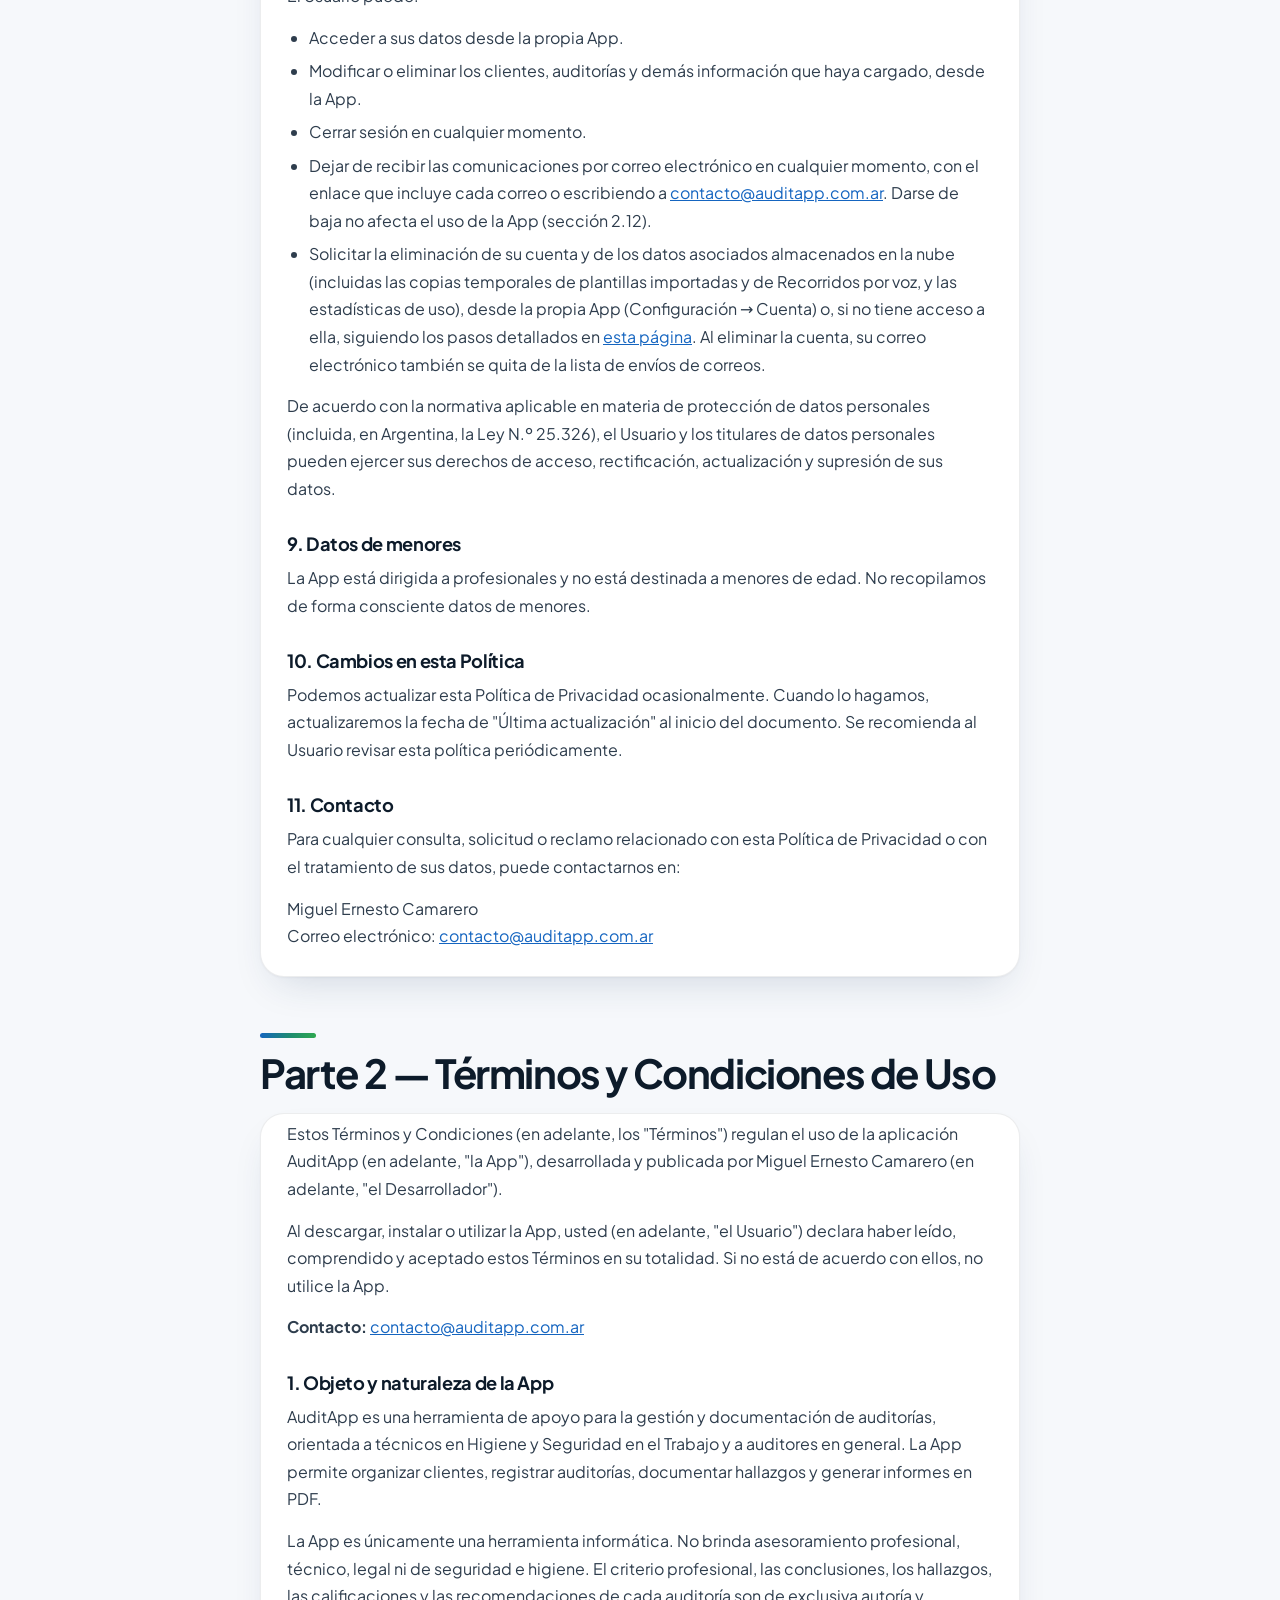
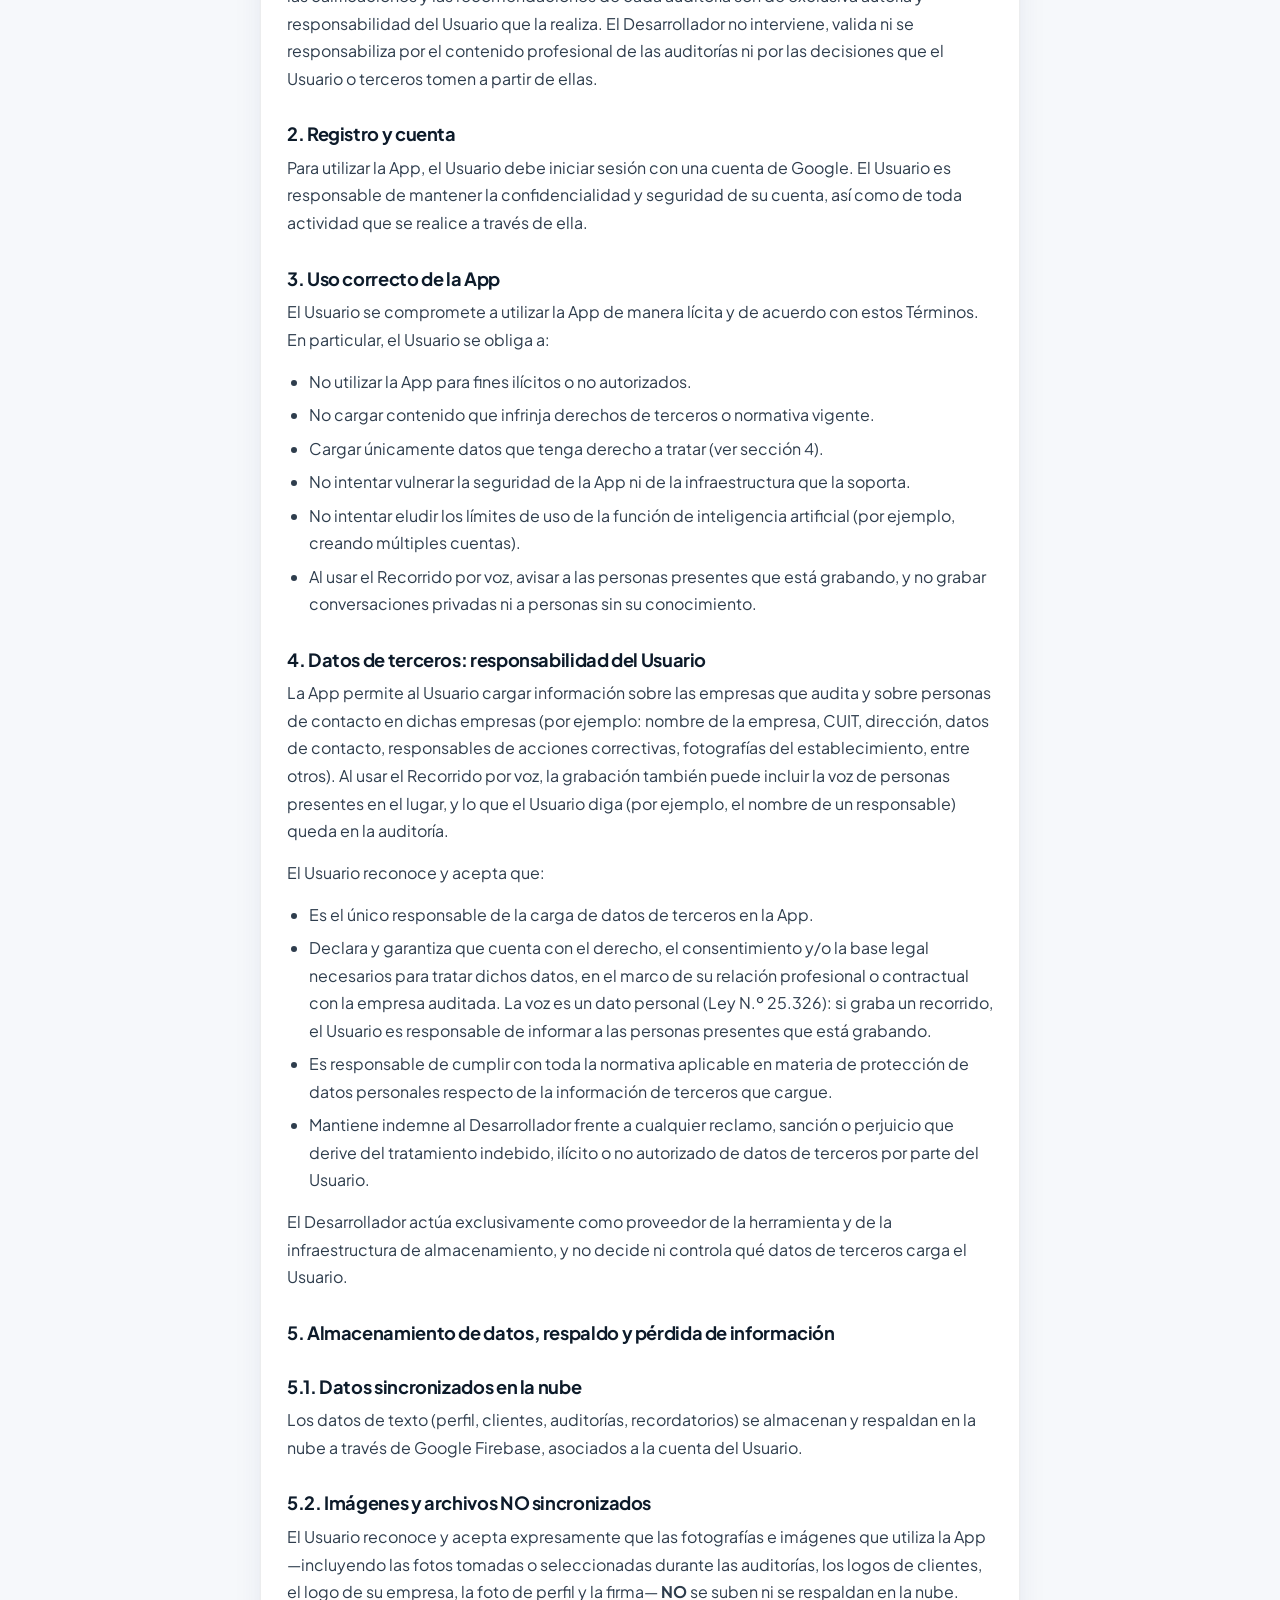
==== commit d13807b8: "Fecha de la Política: 14 de noviembre de 2026 (1.4.7 en producción) Co-Authored-By: Claude Opus 5.5 " ====
--- a/index.html
+++ b/index.html
@@ -40,7 +40,7 @@
 <div class="pagina pagina-legal">
 <header>
   <h1>AuditApp — Política de Privacidad y Términos y Condiciones</h1>
-  <p>Última actualización: 6 de noviembre de 2026</p>
+  <p>Última actualización: 14 de noviembre de 2026</p>
   <p>Responsable: Miguel Ernesto Camarero · Contacto: <a href="mailto:contacto@auditapp.com.ar" style="color:#fff;">contacto@auditapp.com.ar</a></p>
 </header>
 
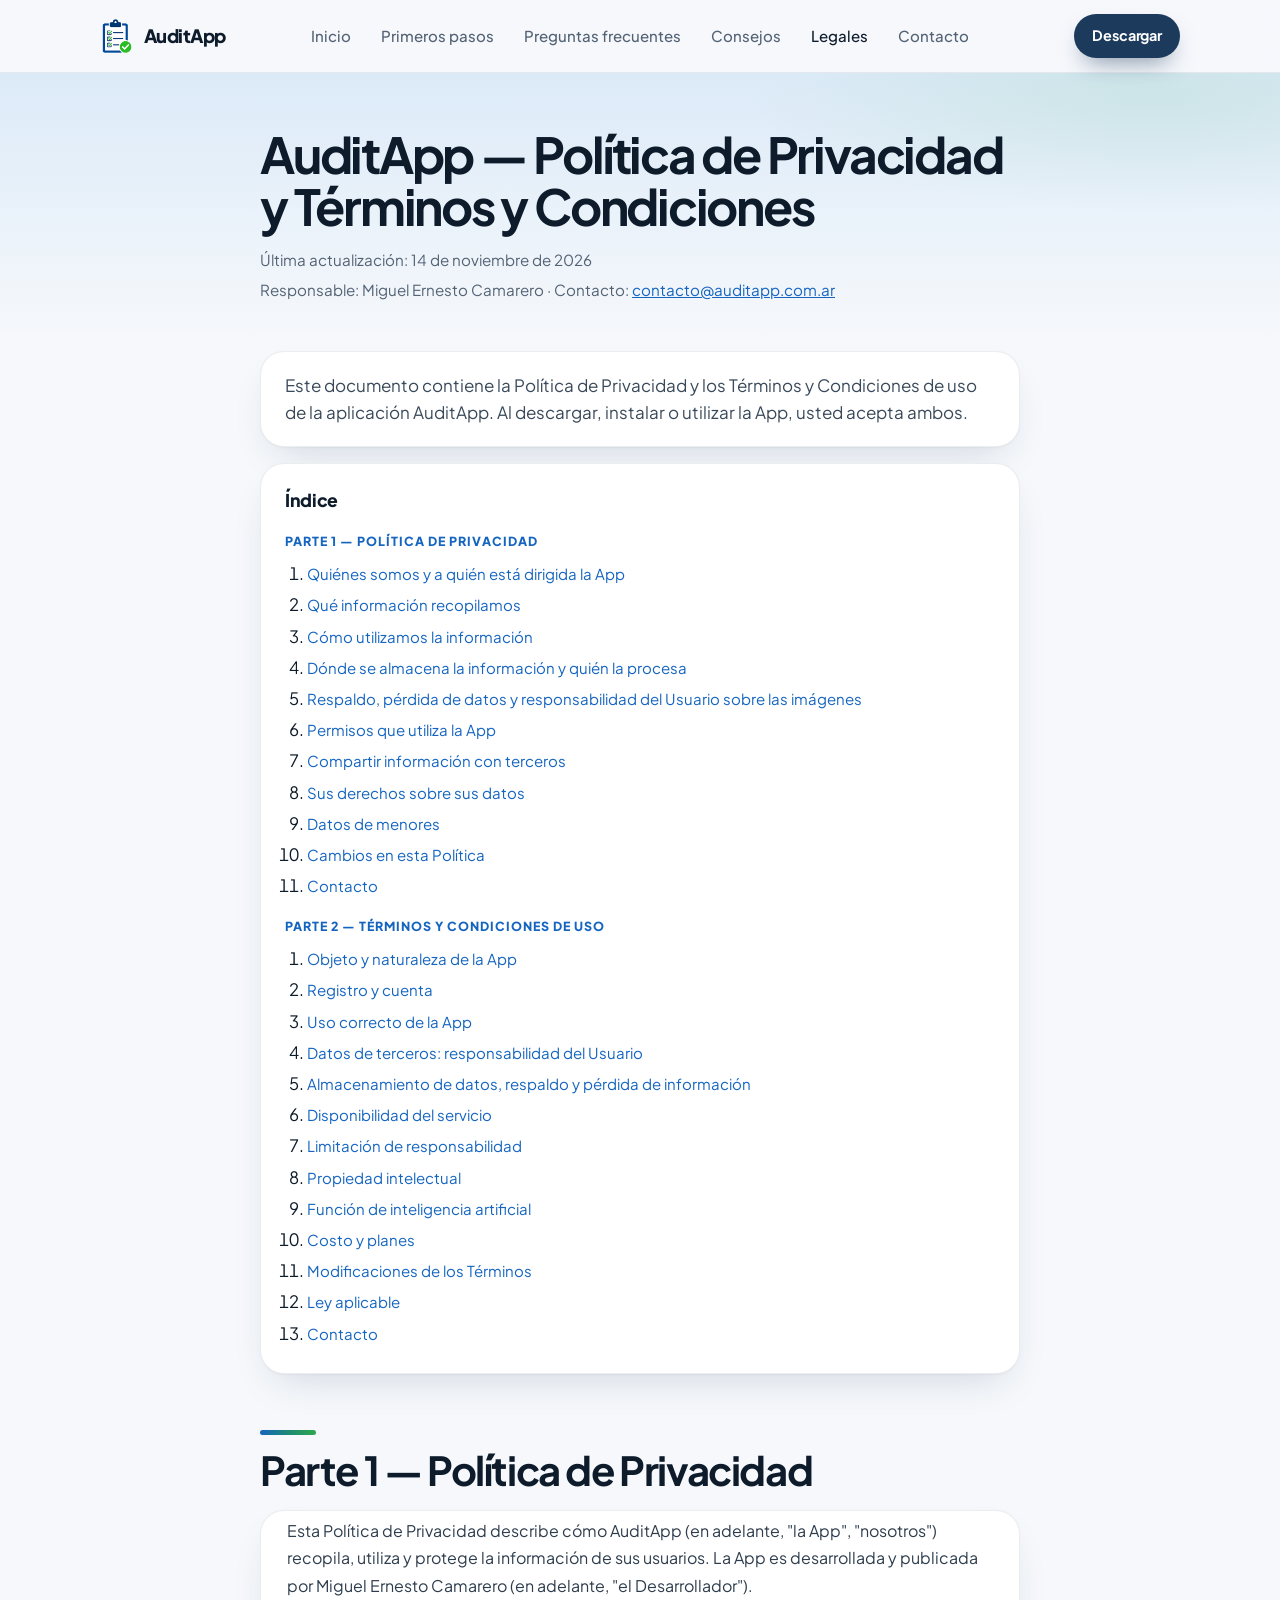
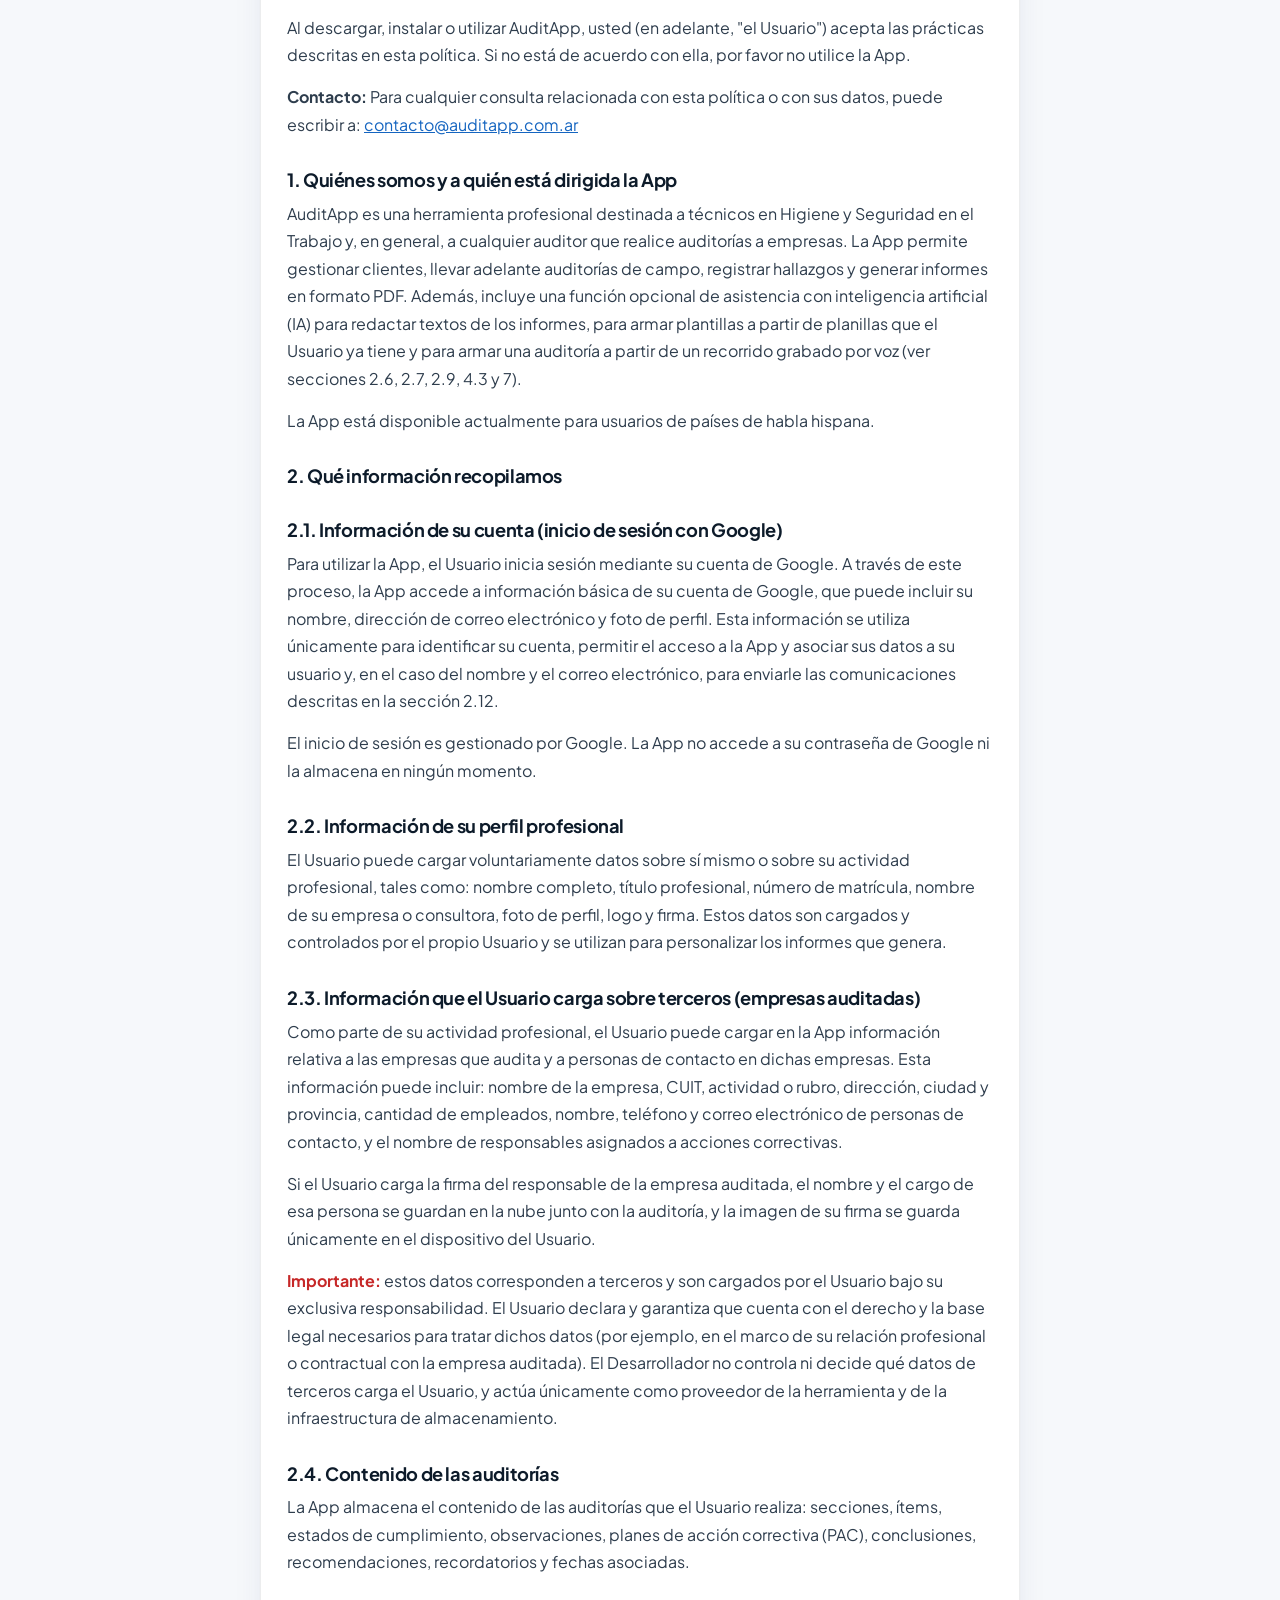
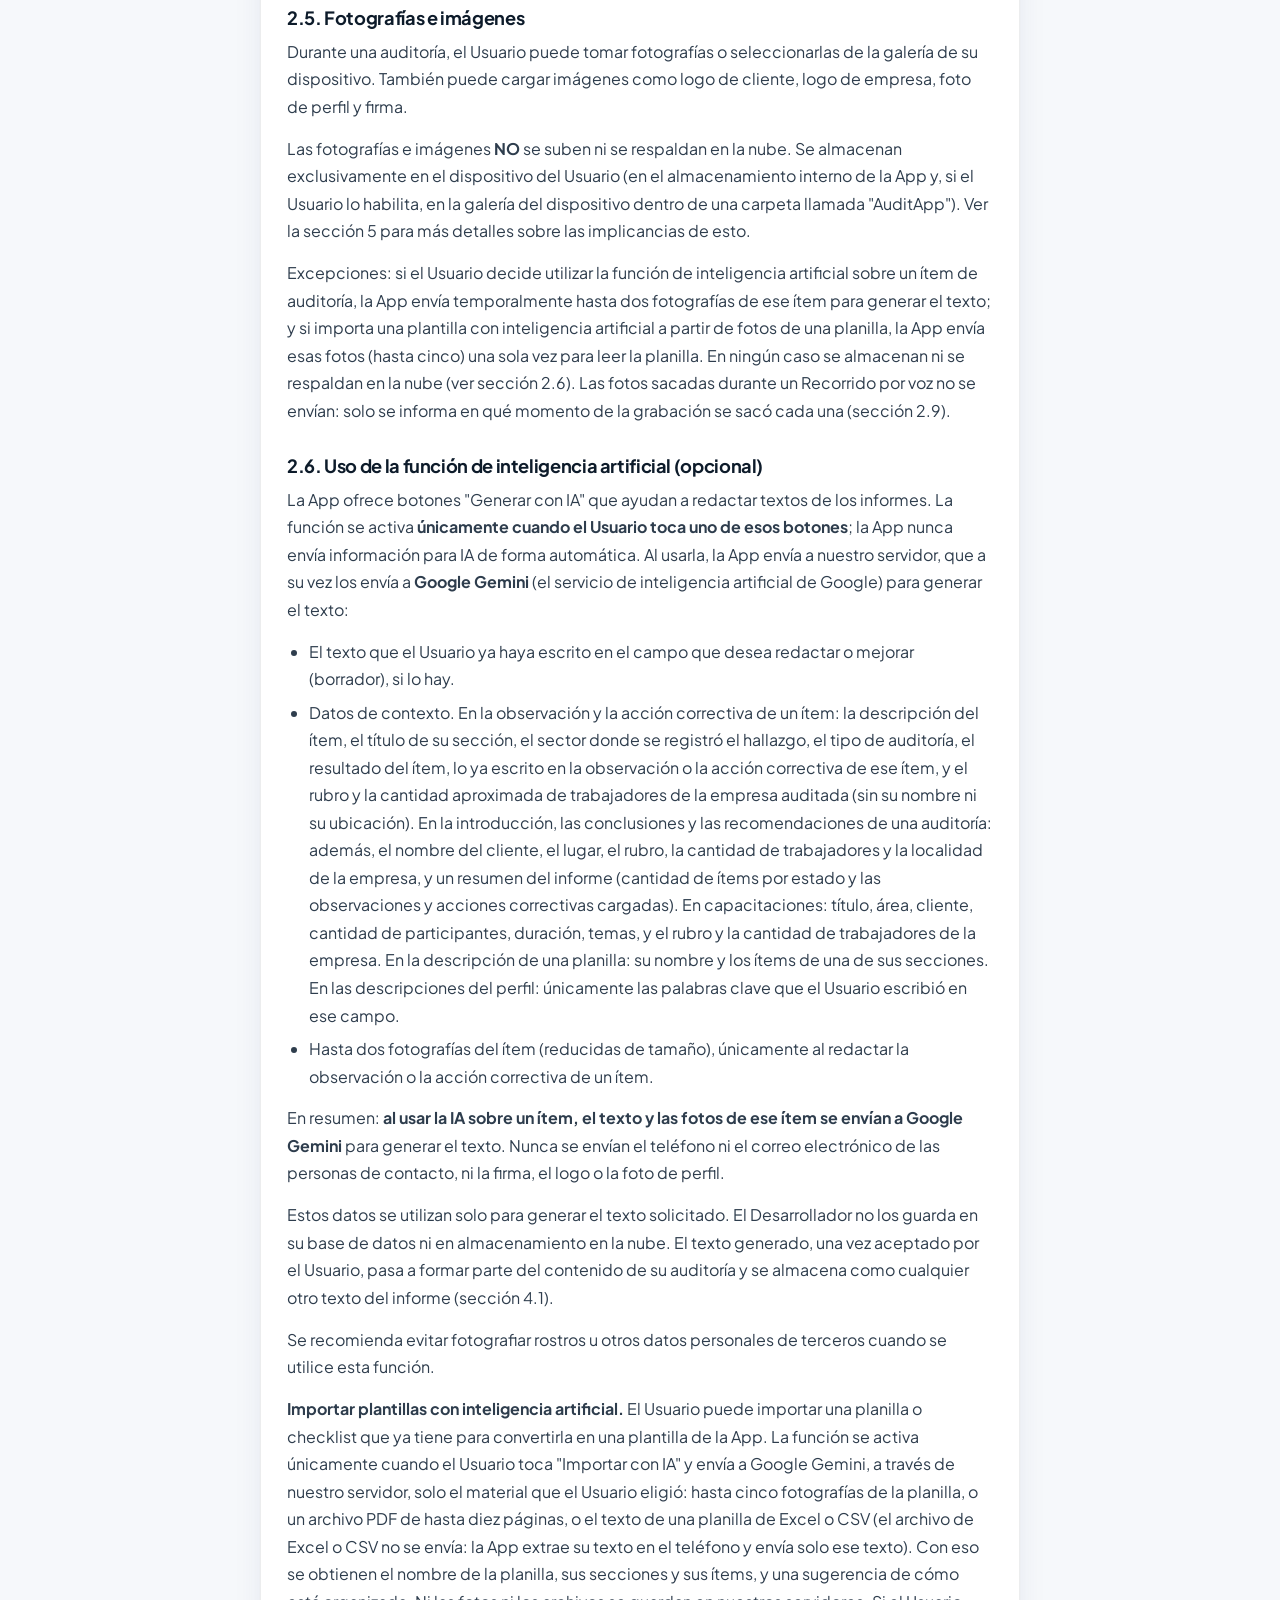
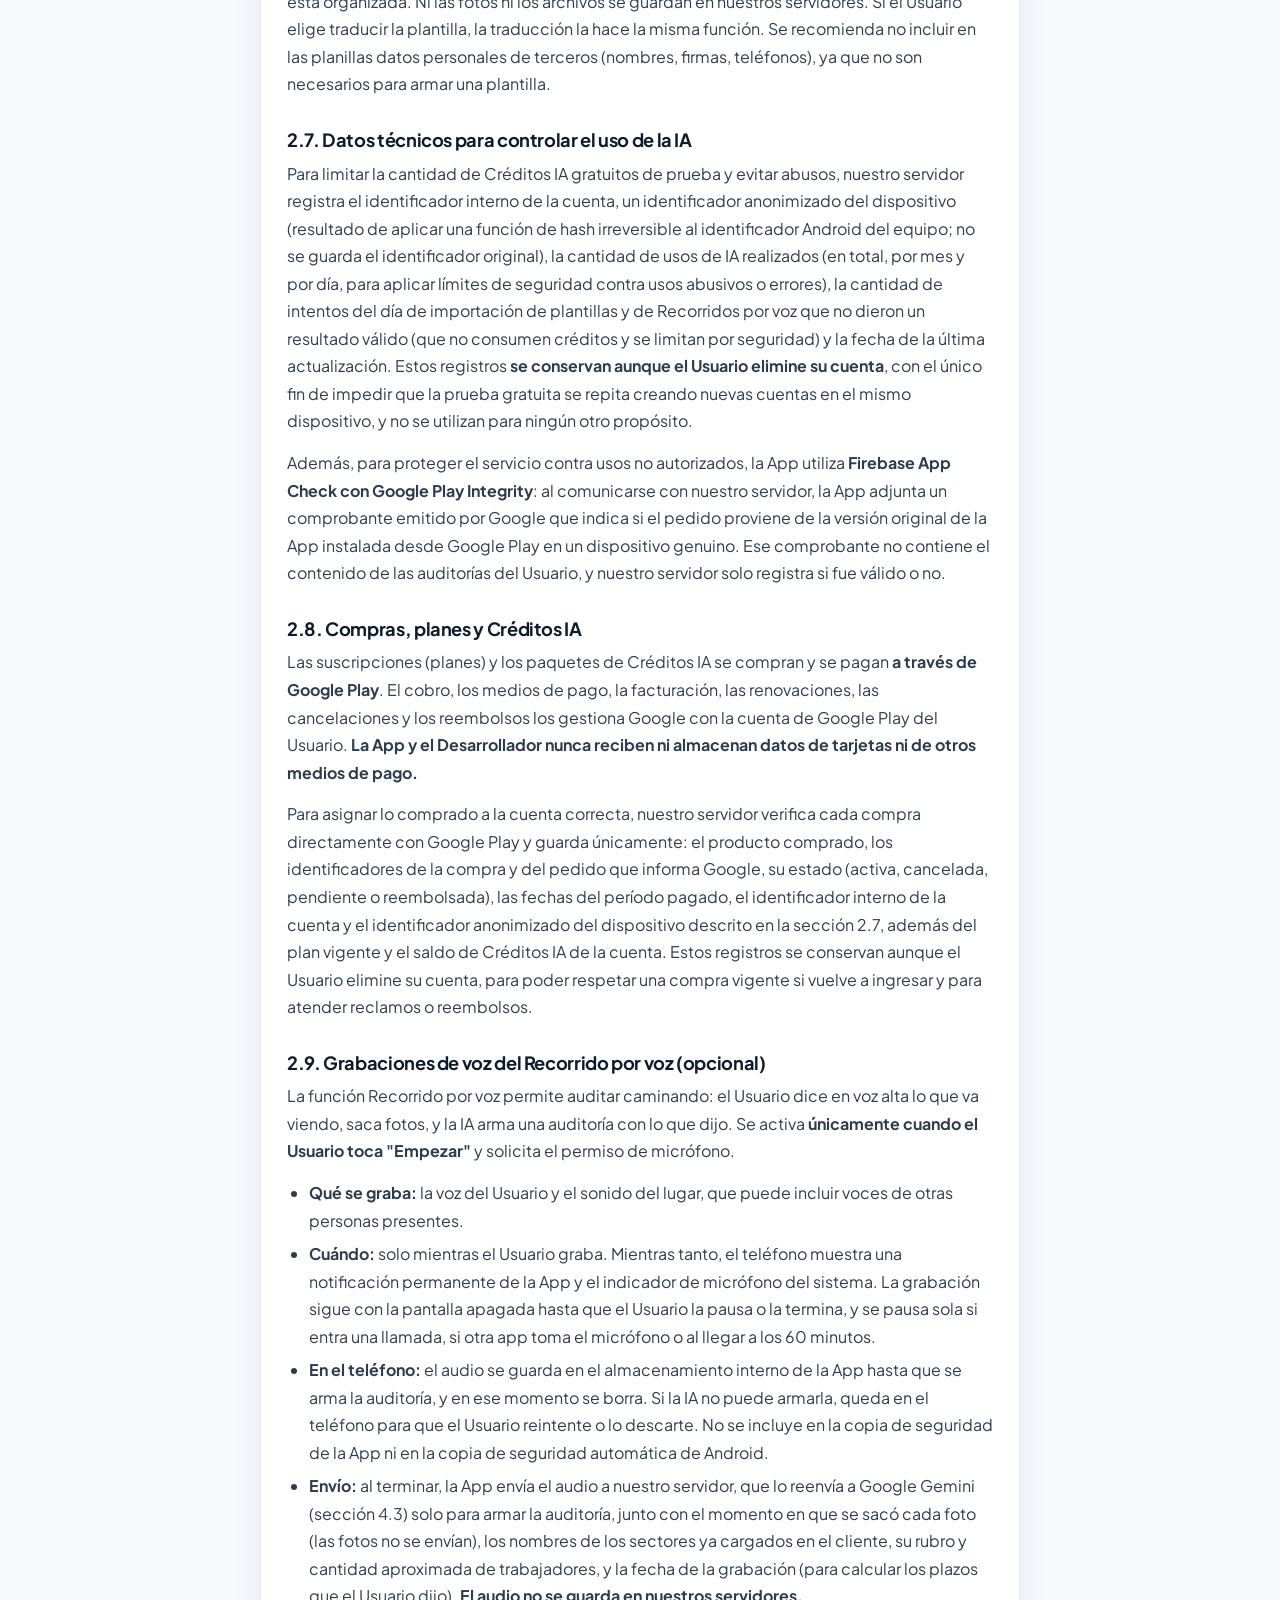
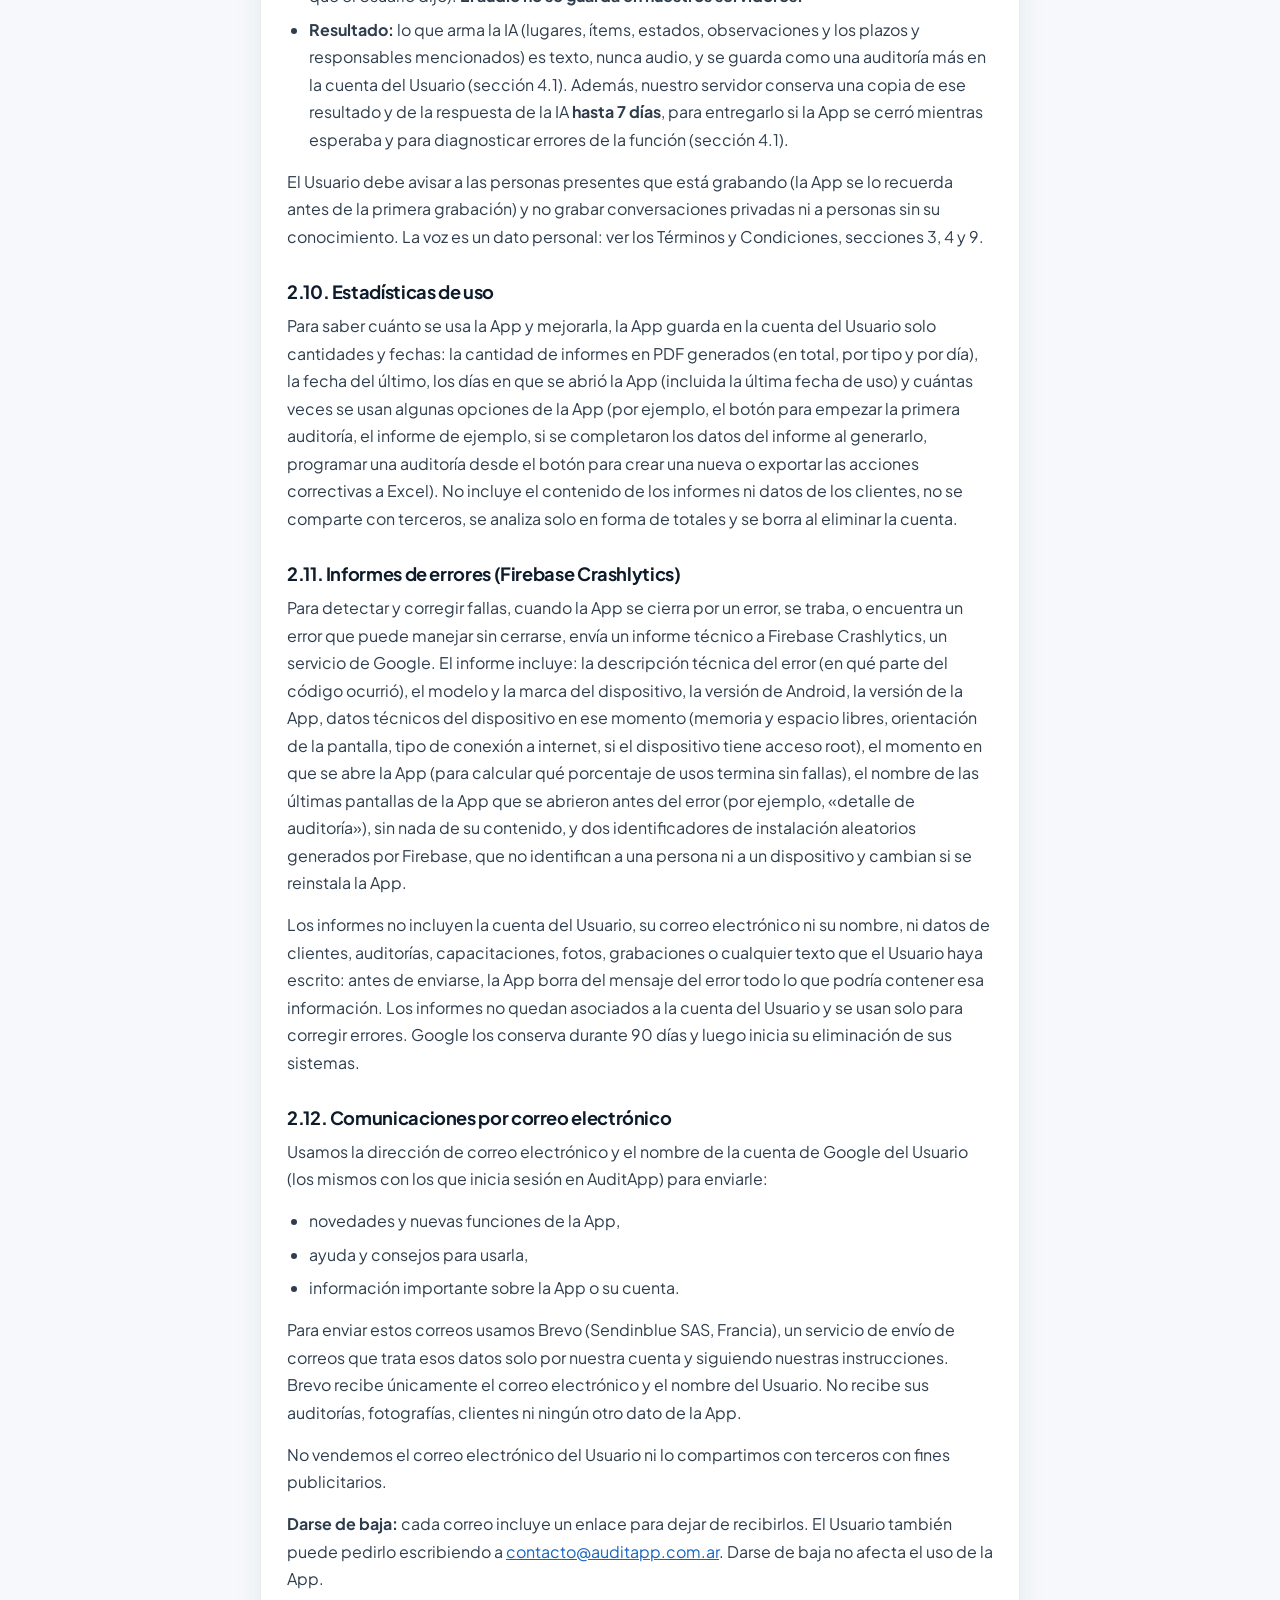
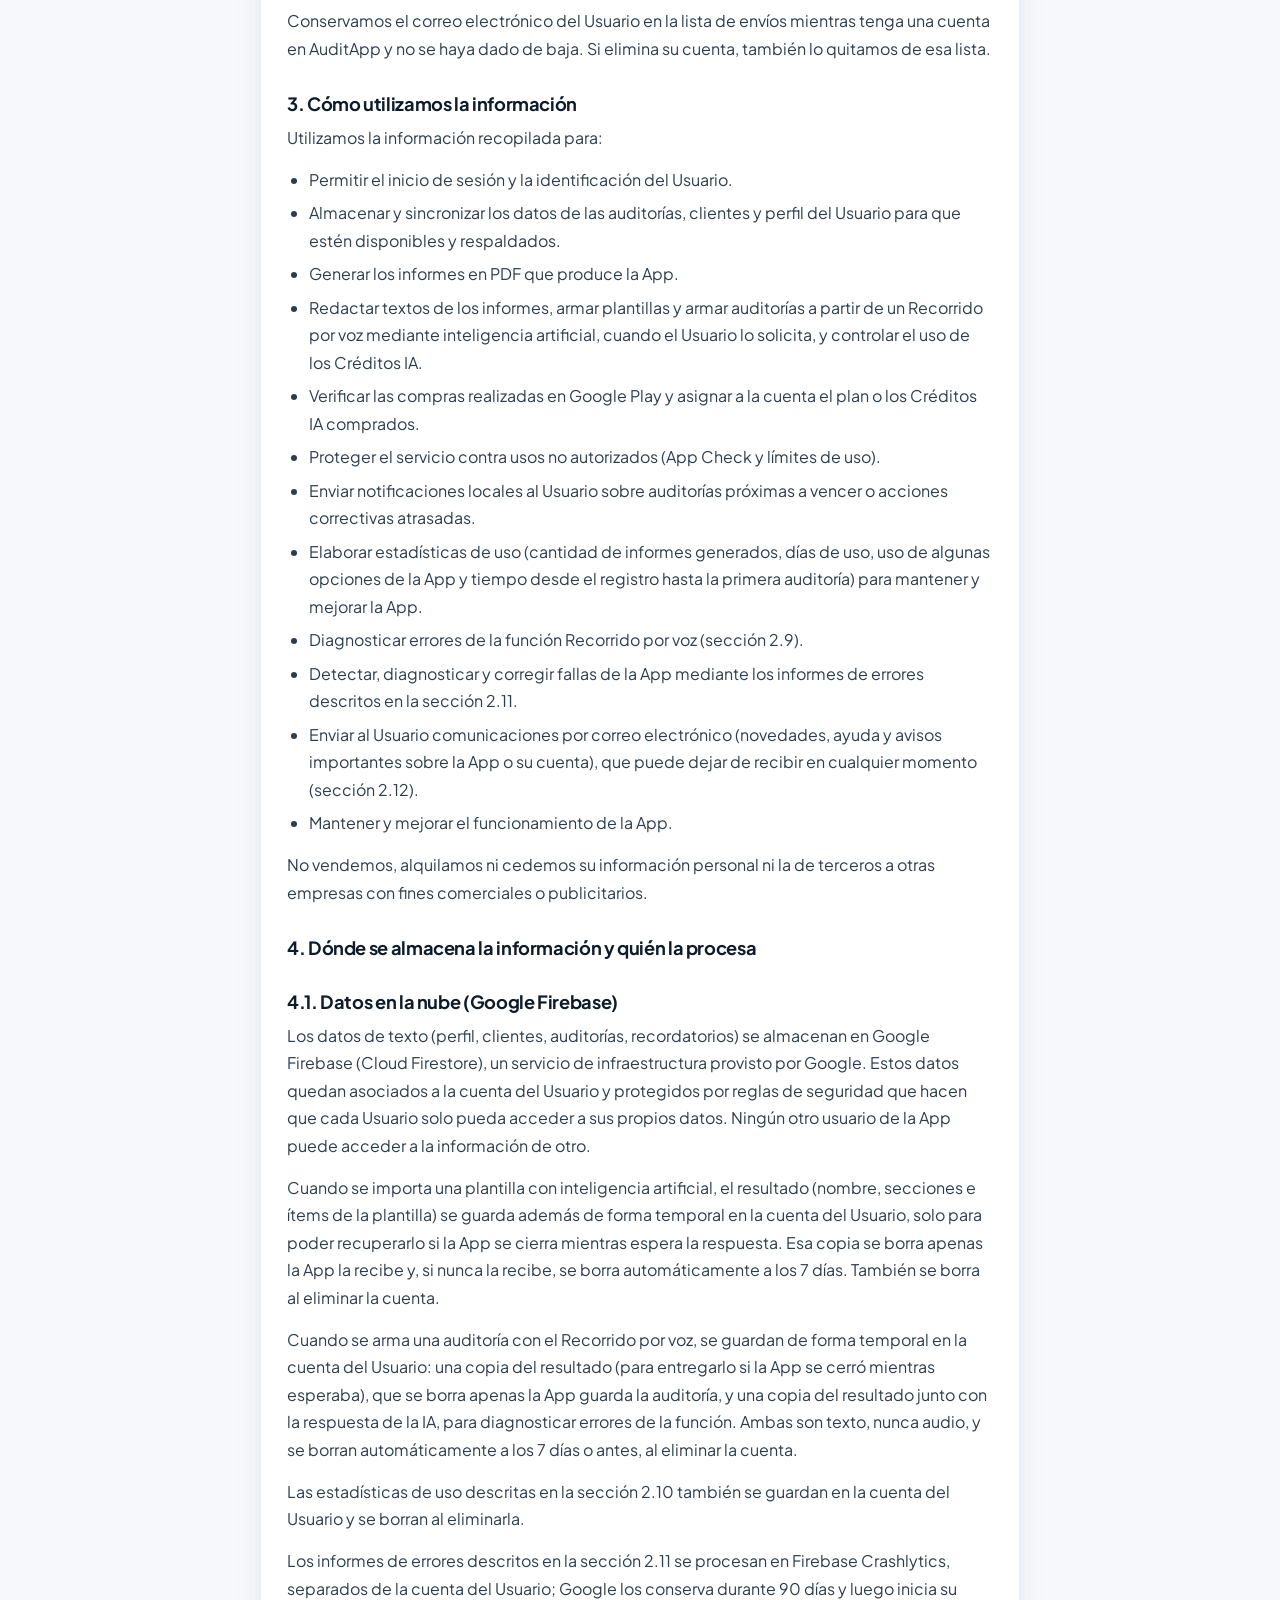
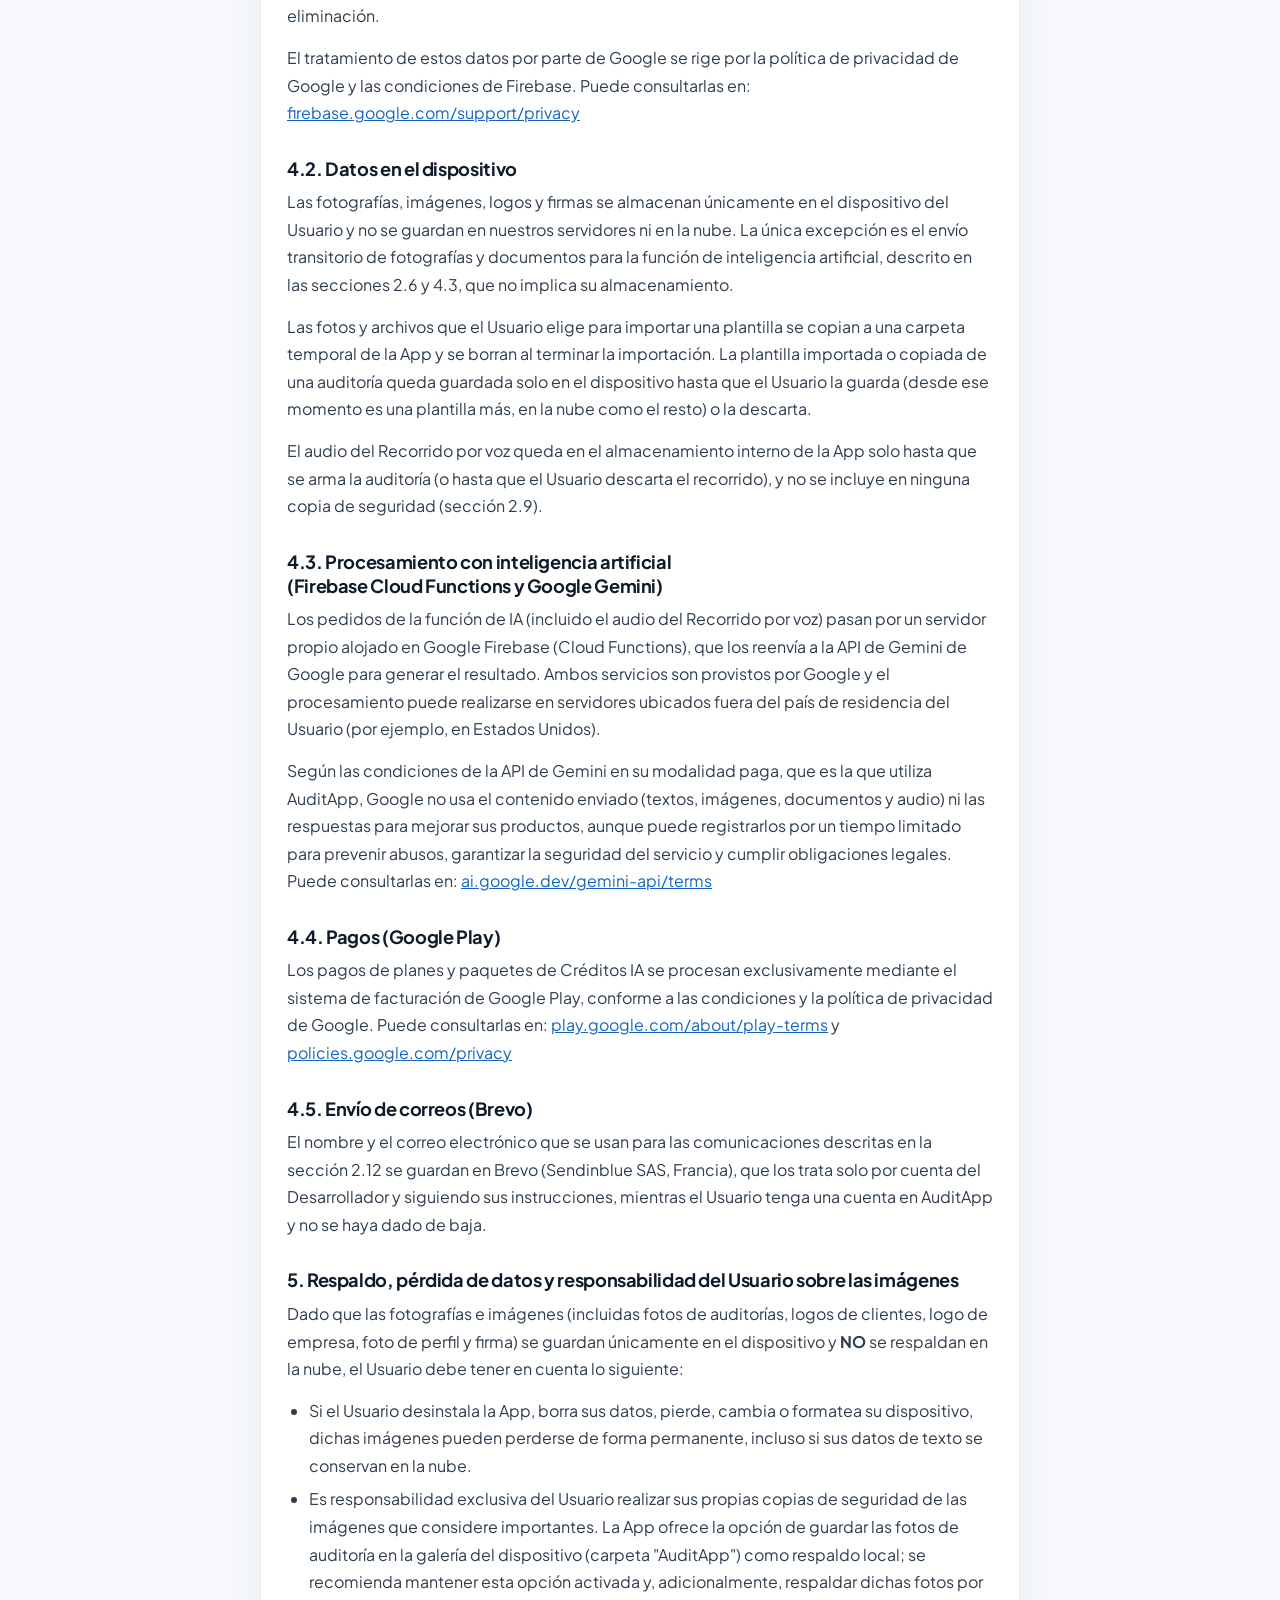
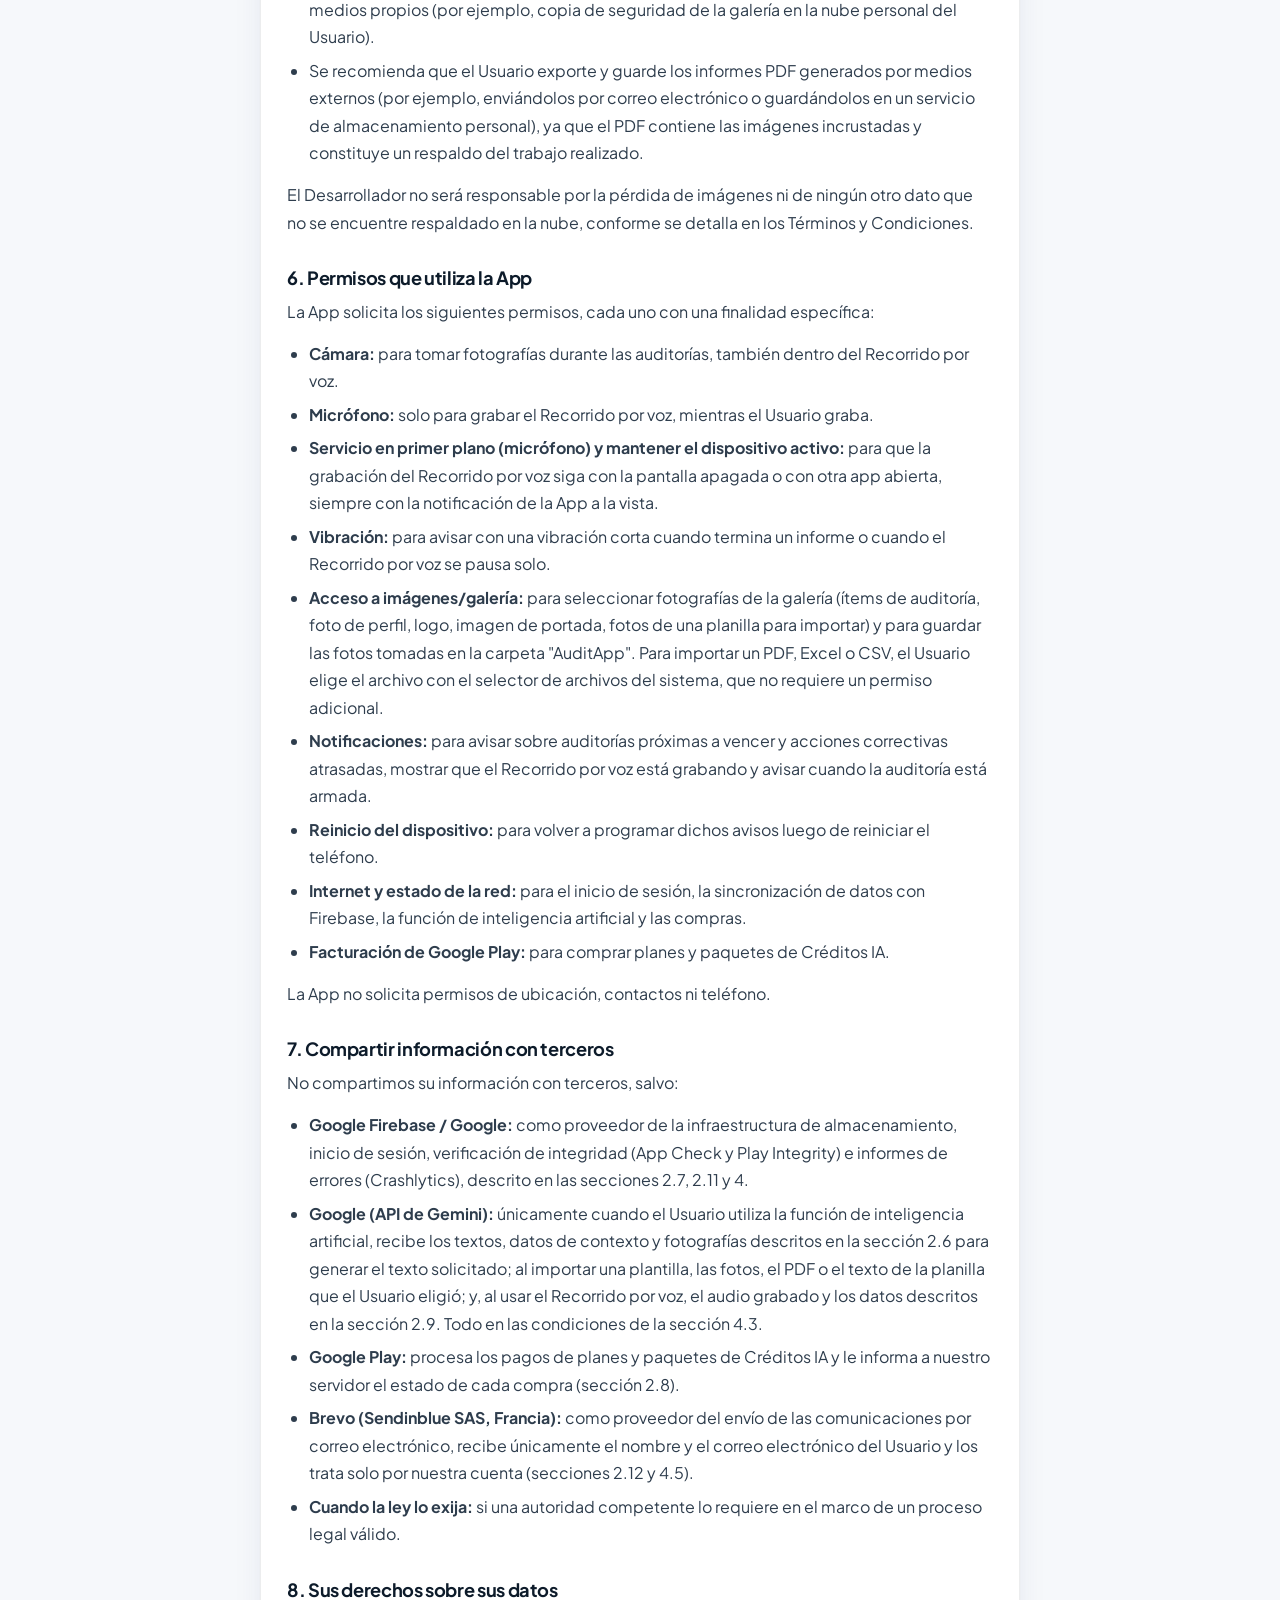
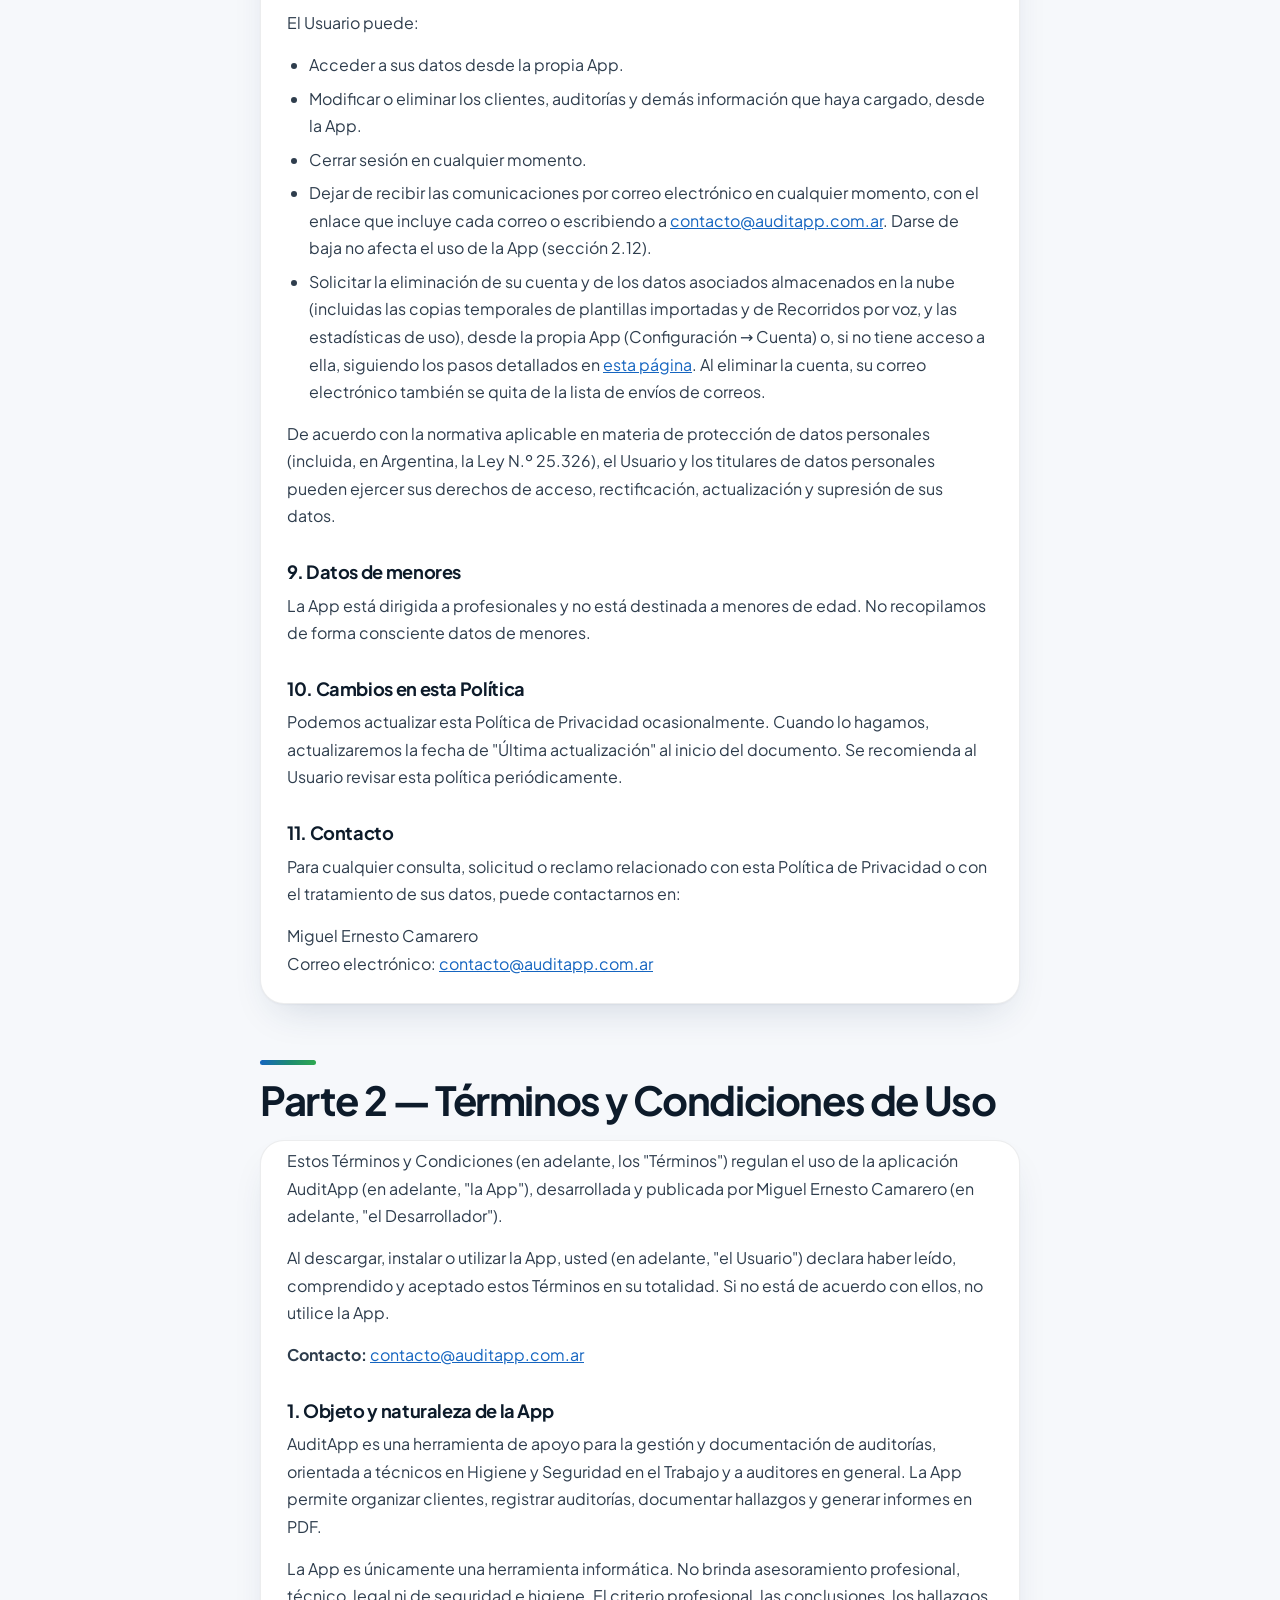
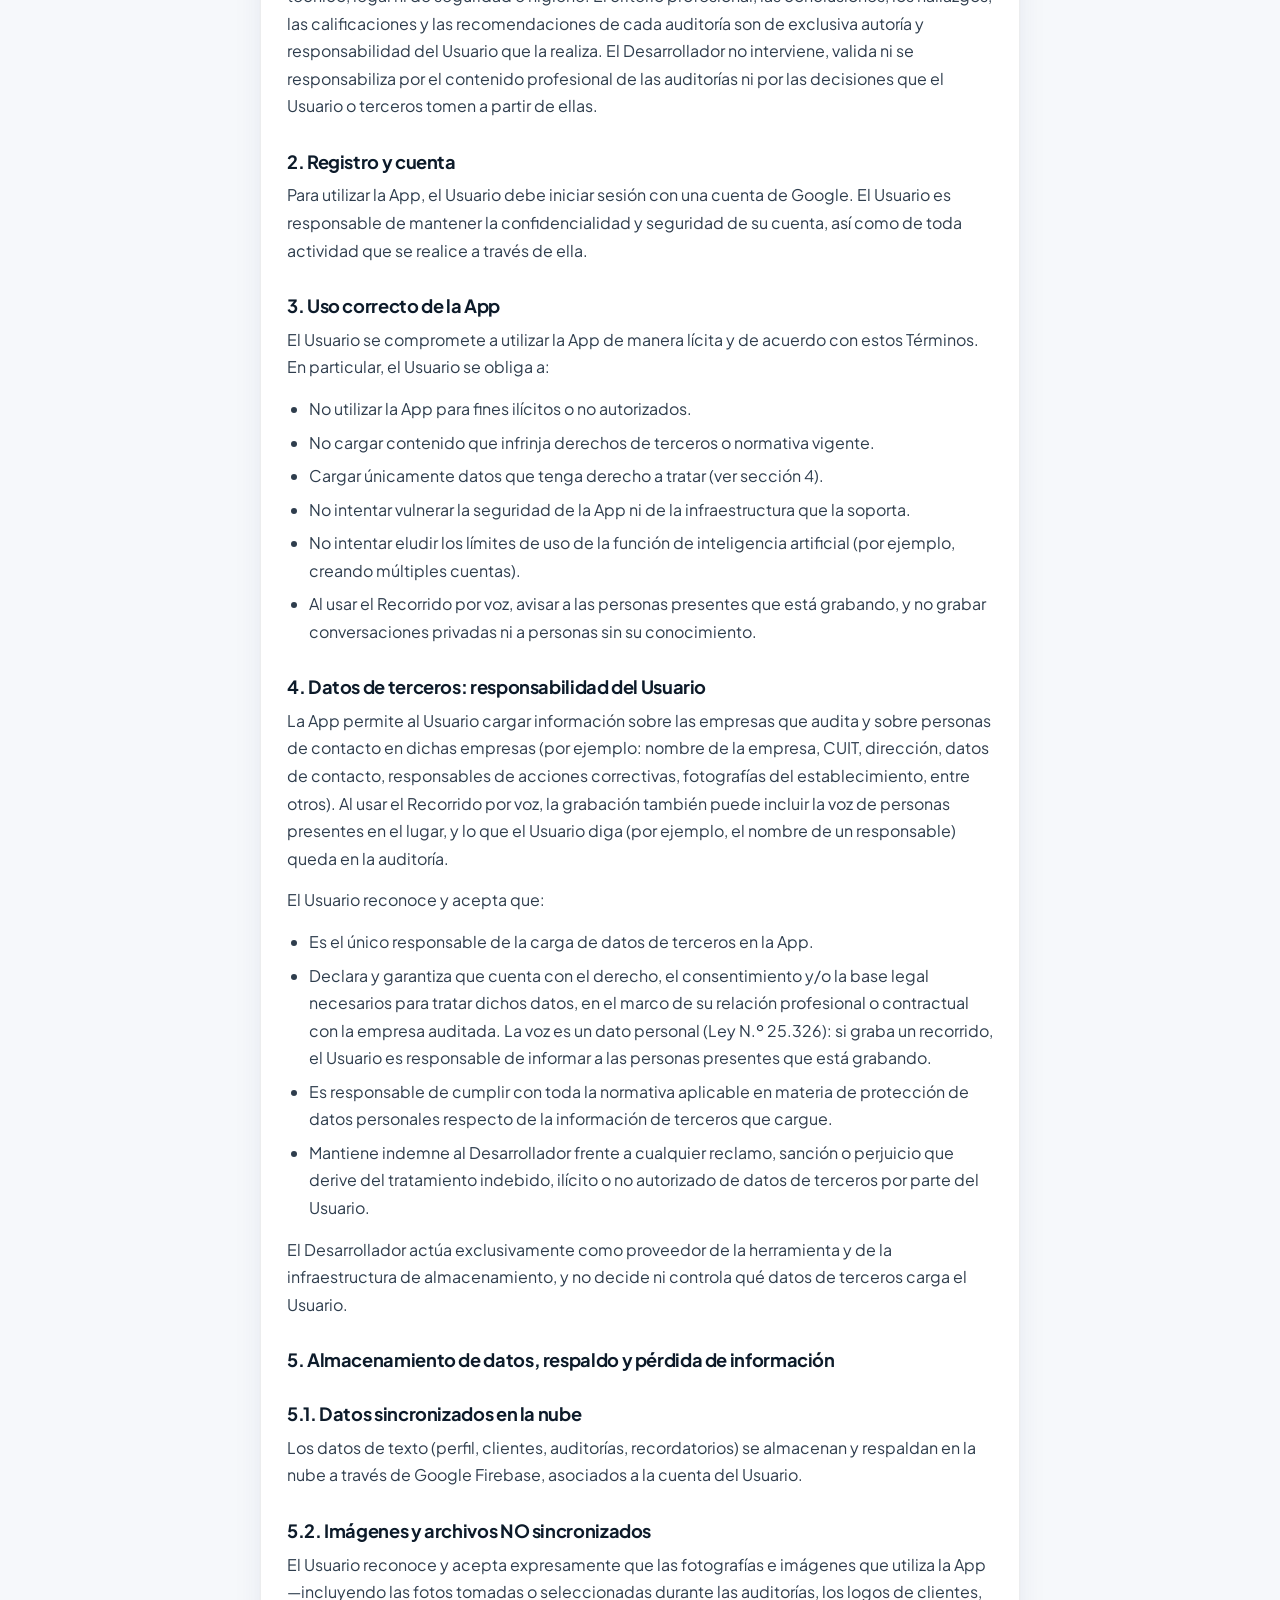
==== commit d0b27082: "Textos de la 1.4.8 (sin publicar): Política 2.10, Términos 10, Excel en preguntas frecuentes y plane" ====
--- a/index.html
+++ b/index.html
@@ -150,7 +150,7 @@
     <p>El Usuario debe avisar a las personas presentes que está grabando (la App se lo recuerda antes de la primera grabación) y no grabar conversaciones privadas ni a personas sin su conocimiento. La voz es un dato personal: ver los Términos y Condiciones, secciones 3, 4 y 9.</p>
 
     <h3>2.10. Estadísticas de uso</h3>
-    <p>Para saber cuánto se usa la App y mejorarla, la App guarda en la cuenta del Usuario solo cantidades y fechas: la cantidad de informes en PDF generados (en total, por tipo y por día), la fecha del último, los días en que se abrió la App (incluida la última fecha de uso) y cuántas veces se usan algunas opciones de la App (por ejemplo, el botón para empezar la primera auditoría, el informe de ejemplo, o si se completaron los datos del informe al generarlo). No incluye el contenido de los informes ni datos de los clientes, no se comparte con terceros, se analiza solo en forma de totales y se borra al eliminar la cuenta.</p>
+    <p>Para saber cuánto se usa la App y mejorarla, la App guarda en la cuenta del Usuario solo cantidades y fechas: la cantidad de informes en PDF generados (en total, por tipo y por día), la fecha del último, los días en que se abrió la App (incluida la última fecha de uso) y cuántas veces se usan algunas opciones de la App (por ejemplo, el botón para empezar la primera auditoría, el informe de ejemplo, si se completaron los datos del informe al generarlo, programar una auditoría desde el botón para crear una nueva o exportar las acciones correctivas a Excel). No incluye el contenido de los informes ni datos de los clientes, no se comparte con terceros, se analiza solo en forma de totales y se borra al eliminar la cuenta.</p>
 
     <h3>2.11. Informes de errores (Firebase Crashlytics)</h3>
     <p>Para detectar y corregir fallas, cuando la App se cierra por un error, se traba, o encuentra un error que puede manejar sin cerrarse, envía un informe técnico a Firebase Crashlytics, un servicio de Google. El informe incluye: la descripción técnica del error (en qué parte del código ocurrió), el modelo y la marca del dispositivo, la versión de Android, la versión de la App, datos técnicos del dispositivo en ese momento (memoria y espacio libres, orientación de la pantalla, tipo de conexión a internet, si el dispositivo tiene acceso root), el momento en que se abre la App (para calcular qué porcentaje de usos termina sin fallas), el nombre de las últimas pantallas de la App que se abrieron antes del error (por ejemplo, «detalle de auditoría»), sin nada de su contenido, y dos identificadores de instalación aleatorios generados por Firebase, que no identifican a una persona ni a un dispositivo y cambian si se reinstala la App.</p>
@@ -352,7 +352,7 @@
     </ul>
 
     <h3 id="tyc-10">10. Costo y planes</h3>
-    <p>El uso de la App es gratuito, salvo la función de inteligencia artificial más allá de los Créditos IA gratuitos de prueba. Para ampliarla, la App ofrece planes pagos por suscripción (mensual o anual) y paquetes de Créditos IA de compra única. Los precios se muestran en la App, en la moneda que informa Google Play, antes de confirmar cada compra.</p>
+    <p>El uso de la App es gratuito, salvo algunas funciones de los planes pagos: la inteligencia artificial más allá de los Créditos IA gratuitos de prueba y otras funciones que la App indica como parte de los planes (por ejemplo, exportar las acciones correctivas a Excel). Para acceder a ellas, la App ofrece planes pagos por suscripción (mensual o anual) y paquetes de Créditos IA de compra única. Los precios se muestran en la App, en la moneda que informa Google Play, antes de confirmar cada compra.</p>
     <p>Todas las compras se realizan a través de Google Play y se rigen por sus condiciones. Las suscripciones se renuevan automáticamente hasta que el Usuario las cancele desde Google Play; al cancelar, el plan sigue vigente hasta el final del período ya pagado. Los reembolsos se gestionan conforme a las políticas de Google Play. Los Créditos IA no tienen valor monetario, no se transfieren a otras cuentas y no se canjean por dinero.</p>
     <p>El Desarrollador se reserva el derecho de modificar los precios, los planes y las condiciones económicas de la App, dando aviso previo al Usuario; los cambios no afectan a un período ya pagado.</p>
 
@@ -383,7 +383,7 @@
     </nav>
     <div class="contactos">
       <a href="mailto:contacto@auditapp.com.ar"><svg viewBox="0 0 24 24" aria-hidden="true"><rect x="3" y="5" width="18" height="14" rx="2"/><path d="M3.5 7l8.5 6 8.5-6"/></svg>contacto@auditapp.com.ar</a>
-      <a href="https://www.instagram.com/auditapp.app/"><svg viewBox="0 0 24 24" aria-hidden="true"><rect x="3" y="3" width="18" height="18" rx="5"/><circle cx="12" cy="12" r="4"/><circle cx="17.3" cy="6.7" r=".6"/></svg>@auditapp.app</a>
+      <a href="https://www.instagram.com/auditapp.app/" target="_blank" rel="noopener"><svg viewBox="0 0 24 24" aria-hidden="true"><rect x="3" y="3" width="18" height="18" rx="5"/><circle cx="12" cy="12" r="4"/><circle cx="17.3" cy="6.7" r=".6"/></svg>@auditapp.app</a>
     </div>
     <div class="legal">
       <span>AuditApp — Miguel Ernesto Camarero</span>
--- a/estilos.css
+++ b/estilos.css
@@ -144,7 +144,7 @@
   border-radius: 16px; box-shadow: 0 2px 6px rgba(13,27,42,.06), 0 22px 44px -18px rgba(13,27,42,.32); padding: 10px 13px 11px;
 }
 .burbuja.voz { order: -1; align-self: flex-start; margin-bottom: -6px; max-width: min(250px, 78%); }
-.burbuja.app { align-self: flex-end; margin-top: -34px; width: min(280px, 84%); }
+.burbuja.app { align-self: flex-end; margin-top: -17px; width: min(280px, 84%); }
 .quien { display: flex; align-items: center; gap: 5px; font-size: .62rem; font-weight: 800; letter-spacing: .07em; text-transform: uppercase; white-space: nowrap; margin-bottom: 4px; }
 .burbuja.voz .quien { color: var(--azul-medio); }
 .burbuja.app .quien { color: var(--dorado); }
@@ -174,6 +174,52 @@
   .item h3 { font-size: .96rem; margin-top: 4px; }
   .item p { font-size: .86rem; margin-top: 6px; line-height: 1.45; }
   .estado-ia { margin-top: 10px; font-size: .74rem; padding: 3px 10px; }
+}
+
+/* Carrusel de la portada: cada pantalla es una escena (teléfono + sus dos burbujas) en una fila que
+   se desliza. El deslizamiento con el dedo es el del navegador (anda sin JavaScript); movimiento.js
+   suma el paso automático, el arrastre con el mouse y los puntitos. La fila recorta lo que se sale de
+   ella, así que se estira 20 px a cada lado (el margen de la página: en el celular llega al borde de la
+   pantalla) y 50 px hacia abajo, para que las sombras del teléfono y las burbujas no queden cortadas en
+   un rectángulo. Entre pantallas hay el doble de ese margen, para que la de al lado no asome. Las
+   pantallas se deslizan enteras, una al lado de la otra; solo esos 20 px de los costados se esfuman
+   (máscara), así cada pantalla se desvanece al llegar al borde en vez de cortarse en línea recta. */
+.carrusel { position: relative; min-width: 0; }
+.pistas {
+  display: flex; overflow-x: auto; overflow-y: hidden; scroll-snap-type: x mandatory;
+  scrollbar-width: none; overscroll-behavior-x: contain; -webkit-overflow-scrolling: touch;
+  gap: 40px; padding: 10px 20px 80px; margin: 0 -20px -50px; scroll-padding-inline: 20px;
+  -webkit-mask-image: linear-gradient(90deg, transparent, #000 20px, #000 calc(100% - 20px), transparent);
+  mask-image: linear-gradient(90deg, transparent, #000 20px, #000 calc(100% - 20px), transparent);
+}
+.pistas::-webkit-scrollbar { display: none; }
+.diapo { flex: 0 0 100%; min-width: 0; scroll-snap-align: center; scroll-snap-stop: always; padding-inline: 8px; }
+.pistas.arrastrando { scroll-snap-type: none; cursor: grabbing; user-select: none; -webkit-user-select: none; }
+@media (hover: hover) and (pointer: fine) { .pistas { cursor: grab; } }
+.carrusel img { -webkit-user-drag: none; }
+.puntos { position: relative; z-index: 1; display: flex; justify-content: center; gap: 2px; margin-top: -14px; }
+.puntos[hidden] { display: none; }
+.puntos button { width: 28px; height: 28px; padding: 0; border: 0; background: none; cursor: pointer; display: grid; place-items: center; }
+.puntos button::before { content: ""; width: 8px; height: 8px; border-radius: 999px; background: rgba(13, 27, 42, .22); transition: width .25s ease, background-color .25s ease; }
+.puntos button[aria-current="true"]::before { width: 22px; background: var(--azul); }
+.puntos button:focus-visible { outline: 3px solid var(--azul-medio); outline-offset: -4px; border-radius: 999px; }
+/* Contenido propio de las pantallas 2 a 4. */
+.item .campo { display: block; font-size: .62rem; font-weight: 800; letter-spacing: .06em; text-transform: uppercase; color: var(--tinta-2); }
+.item .campo.pac { color: var(--rojo); margin-top: 6px; }
+.item .campo + p { margin-top: 2px; }
+.item h3 { overflow-wrap: anywhere; }
+.burbuja.app.sin-ia .quien { color: var(--verde); }
+.burbuja .avisos { margin-top: 2px; gap: 6px; }
+.burbuja .aviso { padding: 7px 10px; border-radius: 11px; font-size: .74rem; }
+@media (min-width: 900px) {
+  .diapo { padding-inline: 4px; }
+  .diapo .burbuja.voz { left: 0; }
+  /* La burbuja de abajo se monta sobre el teléfono la mitad de su alto (su borde de abajo arranca en el
+     borde del teléfono y baja la mitad de su alto); el espacio de abajo de la escena le deja lugar. */
+  .diapo.escena { padding-bottom: 120px; }
+  .diapo .burbuja.app { right: 0; bottom: 120px; translate: 0 50%; }
+  .item .campo { font-size: .68rem; }
+  .burbuja .aviso { font-size: .82rem; padding: 8px 12px; }
 }
 
 /* Secciones */
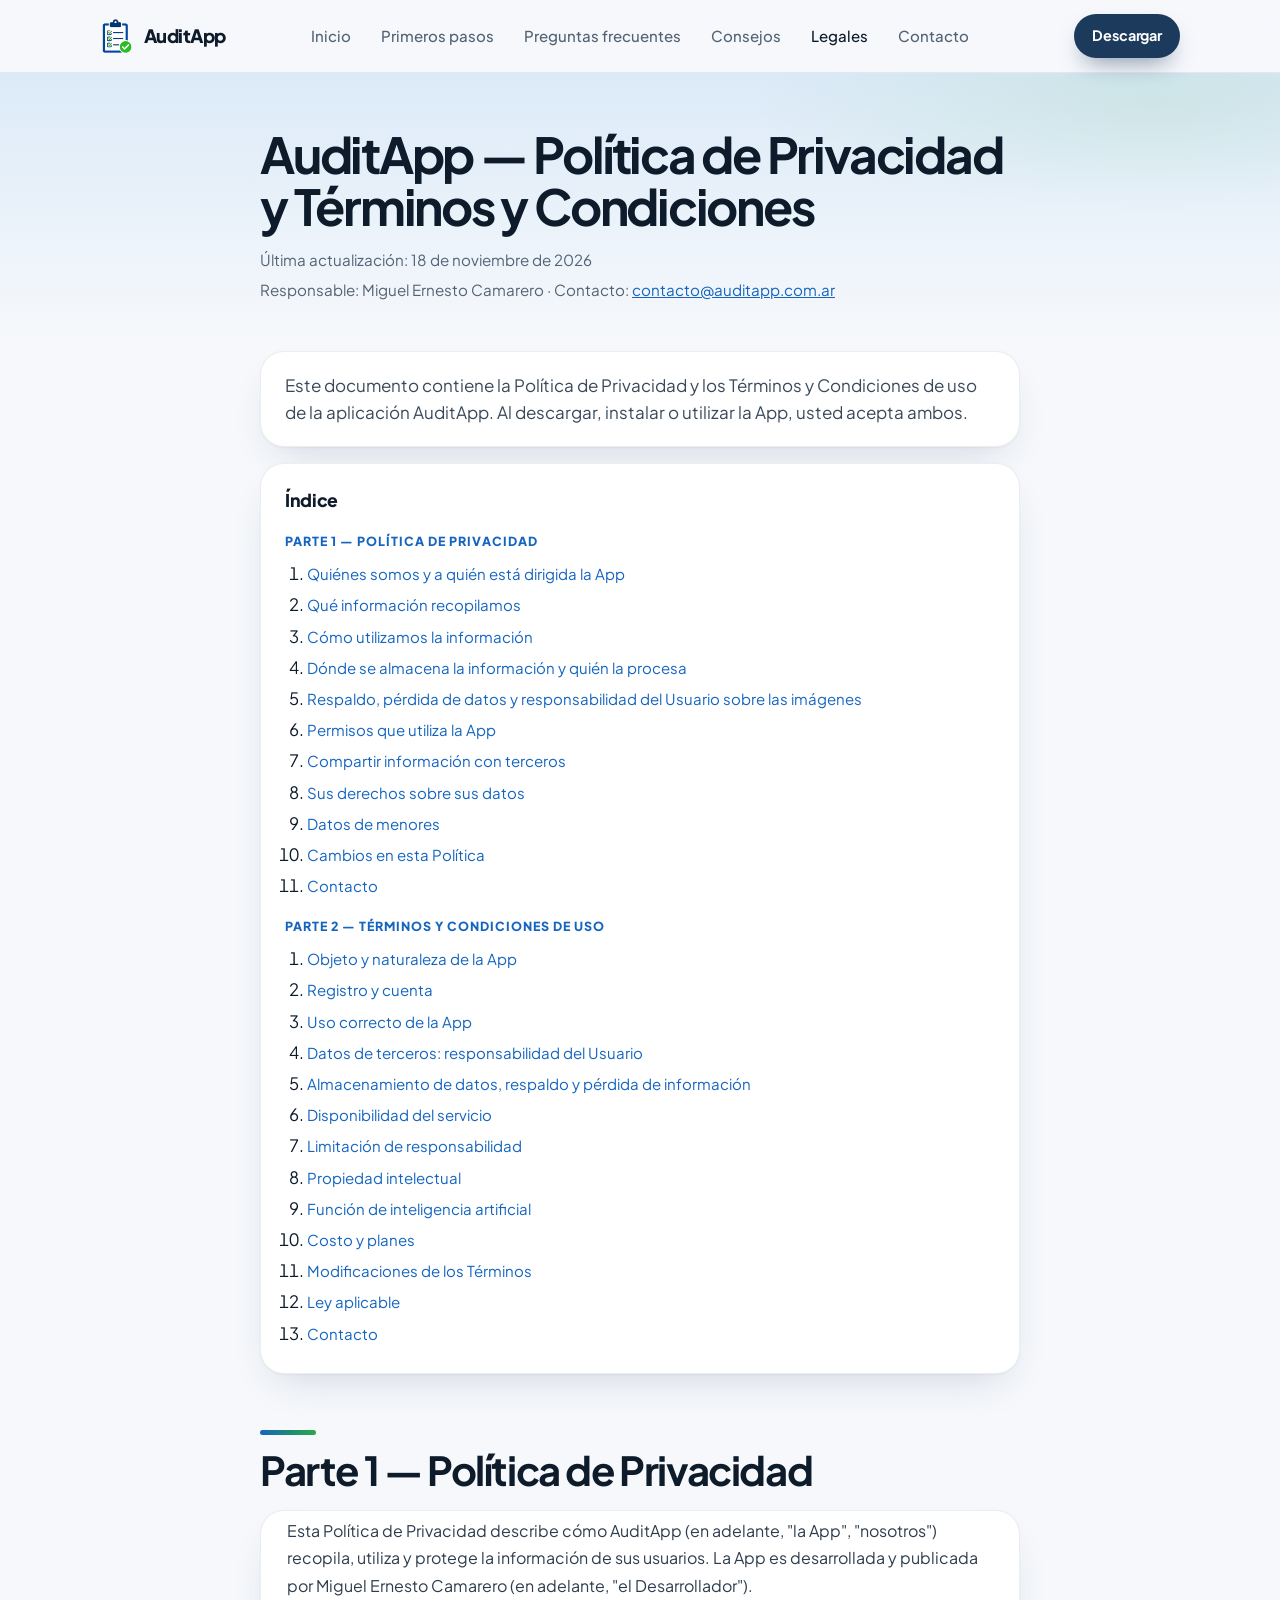
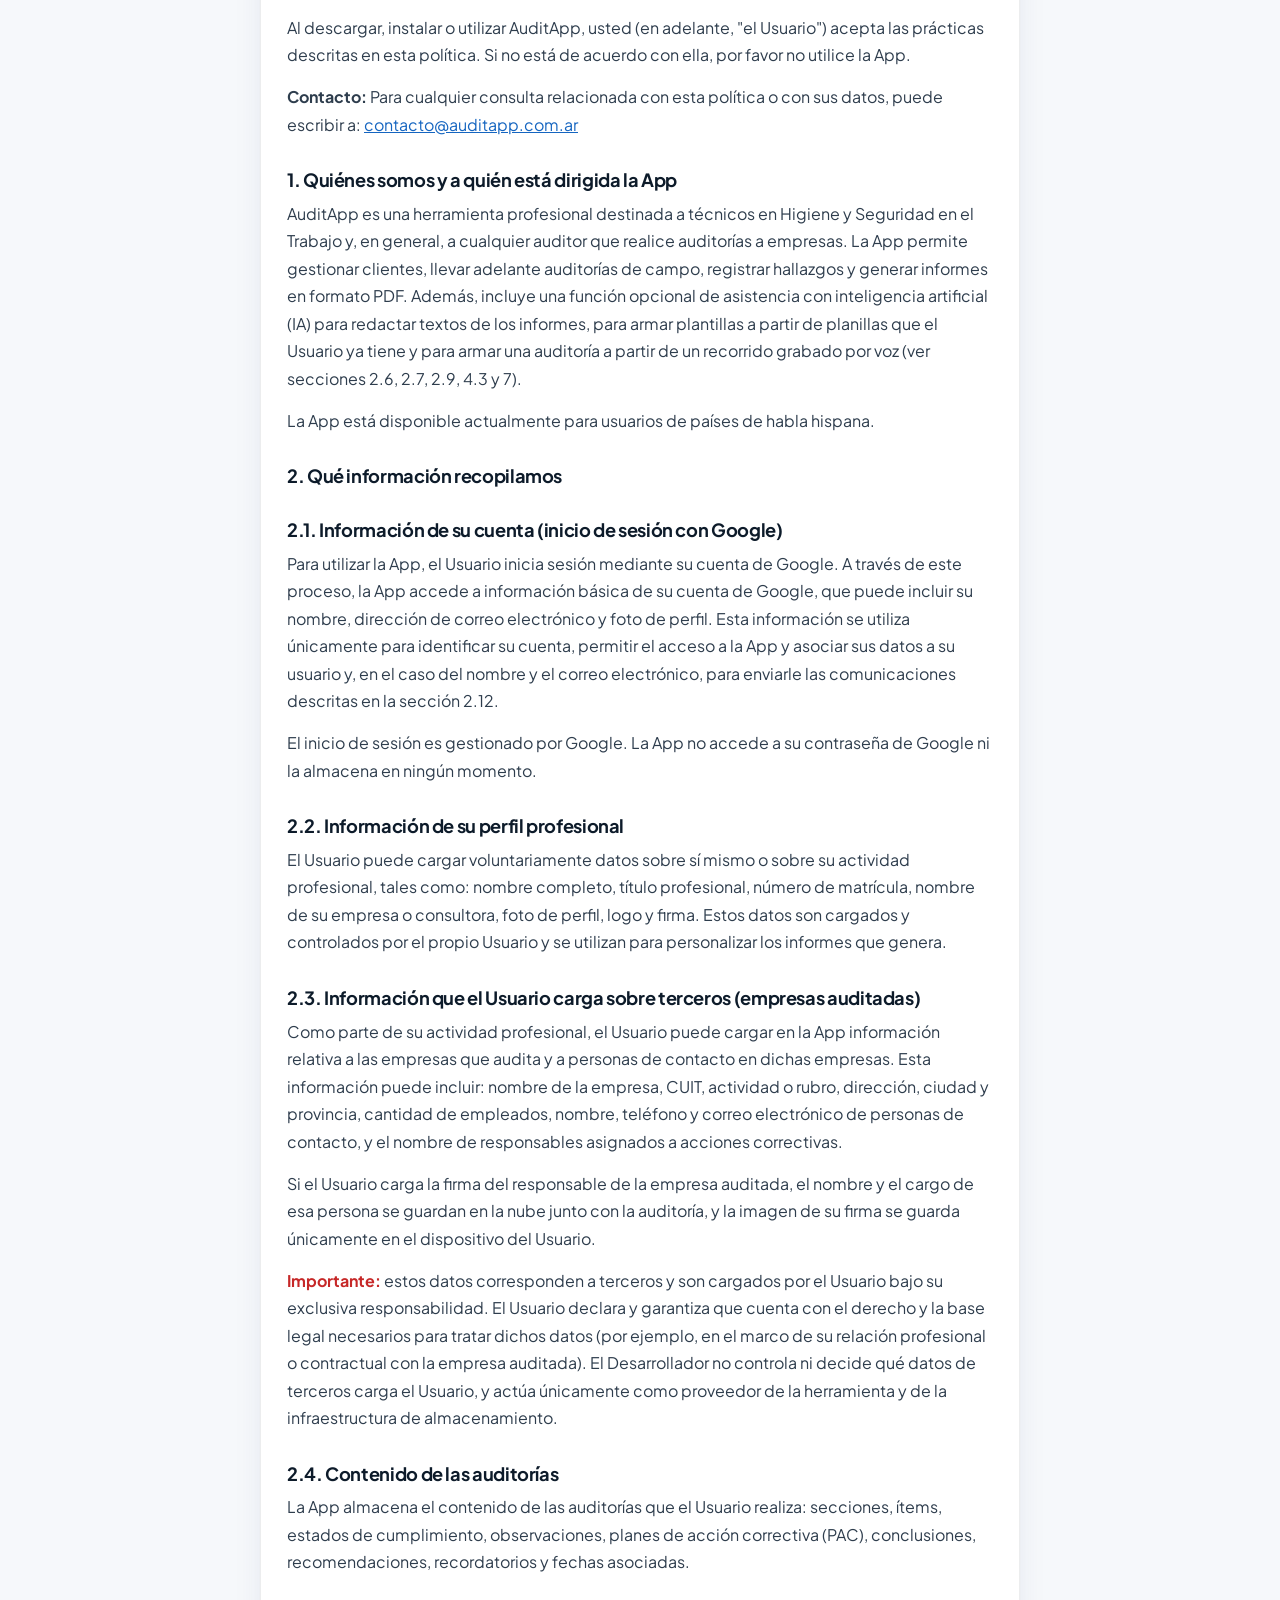
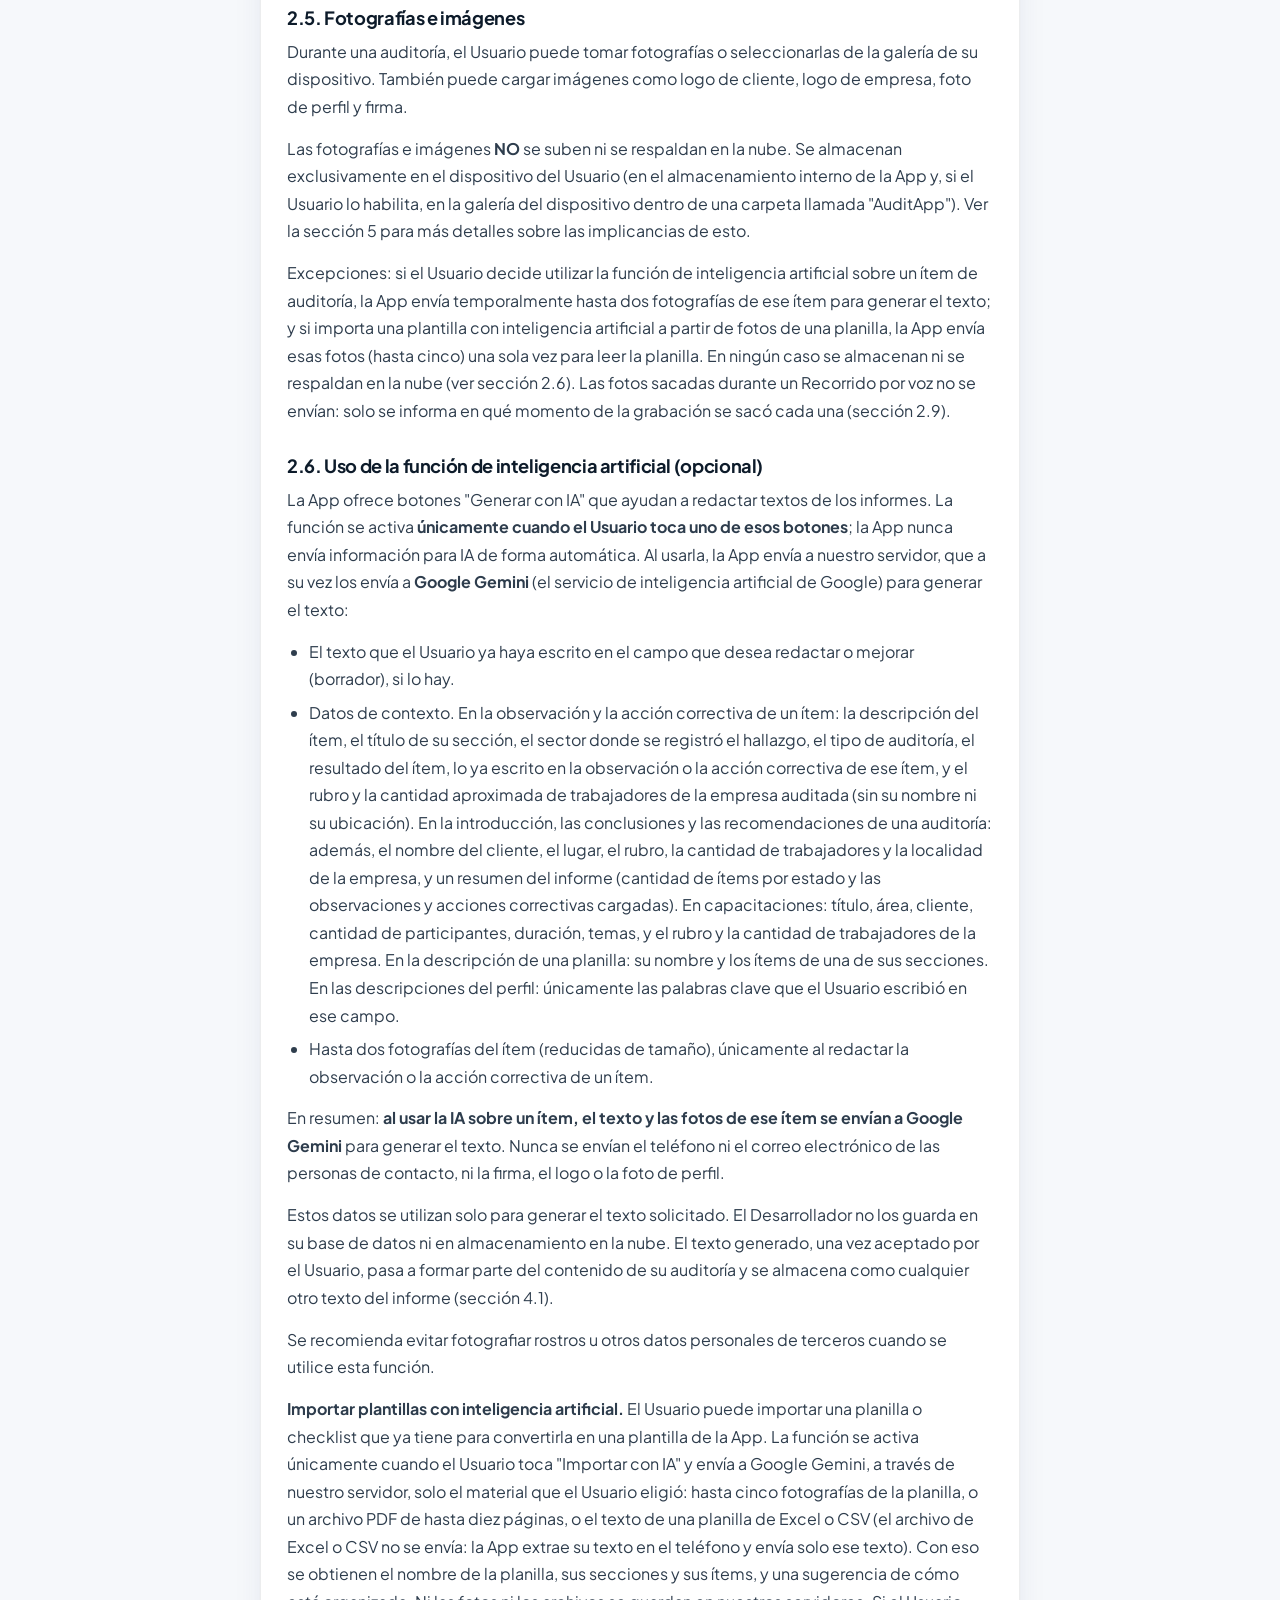
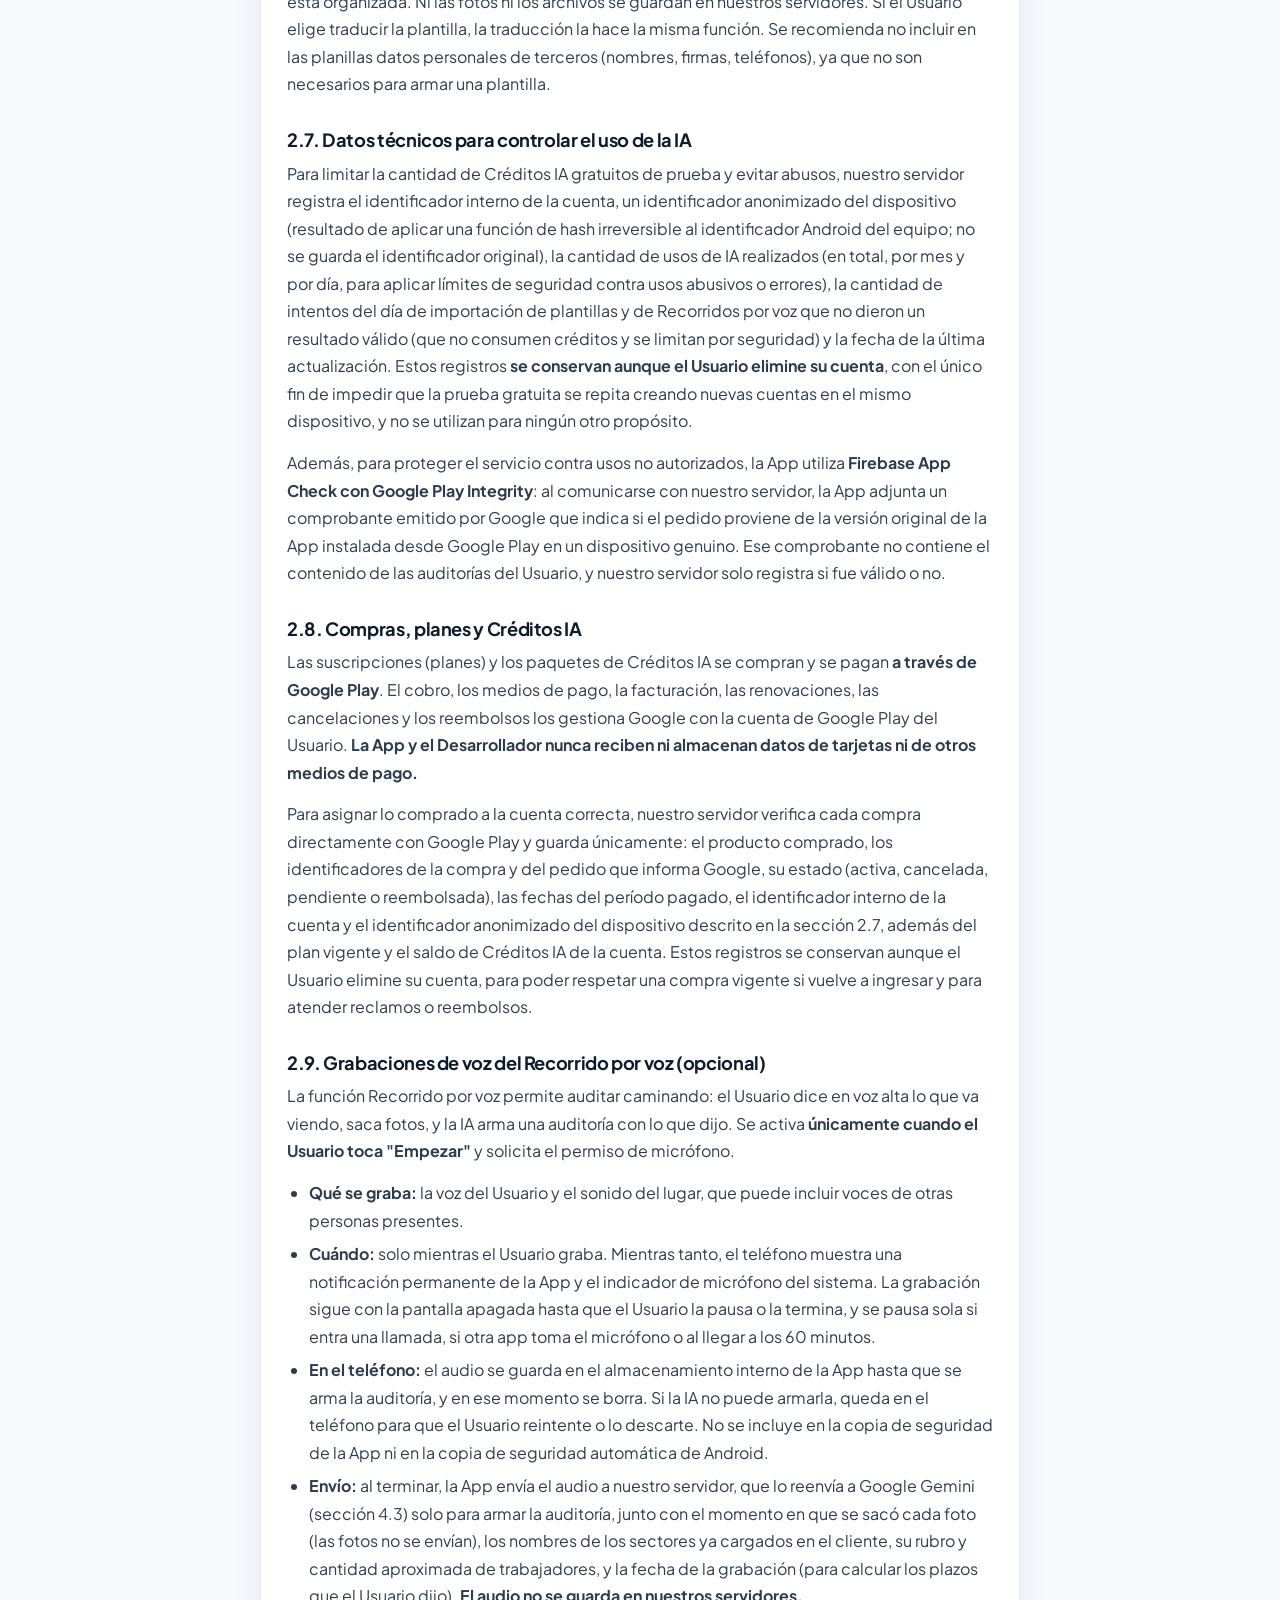
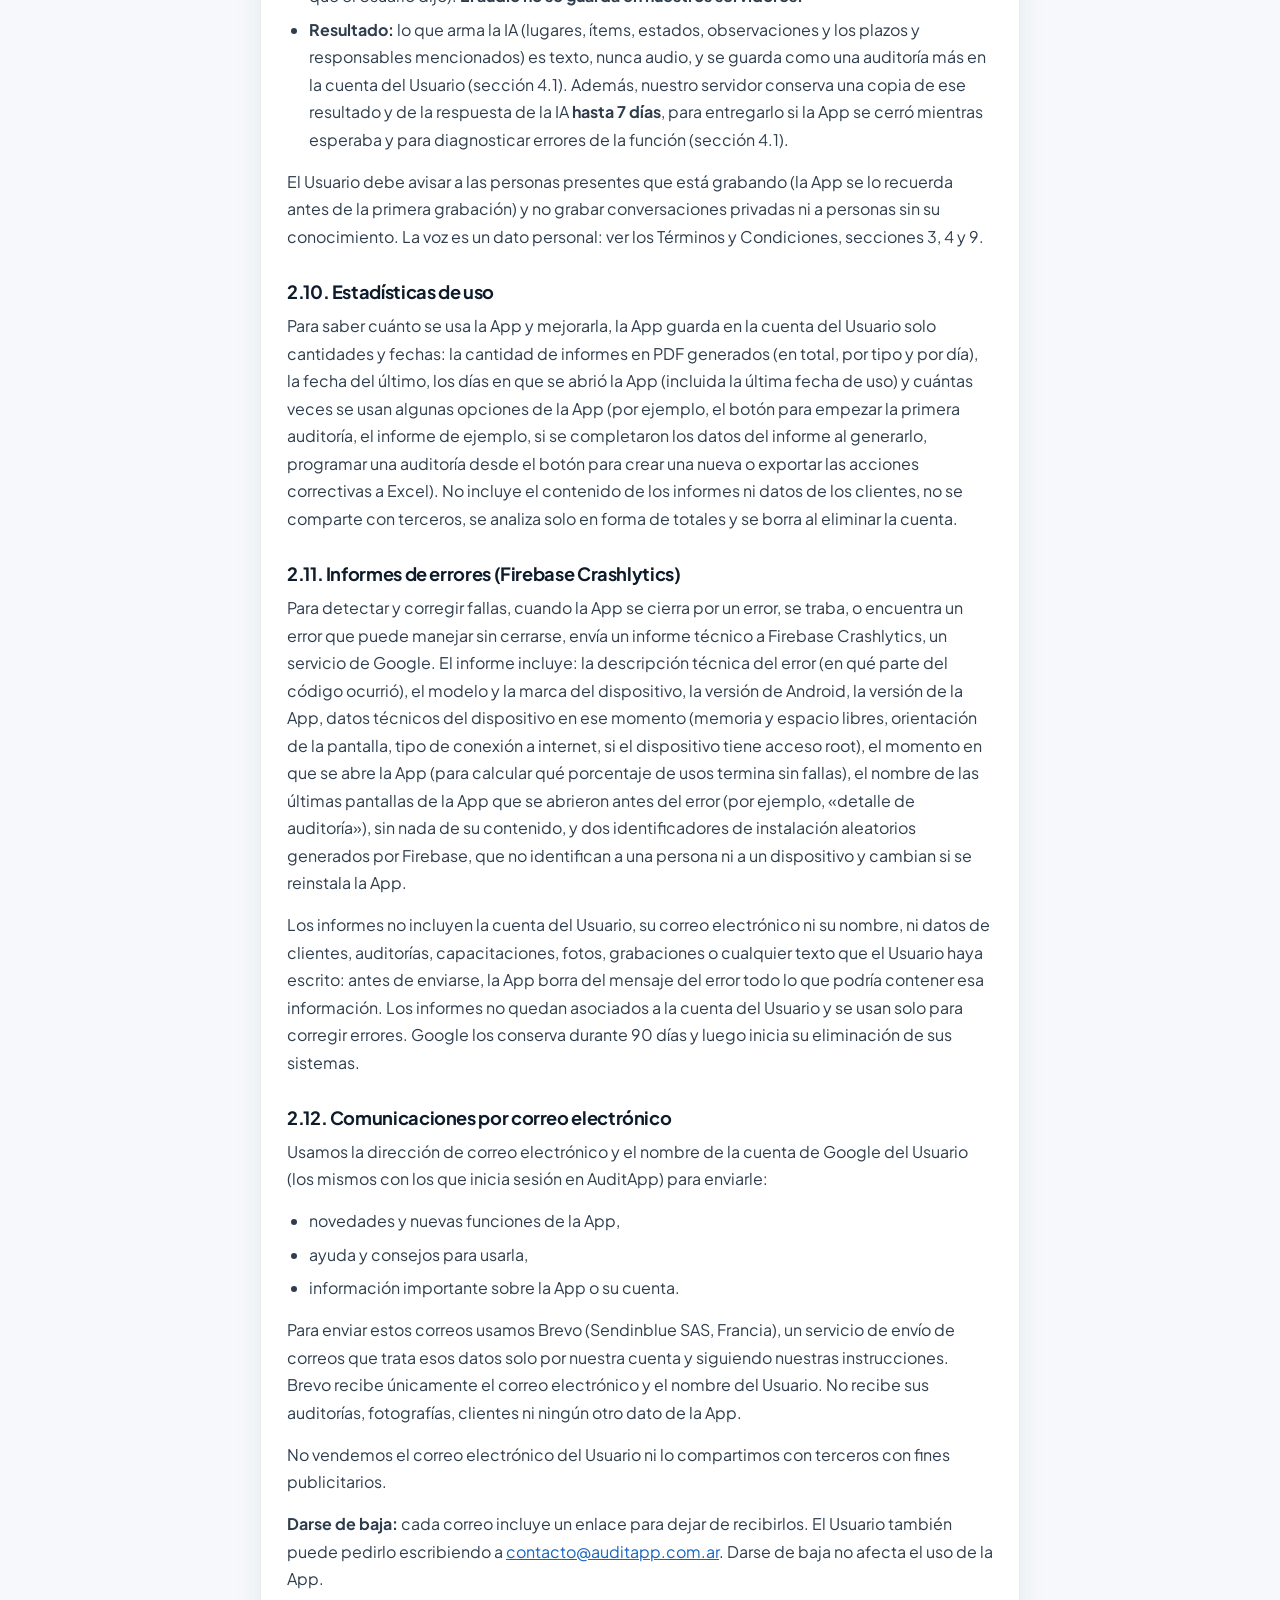
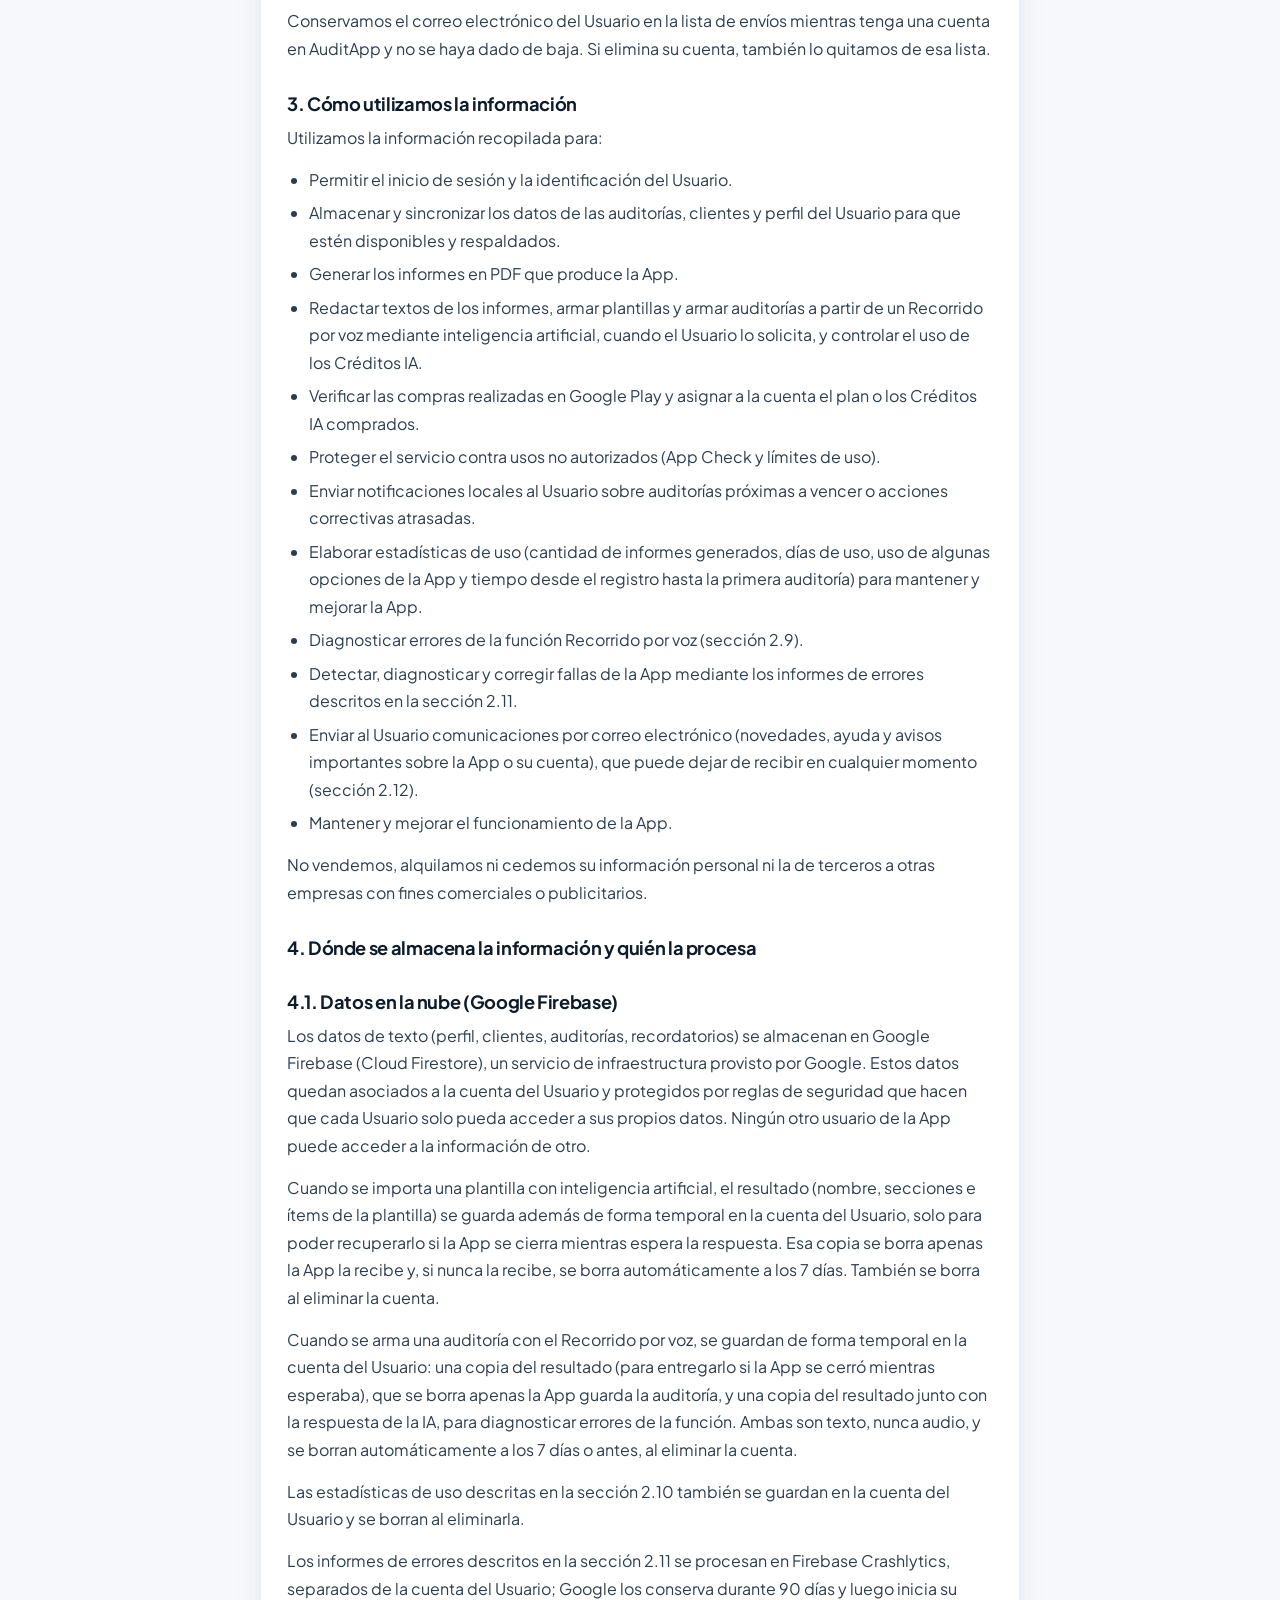
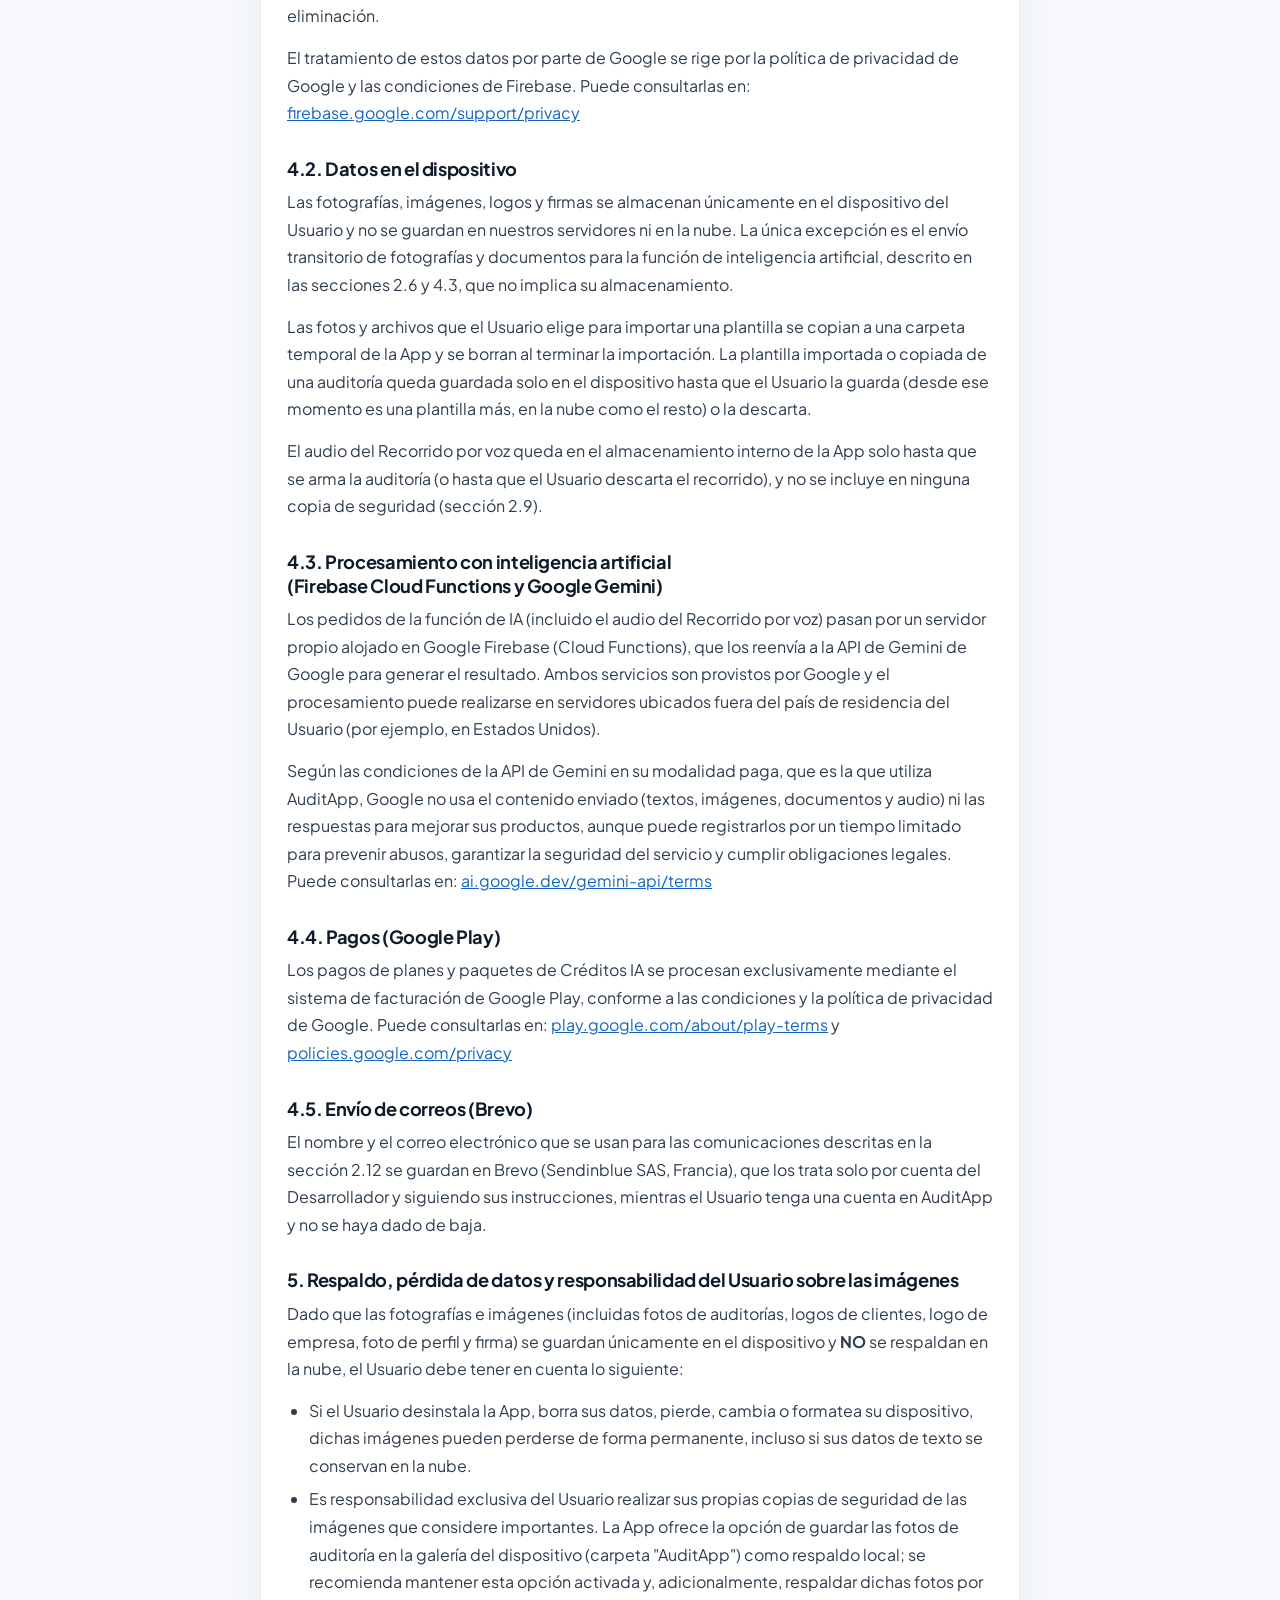
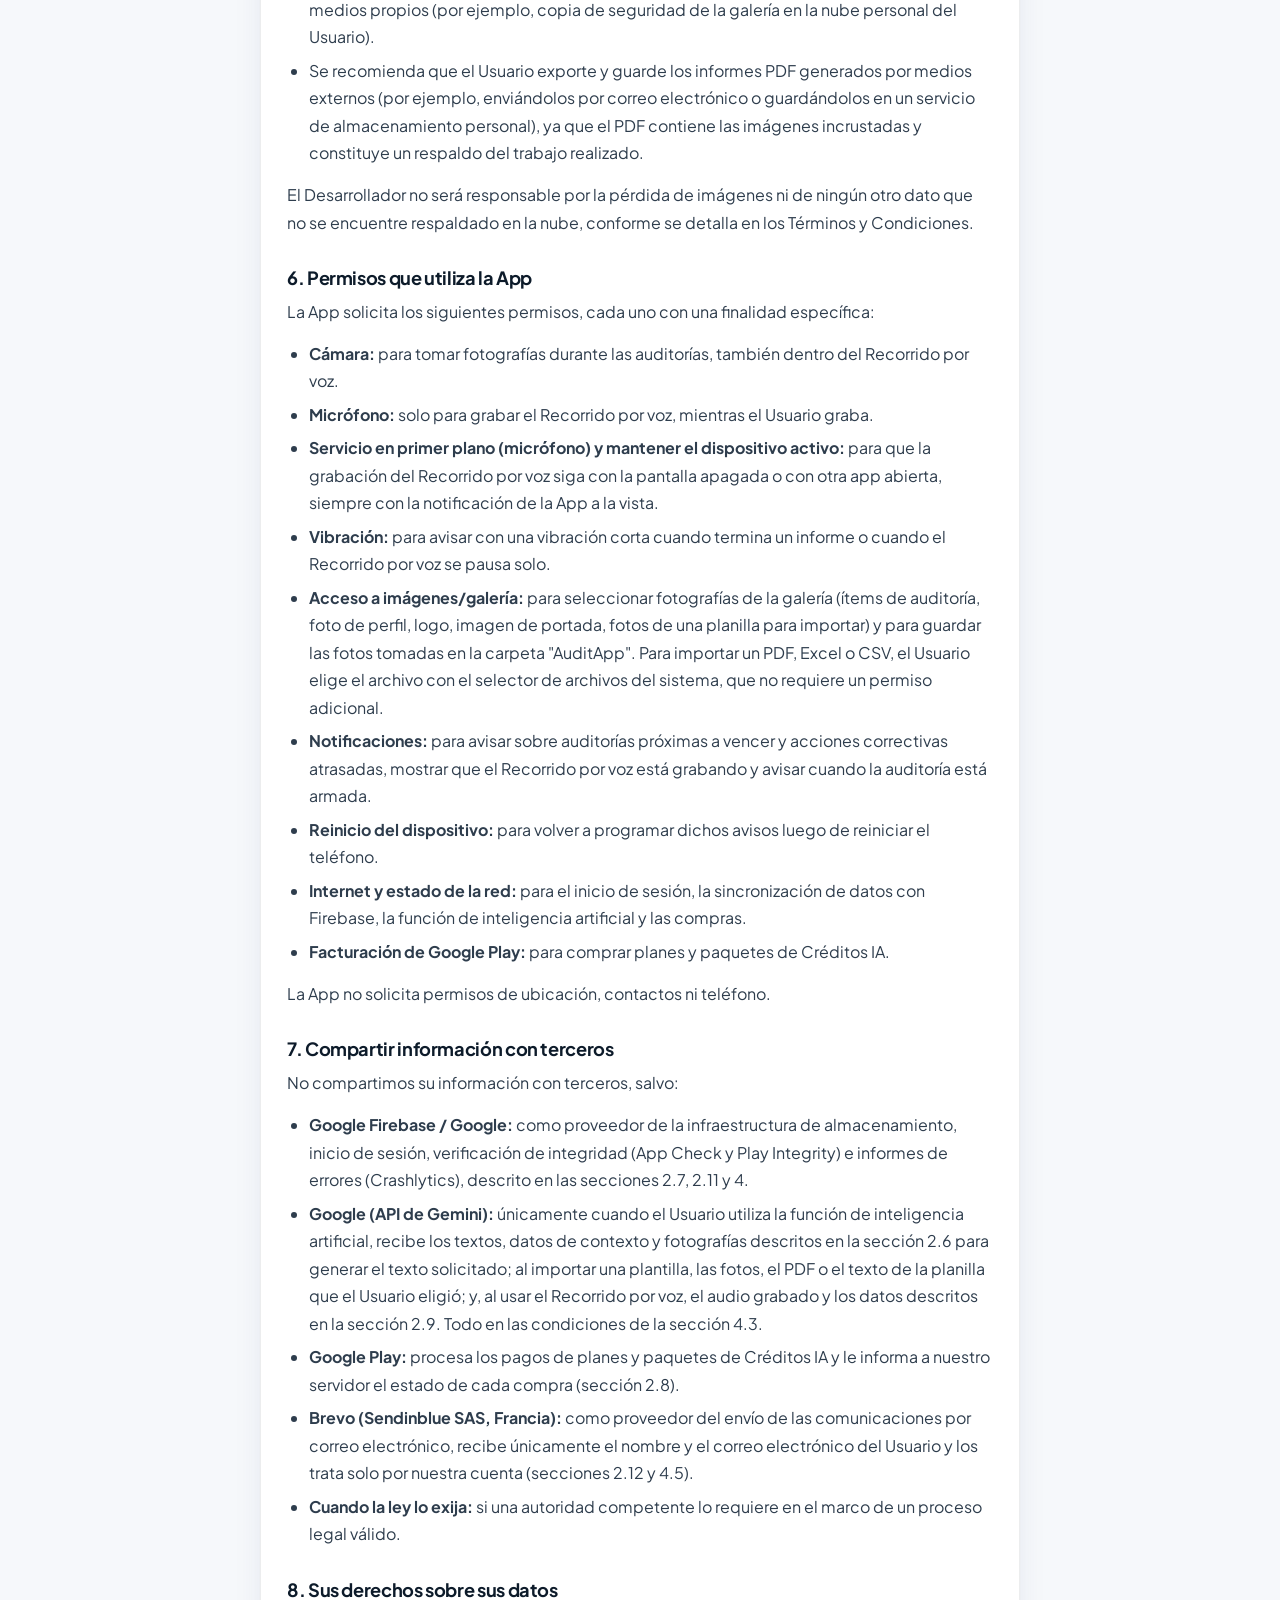
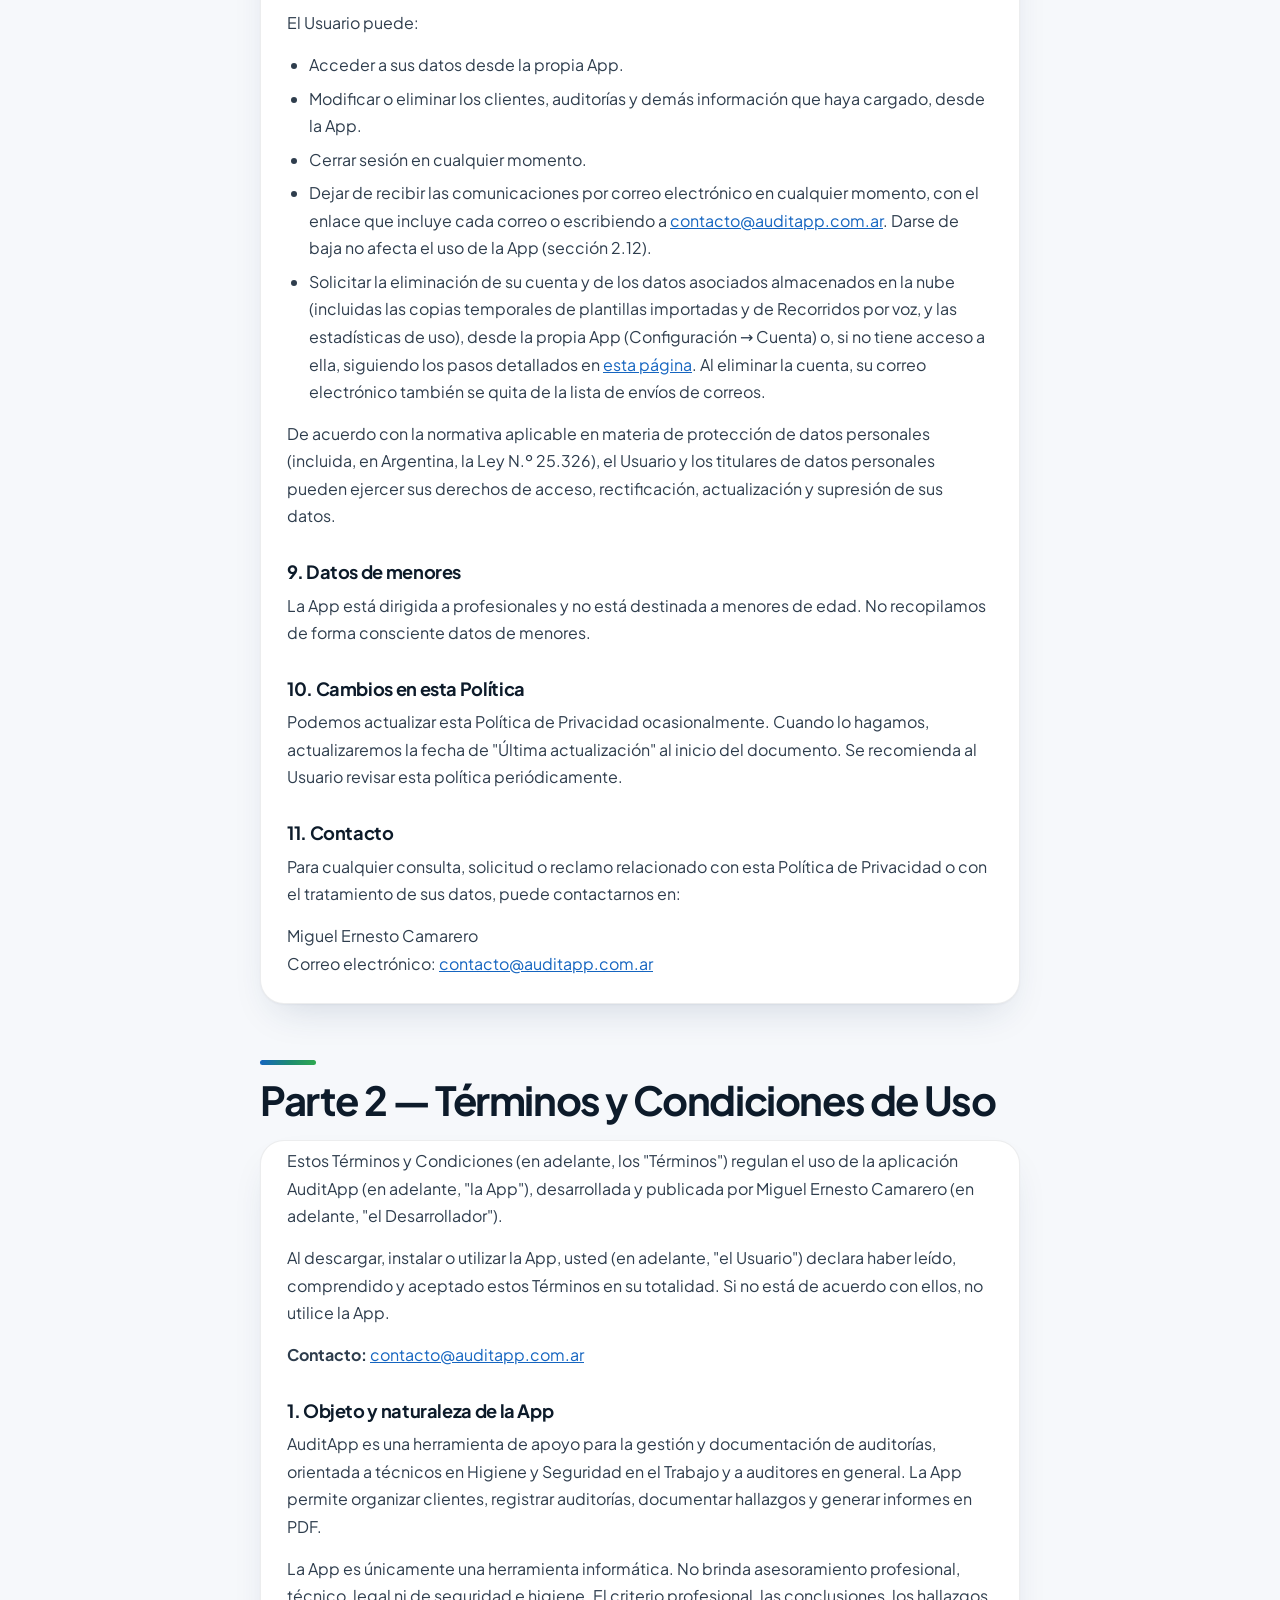
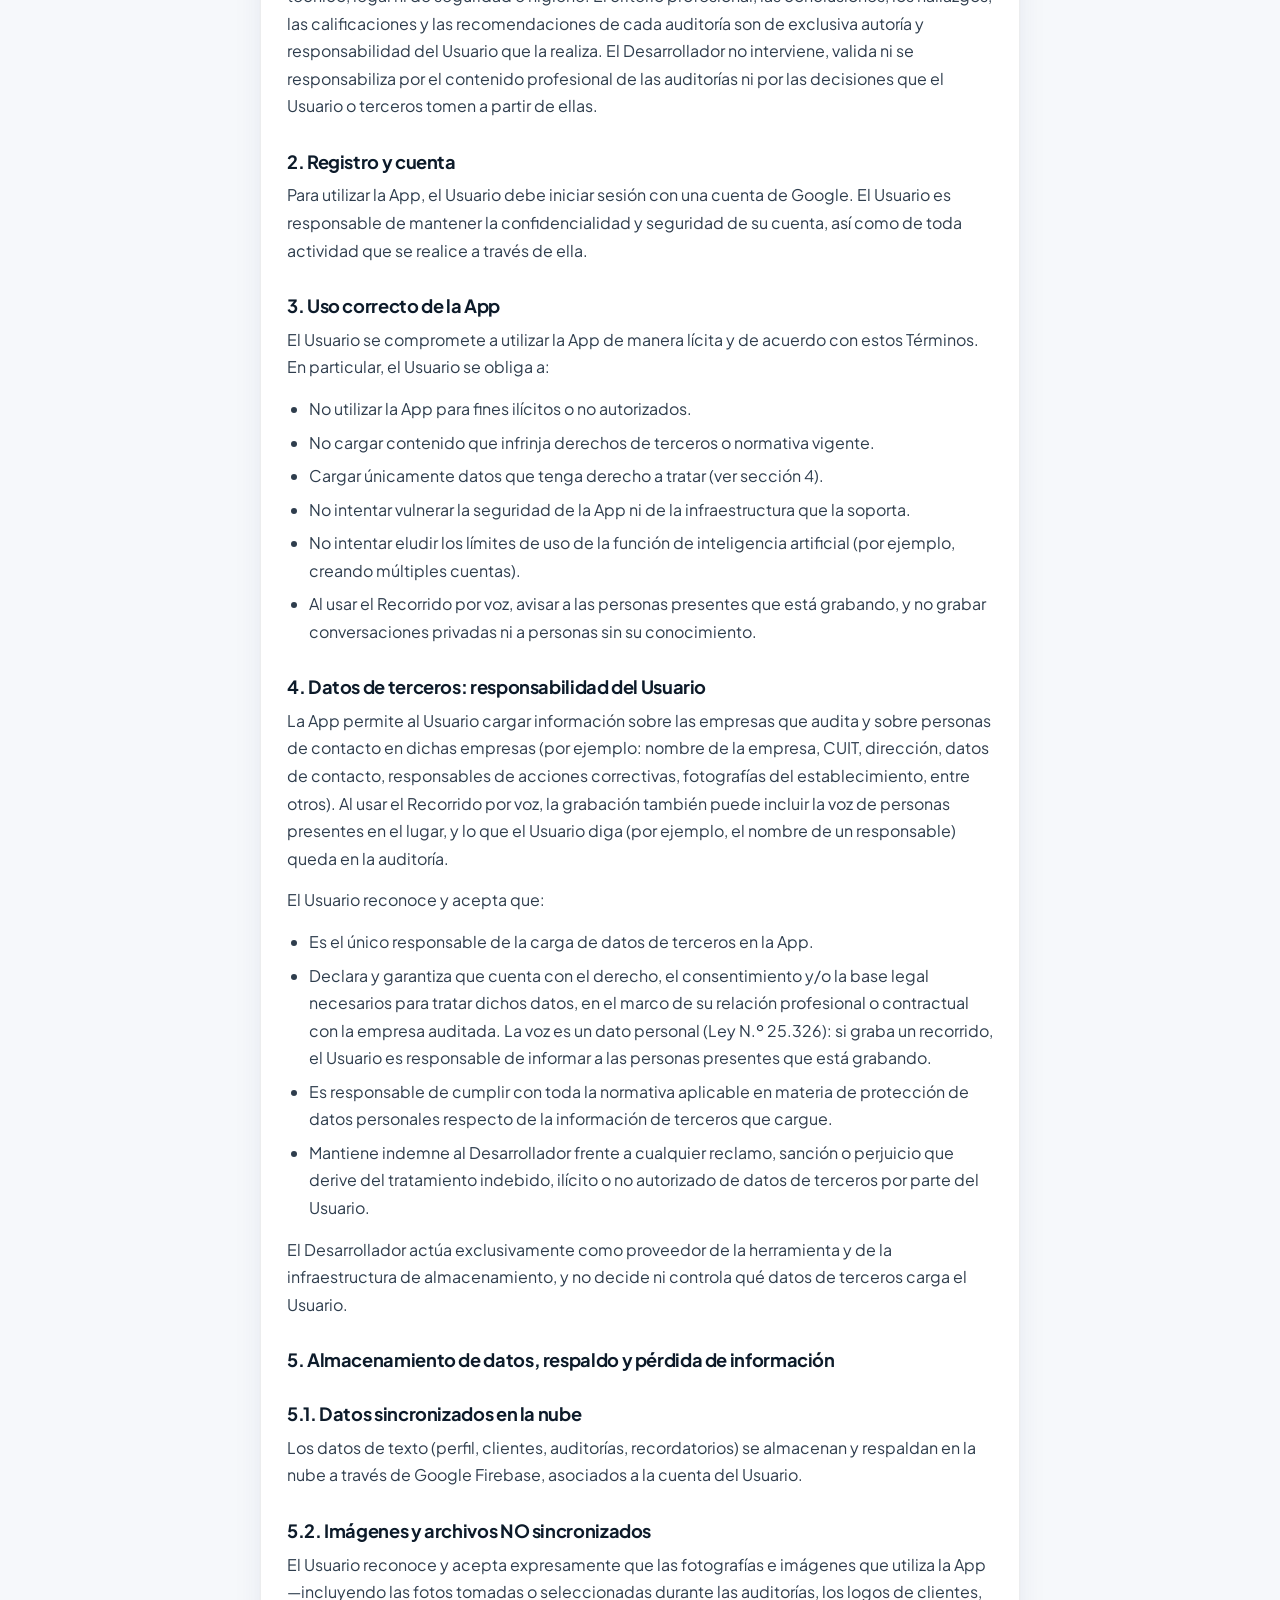
==== commit 3fc1c83b: "Fecha de la Política y los Términos: 18 de noviembre de 2026 (1.4.8 enviada a producción) Co-Authore" ====
--- a/index.html
+++ b/index.html
@@ -40,7 +40,7 @@
 <div class="pagina pagina-legal">
 <header>
   <h1>AuditApp — Política de Privacidad y Términos y Condiciones</h1>
-  <p>Última actualización: 14 de noviembre de 2026</p>
+  <p>Última actualización: 18 de noviembre de 2026</p>
   <p>Responsable: Miguel Ernesto Camarero · Contacto: <a href="mailto:contacto@auditapp.com.ar" style="color:#fff;">contacto@auditapp.com.ar</a></p>
 </header>
 
